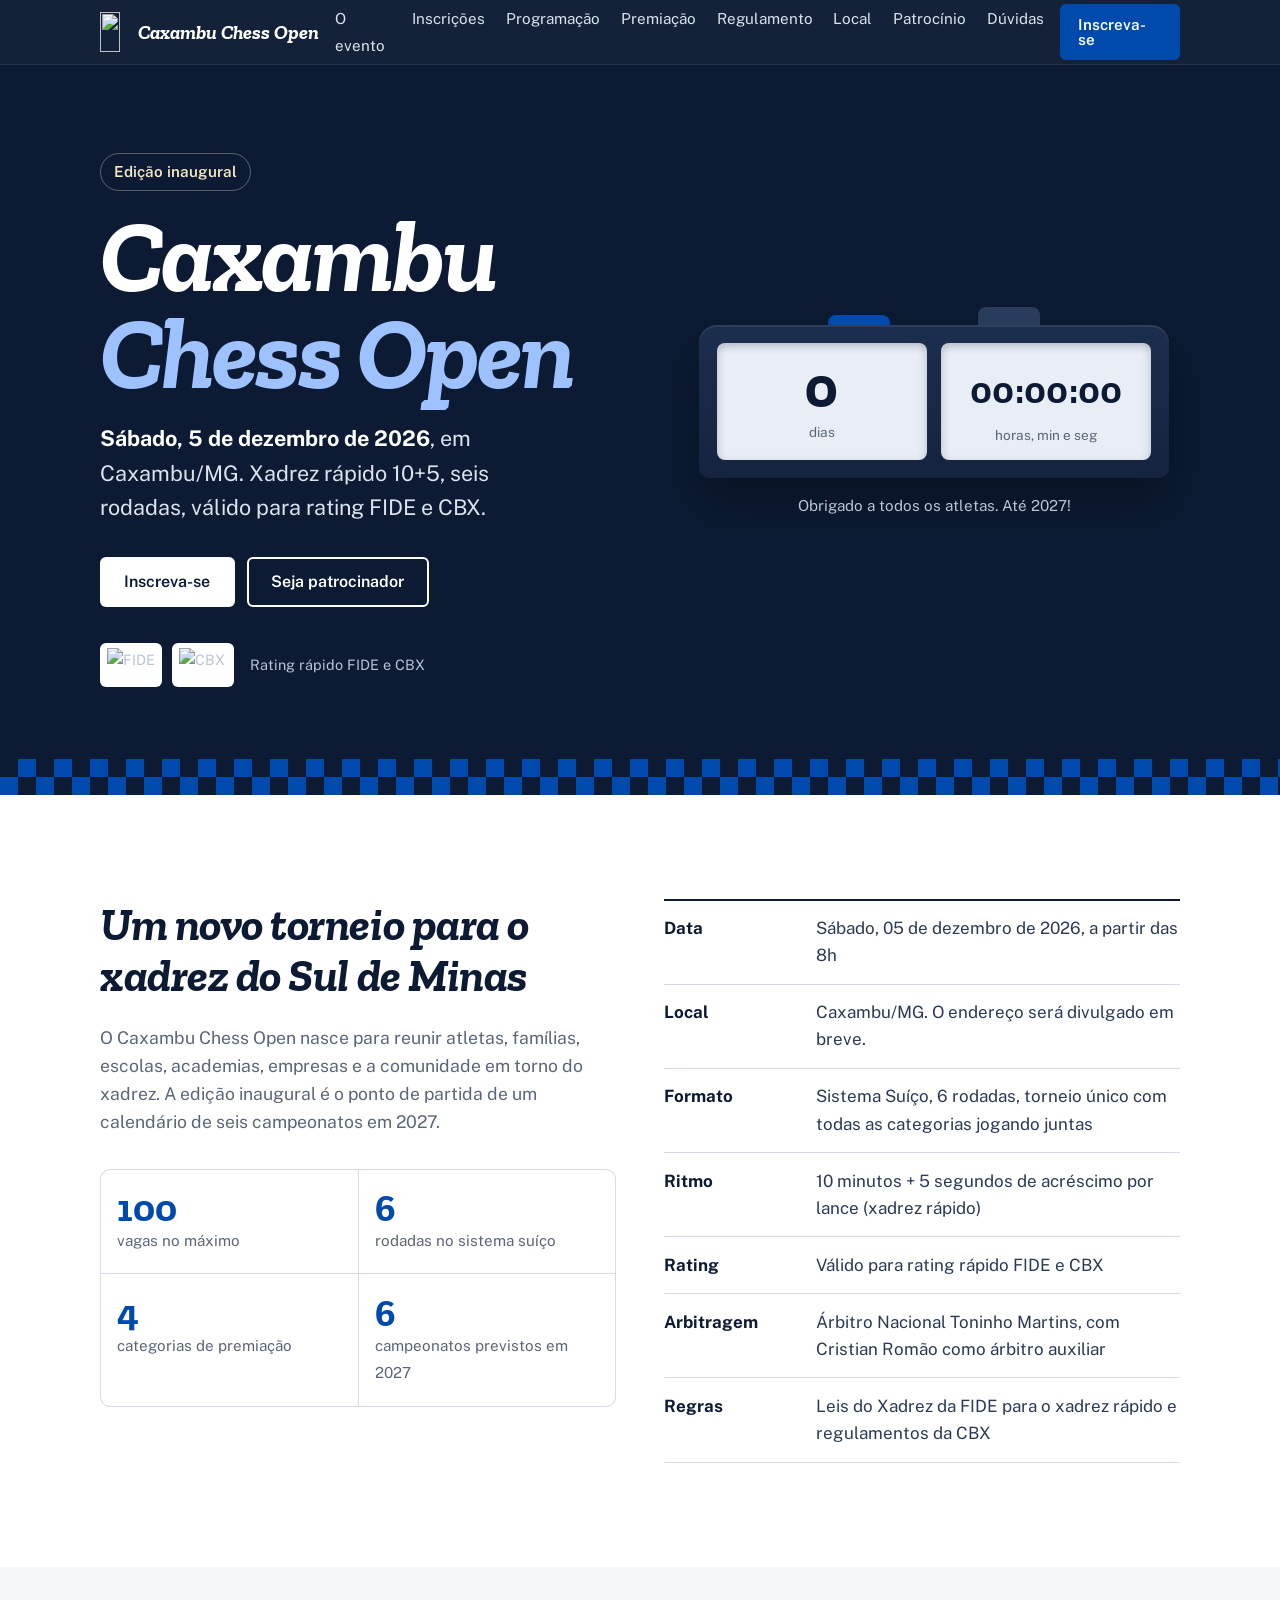
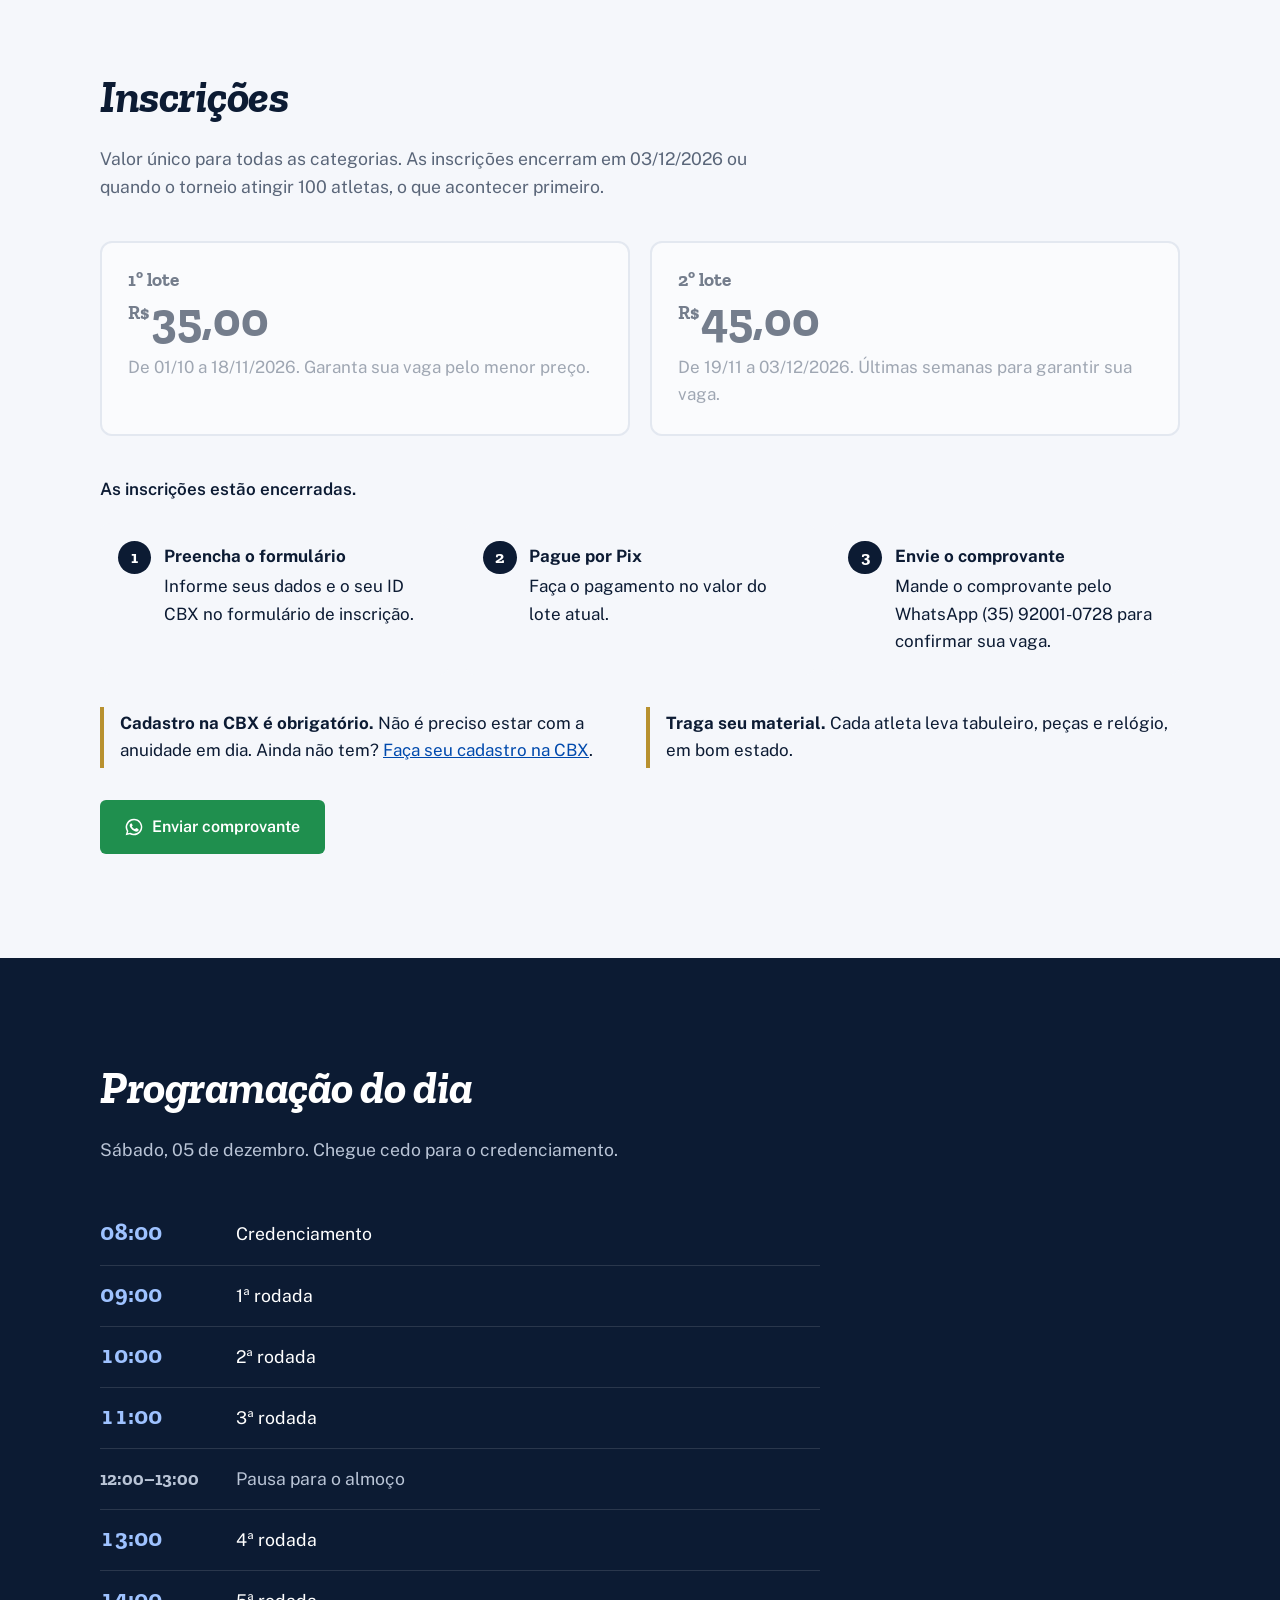
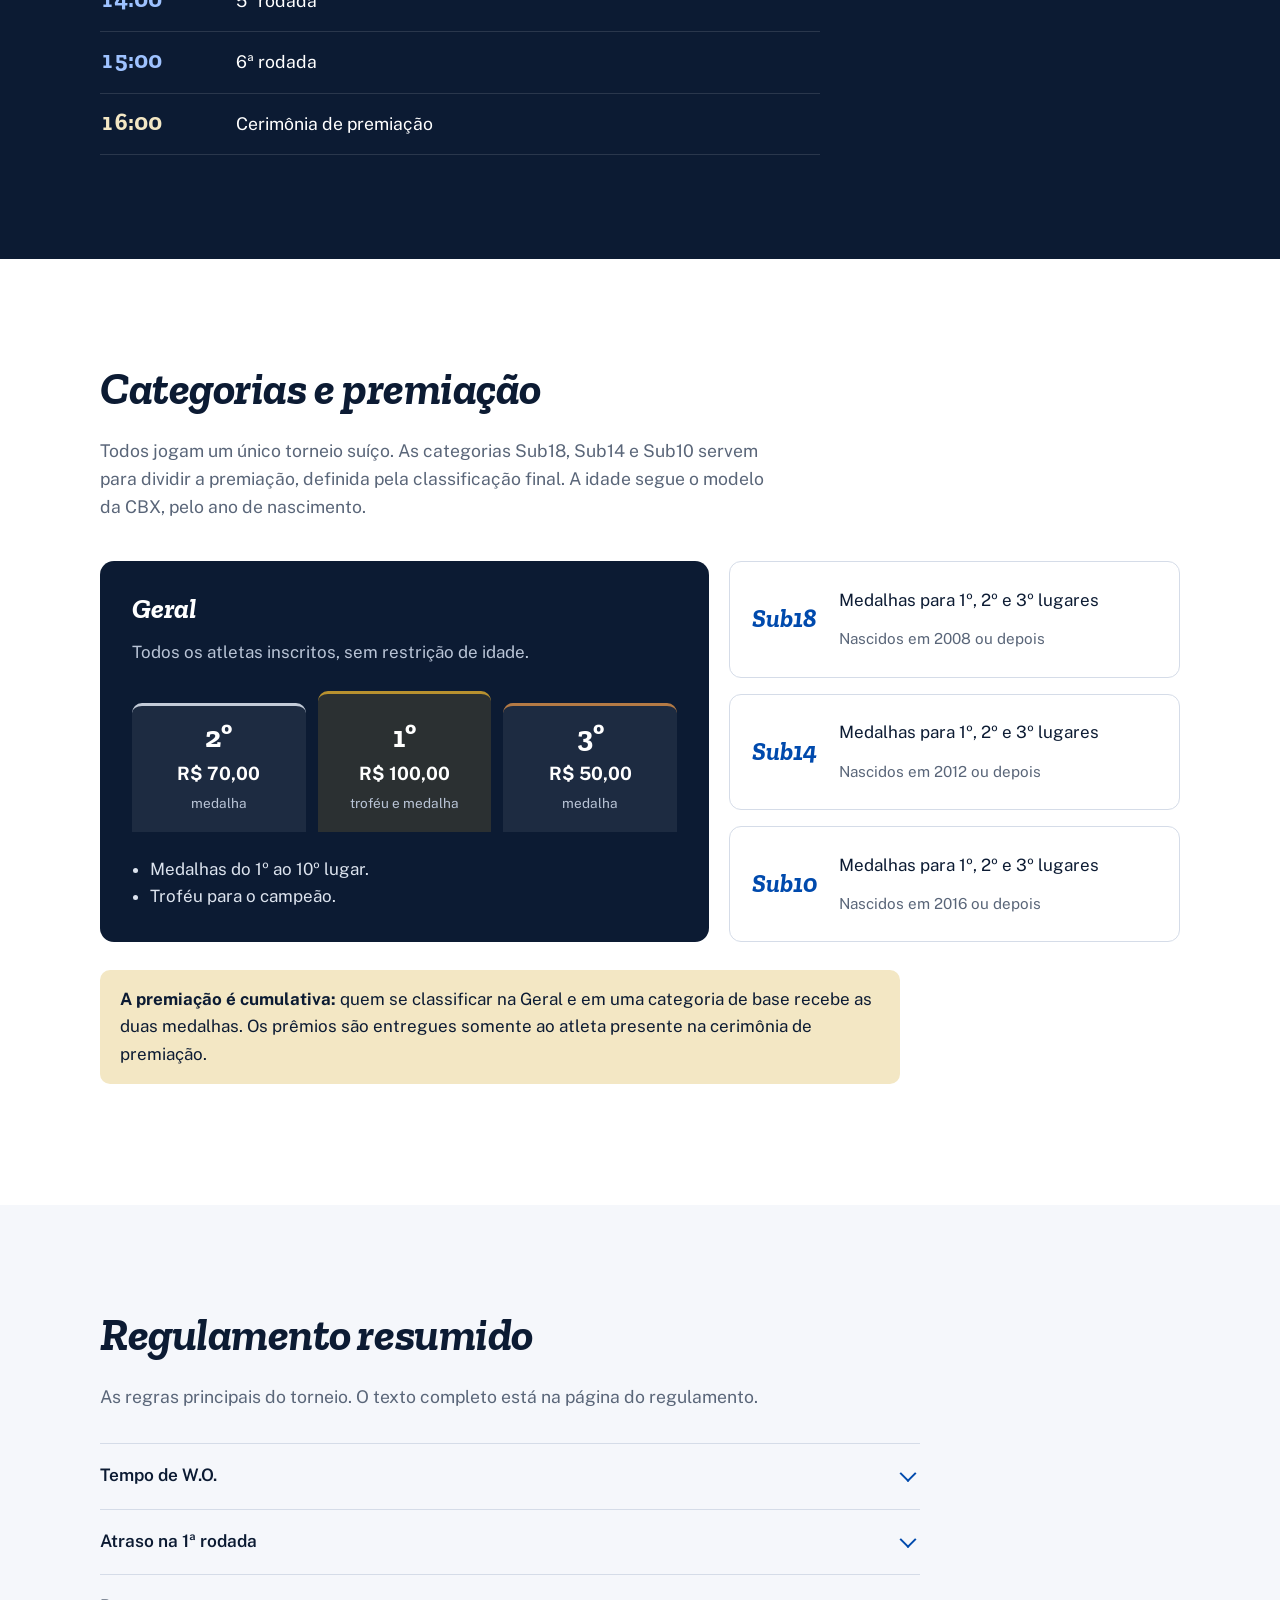
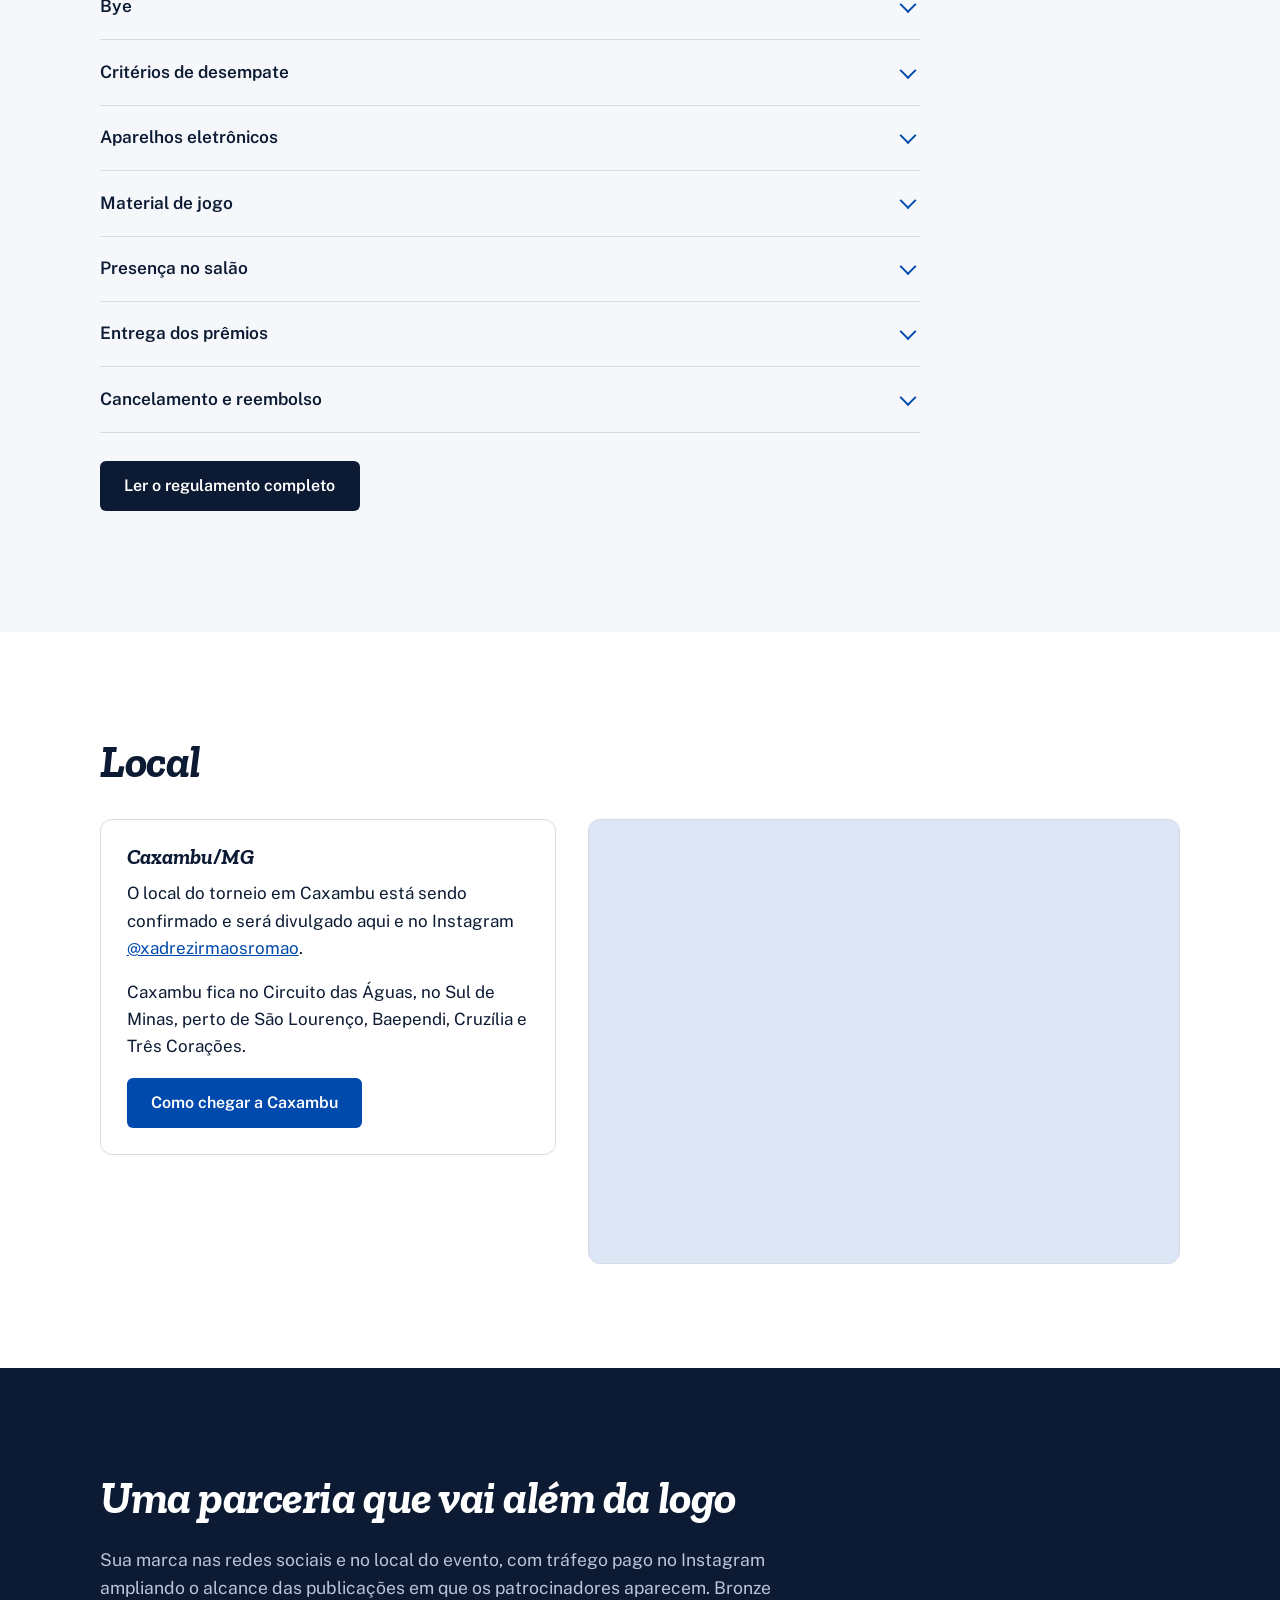
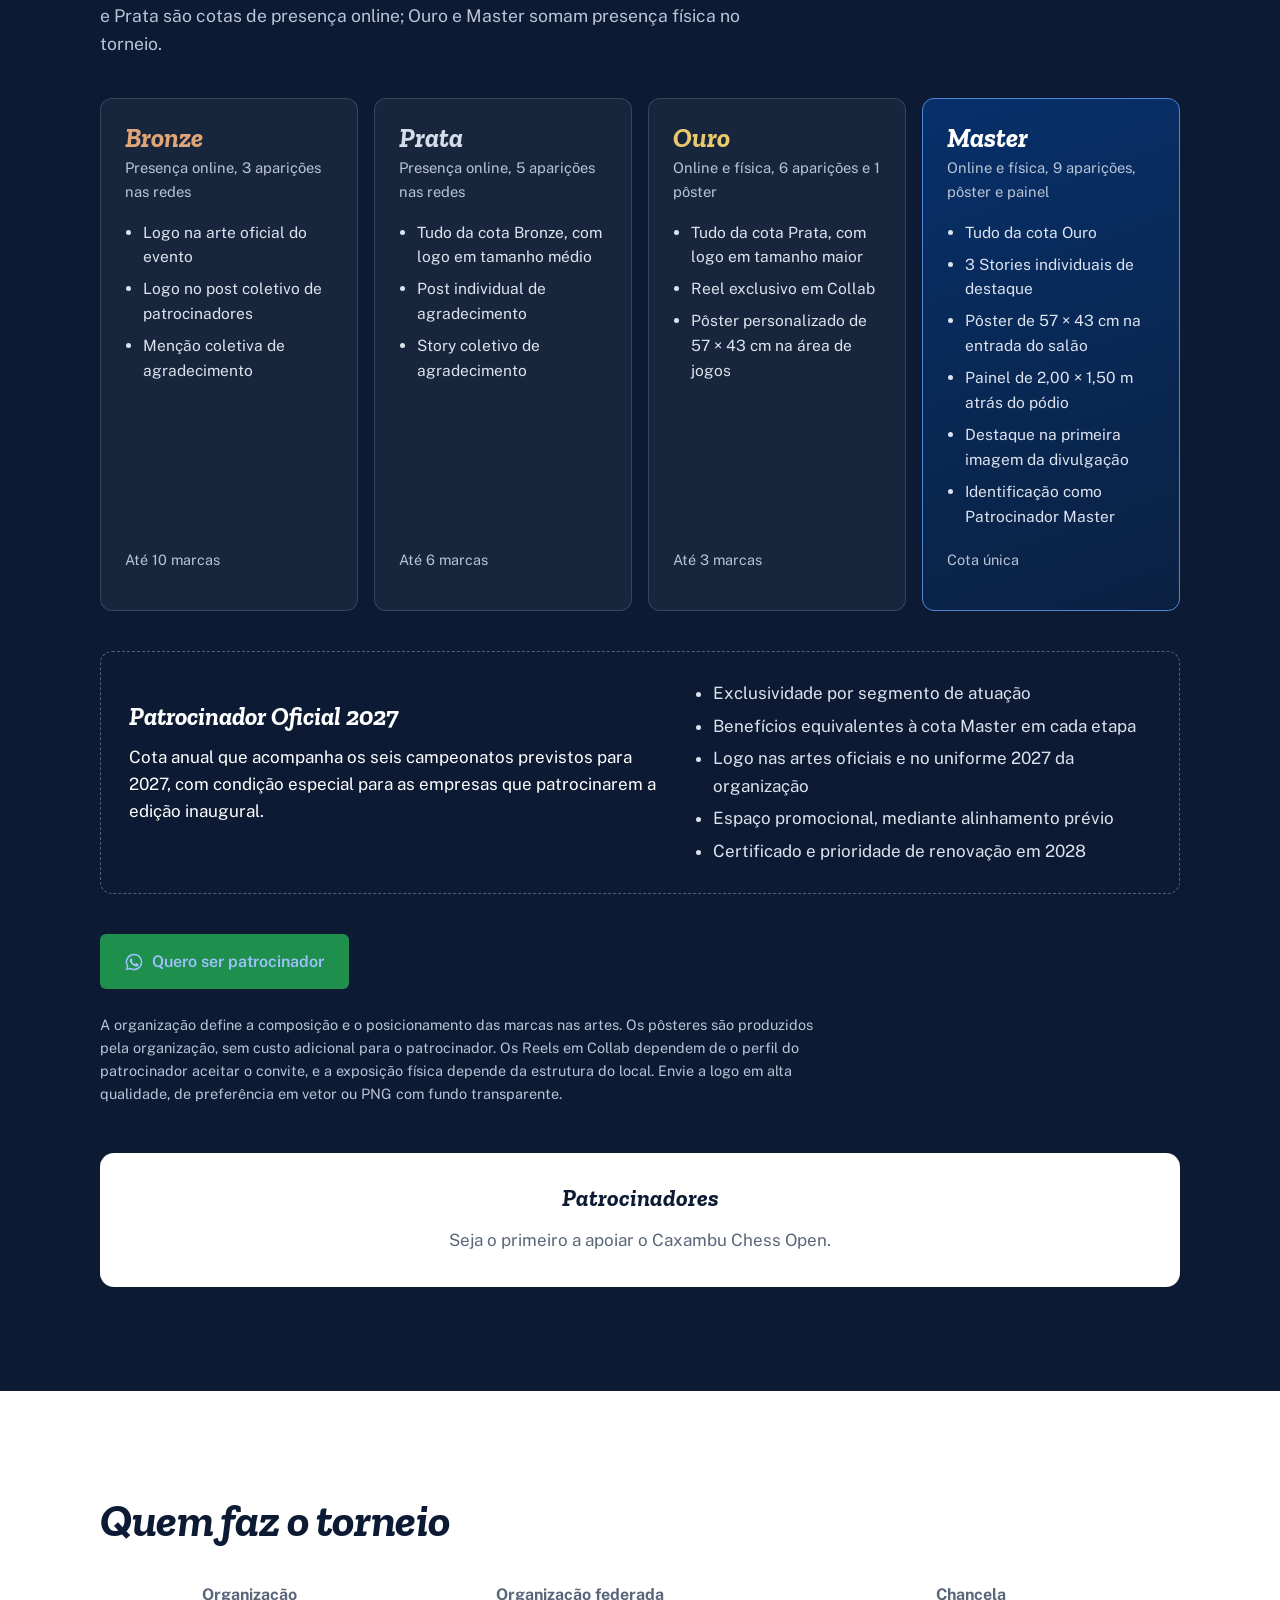
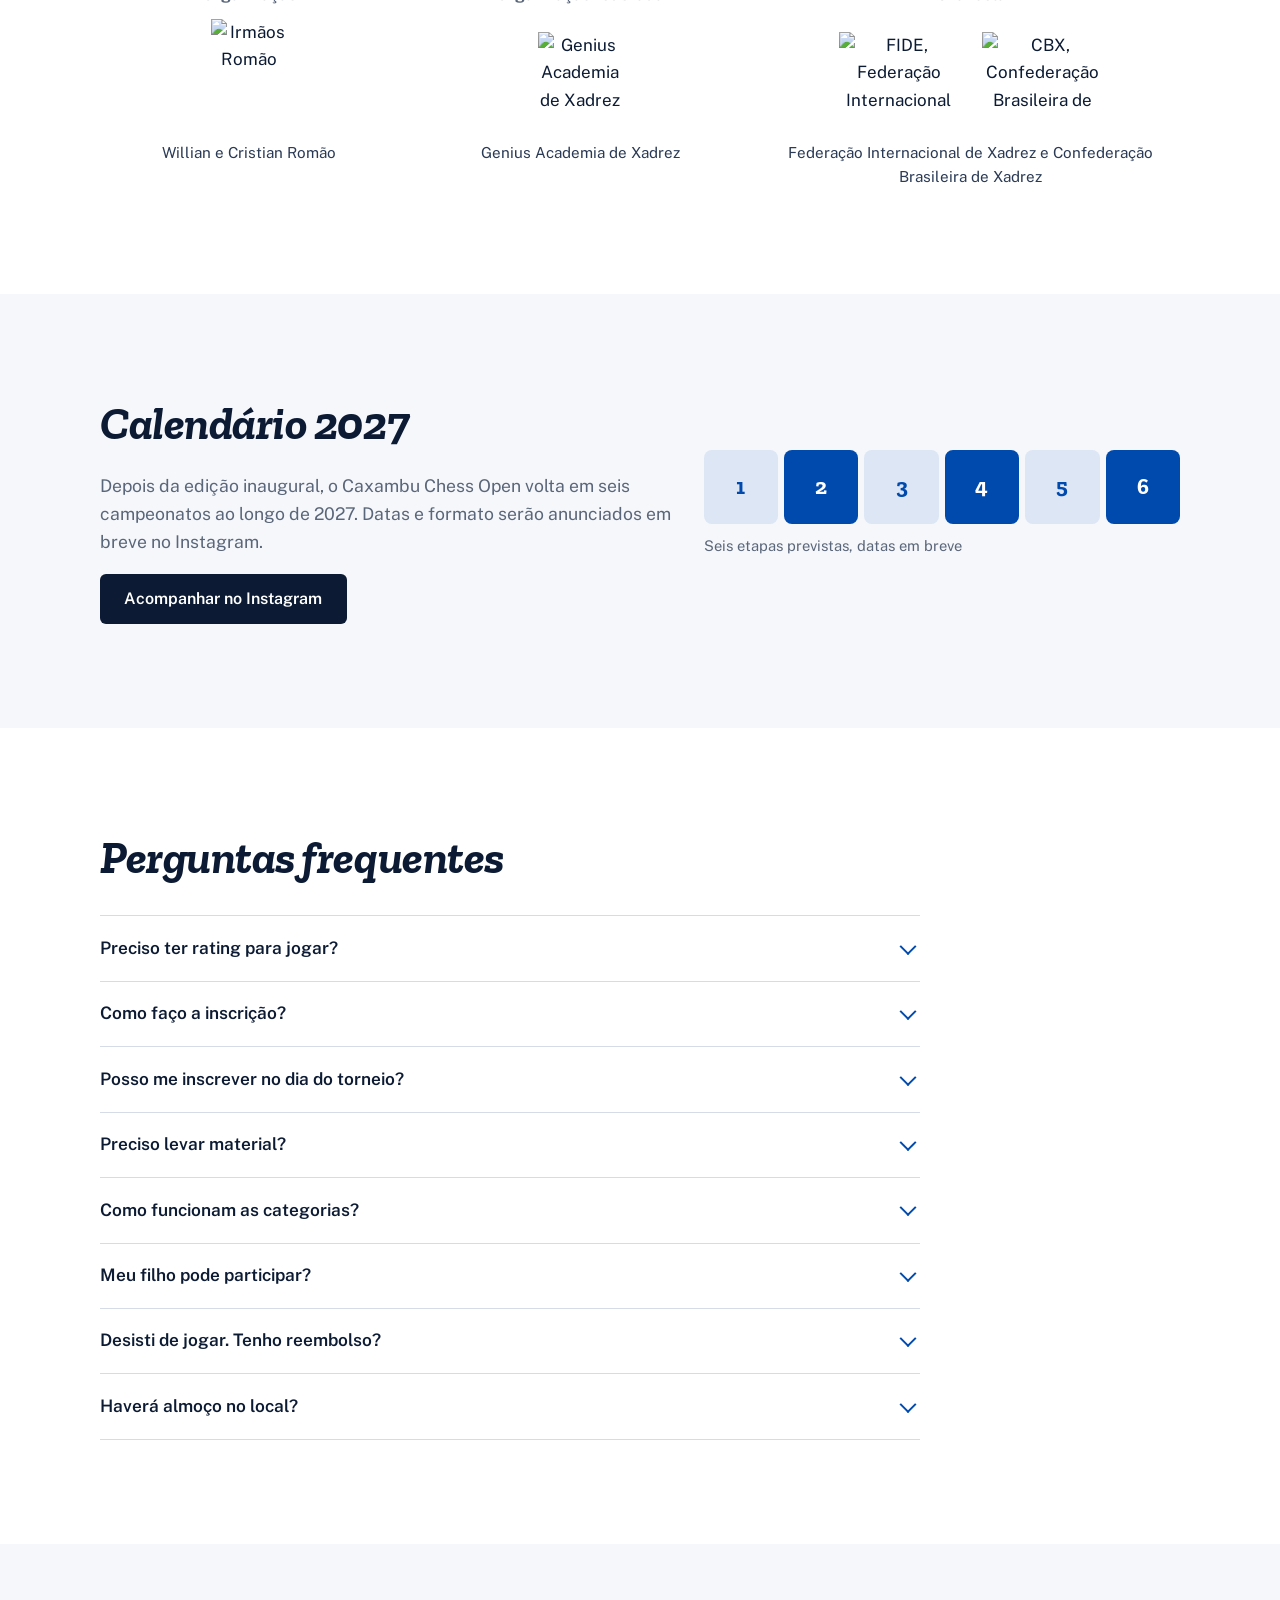
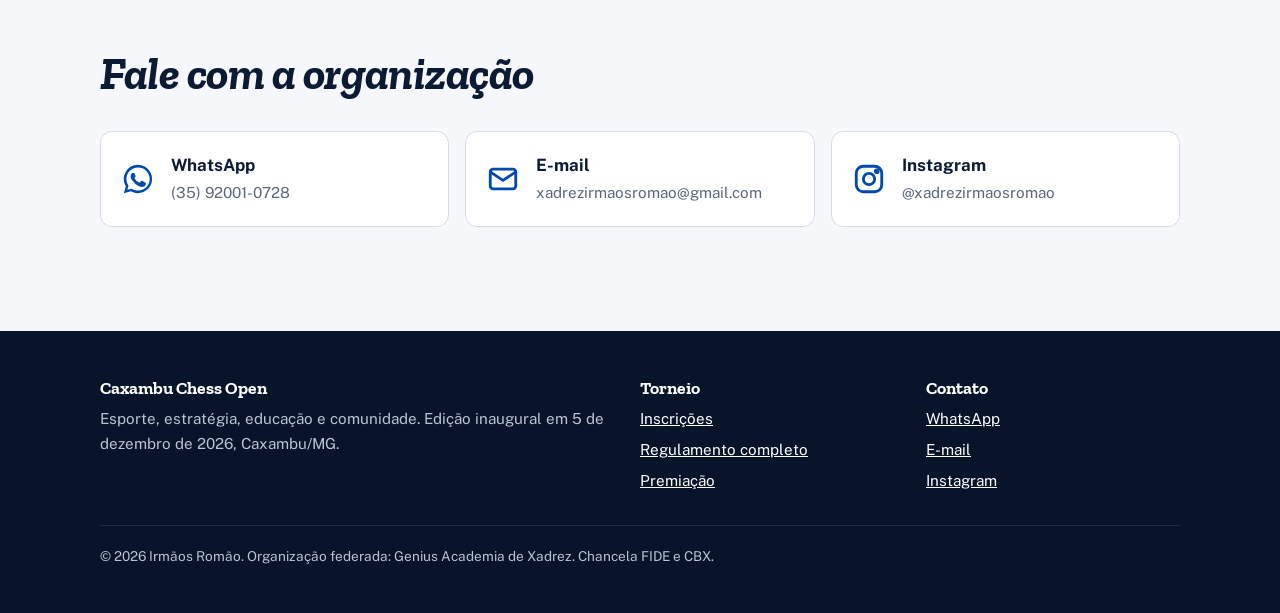
==== index.html @ ab0b58df "Add files via upload" ====
<!DOCTYPE html>
<html lang="pt-BR">
<head>
<meta charset="utf-8">
<meta name="viewport" content="width=device-width, initial-scale=1, viewport-fit=cover">
<title>Caxambu Chess Open 2026 | Torneio de xadrez rápido FIDE e CBX em Caxambu/MG</title>
<meta name="description" content="Edição inaugural do Caxambu Chess Open: sábado, 5 de dezembro de 2026, em Caxambu/MG. Torneio de xadrez rápido 10+5 válido para rating FIDE e CBX, com premiação Geral, Sub18, Sub14 e Sub10. Até 100 vagas.">
<meta name="keywords" content="xadrez, torneio de xadrez, Caxambu, Sul de Minas, rating FIDE, CBX, xadrez rápido, Caxambu Chess Open">
<meta name="theme-color" content="#0C1B33">
<!-- Depois de publicar, troque SEU-DOMINIO pelo endereço real do site (ex.: caxambuchessopen.vercel.app) -->
<link rel="canonical" href="https://SEU-DOMINIO/">
<meta property="og:type" content="website">
<meta property="og:locale" content="pt_BR">
<meta property="og:title" content="Caxambu Chess Open: edição inaugural, 5/12/2026">
<meta property="og:description" content="Torneio de xadrez rápido válido para rating FIDE e CBX em Caxambu/MG. Inscrições a partir de R$ 35,00.">
<meta property="og:image" content="https://SEU-DOMINIO/assets/og.png">
<meta property="og:image:width" content="1200">
<meta property="og:image:height" content="630">
<meta name="twitter:card" content="summary_large_image">
<link rel="icon" type="image/png" href="/assets/favicon.png">
<link rel="apple-touch-icon" href="/assets/apple-touch-icon.png">
<link rel="preconnect" href="https://fonts.googleapis.com">
<link rel="preconnect" href="https://fonts.gstatic.com" crossorigin>
<link href="https://fonts.googleapis.com/css2?family=Public+Sans:wght@400;600;700&family=Zilla+Slab:ital,wght@0,700;1,700&display=swap" rel="stylesheet">
<link rel="stylesheet" href="/styles.css">
<script type="application/ld+json">
{
  "@context":"https://schema.org",
  "@type":"SportsEvent",
  "name":"Caxambu Chess Open — Edição Inaugural",
  "startDate":"2026-12-05T08:00:00-03:00",
  "endDate":"2026-12-05T17:00:00-03:00",
  "eventStatus":"https://schema.org/EventScheduled",
  "eventAttendanceMode":"https://schema.org/OfflineEventAttendanceMode",
  "sport":"Xadrez",
  "location":{"@type":"Place","name":"Caxambu/MG","address":{"@type":"PostalAddress","addressLocality":"Caxambu","addressRegion":"MG","addressCountry":"BR"}},
  "organizer":{"@type":"Organization","name":"Irmãos Romão","url":"https://www.instagram.com/xadrezirmaosromao/"},
  "offers":{"@type":"Offer","price":"35.00","priceCurrency":"BRL","url":"https://forms.gle/YtEv5EiKAwKmfXi1A","validFrom":"2026-10-01"}
}
</script>
<style>
/* ---------- Hero ---------- */
.hero{position:relative;background:var(--tinta);color:#fff;overflow:hidden;padding:clamp(3rem,8vw,5.5rem) 0 0}
.hero .wrap{display:grid;gap:3rem;align-items:center}
@media (min-width:900px){.hero .wrap{grid-template-columns:1.1fr 1fr}}
.hero-edicao{display:inline-block;color:var(--ouro-claro);font-weight:600;margin-bottom:1rem;border:1px solid rgba(243,231,196,.35);padding:.35rem .8rem;border-radius:999px;font-size:.95rem}
.hero h1{font-size:clamp(3.1rem,11vw,6.4rem);font-style:italic;letter-spacing:-.02em;line-height:.95;margin-bottom:1.25rem}
.hero h1 .l2{display:block;color:#9EC2FF}
.hero-data{font-size:clamp(1.1rem,2.6vw,1.35rem);color:#DCE3EE;margin-bottom:2rem;max-width:34ch}
.hero-data strong{color:#fff}
.hero-acoes{display:flex;flex-wrap:wrap;gap:.75rem}
.hero-selos{display:flex;align-items:center;gap:1rem;margin-top:2.25rem;color:#B9C4D6;font-size:.9rem}
.hero-selos .selos{display:flex;gap:.6rem}
.hero-selos .selos span{background:#fff;border-radius:6px;padding:.3rem .45rem;display:block}
.hero-selos img{height:34px;width:auto}

/* Relógio de xadrez (contagem regressiva) */
.relogio{max-width:470px;width:100%;justify-self:center}
.relogio-botoes{display:flex;justify-content:space-around;padding:0 18%}
.relogio-botoes i{display:block;width:62px;height:18px;border-radius:8px 8px 0 0;background:#2A3C5C}
.relogio-botoes i:first-child{height:10px;margin-top:8px;background:var(--azul)}
.relogio-caixa{background:linear-gradient(#1C2E4E,#14233F);border-radius:18px 18px 10px 10px;padding:18px;box-shadow:inset 0 2px 0 rgba(255,255,255,.08),0 24px 50px rgba(0,0,0,.35);display:grid;grid-template-columns:1fr 1fr;gap:14px}
.visor{background:#E9EEF6;color:var(--tinta);border-radius:8px;padding:1rem .6rem .8rem;text-align:center;box-shadow:inset 0 3px 8px rgba(12,27,51,.25)}
.visor-num{font:700 clamp(2.4rem,9vw,3.6rem)/1 var(--display);font-variant-numeric:tabular-nums;letter-spacing:.01em}
.visor-num.menor{font-size:clamp(1.55rem,6vw,2.3rem);padding:.35em 0 .3em}
.visor-rotulo{font-size:.85rem;color:var(--cinza);margin-top:.35rem}
.relogio-legenda{text-align:center;color:#B9C4D6;font-size:.95rem;margin-top:1rem}
.tabuleiro-faixa{height:36px;margin-top:clamp(3rem,7vw,4.5rem);background:
  repeating-conic-gradient(var(--azul) 0 25%, transparent 0 50%) 0 0/36px 36px}

/* ---------- O evento ---------- */
.evento-grid{display:grid;gap:3rem}
@media (min-width:900px){.evento-grid{grid-template-columns:1fr 1fr}}
.numeros{display:grid;grid-template-columns:1fr 1fr;gap:1px;background:var(--linha);border:1px solid var(--linha);border-radius:10px;overflow:hidden;margin-top:2rem}
.numeros div{background:#fff;padding:1.2rem 1rem}
.numeros b{display:block;font:700 2.4rem/1 var(--display);color:var(--azul)}
.numeros span{color:var(--cinza);font-size:.95rem}
.ficha{margin:0;display:grid;gap:0;border-top:2px solid var(--tinta)}
.ficha div{display:grid;grid-template-columns:8.5rem 1fr;gap:1rem;padding:.9rem 0;border-bottom:1px solid var(--linha)}
.ficha dt{font-weight:700}
.ficha dd{margin:0;color:#2A3A55}
@media (max-width:520px){.ficha div{grid-template-columns:1fr;gap:.15rem}}

/* ---------- Inscrições ---------- */
.lotes{display:grid;gap:1.25rem;margin:2.5rem 0}
@media (min-width:760px){.lotes{grid-template-columns:1fr 1fr}}
.lote{border:2px solid var(--linha);border-radius:12px;padding:1.6rem;background:#fff;position:relative}
.lote.vigente{border-color:var(--azul);box-shadow:0 0 0 4px var(--azul-claro)}
.lote.passado{opacity:.55}
.lote-tag{position:absolute;top:-.85rem;left:1.25rem;background:var(--azul);color:#fff;font-size:.85rem;font-weight:700;padding:.2rem .7rem;border-radius:999px;display:none}
.lote.vigente .lote-tag{display:inline-block}
.lote h3{font-size:1.2rem;font-style:normal;margin-bottom:.25rem}
.lote-preco{font:700 3rem/1 var(--display);margin:.4rem 0 .6rem}
.lote-preco small{font-size:1.2rem;vertical-align:.9em;margin-right:.15rem}
.lote p{margin:0;color:var(--cinza)}
.status-inscricao{font-weight:600;margin-bottom:1.25rem}
.passos{list-style:none;padding:0;margin:0 0 2rem;display:grid;gap:1rem;counter-reset:p}
@media (min-width:760px){.passos{grid-template-columns:repeat(3,1fr)}}
.passos li{counter-increment:p;padding:1.25rem 1.25rem 1.25rem 4rem;position:relative;background:var(--papel);border-radius:10px}
.passos li::before{content:counter(p);position:absolute;left:1.1rem;top:1.1rem;width:2.1rem;height:2.1rem;border-radius:50%;background:var(--tinta);color:#fff;display:grid;place-items:center;font:700 1.1rem/1 var(--display)}
.passos b{display:block;margin-bottom:.2rem}
.avisos{display:grid;gap:.75rem;margin:0 0 2rem;padding:0;list-style:none}
@media (min-width:760px){.avisos{grid-template-columns:1fr 1fr}}
.avisos li{border-left:4px solid var(--ouro);padding:.2rem 0 .2rem 1rem}
.inscricao-acoes{display:flex;flex-wrap:wrap;gap:.75rem}
.btn-escuro{background:var(--tinta);color:#fff}
.btn-escuro:hover{background:#1C2E4E}
.btn-wpp{background:#1F8F4E;color:#fff}
.btn-wpp:hover{background:#18743F}

/* ---------- Programação ---------- */
.agenda{list-style:none;padding:0;margin:2.5rem 0 0;max-width:720px}
.agenda li{display:grid;grid-template-columns:7.5rem 1fr;gap:1rem;align-items:baseline;padding:1rem 0;border-bottom:1px solid rgba(255,255,255,.12)}
.agenda time{font:700 1.5rem/1 var(--display);font-variant-numeric:tabular-nums;color:#9EC2FF}
.agenda .pausa{color:#B9C4D6}
.agenda .pausa time{color:#B9C4D6;font-size:1.15rem}
.agenda .final time{color:var(--ouro-claro)}
.agenda span{font-size:1.1rem}

/* ---------- Premiação ---------- */
.premios{display:grid;gap:1.25rem;margin-top:2.5rem}
@media (min-width:900px){.premios{grid-template-columns:1.35fr 1fr}}
.premio-geral{background:var(--tinta);color:#fff;border-radius:14px;padding:2rem;position:relative;overflow:hidden}
.premio-geral h3{font-size:1.8rem;font-style:italic}
.premio-geral .quem{color:#B9C4D6;margin-bottom:1.5rem}
.podio{display:grid;grid-template-columns:repeat(3,1fr);gap:.75rem;align-items:end;margin-bottom:1.5rem}
.degrau{background:rgba(255,255,255,.07);border-radius:10px 10px 0 0;padding:1rem .5rem;text-align:center;border-top:3px solid var(--ouro)}
.degrau.p1{order:2;padding-top:1.8rem;background:rgba(184,145,47,.18)}
.degrau.p2{order:1;border-top-color:#C3CBD8}
.degrau.p3{order:3;border-top-color:#B47A45}
.degrau b{display:block;font:700 1.9rem/1 var(--display)}
.degrau .valor{display:block;font-weight:700;font-size:1.15rem;margin-top:.4rem;white-space:nowrap}
@media (max-width:420px){.premio-geral{padding:1.5rem 1.1rem}.podio{gap:.4rem}.degrau .valor{font-size:.95rem}}
.degrau small{color:#B9C4D6;font-size:.85rem}
.premio-geral ul{margin:0;padding-left:1.1rem;color:#DCE3EE}
.bases{display:grid;gap:1rem}
.base{background:#fff;border:1px solid var(--linha);border-radius:12px;padding:1.25rem 1.4rem;display:grid;grid-template-columns:auto 1fr;gap:.2rem 1.2rem;align-items:center}
.base h3{font-size:1.6rem;font-style:italic;margin:0;grid-row:span 2;color:var(--azul);min-width:4.2rem}
.base p{margin:0}
.base .nasc{color:var(--cinza);font-size:.95rem}
.nota{margin-top:1.75rem;padding:1rem 1.25rem;background:var(--ouro-claro);border-radius:10px;max-width:80ch}

/* ---------- Acordeões ---------- */
.acordeao{max-width:820px;margin-top:2rem;border-top:1px solid var(--linha)}
.acordeao details{border-bottom:1px solid var(--linha)}
.acordeao summary{cursor:pointer;list-style:none;padding:1.15rem 2.5rem 1.15rem 0;font-weight:600;font-size:1.08rem;position:relative}
.acordeao summary::-webkit-details-marker{display:none}
.acordeao summary::after{content:"";position:absolute;right:.4rem;top:50%;width:12px;height:12px;border-right:2px solid var(--azul);border-bottom:2px solid var(--azul);transform:translateY(-70%) rotate(45deg);transition:transform .2s}
.acordeao details[open] summary::after{transform:translateY(-30%) rotate(-135deg)}
.acordeao .resp{padding:0 0 1.25rem;color:#2A3A55;max-width:70ch}
.acordeao .resp ol{margin:0;padding-left:1.25rem}
.link-reg{margin-top:1.75rem}

/* ---------- Local ---------- */
.local-grid{display:grid;gap:2rem;margin-top:2rem}
@media (min-width:900px){.local-grid{grid-template-columns:1fr 1.3fr;align-items:start}}
.local-card{background:#fff;border:1px solid var(--linha);border-radius:12px;padding:1.6rem}
.local-card h3{font-style:italic}
.mapa{border-radius:12px;overflow:hidden;border:1px solid var(--linha);aspect-ratio:4/3;background:var(--azul-claro)}
.mapa iframe{width:100%;height:100%;border:0;display:block}

/* ---------- Patrocínio ---------- */
.cotas{display:grid;gap:1rem;margin:2.5rem 0}
@media (min-width:700px){.cotas{grid-template-columns:1fr 1fr}}
@media (min-width:1080px){.cotas{grid-template-columns:repeat(4,1fr)}}
.cota{background:rgba(255,255,255,.05);border:1px solid rgba(255,255,255,.14);border-radius:12px;padding:1.5rem;display:flex;flex-direction:column}
.cota h3{font-size:1.7rem;font-style:italic;margin-bottom:.2rem}
.cota .tipo{color:#B9C4D6;font-size:.92rem;margin-bottom:1rem}
.cota ul{margin:0;padding-left:1.1rem;display:grid;gap:.45rem;font-size:.97rem;color:#DCE3EE}
.cota .vagas{margin-top:auto;padding-top:1.25rem;font-size:.9rem;color:#B9C4D6}
.cota-bronze h3{color:#E0A677}.cota-prata h3{color:#D5DDEA}.cota-ouro h3{color:#E9C96B}
.cota-master{background:linear-gradient(160deg,rgba(0,74,173,.45),rgba(0,74,173,.12));border-color:#4F86D6}
.cota-master h3{color:#fff}
.anual{border:1px dashed rgba(255,255,255,.3);border-radius:12px;padding:1.75rem;display:grid;gap:1.25rem;margin-bottom:2.5rem}
@media (min-width:900px){.anual{grid-template-columns:1.2fr 1fr;align-items:center}}
.anual h3{font-size:1.6rem;font-style:italic}
.anual ul{margin:0;padding-left:1.1rem;color:#DCE3EE;display:grid;gap:.35rem}
.letras-miudas{font-size:.9rem;color:#B9C4D6;max-width:80ch;margin-top:1.5rem}
.painel{margin-top:3rem;background:#fff;color:var(--tinta);border-radius:14px;padding:2rem;text-align:center}
.painel h3{font-style:italic;font-size:1.5rem}
.painel-nivel{display:flex;flex-wrap:wrap;justify-content:center;gap:1rem;min-height:1px}
.painel-vazio{color:var(--cinza);margin:0}

/* ---------- Realização ---------- */
.parceiros{display:grid;gap:2rem;margin-top:2.5rem}
@media (min-width:760px){.parceiros{grid-template-columns:1fr 1fr 1.4fr}}
.parceiro{text-align:center}
.parceiro h3{font-size:1rem;font-family:var(--texto);font-weight:700;color:var(--cinza);margin-bottom:1rem}
.parceiro .logos{display:flex;justify-content:center;align-items:center;gap:1.5rem;min-height:110px}
.parceiro img{max-height:110px;width:auto}
.parceiro img.menor{max-height:84px}
.parceiro p{font-size:.95rem;margin:.75rem 0 0;color:#2A3A55}

/* ---------- Calendário ---------- */
.calendario{display:grid;gap:2rem;align-items:center}
@media (min-width:900px){.calendario{grid-template-columns:1.2fr 1fr}}
.etapas{display:grid;grid-template-columns:repeat(6,1fr);gap:6px}
.etapas span{aspect-ratio:1;border-radius:8px;display:grid;place-items:center;font:700 1.4rem/1 var(--display);background:var(--azul-claro);color:var(--azul)}
.etapas span:nth-child(even){background:var(--azul);color:#fff}
.etapas-leg{font-size:.92rem;color:var(--cinza);margin-top:.6rem}

/* ---------- Contato ---------- */
.contatos{display:grid;gap:1rem;margin-top:2rem}
@media (min-width:760px){.contatos{grid-template-columns:repeat(3,1fr)}}
.contato{display:flex;gap:1rem;align-items:center;background:#fff;border:1px solid var(--linha);border-radius:12px;padding:1.25rem;text-decoration:none;color:var(--tinta)}
.contato:hover{border-color:var(--azul)}
.contato svg{width:34px;height:34px;flex:none;color:var(--azul)}
.contato b{display:block}
.contato span{color:var(--cinza);font-size:.95rem;word-break:break-word}
</style>
</head>
<body>

<header class="topo">
  <div class="wrap">
    <a class="marca" href="#inicio" aria-label="Caxambu Chess Open, início">
      <img src="/assets/logo-irmaos-romao.png" alt="" width="28" height="40">
      <span>Caxambu Chess Open</span>
    </a>
    <button class="menu-btn" aria-expanded="false" aria-controls="menu" aria-label="Abrir menu">
      <svg viewBox="0 0 24 24" fill="none" stroke="currentColor" stroke-width="2"><path d="M4 7h16M4 12h16M4 17h16"/></svg>
    </button>
    <ul class="menu" id="menu">
      <li><a href="#evento">O evento</a></li>
      <li><a href="#inscricoes">Inscrições</a></li>
      <li><a href="#programacao">Programação</a></li>
      <li><a href="#premiacao">Premiação</a></li>
      <li><a href="#regulamento">Regulamento</a></li>
      <li><a href="#local">Local</a></li>
      <li><a href="#patrocinio">Patrocínio</a></li>
      <li><a href="#faq">Dúvidas</a></li>
    </ul>
    <!-- LINK DE INSCRIÇÃO: troque aqui e nos outros botões com class="link-inscricao" -->
    <a class="btn btn-primario link-inscricao" href="https://forms.gle/YtEv5EiKAwKmfXi1A" target="_blank" rel="noopener">Inscreva-se</a>
  </div>
</header>

<main>

<!-- HERO -->
<section class="hero" id="inicio">
  <div class="wrap">
    <div>
      <span class="hero-edicao">Edição inaugural</span>
      <h1>Caxambu <span class="l2">Chess Open</span></h1>
      <p class="hero-data"><strong>Sábado, 5 de dezembro de 2026</strong>, em Caxambu/MG. Xadrez rápido 10+5, seis rodadas, válido para rating FIDE e CBX.</p>
      <div class="hero-acoes">
        <a class="btn btn-claro link-inscricao" href="https://forms.gle/YtEv5EiKAwKmfXi1A" target="_blank" rel="noopener">Inscreva-se</a>
        <a class="btn btn-contorno" href="#patrocinio">Seja patrocinador</a>
      </div>
      <div class="hero-selos">
        <div class="selos">
          <span><img src="/assets/logo-fide.png" alt="FIDE" width="48" height="34"></span>
          <span><img src="/assets/logo-cbx.png" alt="CBX" width="48" height="34"></span>
        </div>
        Rating rápido FIDE e CBX
      </div>
    </div>

    <div class="relogio" role="timer" aria-live="off" aria-label="Contagem regressiva para o torneio">
      <div class="relogio-botoes" aria-hidden="true"><i></i><i></i></div>
      <div class="relogio-caixa">
        <div class="visor">
          <div class="visor-num" id="cd-dias">--</div>
          <div class="visor-rotulo" id="cd-dias-rot">dias</div>
        </div>
        <div class="visor">
          <div class="visor-num menor" id="cd-hms">--:--:--</div>
          <div class="visor-rotulo">horas, min e seg</div>
        </div>
      </div>
      <p class="relogio-legenda" id="cd-legenda">Até o credenciamento, às 8h de 5 de dezembro</p>
    </div>
  </div>
  <div class="tabuleiro-faixa" aria-hidden="true"></div>
</section>

<!-- O EVENTO -->
<section class="secao secao-branca" id="evento">
  <div class="wrap evento-grid">
    <div>
      <h2>Um novo torneio para o xadrez do Sul de Minas</h2>
      <p class="intro">O Caxambu Chess Open nasce para reunir atletas, famílias, escolas, academias, empresas e a comunidade em torno do xadrez. A edição inaugural é o ponto de partida de um calendário de seis campeonatos em 2027.</p>
      <div class="numeros">
        <div><b>100</b><span>vagas no máximo</span></div>
        <div><b>6</b><span>rodadas no sistema suíço</span></div>
        <div><b>4</b><span>categorias de premiação</span></div>
        <div><b>6</b><span>campeonatos previstos em 2027</span></div>
      </div>
    </div>
    <dl class="ficha">
      <div><dt>Data</dt><dd>Sábado, 05 de dezembro de 2026, a partir das 8h</dd></div>
      <div><dt>Local</dt><dd>Caxambu/MG. O endereço será divulgado em breve.</dd></div>
      <div><dt>Formato</dt><dd>Sistema Suíço, 6 rodadas, torneio único com todas as categorias jogando juntas</dd></div>
      <div><dt>Ritmo</dt><dd>10 minutos + 5 segundos de acréscimo por lance (xadrez rápido)</dd></div>
      <div><dt>Rating</dt><dd>Válido para rating rápido FIDE e CBX</dd></div>
      <div><dt>Arbitragem</dt><dd>Árbitro Nacional Toninho Martins, com Cristian Romão como árbitro auxiliar</dd></div>
      <div><dt>Regras</dt><dd>Leis do Xadrez da FIDE para o xadrez rápido e regulamentos da CBX</dd></div>
    </dl>
  </div>
</section>

<!-- INSCRIÇÕES -->
<section class="secao" id="inscricoes">
  <div class="wrap">
    <h2>Inscrições</h2>
    <p class="intro">Valor único para todas as categorias. As inscrições encerram em 03/12/2026 ou quando o torneio atingir 100 atletas, o que acontecer primeiro.</p>

    <div class="lotes">
      <article class="lote" data-inicio="2026-10-01" data-fim="2026-11-18">
        <span class="lote-tag">Lote atual</span>
        <h3>1º lote</h3>
        <div class="lote-preco"><small>R$</small>35,00</div>
        <p>De 01/10 a 18/11/2026. Garanta sua vaga pelo menor preço.</p>
      </article>
      <article class="lote" data-inicio="2026-11-19" data-fim="2026-12-03">
        <span class="lote-tag">Lote atual</span>
        <h3>2º lote</h3>
        <div class="lote-preco"><small>R$</small>45,00</div>
        <p>De 19/11 a 03/12/2026. Últimas semanas para garantir sua vaga.</p>
      </article>
    </div>

    <p class="status-inscricao" id="status-inscricao"></p>

    <ol class="passos">
      <li><b>Preencha o formulário</b>Informe seus dados e o seu ID CBX no formulário de inscrição.</li>
      <li><b>Pague por Pix</b>Faça o pagamento no valor do lote atual.</li>
      <li><b>Envie o comprovante</b>Mande o comprovante pelo WhatsApp (35) 92001-0728 para confirmar sua vaga.</li>
    </ol>

    <ul class="avisos">
      <li><b>Cadastro na CBX é obrigatório.</b> Não é preciso estar com a anuidade em dia. Ainda não tem? <a href="https://cbx.org.br/cadastro" target="_blank" rel="noopener">Faça seu cadastro na CBX</a>.</li>
      <li><b>Traga seu material.</b> Cada atleta leva tabuleiro, peças e relógio, em bom estado.</li>
    </ul>

    <div class="inscricao-acoes">
      <a class="btn btn-primario link-inscricao" href="https://forms.gle/YtEv5EiKAwKmfXi1A" target="_blank" rel="noopener">Abrir formulário de inscrição</a>
      <a class="btn btn-wpp" href="https://wa.me/5535920010728?text=Ol%C3%A1!%20Fiz%20minha%20inscri%C3%A7%C3%A3o%20no%20Caxambu%20Chess%20Open%20e%20vou%20enviar%20o%20comprovante%20do%20Pix." target="_blank" rel="noopener">
        <svg viewBox="0 0 24 24" fill="currentColor" aria-hidden="true"><path d="M12 2a10 10 0 0 0-8.6 15.1L2 22l5-1.3A10 10 0 1 0 12 2Zm0 18.2a8.2 8.2 0 0 1-4.2-1.2l-.3-.2-3 .8.8-2.9-.2-.3A8.2 8.2 0 1 1 12 20.2Zm4.5-6.1c-.2-.1-1.5-.7-1.7-.8s-.4-.1-.6.1-.7.8-.8 1-.3.2-.5.1a6.7 6.7 0 0 1-3.3-2.9c-.2-.4.2-.4.7-1.3.1-.2 0-.3 0-.4l-.8-1.8c-.2-.5-.4-.4-.6-.4h-.5a1 1 0 0 0-.7.3 3 3 0 0 0-.9 2.2 5.2 5.2 0 0 0 1.1 2.7 11.8 11.8 0 0 0 4.5 4c1.7.7 2.3.8 3.2.6a2.7 2.7 0 0 0 1.8-1.2 2.2 2.2 0 0 0 .1-1.3c0-.1-.2-.2-.4-.3Z"/></svg>
        Enviar comprovante
      </a>
    </div>
  </div>
</section>

<!-- PROGRAMAÇÃO -->
<section class="secao secao-escura" id="programacao">
  <div class="wrap">
    <h2>Programação do dia</h2>
    <p class="intro">Sábado, 05 de dezembro. Chegue cedo para o credenciamento.</p>
    <ol class="agenda">
      <li><time>08:00</time><span>Credenciamento</span></li>
      <li><time>09:00</time><span>1ª rodada</span></li>
      <li><time>10:00</time><span>2ª rodada</span></li>
      <li><time>11:00</time><span>3ª rodada</span></li>
      <li class="pausa"><time>12:00–13:00</time><span>Pausa para o almoço</span></li>
      <li><time>13:00</time><span>4ª rodada</span></li>
      <li><time>14:00</time><span>5ª rodada</span></li>
      <li><time>15:00</time><span>6ª rodada</span></li>
      <li class="final"><time>16:00</time><span>Cerimônia de premiação</span></li>
    </ol>
  </div>
</section>

<!-- PREMIAÇÃO -->
<section class="secao secao-branca" id="premiacao">
  <div class="wrap">
    <h2>Categorias e premiação</h2>
    <p class="intro">Todos jogam um único torneio suíço. As categorias Sub18, Sub14 e Sub10 servem para dividir a premiação, definida pela classificação final. A idade segue o modelo da CBX, pelo ano de nascimento.</p>

    <div class="premios">
      <article class="premio-geral">
        <h3>Geral</h3>
        <p class="quem">Todos os atletas inscritos, sem restrição de idade.</p>
        <div class="podio">
          <div class="degrau p1"><b>1º</b><span class="valor">R$ 100,00</span><small>troféu e medalha</small></div>
          <div class="degrau p2"><b>2º</b><span class="valor">R$ 70,00</span><small>medalha</small></div>
          <div class="degrau p3"><b>3º</b><span class="valor">R$ 50,00</span><small>medalha</small></div>
        </div>
        <ul><li>Medalhas do 1º ao 10º lugar.</li><li>Troféu para o campeão.</li></ul>
      </article>
      <div class="bases">
        <article class="base"><h3>Sub18</h3><p>Medalhas para 1º, 2º e 3º lugares</p><p class="nasc">Nascidos em 2008 ou depois</p></article>
        <article class="base"><h3>Sub14</h3><p>Medalhas para 1º, 2º e 3º lugares</p><p class="nasc">Nascidos em 2012 ou depois</p></article>
        <article class="base"><h3>Sub10</h3><p>Medalhas para 1º, 2º e 3º lugares</p><p class="nasc">Nascidos em 2016 ou depois</p></article>
      </div>
    </div>
    <p class="nota"><b>A premiação é cumulativa:</b> quem se classificar na Geral e em uma categoria de base recebe as duas medalhas. Os prêmios são entregues somente ao atleta presente na cerimônia de premiação.</p>
  </div>
</section>

<!-- REGULAMENTO -->
<section class="secao" id="regulamento">
  <div class="wrap">
    <h2>Regulamento resumido</h2>
    <p class="intro">As regras principais do torneio. O texto completo está na página do regulamento.</p>
    <div class="acordeao">
      <details><summary>Tempo de W.O.</summary><div class="resp">10 minutos, contados a partir do anúncio do início da rodada pela arbitragem. Depois desse prazo, o atleta ausente perde a partida por W.O.</div></details>
      <details><summary>Atraso na 1ª rodada</summary><div class="resp">Quem não comparecer à 1ª rodada, ou chegar atrasado, pode participar a partir da 2ª rodada.</div></details>
      <details><summary>Bye</summary><div class="resp">O bye vale 1 ponto, tenha sido solicitado ou não, e esteja o atleta presente ou ausente.</div></details>
      <details><summary>Critérios de desempate</summary><div class="resp"><ol><li>Confronto direto</li><li>Buchholz com corte do pior resultado</li><li>Buchholz sem corte</li><li>Maior número de vitórias</li><li>Maior número de partidas com as peças pretas</li><li>Sorteio, se o empate persistir</li></ol></div></details>
      <details><summary>Aparelhos eletrônicos</summary><div class="resp">É proibido usar ou portar celular ou qualquer aparelho eletrônico no salão de jogos. Quem descumprir perde a partida.</div></details>
      <details><summary>Material de jogo</summary><div class="resp">Cada atleta leva o próprio tabuleiro, peças e relógio, em bom estado. A organização não garante equipamento para todas as mesas.</div></details>
      <details><summary>Presença no salão</summary><div class="resp">Depois do início da rodada, só permanecem no salão os atletas que ainda estão jogando.</div></details>
      <details><summary>Entrega dos prêmios</summary><div class="resp">Os prêmios são entregues apenas ao atleta presente na cerimônia de premiação.</div></details>
      <details><summary>Cancelamento e reembolso</summary><div class="resp">O atleta que avisar a organização com pelo menos 2 dias de antecedência, até 03/12/2026, tem direito ao reembolso da inscrição.</div></details>
    </div>
    <p class="link-reg"><a class="btn btn-escuro" href="/regulamento">Ler o regulamento completo</a></p>
  </div>
</section>

<!-- LOCAL -->
<section class="secao secao-branca" id="local">
  <div class="wrap">
    <h2>Local</h2>
    <div class="local-grid">
      <div class="local-card">
        <!-- QUANDO O LOCAL FOR CONFIRMADO: troque o título e o texto abaixo pelo nome e endereço
             e ajuste o link "Como chegar" e o endereço do mapa (q=...) -->
        <h3>Caxambu/MG</h3>
        <p>O local do torneio em Caxambu está sendo confirmado e será divulgado aqui e no Instagram <a href="https://www.instagram.com/xadrezirmaosromao/" target="_blank" rel="noopener">@xadrezirmaosromao</a>.</p>
        <p>Caxambu fica no Circuito das Águas, no Sul de Minas, perto de São Lourenço, Baependi, Cruzília e Três Corações.</p>
        <a class="btn btn-primario" href="https://www.google.com/maps/search/?api=1&query=Caxambu%2C%20MG" target="_blank" rel="noopener">Como chegar a Caxambu</a>
      </div>
      <div class="mapa">
        <iframe title="Mapa de Caxambu/MG" loading="lazy" referrerpolicy="no-referrer-when-downgrade" src="https://maps.google.com/maps?q=Caxambu%2C%20MG&z=14&output=embed"></iframe>
      </div>
    </div>
  </div>
</section>

<!-- PATROCÍNIO -->
<section class="secao secao-escura" id="patrocinio">
  <div class="wrap">
    <h2>Uma parceria que vai além da logo</h2>
    <p class="intro">Sua marca nas redes sociais e no local do evento, com tráfego pago no Instagram ampliando o alcance das publicações em que os patrocinadores aparecem. Bronze e Prata são cotas de presença online; Ouro e Master somam presença física no torneio.</p>

    <div class="cotas">
      <article class="cota cota-bronze">
        <h3>Bronze</h3><p class="tipo">Presença online, 3 aparições nas redes</p>
        <ul><li>Logo na arte oficial do evento</li><li>Logo no post coletivo de patrocinadores</li><li>Menção coletiva de agradecimento</li></ul>
        <p class="vagas">Até 10 marcas</p>
      </article>
      <article class="cota cota-prata">
        <h3>Prata</h3><p class="tipo">Presença online, 5 aparições nas redes</p>
        <ul><li>Tudo da cota Bronze, com logo em tamanho médio</li><li>Post individual de agradecimento</li><li>Story coletivo de agradecimento</li></ul>
        <p class="vagas">Até 6 marcas</p>
      </article>
      <article class="cota cota-ouro">
        <h3>Ouro</h3><p class="tipo">Online e física, 6 aparições e 1 pôster</p>
        <ul><li>Tudo da cota Prata, com logo em tamanho maior</li><li>Reel exclusivo em Collab</li><li>Pôster personalizado de 57 × 43 cm na área de jogos</li></ul>
        <p class="vagas">Até 3 marcas</p>
      </article>
      <article class="cota cota-master">
        <h3>Master</h3><p class="tipo">Online e física, 9 aparições, pôster e painel</p>
        <ul><li>Tudo da cota Ouro</li><li>3 Stories individuais de destaque</li><li>Pôster de 57 × 43 cm na entrada do salão</li><li>Painel de 2,00 × 1,50 m atrás do pódio</li><li>Destaque na primeira imagem da divulgação</li><li>Identificação como Patrocinador Master</li></ul>
        <p class="vagas">Cota única</p>
      </article>
    </div>

    <div class="anual">
      <div>
        <h3>Patrocinador Oficial 2027</h3>
        <p>Cota anual que acompanha os seis campeonatos previstos para 2027, com condição especial para as empresas que patrocinarem a edição inaugural.</p>
      </div>
      <ul>
        <li>Exclusividade por segmento de atuação</li>
        <li>Benefícios equivalentes à cota Master em cada etapa</li>
        <li>Logo nas artes oficiais e no uniforme 2027 da organização</li>
        <li>Espaço promocional, mediante alinhamento prévio</li>
        <li>Certificado e prioridade de renovação em 2028</li>
      </ul>
    </div>

    <a class="btn btn-wpp" href="https://wa.me/5535920010728?text=Ol%C3%A1!%20Tenho%20interesse%20em%20patrocinar%20o%20Caxambu%20Chess%20Open.%20Pode%20me%20enviar%20a%20apresenta%C3%A7%C3%A3o%20das%20cotas%3F" target="_blank" rel="noopener">
      <svg viewBox="0 0 24 24" fill="currentColor" aria-hidden="true"><path d="M12 2a10 10 0 0 0-8.6 15.1L2 22l5-1.3A10 10 0 1 0 12 2Zm0 18.2a8.2 8.2 0 0 1-4.2-1.2l-.3-.2-3 .8.8-2.9-.2-.3A8.2 8.2 0 1 1 12 20.2Zm4.5-6.1c-.2-.1-1.5-.7-1.7-.8s-.4-.1-.6.1-.7.8-.8 1-.3.2-.5.1a6.7 6.7 0 0 1-3.3-2.9c-.2-.4.2-.4.7-1.3.1-.2 0-.3 0-.4l-.8-1.8c-.2-.5-.4-.4-.6-.4h-.5a1 1 0 0 0-.7.3 3 3 0 0 0-.9 2.2 5.2 5.2 0 0 0 1.1 2.7 11.8 11.8 0 0 0 4.5 4c1.7.7 2.3.8 3.2.6a2.7 2.7 0 0 0 1.8-1.2 2.2 2.2 0 0 0 .1-1.3c0-.1-.2-.2-.4-.3Z"/></svg>
      Quero ser patrocinador
    </a>

    <p class="letras-miudas">A organização define a composição e o posicionamento das marcas nas artes. Os pôsteres são produzidos pela organização, sem custo adicional para o patrocinador. Os Reels em Collab dependem de o perfil do patrocinador aceitar o convite, e a exposição física depende da estrutura do local. Envie a logo em alta qualidade, de preferência em vetor ou PNG com fundo transparente.</p>

    <!-- PAINEL DE PATROCINADORES: para adicionar uma marca, coloque
         <img src="/assets/patrocinadores/nome.png" alt="Nome da empresa" height="80">
         dentro do nível certo e apague o parágrafo "painel-vazio". -->
    <div class="painel">
      <h3>Patrocinadores</h3>
      <div class="painel-nivel" data-nivel="master"></div>
      <div class="painel-nivel" data-nivel="ouro"></div>
      <div class="painel-nivel" data-nivel="prata"></div>
      <div class="painel-nivel" data-nivel="bronze"></div>
      <p class="painel-vazio">Seja o primeiro a apoiar o Caxambu Chess Open.</p>
    </div>
  </div>
</section>

<!-- REALIZAÇÃO -->
<section class="secao secao-branca" id="realizacao">
  <div class="wrap">
    <h2>Quem faz o torneio</h2>
    <div class="parceiros">
      <div class="parceiro">
        <h3>Organização</h3>
        <div class="logos"><img src="/assets/logo-irmaos-romao.png" alt="Irmãos Romão" width="76" height="110"></div>
        <p>Willian e Cristian Romão</p>
      </div>
      <div class="parceiro">
        <h3>Organização federada</h3>
        <div class="logos"><img class="menor" src="/assets/logo-genius.png" alt="Genius Academia de Xadrez" width="84" height="84"></div>
        <p>Genius Academia de Xadrez</p>
      </div>
      <div class="parceiro">
        <h3>Chancela</h3>
        <div class="logos">
          <img class="menor" src="/assets/logo-fide.png" alt="FIDE, Federação Internacional de Xadrez" width="119" height="84">
          <img class="menor" src="/assets/logo-cbx.png" alt="CBX, Confederação Brasileira de Xadrez" width="120" height="84">
        </div>
        <p>Federação Internacional de Xadrez e Confederação Brasileira de Xadrez</p>
      </div>
    </div>
  </div>
</section>

<!-- CALENDÁRIO 2027 -->
<section class="secao" id="calendario">
  <div class="wrap calendario">
    <div>
      <h2>Calendário 2027</h2>
      <p class="intro">Depois da edição inaugural, o Caxambu Chess Open volta em seis campeonatos ao longo de 2027. Datas e formato serão anunciados em breve no Instagram.</p>
      <a class="btn btn-escuro" href="https://www.instagram.com/xadrezirmaosromao/" target="_blank" rel="noopener">Acompanhar no Instagram</a>
    </div>
    <div>
      <div class="etapas" aria-hidden="true"><span>1</span><span>2</span><span>3</span><span>4</span><span>5</span><span>6</span></div>
      <p class="etapas-leg">Seis etapas previstas, datas em breve</p>
    </div>
  </div>
</section>

<!-- FAQ -->
<section class="secao secao-branca" id="faq">
  <div class="wrap">
    <h2>Perguntas frequentes</h2>
    <div class="acordeao">
      <details><summary>Preciso ter rating para jogar?</summary><div class="resp">Não. Basta ter cadastro na CBX, sem precisar estar com a anuidade em dia. Se ainda não tem, <a href="https://cbx.org.br/cadastro" target="_blank" rel="noopener">faça o cadastro na CBX</a> antes de se inscrever.</div></details>
      <details><summary>Como faço a inscrição?</summary><div class="resp">Preencha o <a class="link-inscricao" href="https://forms.gle/YtEv5EiKAwKmfXi1A" target="_blank" rel="noopener">formulário de inscrição</a>, pague por Pix o valor do lote atual e envie o comprovante pelo WhatsApp (35) 92001-0728. A vaga é confirmada pelo WhatsApp.</div></details>
      <details><summary>Posso me inscrever no dia do torneio?</summary><div class="resp">Não. As inscrições encerram em 03/12/2026 ou quando o torneio atingir 100 atletas.</div></details>
      <details><summary>Preciso levar material?</summary><div class="resp">Sim. Cada atleta leva tabuleiro, peças e relógio, em bom estado.</div></details>
      <details><summary>Como funcionam as categorias?</summary><div class="resp">Todos jogam o mesmo torneio. Ao final, a classificação define os premiados da Geral e das categorias Sub18, Sub14 e Sub10, pelo ano de nascimento. <a href="#premiacao">Veja a premiação</a>.</div></details>
      <details><summary>Meu filho pode participar?</summary><div class="resp">Sim. O torneio é aberto a todas as idades, com premiação específica para Sub10, Sub14 e Sub18.</div></details>
      <details><summary>Desisti de jogar. Tenho reembolso?</summary><div class="resp">Sim, se avisar a organização pelo WhatsApp com pelo menos 2 dias de antecedência, até 03/12/2026.</div></details>
      <details><summary>Haverá almoço no local?</summary><div class="resp">Há uma pausa das 12:00 às 13:00 para o almoço. Informações sobre alimentação serão divulgadas no Instagram.</div></details>
    </div>
  </div>
</section>

<!-- CONTATO -->
<section class="secao" id="contato">
  <div class="wrap">
    <h2>Fale com a organização</h2>
    <div class="contatos">
      <a class="contato" href="https://wa.me/5535920010728" target="_blank" rel="noopener">
        <svg viewBox="0 0 24 24" fill="currentColor" aria-hidden="true"><path d="M12 2a10 10 0 0 0-8.6 15.1L2 22l5-1.3A10 10 0 1 0 12 2Zm0 18.2a8.2 8.2 0 0 1-4.2-1.2l-.3-.2-3 .8.8-2.9-.2-.3A8.2 8.2 0 1 1 12 20.2Zm4.5-6.1c-.2-.1-1.5-.7-1.7-.8s-.4-.1-.6.1-.7.8-.8 1-.3.2-.5.1a6.7 6.7 0 0 1-3.3-2.9c-.2-.4.2-.4.7-1.3.1-.2 0-.3 0-.4l-.8-1.8c-.2-.5-.4-.4-.6-.4h-.5a1 1 0 0 0-.7.3 3 3 0 0 0-.9 2.2 5.2 5.2 0 0 0 1.1 2.7 11.8 11.8 0 0 0 4.5 4c1.7.7 2.3.8 3.2.6a2.7 2.7 0 0 0 1.8-1.2 2.2 2.2 0 0 0 .1-1.3c0-.1-.2-.2-.4-.3Z"/></svg>
        <div><b>WhatsApp</b><span>(35) 92001-0728</span></div>
      </a>
      <a class="contato" href="mailto:xadrezirmaosromao@gmail.com">
        <svg viewBox="0 0 24 24" fill="none" stroke="currentColor" stroke-width="2" aria-hidden="true"><rect x="3" y="5" width="18" height="14" rx="2"/><path d="m3 7 9 6 9-6"/></svg>
        <div><b>E-mail</b><span>xadrezirmaosromao@gmail.com</span></div>
      </a>
      <a class="contato" href="https://www.instagram.com/xadrezirmaosromao/" target="_blank" rel="noopener">
        <svg viewBox="0 0 24 24" fill="none" stroke="currentColor" stroke-width="2" aria-hidden="true"><rect x="3" y="3" width="18" height="18" rx="5"/><circle cx="12" cy="12" r="4"/><circle cx="17.5" cy="6.5" r="1" fill="currentColor"/></svg>
        <div><b>Instagram</b><span>@xadrezirmaosromao</span></div>
      </a>
    </div>
  </div>
</section>

</main>

<footer class="rodape">
  <div class="wrap">
    <div>
      <h3>Caxambu Chess Open</h3>
      <p>Esporte, estratégia, educação e comunidade. Edição inaugural em 5 de dezembro de 2026, Caxambu/MG.</p>
    </div>
    <div>
      <h3>Torneio</h3>
      <ul><li><a href="#inscricoes">Inscrições</a></li><li><a href="/regulamento">Regulamento completo</a></li><li><a href="#premiacao">Premiação</a></li></ul>
    </div>
    <div>
      <h3>Contato</h3>
      <ul><li><a href="https://wa.me/5535920010728" target="_blank" rel="noopener">WhatsApp</a></li><li><a href="mailto:xadrezirmaosromao@gmail.com">E-mail</a></li><li><a href="https://www.instagram.com/xadrezirmaosromao/" target="_blank" rel="noopener">Instagram</a></li></ul>
    </div>
    <p class="legal">© 2026 Irmãos Romão. Organização federada: Genius Academia de Xadrez. Chancela FIDE e CBX.</p>
  </div>
</footer>

<script>
(function(){
  // Menu no celular
  var btn=document.querySelector('.menu-btn'), menu=document.getElementById('menu');
  btn.addEventListener('click',function(){
    var aberto=menu.classList.toggle('aberto');
    btn.setAttribute('aria-expanded',aberto);
    btn.setAttribute('aria-label',aberto?'Fechar menu':'Abrir menu');
  });
  menu.addEventListener('click',function(e){ if(e.target.tagName==='A'){menu.classList.remove('aberto');btn.setAttribute('aria-expanded','false');} });

  // Datas no horário de Brasília (UTC-3)
  function dataBR(iso,fimDoDia){ return new Date(iso+(fimDoDia?'T23:59:59':'T00:00:00')+'-03:00'); }
  var INICIO_TORNEIO=new Date('2026-12-05T08:00:00-03:00');
  var FIM_TORNEIO=new Date('2026-12-05T18:00:00-03:00');

  // Contagem regressiva
  var elD=document.getElementById('cd-dias'), elDr=document.getElementById('cd-dias-rot'),
      elH=document.getElementById('cd-hms'), elL=document.getElementById('cd-legenda');
  function dois(n){return (n<10?'0':'')+n;}
  function tique(){
    var agora=new Date(), ms=INICIO_TORNEIO-agora;
    if(ms<=0){
      elD.textContent='0'; elH.textContent='00:00:00';
      elL.textContent= agora<FIM_TORNEIO ? 'É hoje! Bom torneio a todos.' : 'Obrigado a todos os atletas. Até 2027!';
      return false;
    }
    var s=Math.floor(ms/1000), d=Math.floor(s/86400); s%=86400;
    var h=Math.floor(s/3600); s%=3600; var m=Math.floor(s/60); s%=60;
    elD.textContent=d; elDr.textContent= d===1?'dia':'dias';
    elH.textContent=dois(h)+':'+dois(m)+':'+dois(s);
    return true;
  }
  if(tique()){ var t=setInterval(function(){ if(!tique()) clearInterval(t); },1000); }

  // Lote atual
  var agora=new Date(), status=document.getElementById('status-inscricao'), algumVigente=false;
  document.querySelectorAll('.lote').forEach(function(l){
    var ini=dataBR(l.dataset.inicio), fim=dataBR(l.dataset.fim,true);
    if(agora>=ini && agora<=fim){ l.classList.add('vigente'); algumVigente=true; }
    else if(agora>fim){ l.classList.add('passado'); }
  });
  if(agora<dataBR('2026-10-01')) status.textContent='As inscrições abrem em 01/10/2026, no 1º lote.';
  else if(algumVigente) status.textContent='Inscrições abertas. Vagas limitadas a 100 atletas.';
  else {
    status.textContent='As inscrições estão encerradas.';
    document.querySelectorAll('.inscricao-acoes .link-inscricao').forEach(function(a){a.style.display='none';});
  }
})();
</script>
</body>
</html>
---- styles.css ----
/* Caxambu Chess Open — estilos compartilhados */
:root{
  --tinta:#0C1B33;      /* azul-noite, texto e fundos escuros */
  --azul:#004AAD;       /* azul do peão Irmãos Romão */
  --azul-claro:#DCE6F5; /* casa clara do tabuleiro */
  --papel:#F5F7FB;      /* fundo da página */
  --branco:#FFFFFF;
  --ouro:#B8912F;       /* premiação */
  --ouro-claro:#F3E7C4;
  --cinza:#5A6679;
  --linha:#D5DCE8;
  --display:"Zilla Slab", Rockwell, "Roboto Slab", Georgia, serif;
  --texto:"Public Sans", "Segoe UI", Roboto, Helvetica, Arial, sans-serif;
  --largura:1120px;
}
*,*::before,*::after{box-sizing:border-box}
html{scroll-behavior:smooth;scroll-padding-top:76px}
@media (prefers-reduced-motion:reduce){html{scroll-behavior:auto}*{animation:none!important;transition:none!important}}
body{margin:0;font-family:var(--texto);font-size:1.0625rem;line-height:1.6;color:var(--tinta);background:var(--papel);-webkit-font-smoothing:antialiased}
img{max-width:100%;height:auto;display:block}
a{color:var(--azul)}
a:focus-visible,button:focus-visible,summary:focus-visible{outline:3px solid var(--ouro);outline-offset:3px;border-radius:4px}
h1,h2,h3{font-family:var(--display);font-weight:700;line-height:1.1;margin:0 0 .5em}
h2{font-size:clamp(2rem,5vw,2.9rem);font-style:italic;letter-spacing:-.01em}
h3{font-size:1.35rem}
p{margin:0 0 1em}
.wrap{max-width:var(--largura);margin:0 auto;padding:0 1.25rem}
.sr{position:absolute;width:1px;height:1px;overflow:hidden;clip:rect(0 0 0 0);white-space:nowrap}
.intro{max-width:62ch;color:var(--cinza);font-size:1.1rem}

/* Botões */
.btn{display:inline-flex;align-items:center;justify-content:center;gap:.5rem;font:600 1rem/1 var(--texto);text-decoration:none;padding:.95rem 1.4rem;border-radius:6px;border:2px solid transparent;cursor:pointer;min-height:48px}
.btn-primario{background:var(--azul);color:#fff}
.btn-primario:hover{background:#003A88}
.btn-claro{background:#fff;color:var(--tinta)}
.btn-claro:hover{background:var(--azul-claro)}
.btn-contorno{border-color:currentColor;color:inherit;background:transparent}
.btn-contorno:hover{background:rgba(255,255,255,.08)}
.btn svg{width:20px;height:20px;flex:none}

/* Cabeçalho fixo */
.topo{position:sticky;top:0;z-index:50;background:rgba(12,27,51,.97);color:#fff;border-bottom:1px solid rgba(255,255,255,.08)}
.topo .wrap{display:flex;align-items:center;gap:1rem;height:64px}
.marca{display:flex;align-items:center;gap:.6rem;color:#fff;text-decoration:none;font:700 italic 1.25rem/1 var(--display);white-space:nowrap}
.marca img{height:40px;width:auto}
.menu{display:flex;gap:1.3rem;margin-left:auto;list-style:none;padding:0;margin-top:0;margin-bottom:0}
.menu a{color:#DCE3EE;text-decoration:none;font-size:.95rem}
.menu a:hover{color:#fff}
.topo .btn{padding:.7rem 1rem;min-height:42px;font-size:.95rem}
.menu-btn{display:none;background:none;border:0;color:#fff;padding:.5rem;margin-left:auto;cursor:pointer}
.menu-btn svg{width:28px;height:28px}
@media (max-width:960px){
  .menu-btn{display:block}
  .menu{display:none;position:absolute;top:64px;left:0;right:0;flex-direction:column;gap:0;background:var(--tinta);padding:.5rem 1.25rem 1rem;margin:0;border-bottom:1px solid rgba(255,255,255,.1)}
  .menu.aberto{display:flex}
  .menu a{display:block;padding:.8rem 0;border-bottom:1px solid rgba(255,255,255,.08);font-size:1.05rem}
  .topo .btn{margin-left:.25rem}
}
@media (max-width:420px){.marca span{display:none}}

/* Seções */
.secao{padding:clamp(4rem,9vw,6.5rem) 0}
.secao-branca{background:var(--branco)}
.secao-escura{background:var(--tinta);color:#fff}
.secao-escura .intro{color:#B9C4D6}
.secao-escura a{color:#9EC2FF}

/* Rodapé */
.rodape{background:#08142A;color:#B9C4D6;padding:3rem 0 2rem;font-size:.95rem}
.rodape a{color:#fff}
.rodape .wrap{display:grid;gap:2rem}
@media (min-width:760px){.rodape .wrap{grid-template-columns:2fr 1fr 1fr}}
.rodape h3{color:#fff;font-size:1.1rem}
.rodape ul{list-style:none;padding:0;margin:0;display:grid;gap:.4rem}
.rodape .legal{grid-column:1/-1;border-top:1px solid rgba(255,255,255,.1);padding-top:1.25rem;font-size:.85rem}
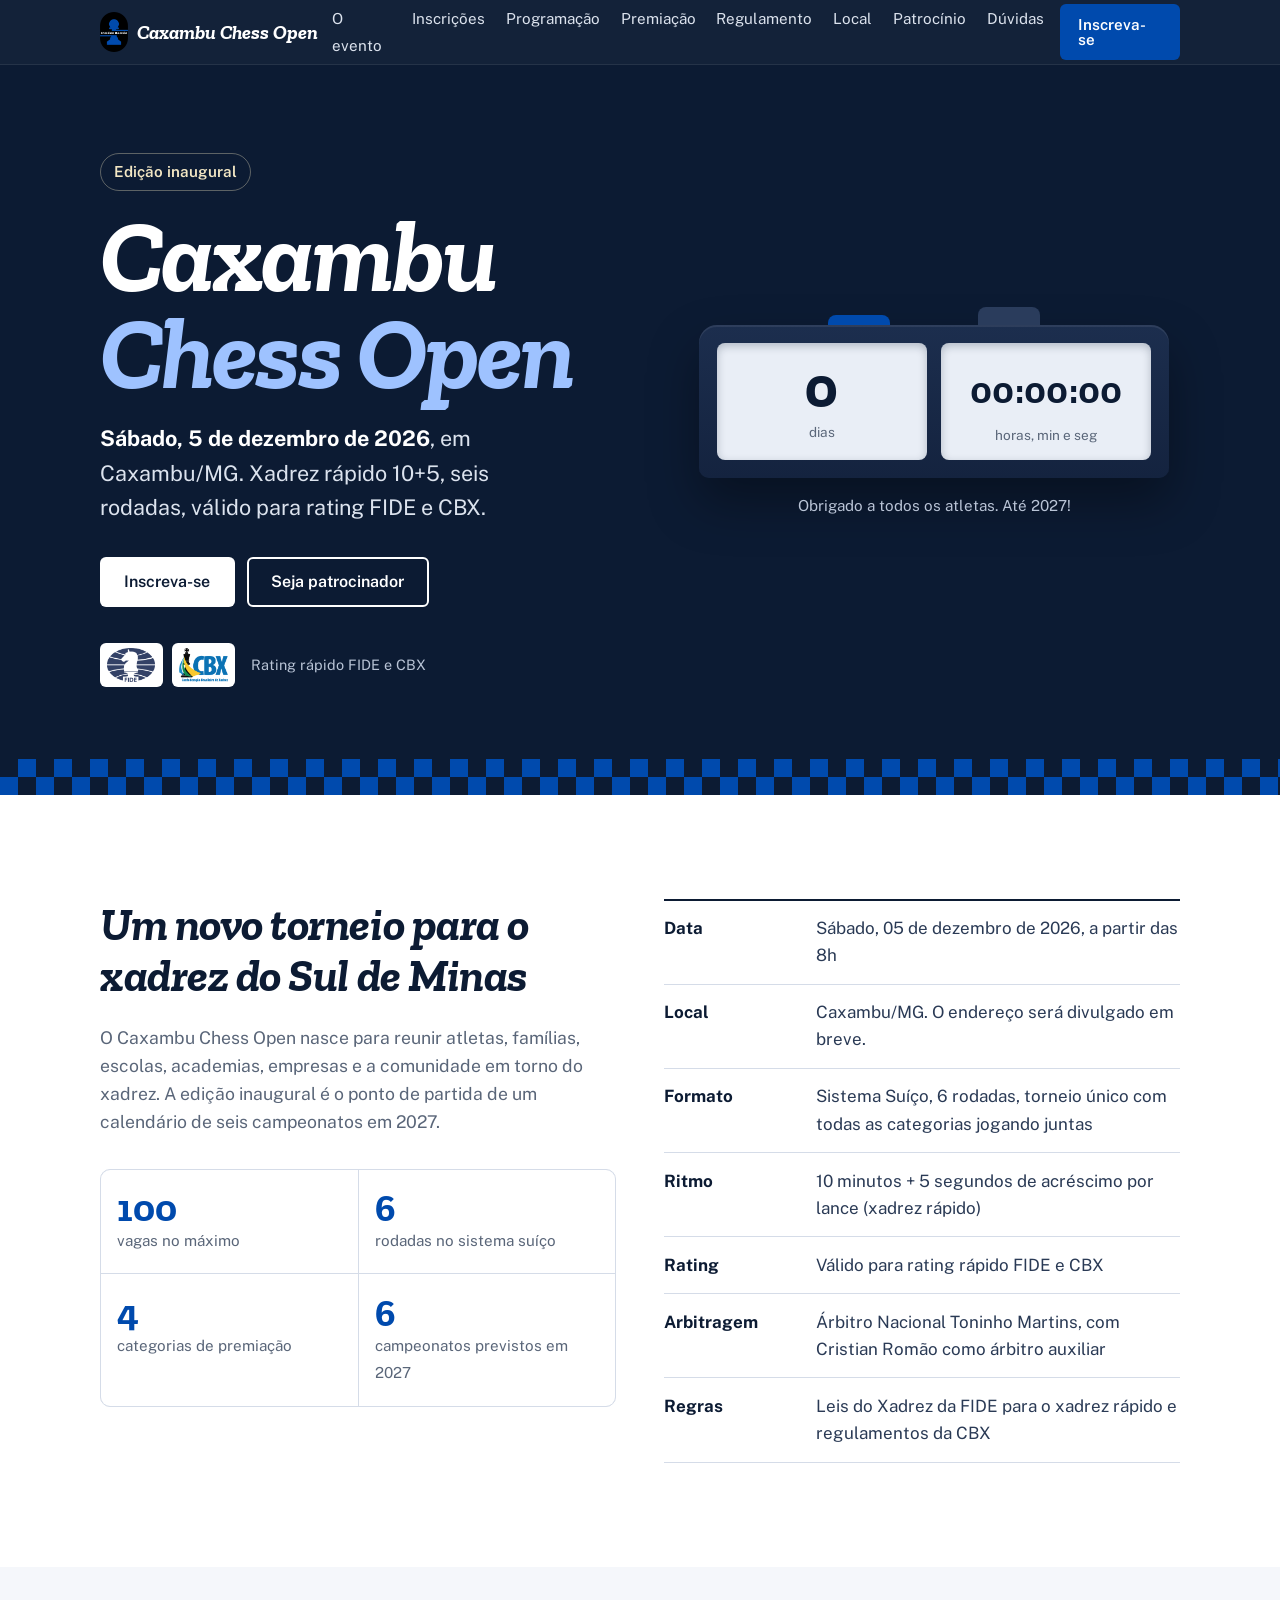
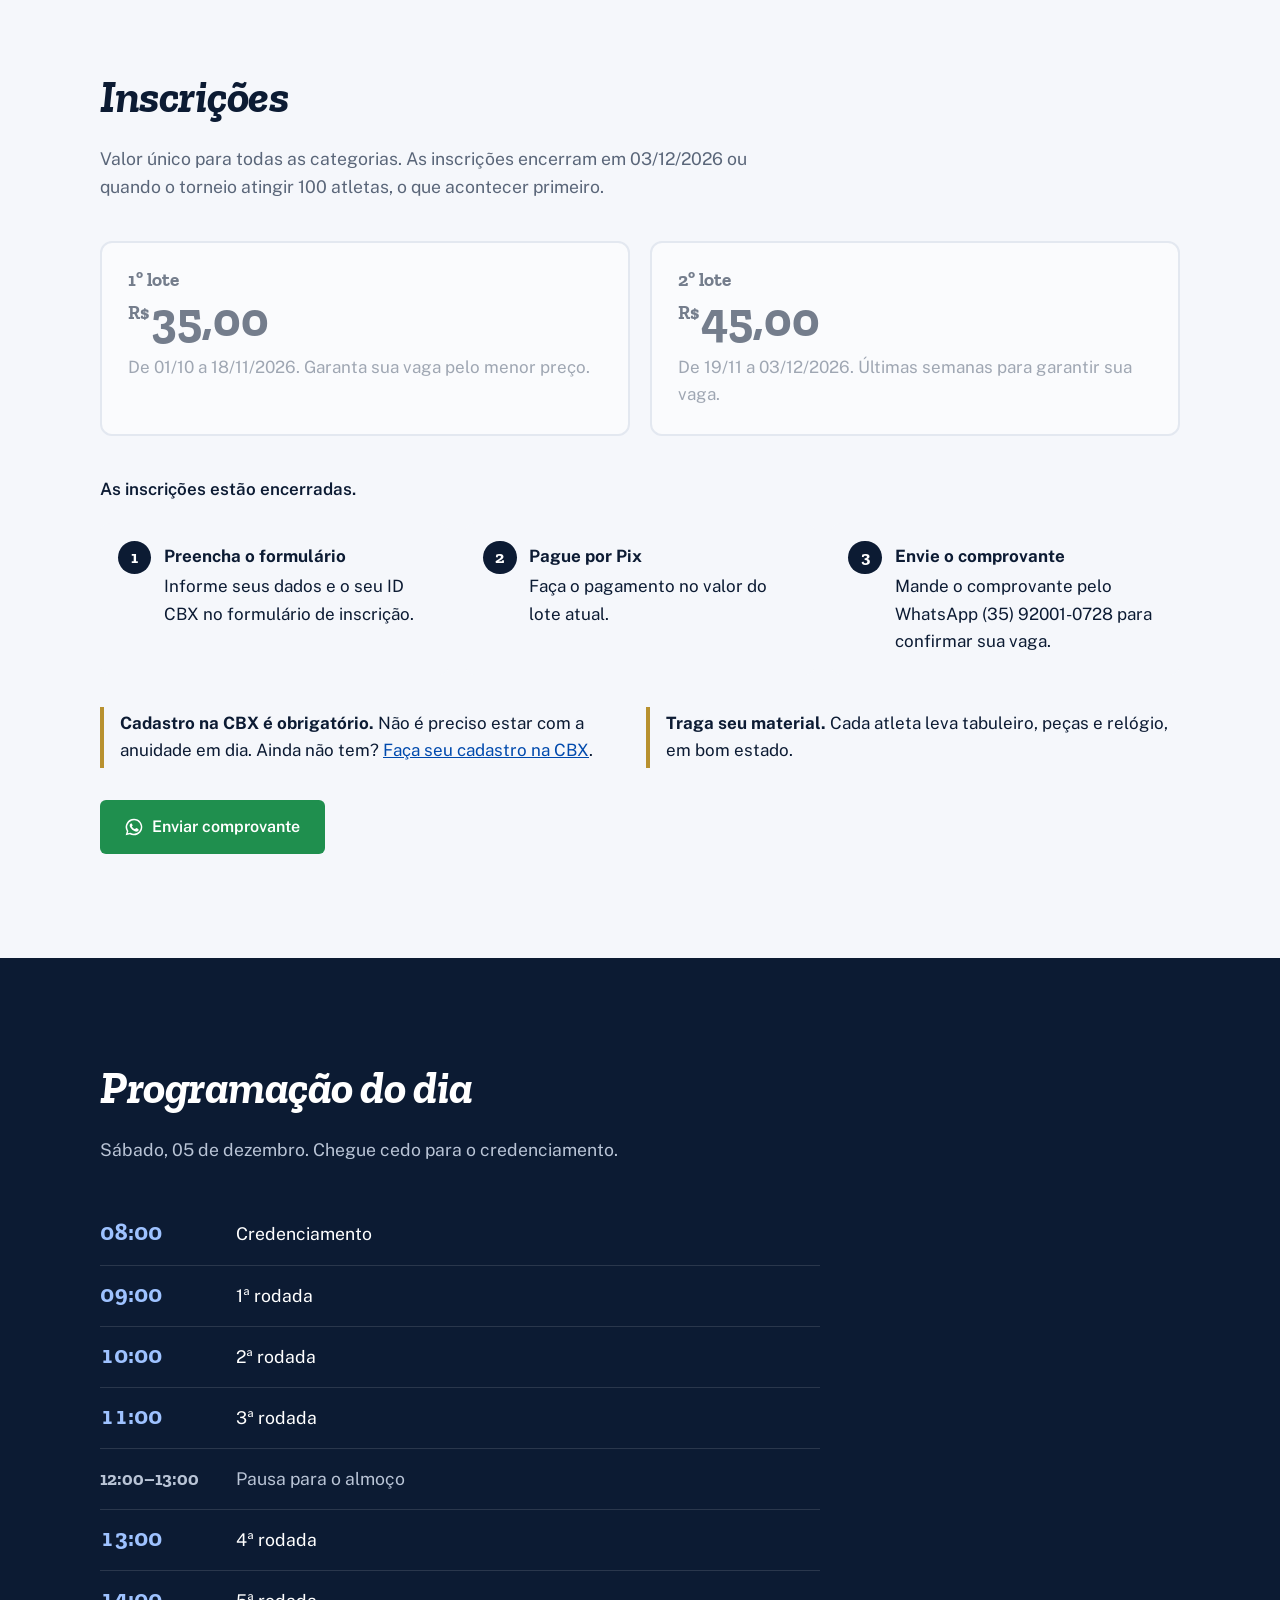
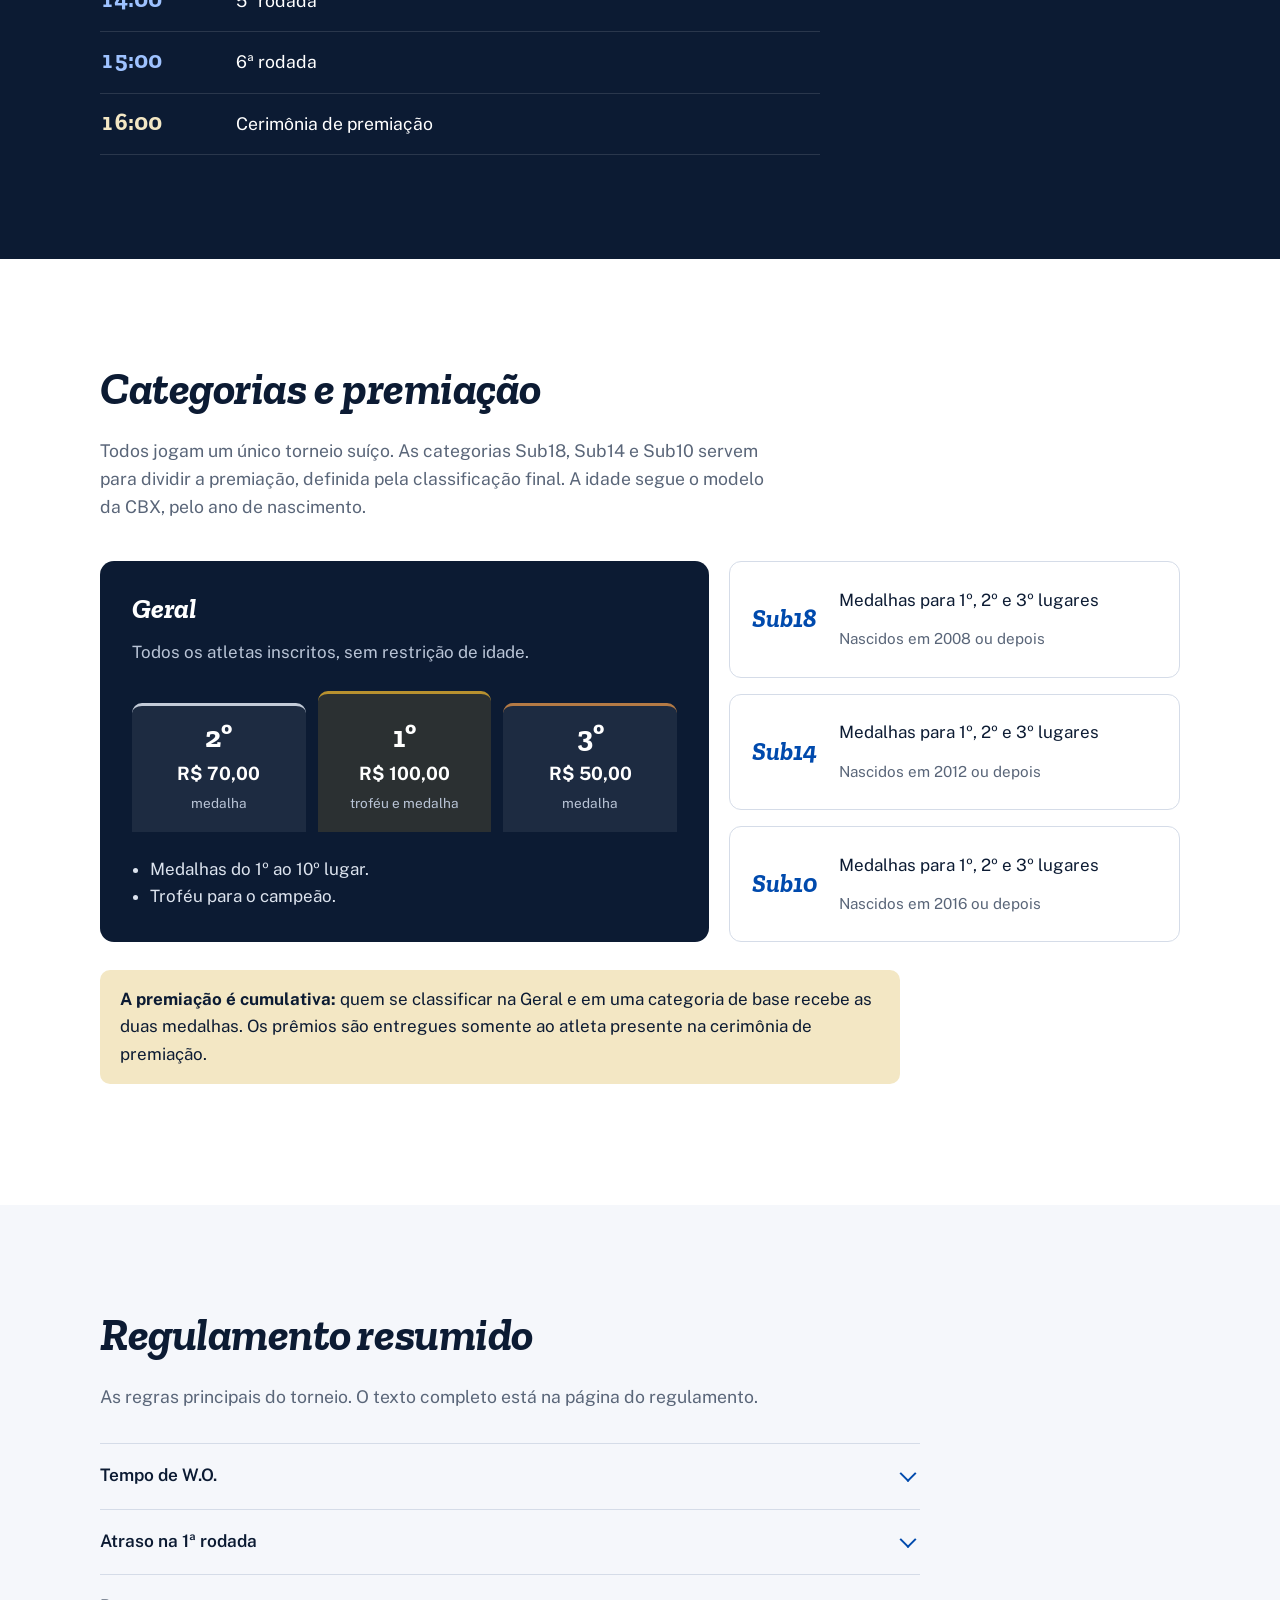
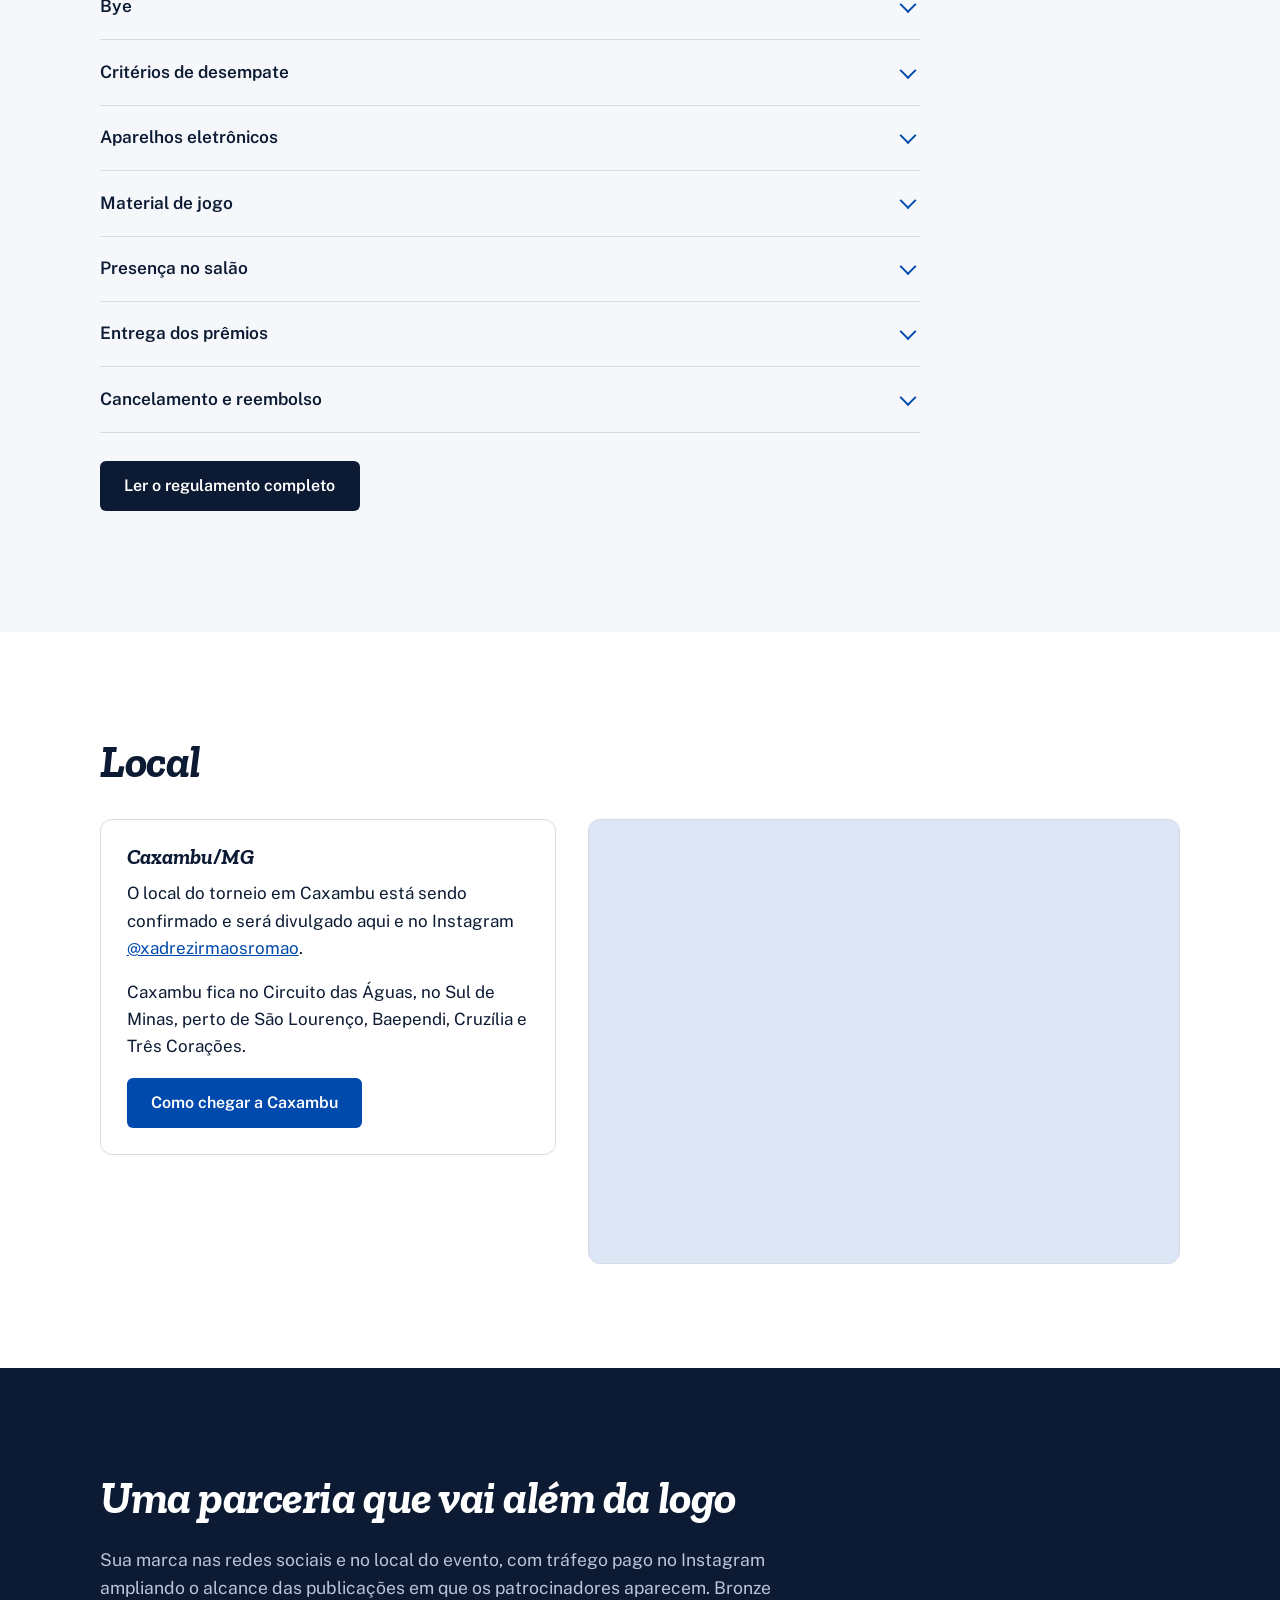
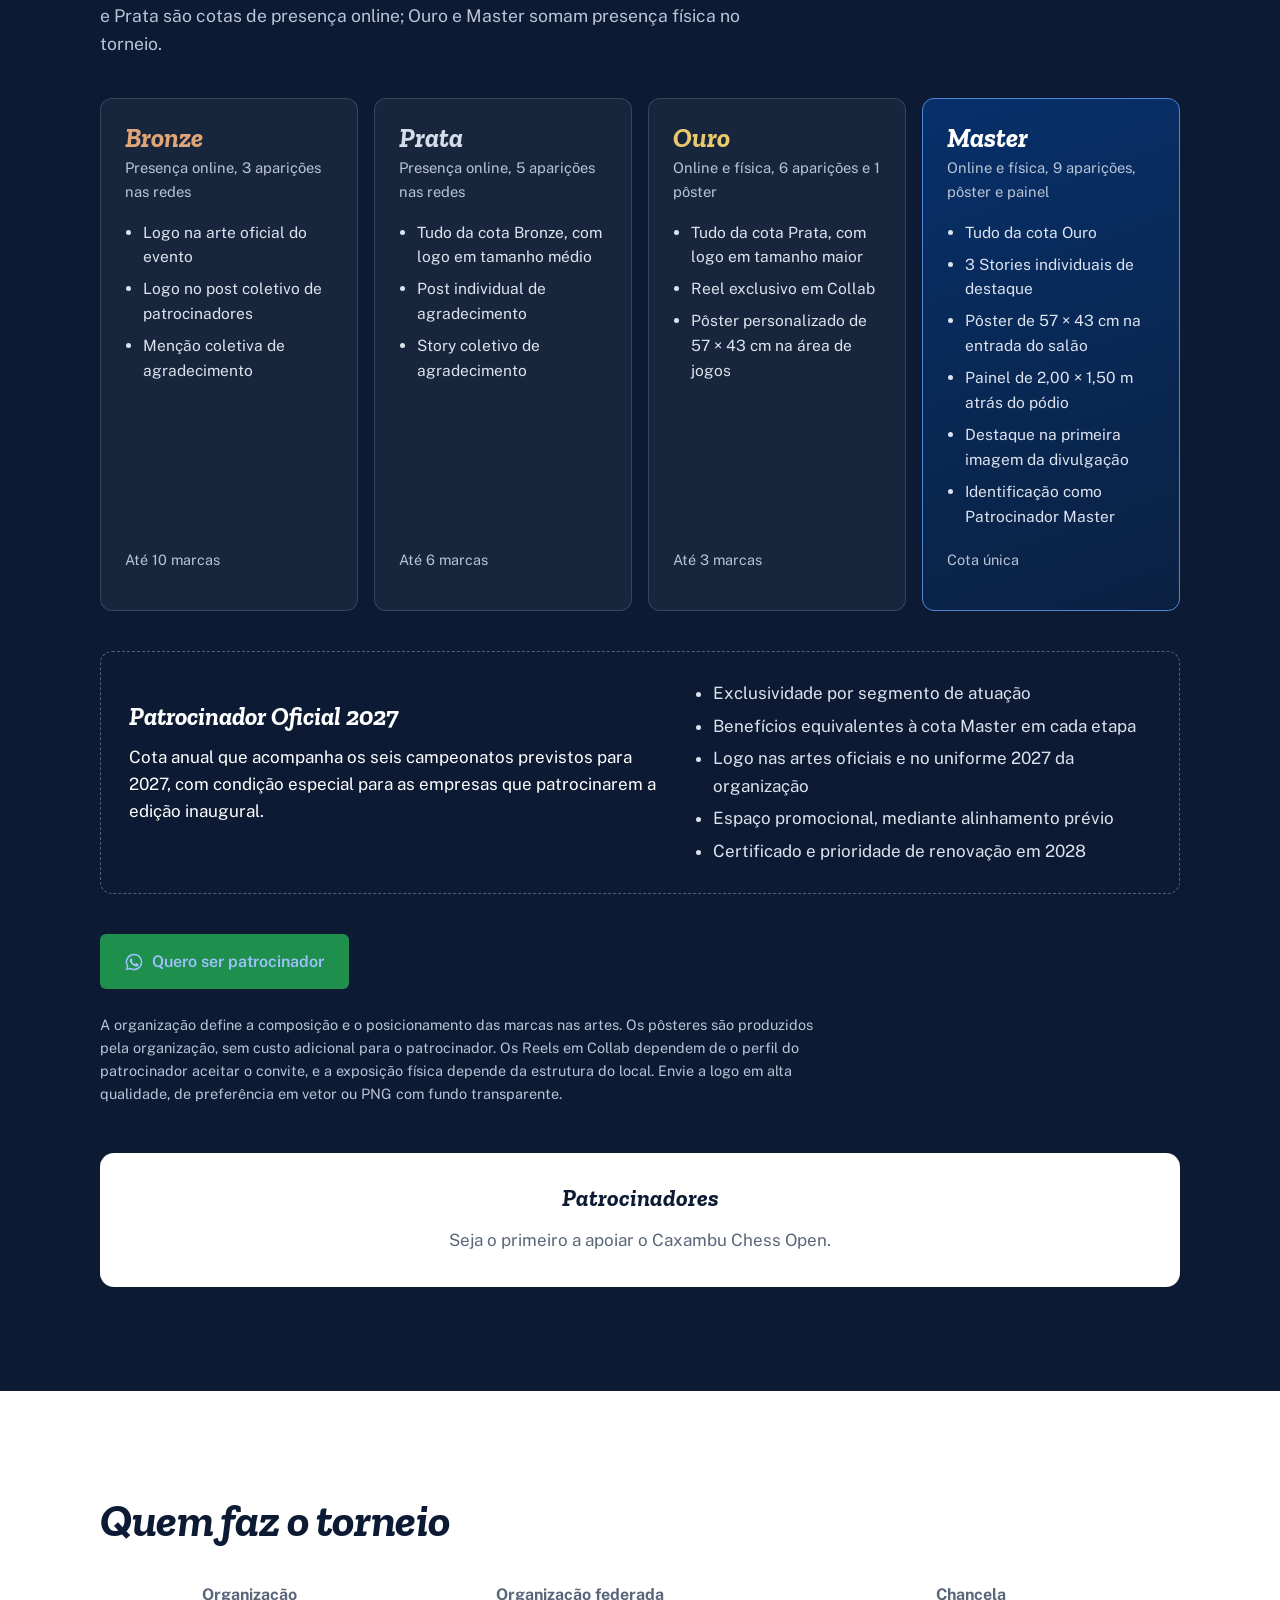
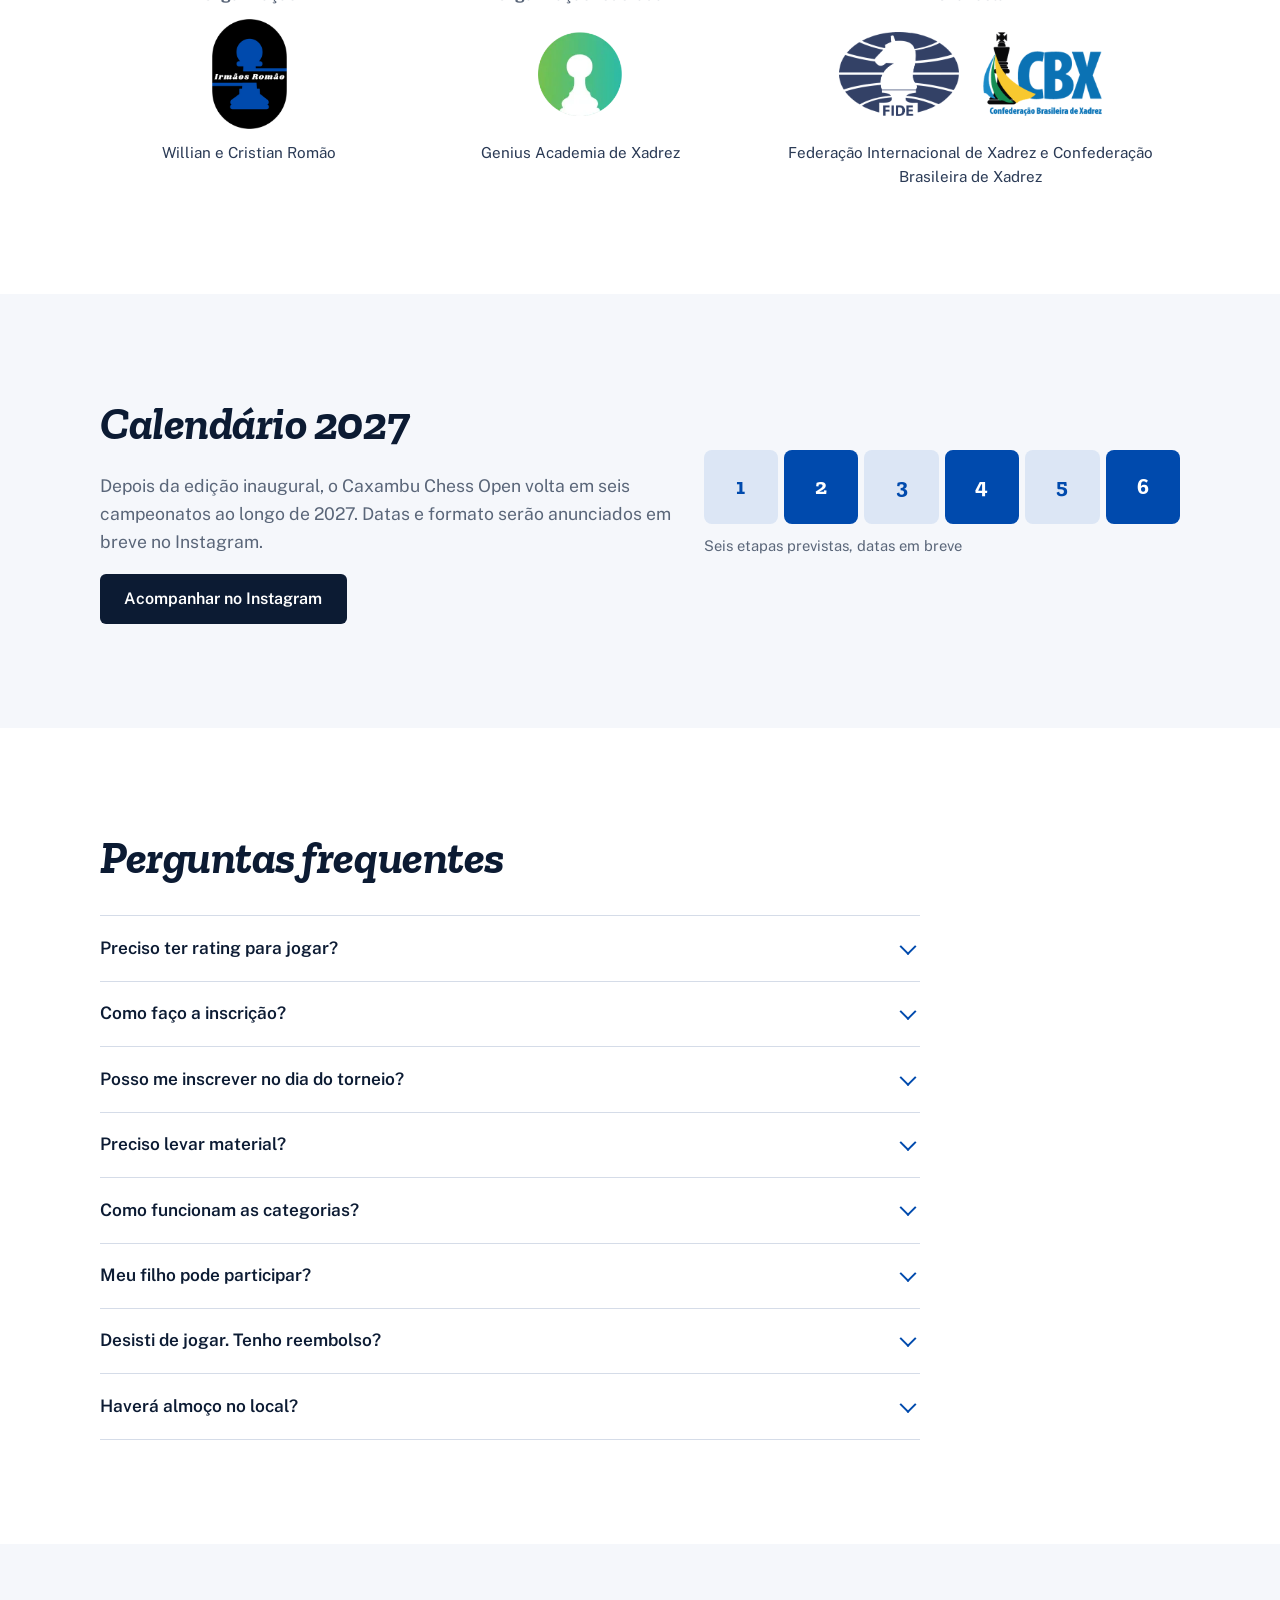
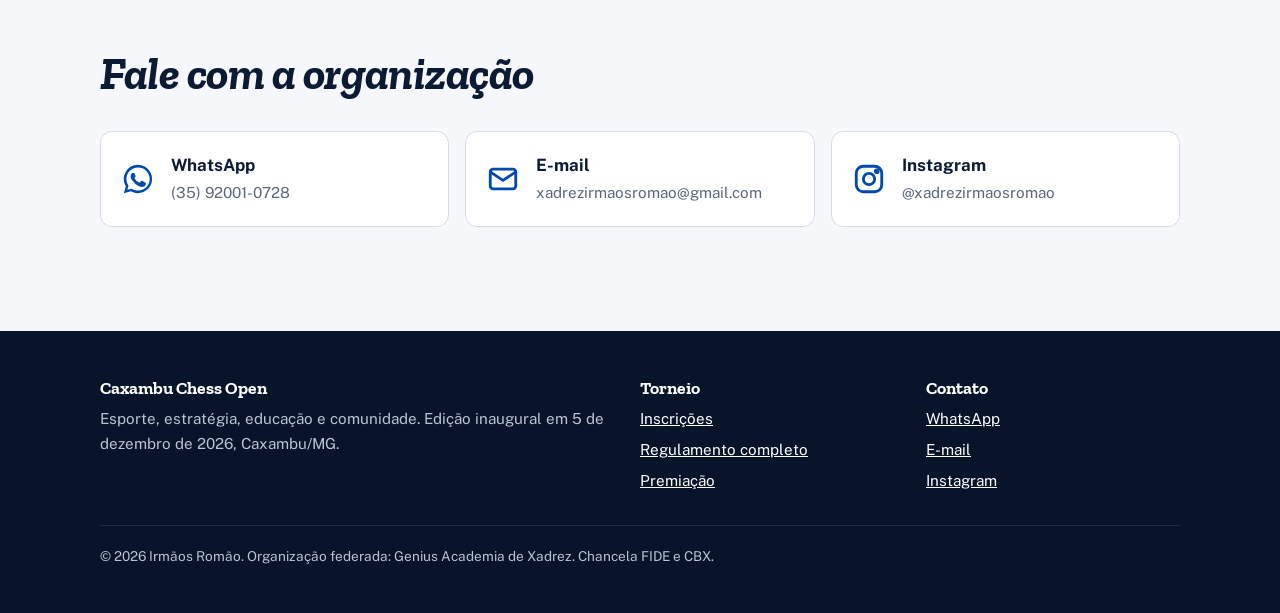
==== commit 25f9643e: "Add files via upload" ====
--- a/index.html
+++ b/index.html
@@ -7,18 +7,17 @@
 <meta name="description" content="Edição inaugural do Caxambu Chess Open: sábado, 5 de dezembro de 2026, em Caxambu/MG. Torneio de xadrez rápido 10+5 válido para rating FIDE e CBX, com premiação Geral, Sub18, Sub14 e Sub10. Até 100 vagas.">
 <meta name="keywords" content="xadrez, torneio de xadrez, Caxambu, Sul de Minas, rating FIDE, CBX, xadrez rápido, Caxambu Chess Open">
 <meta name="theme-color" content="#0C1B33">
-<!-- Depois de publicar, troque SEU-DOMINIO pelo endereço real do site (ex.: caxambuchessopen.vercel.app) -->
-<link rel="canonical" href="https://SEU-DOMINIO/">
+<link rel="canonical" href="https://caxambu-chess-open.vercel.app/">
 <meta property="og:type" content="website">
 <meta property="og:locale" content="pt_BR">
 <meta property="og:title" content="Caxambu Chess Open: edição inaugural, 5/12/2026">
 <meta property="og:description" content="Torneio de xadrez rápido válido para rating FIDE e CBX em Caxambu/MG. Inscrições a partir de R$ 35,00.">
-<meta property="og:image" content="https://SEU-DOMINIO/assets/og.png">
+<meta property="og:image" content="https://caxambu-chess-open.vercel.app/og.png">
 <meta property="og:image:width" content="1200">
 <meta property="og:image:height" content="630">
 <meta name="twitter:card" content="summary_large_image">
-<link rel="icon" type="image/png" href="/assets/favicon.png">
-<link rel="apple-touch-icon" href="/assets/apple-touch-icon.png">
+<link rel="icon" type="image/png" href="/favicon.png">
+<link rel="apple-touch-icon" href="/apple-touch-icon.png">
 <link rel="preconnect" href="https://fonts.googleapis.com">
 <link rel="preconnect" href="https://fonts.gstatic.com" crossorigin>
 <link href="https://fonts.googleapis.com/css2?family=Public+Sans:wght@400;600;700&family=Zilla+Slab:ital,wght@0,700;1,700&display=swap" rel="stylesheet">
@@ -214,7 +213,7 @@
 <header class="topo">
   <div class="wrap">
     <a class="marca" href="#inicio" aria-label="Caxambu Chess Open, início">
-      <img src="/assets/logo-irmaos-romao.png" alt="" width="28" height="40">
+      <img src="/logo-irmaos-romao.png" alt="" width="28" height="40">
       <span>Caxambu Chess Open</span>
     </a>
     <button class="menu-btn" aria-expanded="false" aria-controls="menu" aria-label="Abrir menu">
@@ -250,8 +249,8 @@
       </div>
       <div class="hero-selos">
         <div class="selos">
-          <span><img src="/assets/logo-fide.png" alt="FIDE" width="48" height="34"></span>
-          <span><img src="/assets/logo-cbx.png" alt="CBX" width="48" height="34"></span>
+          <span><img src="/logo-fide.png" alt="FIDE" width="48" height="34"></span>
+          <span><img src="/logo-cbx.png" alt="CBX" width="48" height="34"></span>
         </div>
         Rating rápido FIDE e CBX
       </div>
@@ -481,7 +480,7 @@
     <p class="letras-miudas">A organização define a composição e o posicionamento das marcas nas artes. Os pôsteres são produzidos pela organização, sem custo adicional para o patrocinador. Os Reels em Collab dependem de o perfil do patrocinador aceitar o convite, e a exposição física depende da estrutura do local. Envie a logo em alta qualidade, de preferência em vetor ou PNG com fundo transparente.</p>
 
     <!-- PAINEL DE PATROCINADORES: para adicionar uma marca, coloque
-         <img src="/assets/patrocinadores/nome.png" alt="Nome da empresa" height="80">
+         <img src="/nome.png" alt="Nome da empresa" height="80">
          dentro do nível certo e apague o parágrafo "painel-vazio". -->
     <div class="painel">
       <h3>Patrocinadores</h3>
@@ -501,19 +500,19 @@
     <div class="parceiros">
       <div class="parceiro">
         <h3>Organização</h3>
-        <div class="logos"><img src="/assets/logo-irmaos-romao.png" alt="Irmãos Romão" width="76" height="110"></div>
+        <div class="logos"><img src="/logo-irmaos-romao.png" alt="Irmãos Romão" width="76" height="110"></div>
         <p>Willian e Cristian Romão</p>
       </div>
       <div class="parceiro">
         <h3>Organização federada</h3>
-        <div class="logos"><img class="menor" src="/assets/logo-genius.png" alt="Genius Academia de Xadrez" width="84" height="84"></div>
+        <div class="logos"><img class="menor" src="/logo-genius.png" alt="Genius Academia de Xadrez" width="84" height="84"></div>
         <p>Genius Academia de Xadrez</p>
       </div>
       <div class="parceiro">
         <h3>Chancela</h3>
         <div class="logos">
-          <img class="menor" src="/assets/logo-fide.png" alt="FIDE, Federação Internacional de Xadrez" width="119" height="84">
-          <img class="menor" src="/assets/logo-cbx.png" alt="CBX, Confederação Brasileira de Xadrez" width="120" height="84">
+          <img class="menor" src="/logo-fide.png" alt="FIDE, Federação Internacional de Xadrez" width="119" height="84">
+          <img class="menor" src="/logo-cbx.png" alt="CBX, Confederação Brasileira de Xadrez" width="120" height="84">
         </div>
         <p>Federação Internacional de Xadrez e Confederação Brasileira de Xadrez</p>
       </div>
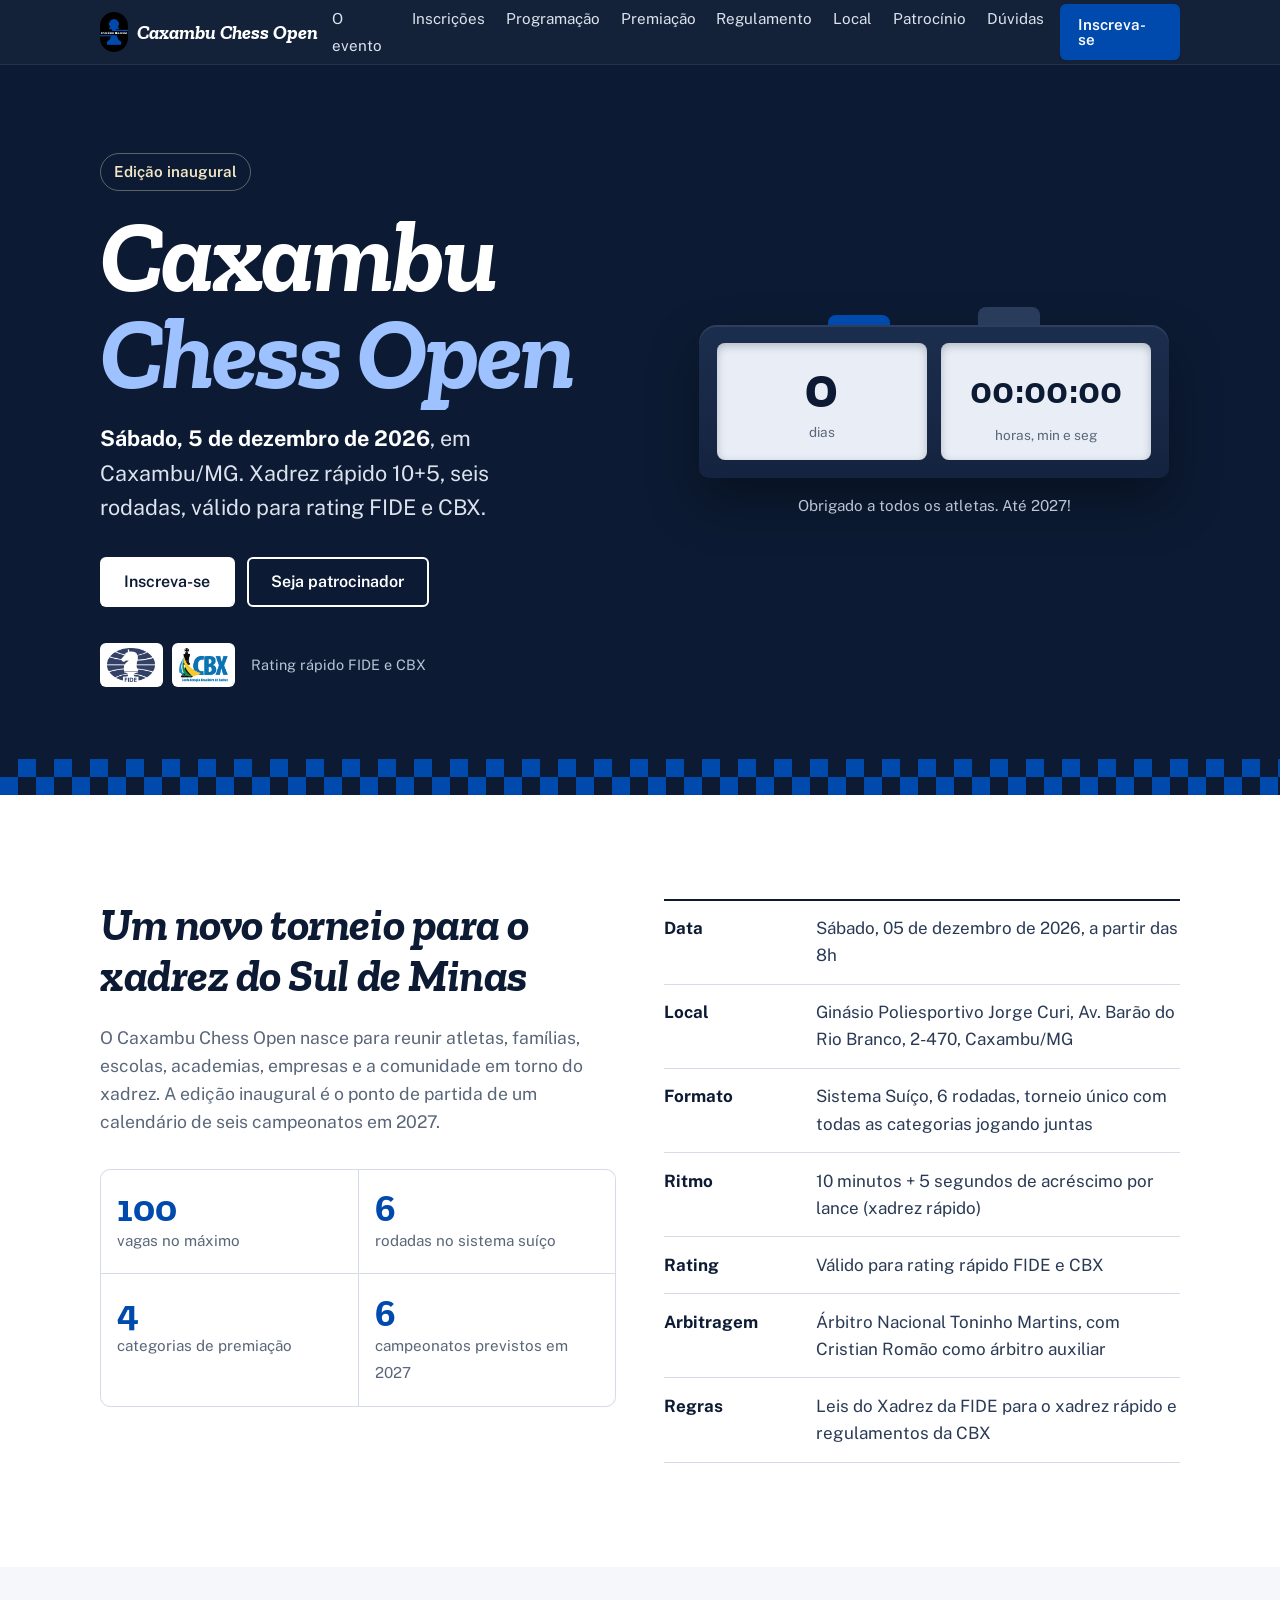
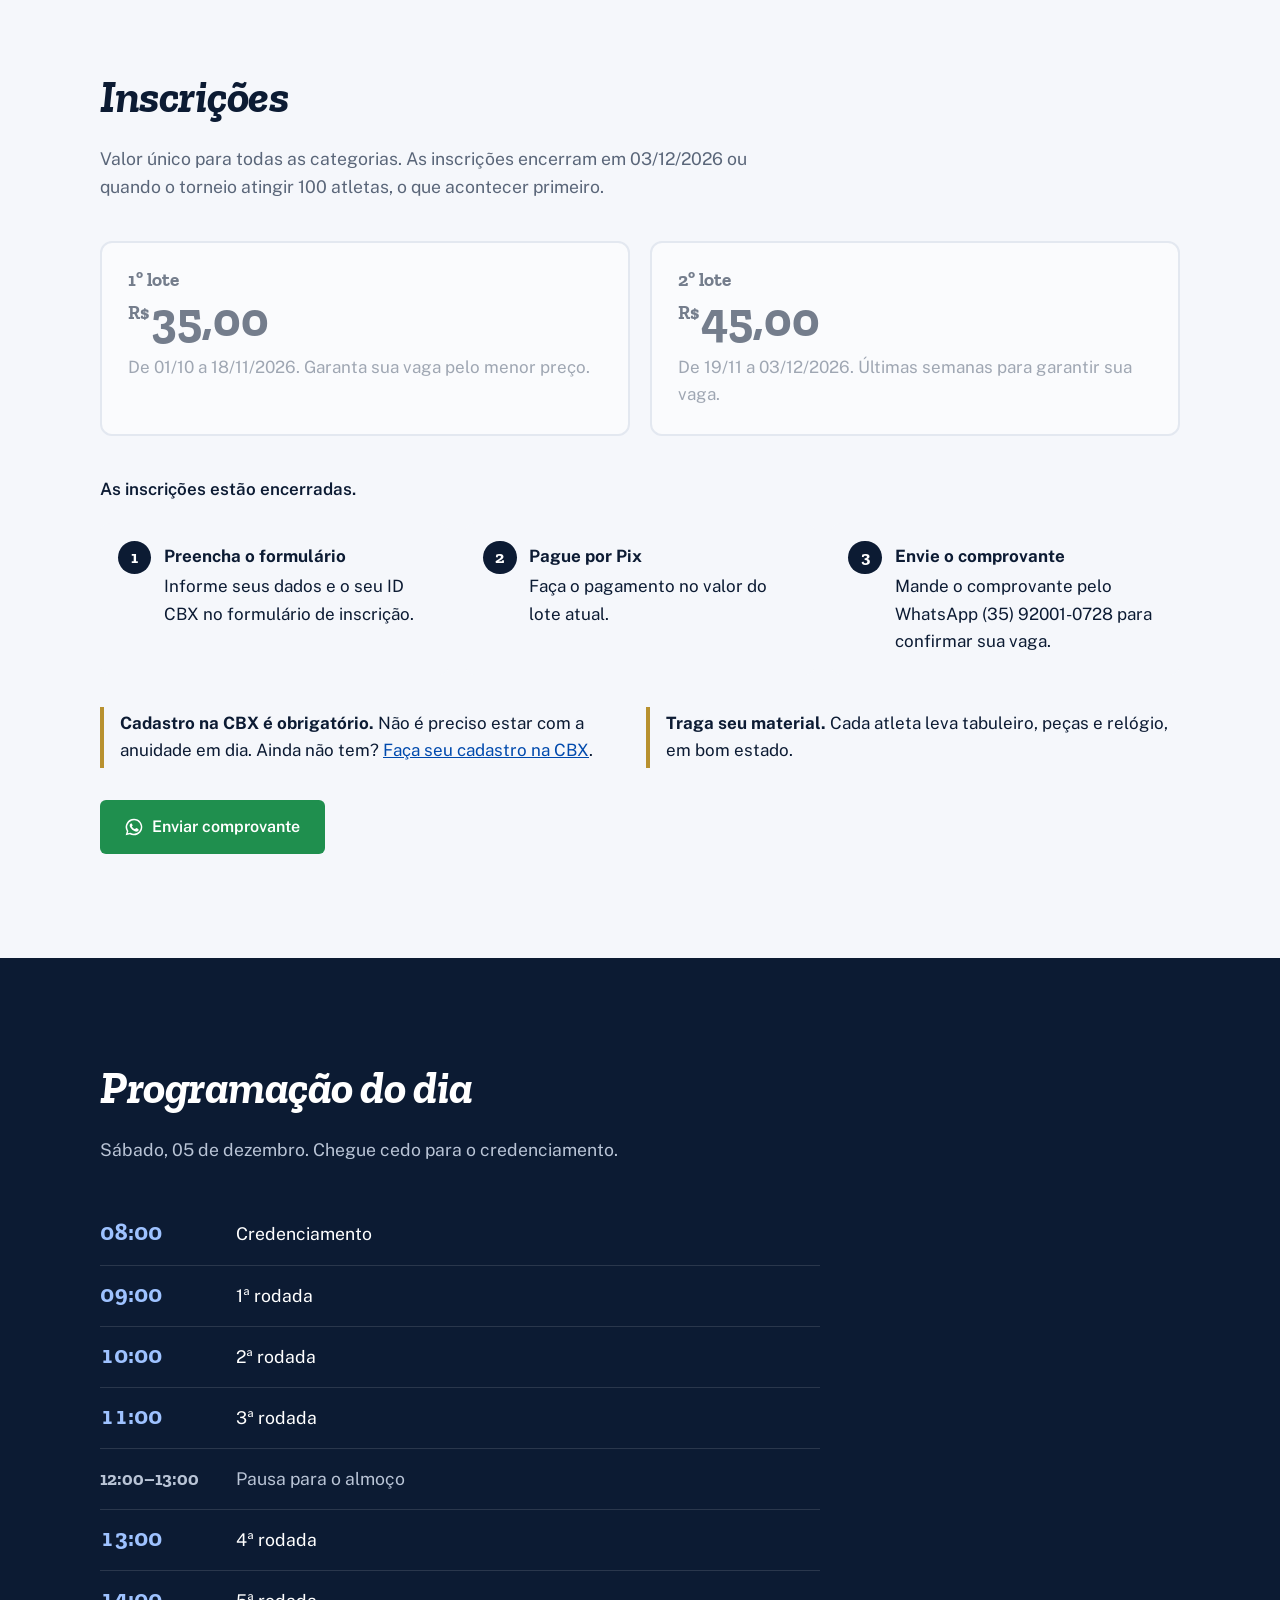
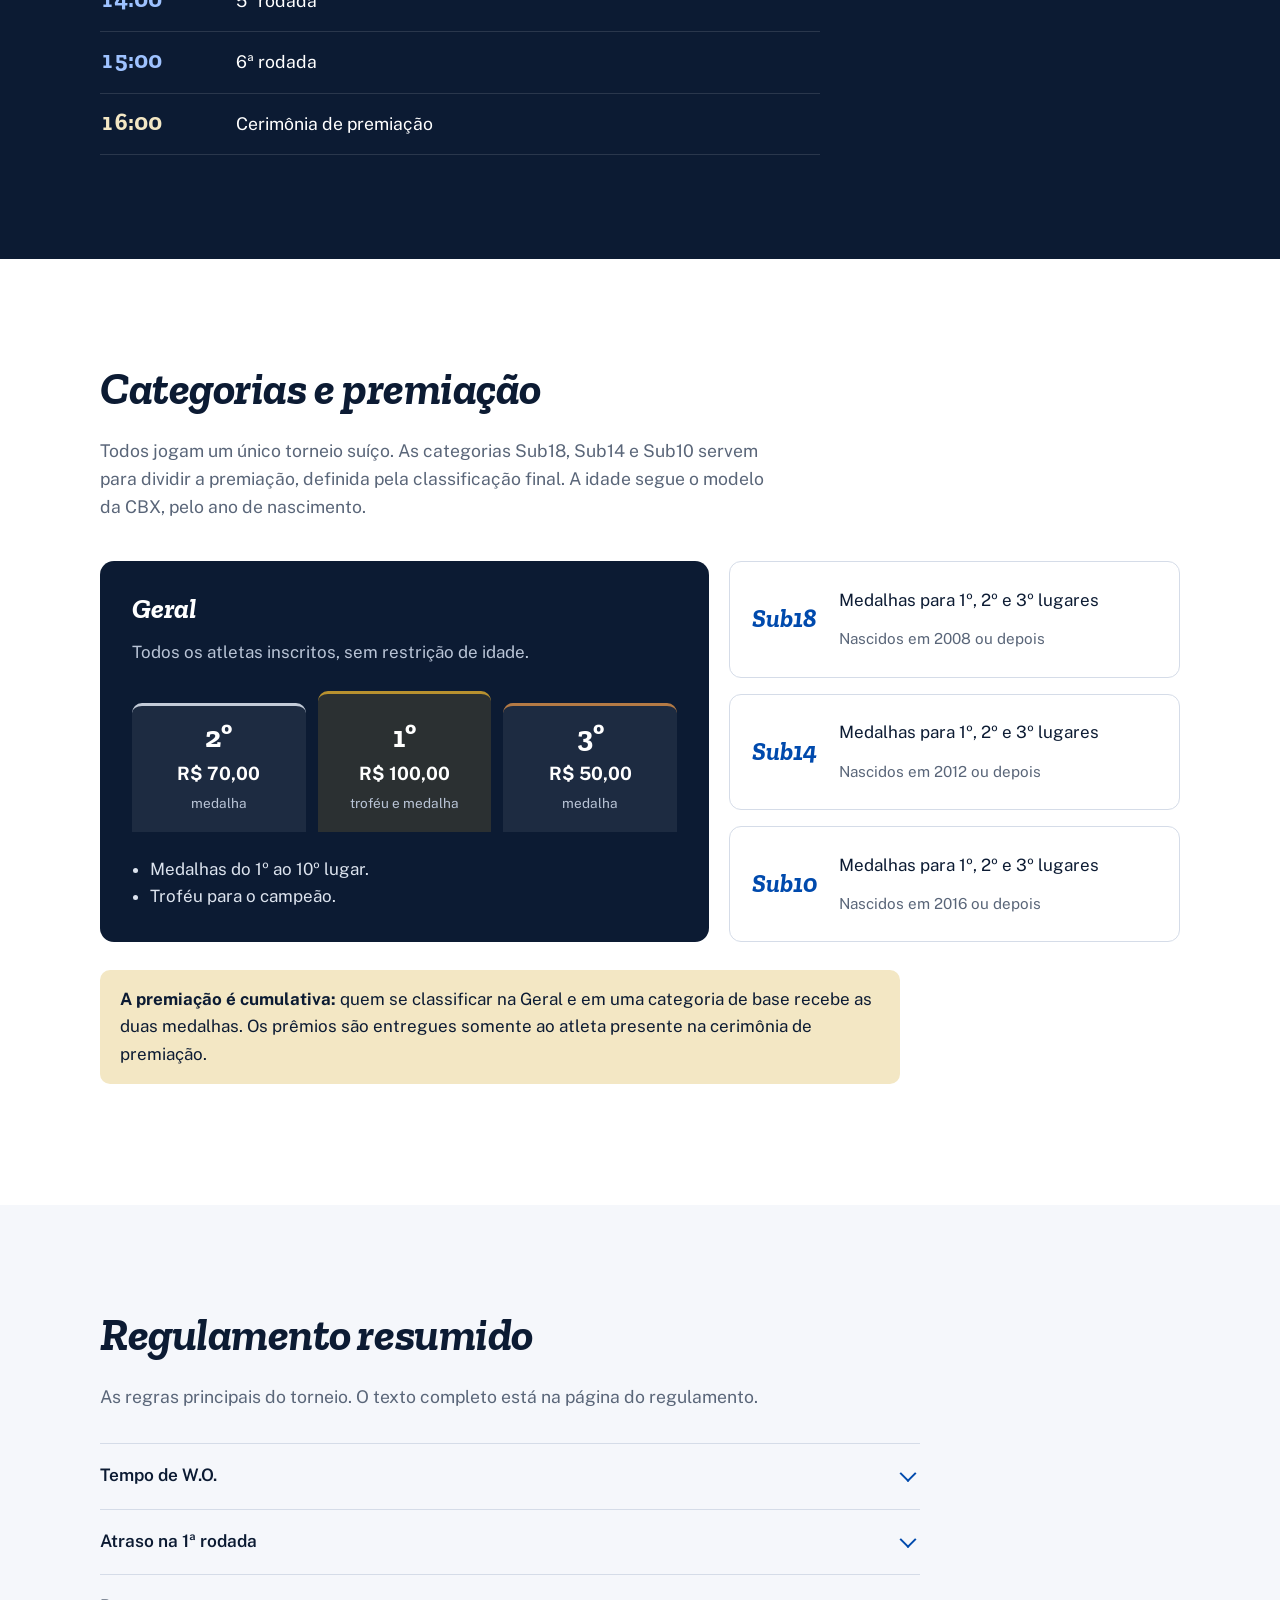
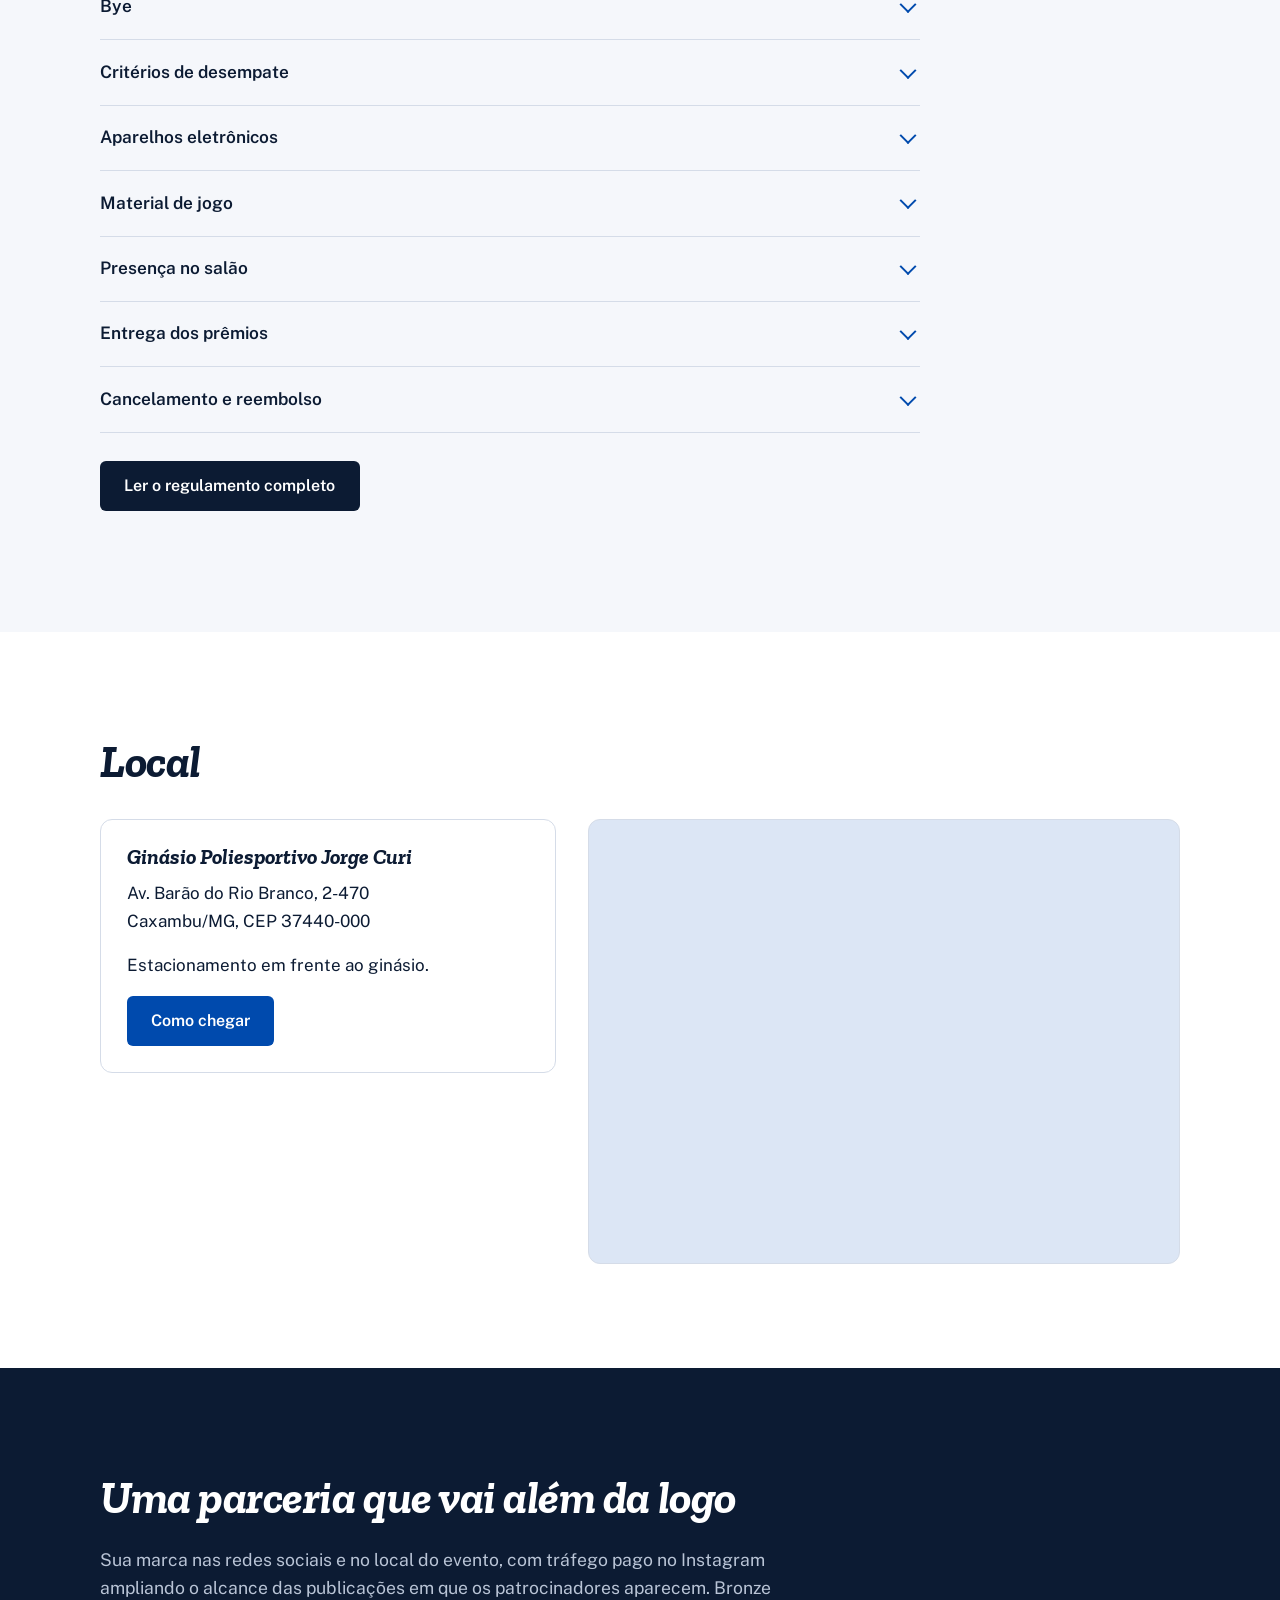
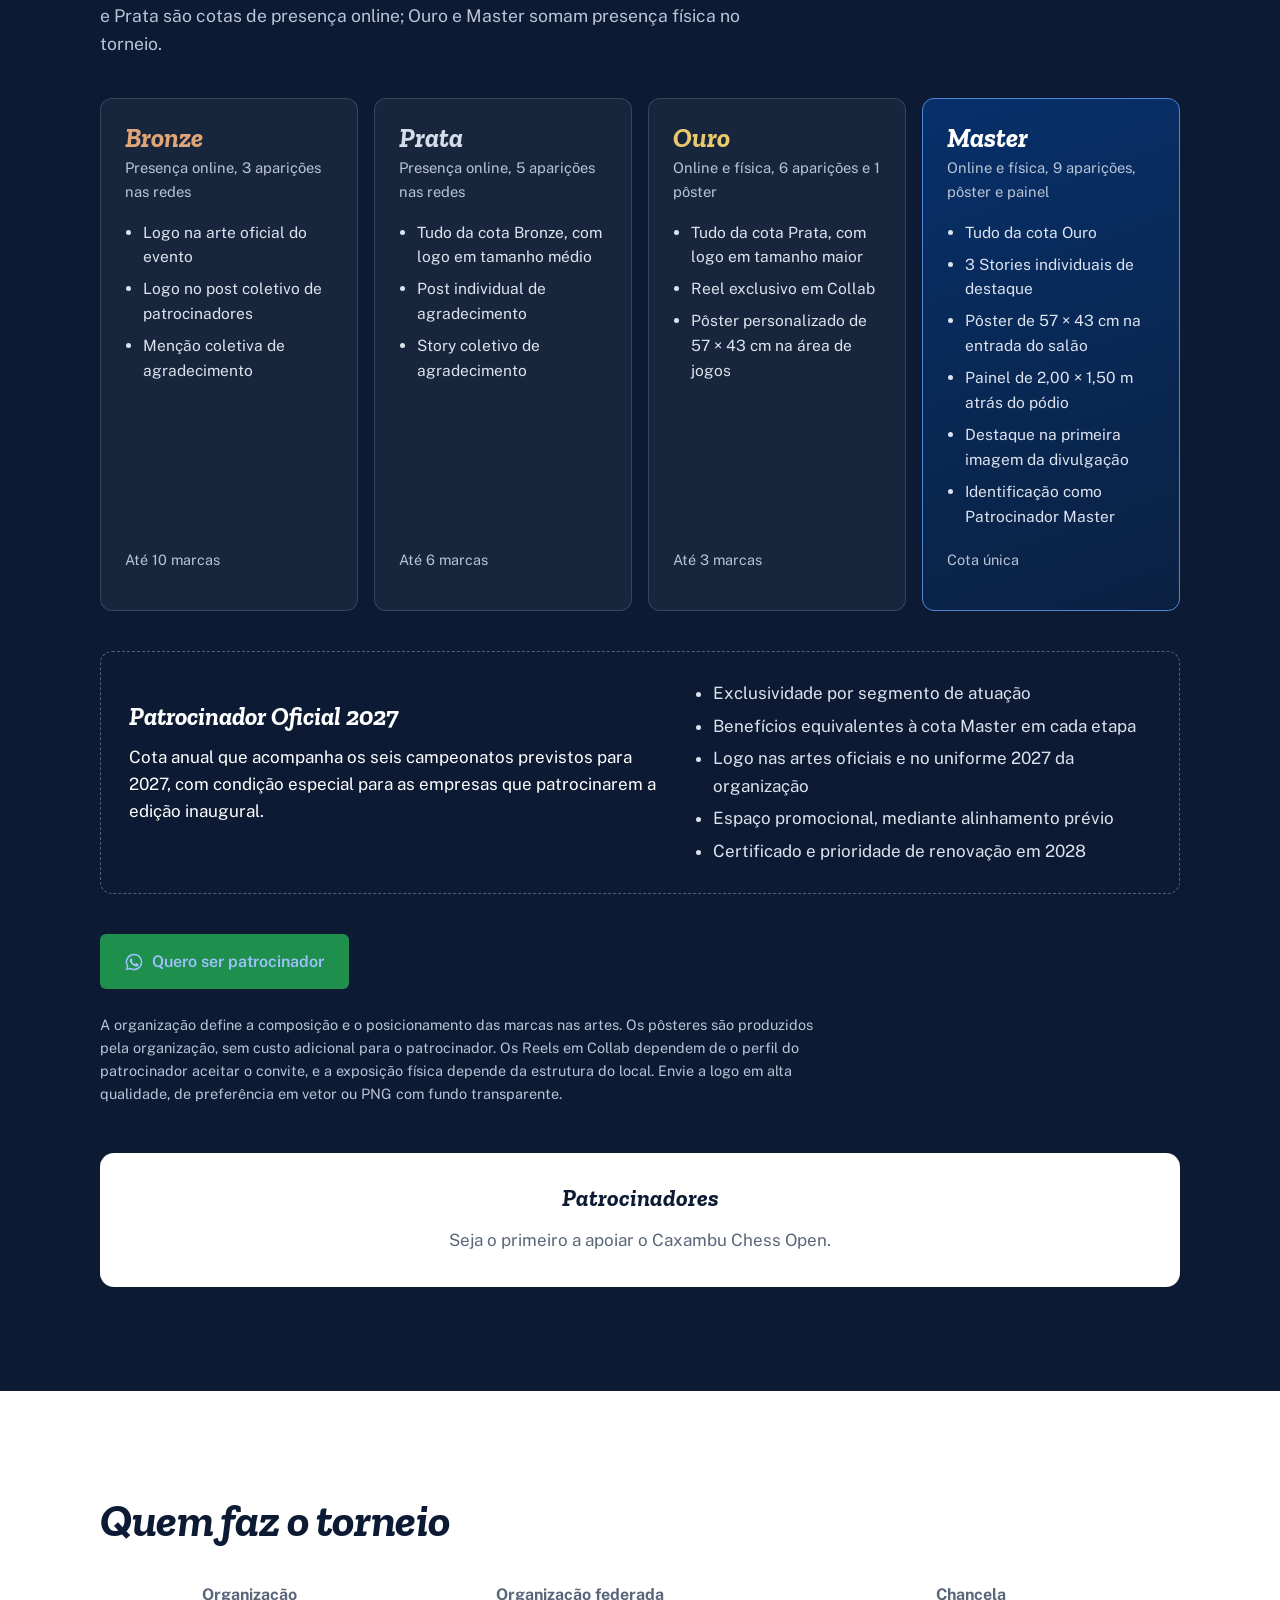
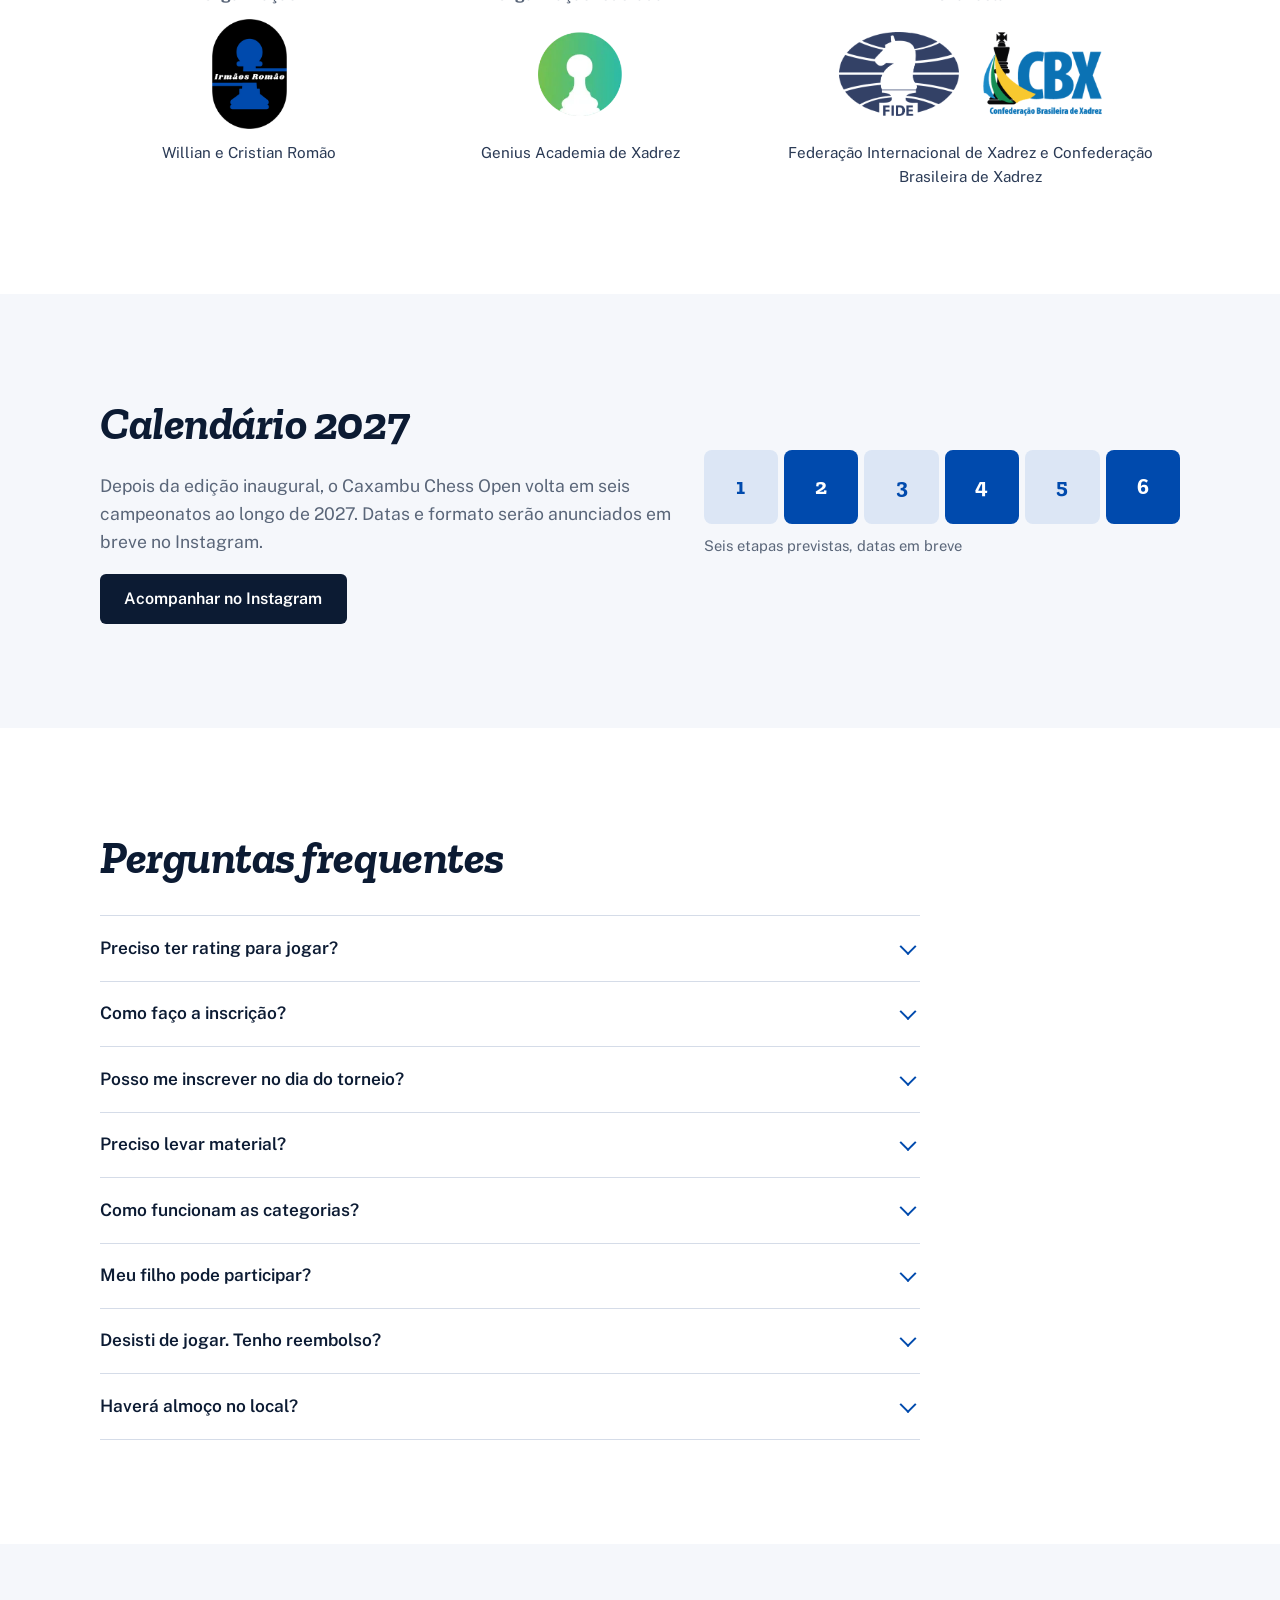
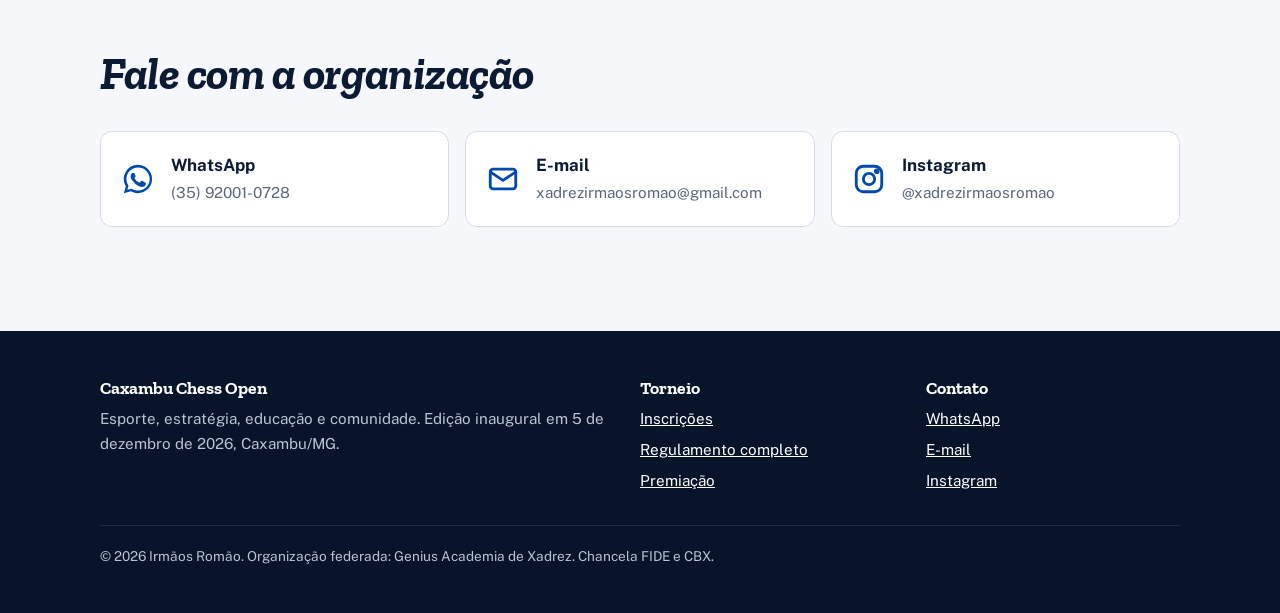
==== commit 75c4bc14: "Add files via upload" ====
--- a/index.html
+++ b/index.html
@@ -32,7 +32,7 @@
   "eventStatus":"https://schema.org/EventScheduled",
   "eventAttendanceMode":"https://schema.org/OfflineEventAttendanceMode",
   "sport":"Xadrez",
-  "location":{"@type":"Place","name":"Caxambu/MG","address":{"@type":"PostalAddress","addressLocality":"Caxambu","addressRegion":"MG","addressCountry":"BR"}},
+  "location":{"@type":"Place","name":"Ginásio Poliesportivo Jorge Curi","address":{"@type":"PostalAddress","streetAddress":"Av. Barão do Rio Branco, 2-470","postalCode":"37440-000","addressLocality":"Caxambu","addressRegion":"MG","addressCountry":"BR"}},
   "organizer":{"@type":"Organization","name":"Irmãos Romão","url":"https://www.instagram.com/xadrezirmaosromao/"},
   "offers":{"@type":"Offer","price":"35.00","priceCurrency":"BRL","url":"https://forms.gle/YtEv5EiKAwKmfXi1A","validFrom":"2026-10-01"}
 }
@@ -289,7 +289,7 @@
     </div>
     <dl class="ficha">
       <div><dt>Data</dt><dd>Sábado, 05 de dezembro de 2026, a partir das 8h</dd></div>
-      <div><dt>Local</dt><dd>Caxambu/MG. O endereço será divulgado em breve.</dd></div>
+      <div><dt>Local</dt><dd>Ginásio Poliesportivo Jorge Curi, Av. Barão do Rio Branco, 2-470, Caxambu/MG</dd></div>
       <div><dt>Formato</dt><dd>Sistema Suíço, 6 rodadas, torneio único com todas as categorias jogando juntas</dd></div>
       <div><dt>Ritmo</dt><dd>10 minutos + 5 segundos de acréscimo por lance (xadrez rápido)</dd></div>
       <div><dt>Rating</dt><dd>Válido para rating rápido FIDE e CBX</dd></div>
@@ -415,15 +415,13 @@
     <h2>Local</h2>
     <div class="local-grid">
       <div class="local-card">
-        <!-- QUANDO O LOCAL FOR CONFIRMADO: troque o título e o texto abaixo pelo nome e endereço
-             e ajuste o link "Como chegar" e o endereço do mapa (q=...) -->
-        <h3>Caxambu/MG</h3>
-        <p>O local do torneio em Caxambu está sendo confirmado e será divulgado aqui e no Instagram <a href="https://www.instagram.com/xadrezirmaosromao/" target="_blank" rel="noopener">@xadrezirmaosromao</a>.</p>
-        <p>Caxambu fica no Circuito das Águas, no Sul de Minas, perto de São Lourenço, Baependi, Cruzília e Três Corações.</p>
-        <a class="btn btn-primario" href="https://www.google.com/maps/search/?api=1&query=Caxambu%2C%20MG" target="_blank" rel="noopener">Como chegar a Caxambu</a>
+        <h3>Ginásio Poliesportivo Jorge Curi</h3>
+        <p>Av. Barão do Rio Branco, 2-470<br>Caxambu/MG, CEP 37440-000</p>
+        <p>Estacionamento em frente ao ginásio.</p>
+        <a class="btn btn-primario" href="https://www.google.com/maps/dir/?api=1&destination=Av.%20Bar%C3%A3o%20do%20Rio%20Branco%2C%202-470%2C%20Caxambu%20-%20MG%2C%2037440-000" target="_blank" rel="noopener">Como chegar</a>
       </div>
       <div class="mapa">
-        <iframe title="Mapa de Caxambu/MG" loading="lazy" referrerpolicy="no-referrer-when-downgrade" src="https://maps.google.com/maps?q=Caxambu%2C%20MG&z=14&output=embed"></iframe>
+        <iframe title="Mapa do Ginásio Poliesportivo Jorge Curi, Caxambu/MG" loading="lazy" referrerpolicy="no-referrer-when-downgrade" src="https://maps.google.com/maps?q=Av.%20Bar%C3%A3o%20do%20Rio%20Branco%2C%202-470%2C%20Caxambu%20-%20MG%2C%2037440-000&z=16&output=embed"></iframe>
       </div>
     </div>
   </div>
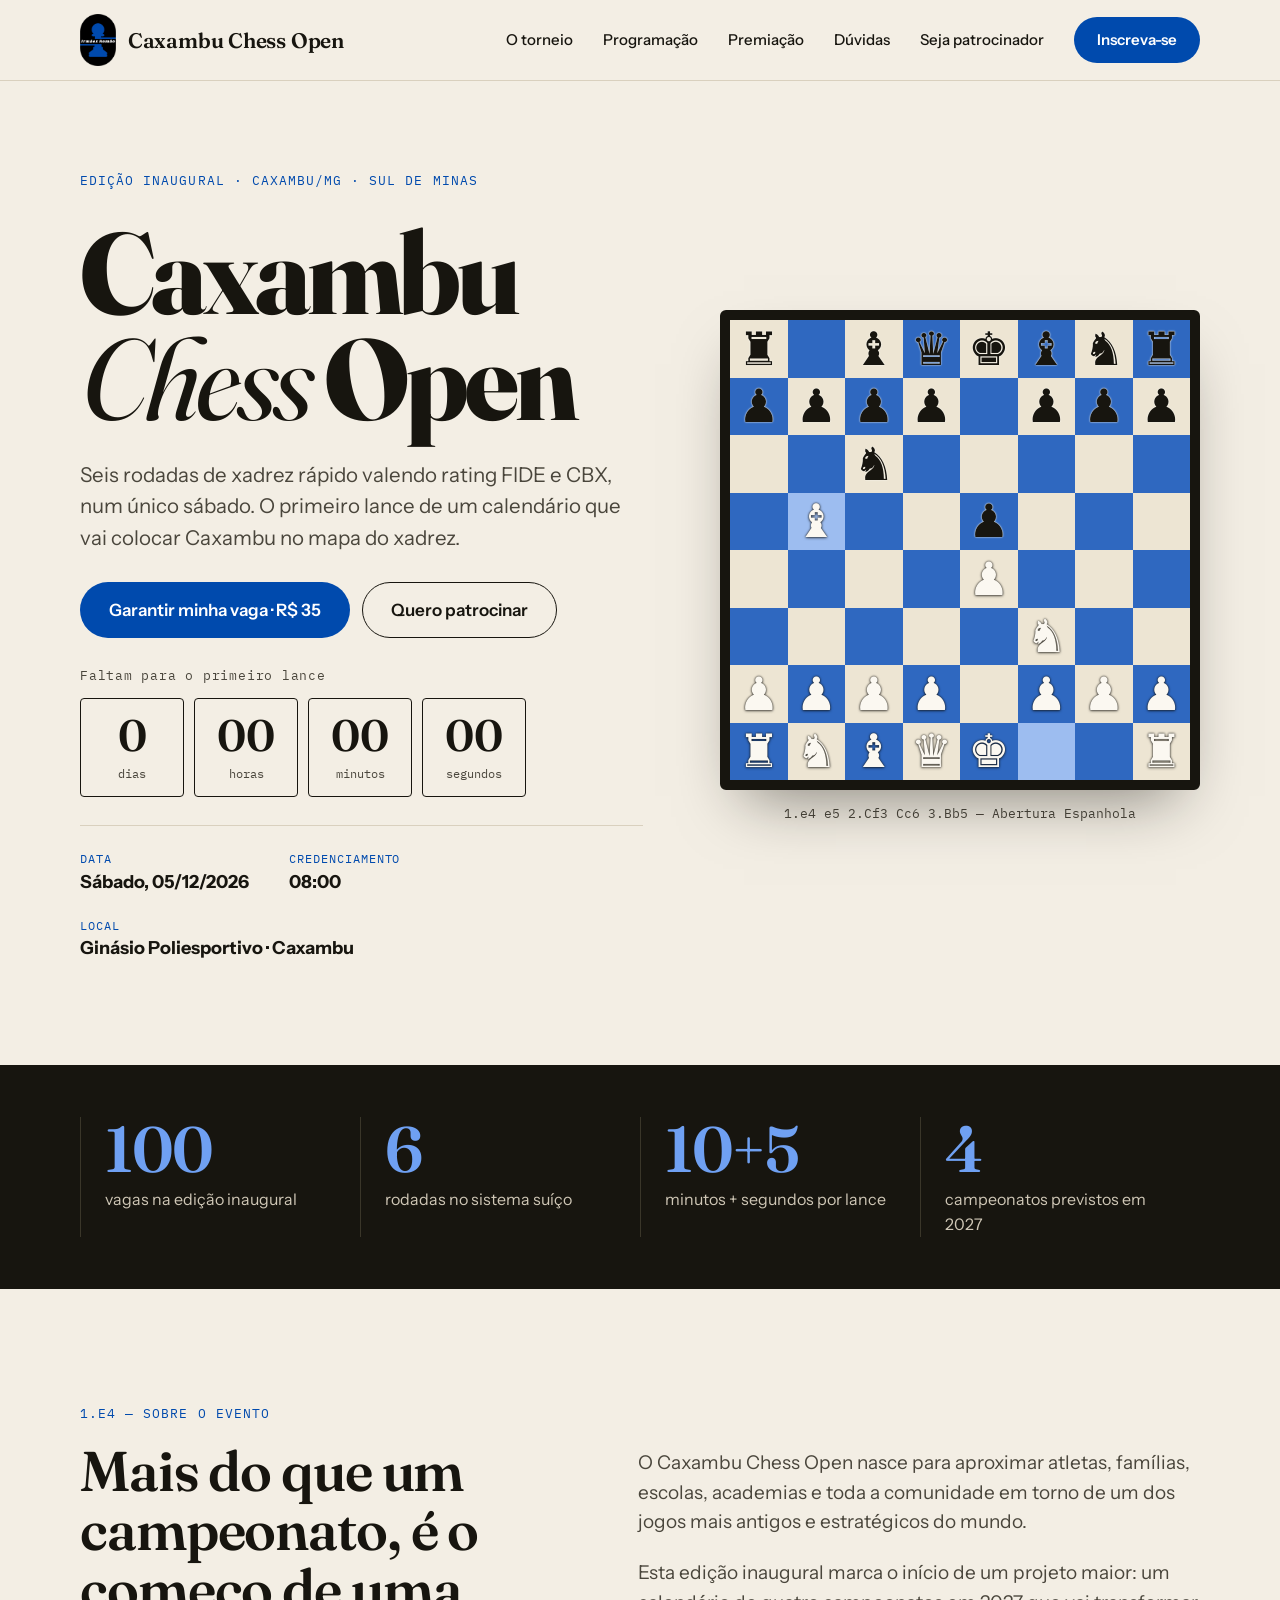
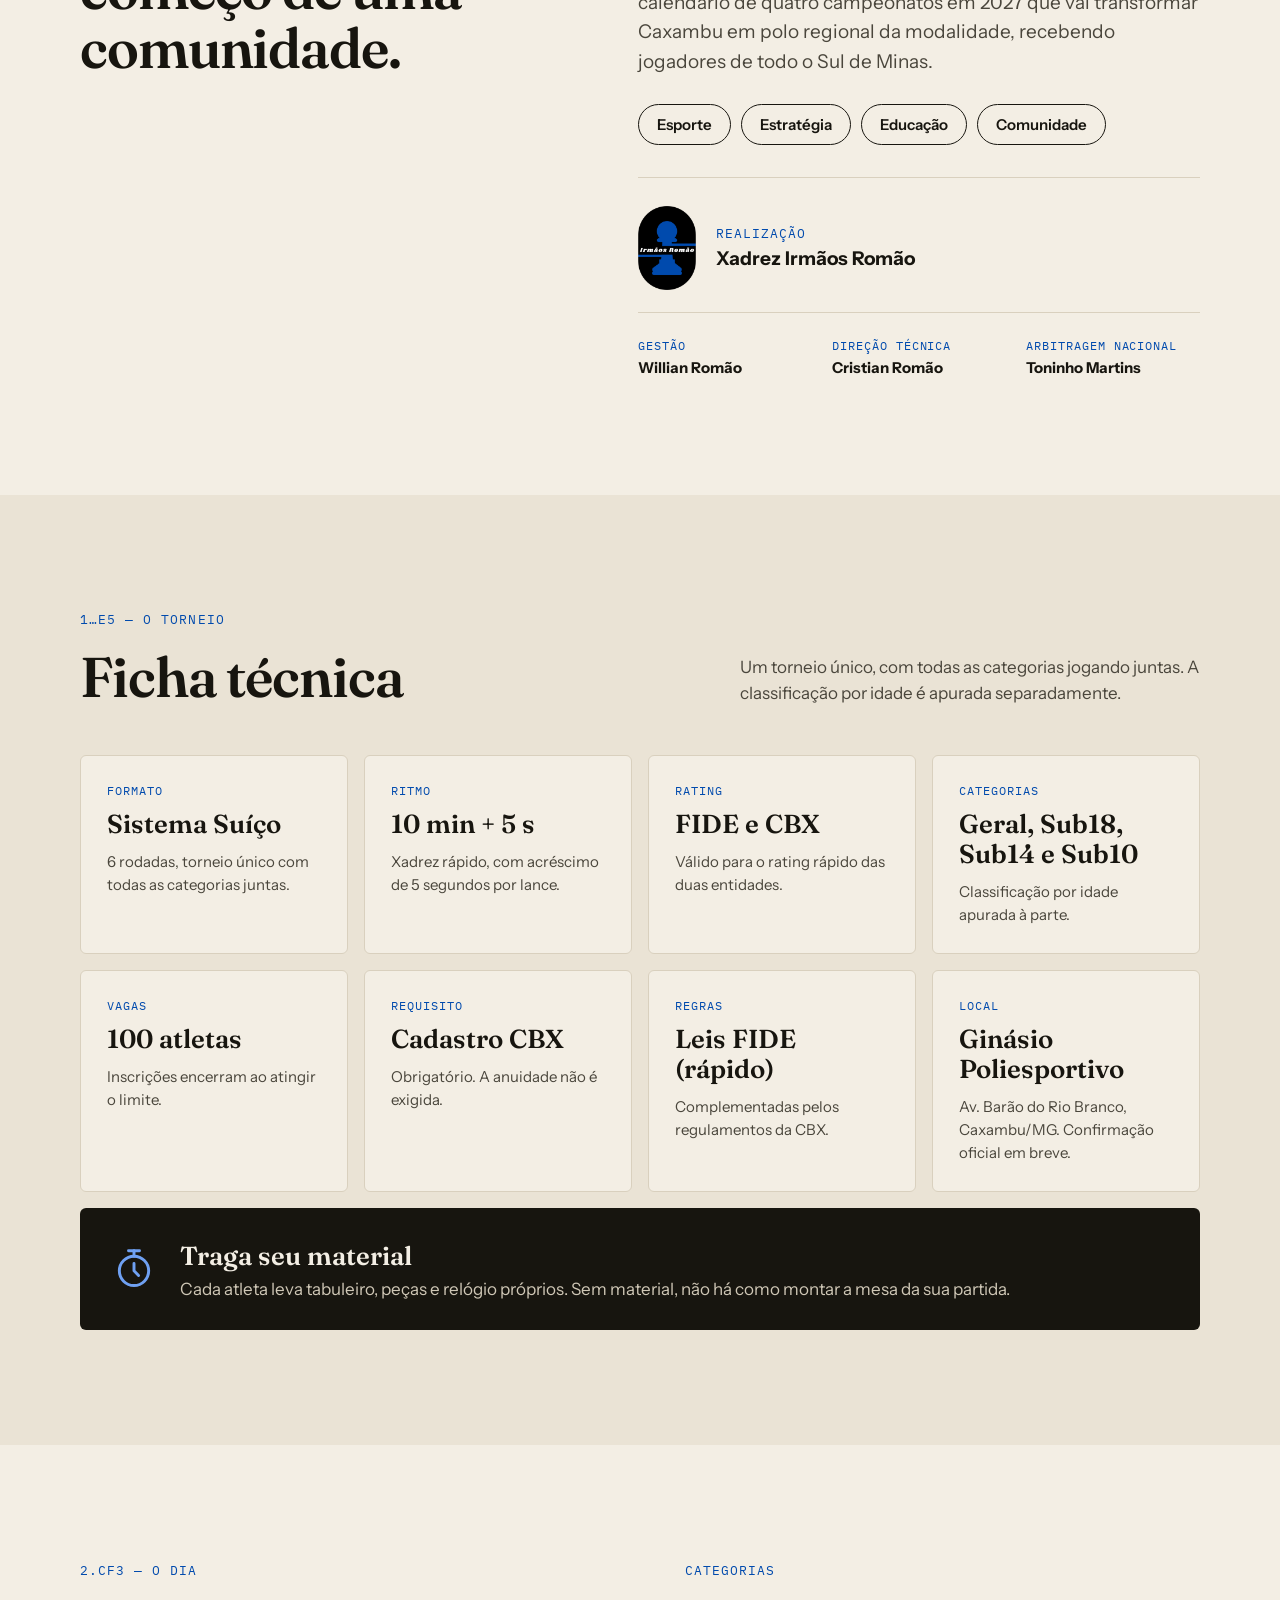
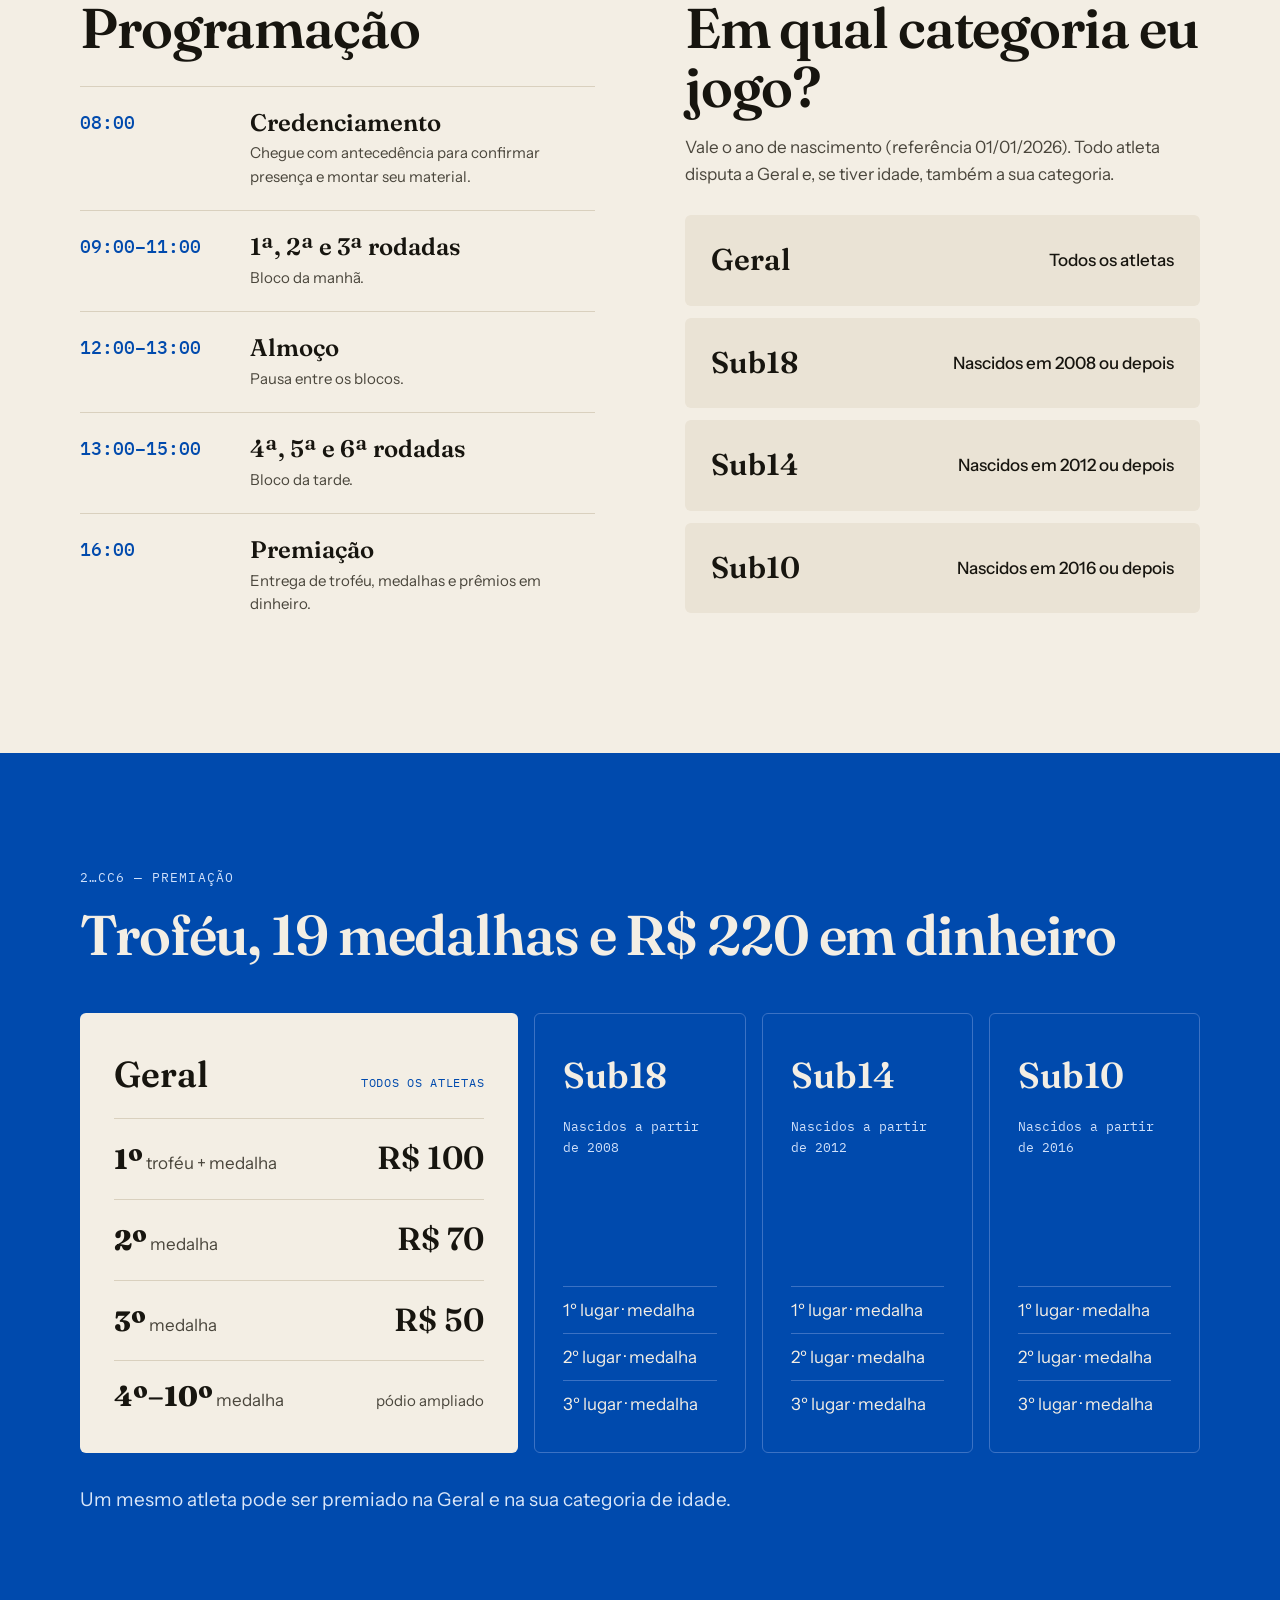
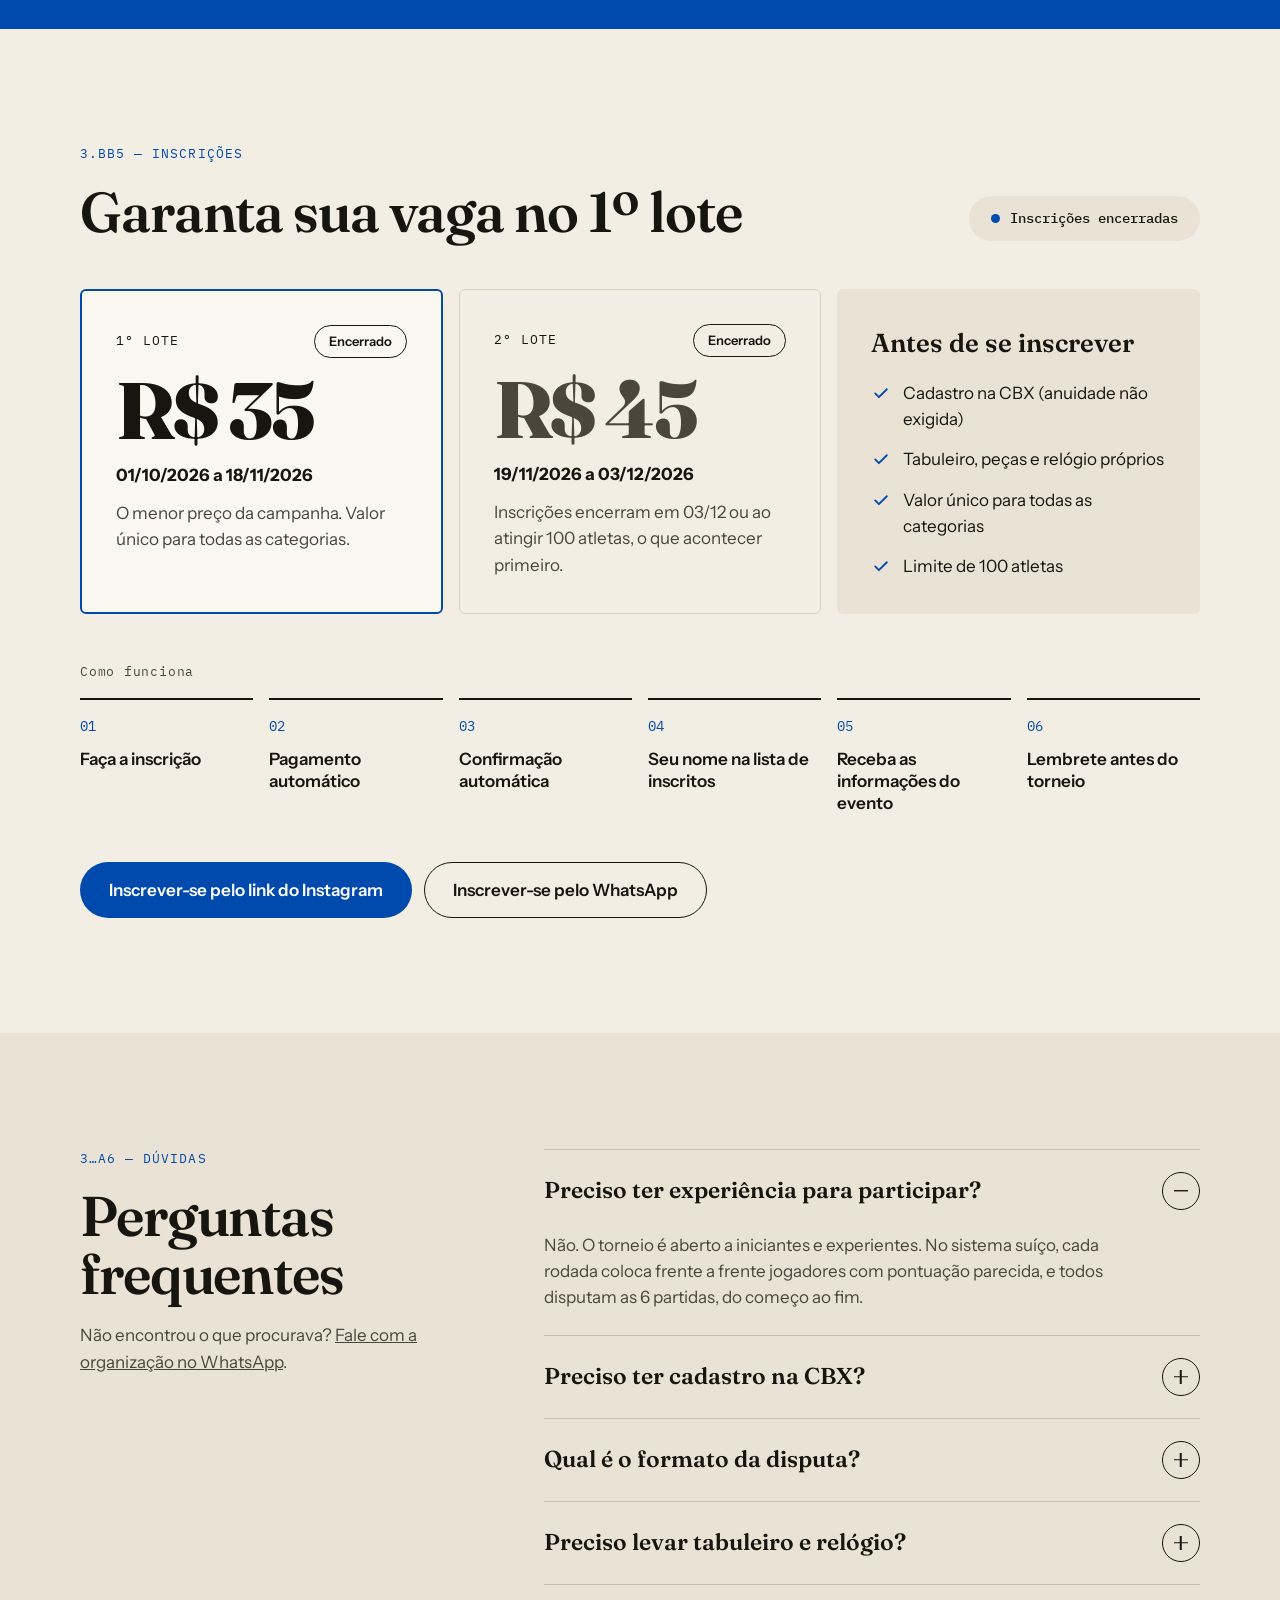
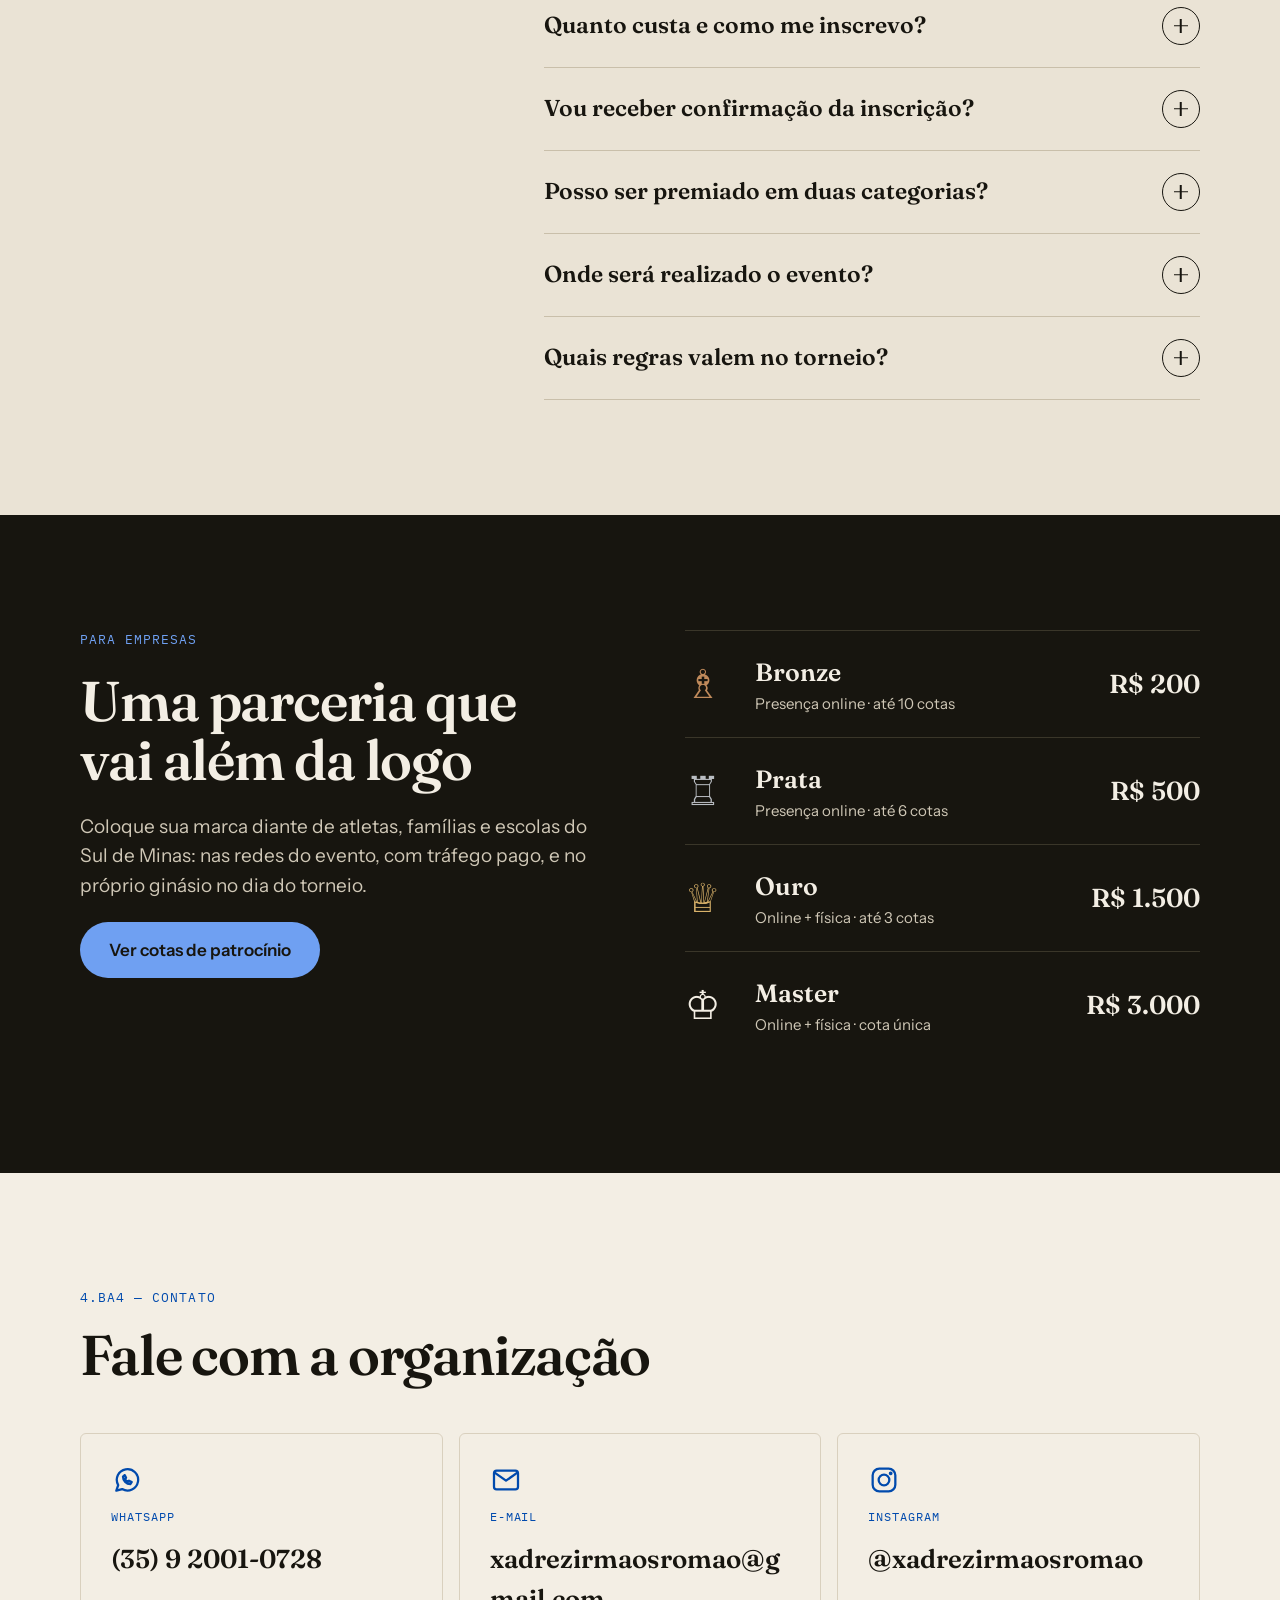
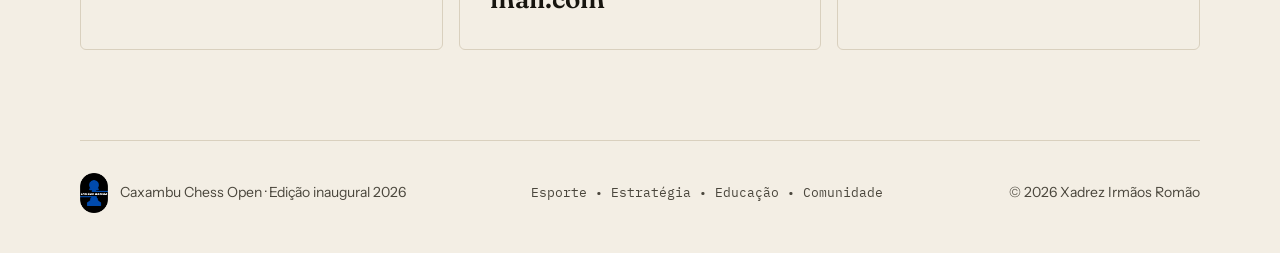
==== commit 4d33c4cc: "Rename index.html.html to index.html" ====
--- a/index.html
+++ b/index.html
@@ -1,644 +1,814 @@
-<!DOCTYPE html>
+<!doctype html>
 <html lang="pt-BR">
 <head>
 <meta charset="utf-8">
 <meta name="viewport" content="width=device-width, initial-scale=1, viewport-fit=cover">
-<title>Caxambu Chess Open 2026 | Torneio de xadrez rápido FIDE e CBX em Caxambu/MG</title>
-<meta name="description" content="Edição inaugural do Caxambu Chess Open: sábado, 5 de dezembro de 2026, em Caxambu/MG. Torneio de xadrez rápido 10+5 válido para rating FIDE e CBX, com premiação Geral, Sub18, Sub14 e Sub10. Até 100 vagas.">
-<meta name="keywords" content="xadrez, torneio de xadrez, Caxambu, Sul de Minas, rating FIDE, CBX, xadrez rápido, Caxambu Chess Open">
-<meta name="theme-color" content="#0C1B33">
-<link rel="canonical" href="https://caxambu-chess-open.vercel.app/">
-<meta property="og:type" content="website">
-<meta property="og:locale" content="pt_BR">
-<meta property="og:title" content="Caxambu Chess Open: edição inaugural, 5/12/2026">
-<meta property="og:description" content="Torneio de xadrez rápido válido para rating FIDE e CBX em Caxambu/MG. Inscrições a partir de R$ 35,00.">
-<meta property="og:image" content="https://caxambu-chess-open.vercel.app/og.png">
-<meta property="og:image:width" content="1200">
-<meta property="og:image:height" content="630">
-<meta name="twitter:card" content="summary_large_image">
-<link rel="icon" type="image/png" href="/favicon.png">
-<link rel="apple-touch-icon" href="/apple-touch-icon.png">
+<title>Caxambu Chess Open · 05/12/2026 · Caxambu/MG</title>
+<meta name="description" content="Edição inaugural do Caxambu Chess Open: 6 rodadas de xadrez rápido valendo rating FIDE e CBX, no sábado 05/12/2026, em Caxambu/MG. Inscrições a partir de R$ 35.">
+<meta property="og:title" content="Caxambu Chess Open · Edição inaugural">
+<meta property="og:description" content="Sábado, 05/12/2026, em Caxambu/MG. Xadrez rápido 10+5, rating FIDE e CBX, 100 vagas. Inscrições a partir de R$ 35.">
+<meta name="theme-color" content="#004AAD">
 <link rel="preconnect" href="https://fonts.googleapis.com">
 <link rel="preconnect" href="https://fonts.gstatic.com" crossorigin>
-<link href="https://fonts.googleapis.com/css2?family=Public+Sans:wght@400;600;700&family=Zilla+Slab:ital,wght@0,700;1,700&display=swap" rel="stylesheet">
-<link rel="stylesheet" href="/styles.css">
-<script type="application/ld+json">
-{
-  "@context":"https://schema.org",
-  "@type":"SportsEvent",
-  "name":"Caxambu Chess Open — Edição Inaugural",
-  "startDate":"2026-12-05T08:00:00-03:00",
-  "endDate":"2026-12-05T17:00:00-03:00",
-  "eventStatus":"https://schema.org/EventScheduled",
-  "eventAttendanceMode":"https://schema.org/OfflineEventAttendanceMode",
-  "sport":"Xadrez",
-  "location":{"@type":"Place","name":"Ginásio Poliesportivo Jorge Curi","address":{"@type":"PostalAddress","streetAddress":"Av. Barão do Rio Branco, 2-470","postalCode":"37440-000","addressLocality":"Caxambu","addressRegion":"MG","addressCountry":"BR"}},
-  "organizer":{"@type":"Organization","name":"Irmãos Romão","url":"https://www.instagram.com/xadrezirmaosromao/"},
-  "offers":{"@type":"Offer","price":"35.00","priceCurrency":"BRL","url":"https://forms.gle/YtEv5EiKAwKmfXi1A","validFrom":"2026-10-01"}
+<link rel="stylesheet" href="https://fonts.googleapis.com/css2?family=Fraunces:ital,opsz,wght@0,9..144,400;0,9..144,600;0,9..144,800;1,9..144,400&family=Instrument+Sans:wght@400;500;600;700&family=IBM+Plex+Mono:wght@400;500&display=swap">
+<style>
+:root{
+  --paper:#F3EEE4; --paper2:#EAE3D5; --card:#FBF8F1; --ink:#17150F; --soft:#4A463C; --line:#D9D0BE; --line2:#C9BFAA;
+  --label:#004AAD; --btn:#004AAD; --btn-text:#FFFFFF; --hl:#DCE7F8;
+  --night:#17150F; --night-text:#F3EEE4; --night-soft:#CFC7B6; --night-line:#3A3629;
+  --blue:#004AAD; --on-blue-soft:#D9E6F8; --blue-line:#3B72C4; --on-blue-label:#CFE0FA;
+  --sky:#6FA0F2; --gold:#D9B26A;
+  --serif:'Fraunces', Georgia, 'Times New Roman', serif;
+  --sans:'Instrument Sans', 'Helvetica Neue', Helvetica, Arial, sans-serif;
+  --mono:'IBM Plex Mono', ui-monospace, 'SFMono-Regular', Menlo, monospace;
+  --sym:'Segoe UI Symbol', 'DejaVu Sans', 'Noto Sans Symbols 2', 'Apple Symbols', serif;
+  box-sizing:border-box;
+  padding-top:env(safe-area-inset-top, 0px);
+  padding-bottom:env(safe-area-inset-bottom, 0px);
+  color-scheme:light;
 }
-</script>
-<style>
-/* ---------- Hero ---------- */
-.hero{position:relative;background:var(--tinta);color:#fff;overflow:hidden;padding:clamp(3rem,8vw,5.5rem) 0 0}
-.hero .wrap{display:grid;gap:3rem;align-items:center}
-@media (min-width:900px){.hero .wrap{grid-template-columns:1.1fr 1fr}}
-.hero-edicao{display:inline-block;color:var(--ouro-claro);font-weight:600;margin-bottom:1rem;border:1px solid rgba(243,231,196,.35);padding:.35rem .8rem;border-radius:999px;font-size:.95rem}
-.hero h1{font-size:clamp(3.1rem,11vw,6.4rem);font-style:italic;letter-spacing:-.02em;line-height:.95;margin-bottom:1.25rem}
-.hero h1 .l2{display:block;color:#9EC2FF}
-.hero-data{font-size:clamp(1.1rem,2.6vw,1.35rem);color:#DCE3EE;margin-bottom:2rem;max-width:34ch}
-.hero-data strong{color:#fff}
-.hero-acoes{display:flex;flex-wrap:wrap;gap:.75rem}
-.hero-selos{display:flex;align-items:center;gap:1rem;margin-top:2.25rem;color:#B9C4D6;font-size:.9rem}
-.hero-selos .selos{display:flex;gap:.6rem}
-.hero-selos .selos span{background:#fff;border-radius:6px;padding:.3rem .45rem;display:block}
-.hero-selos img{height:34px;width:auto}
-
-/* Relógio de xadrez (contagem regressiva) */
-.relogio{max-width:470px;width:100%;justify-self:center}
-.relogio-botoes{display:flex;justify-content:space-around;padding:0 18%}
-.relogio-botoes i{display:block;width:62px;height:18px;border-radius:8px 8px 0 0;background:#2A3C5C}
-.relogio-botoes i:first-child{height:10px;margin-top:8px;background:var(--azul)}
-.relogio-caixa{background:linear-gradient(#1C2E4E,#14233F);border-radius:18px 18px 10px 10px;padding:18px;box-shadow:inset 0 2px 0 rgba(255,255,255,.08),0 24px 50px rgba(0,0,0,.35);display:grid;grid-template-columns:1fr 1fr;gap:14px}
-.visor{background:#E9EEF6;color:var(--tinta);border-radius:8px;padding:1rem .6rem .8rem;text-align:center;box-shadow:inset 0 3px 8px rgba(12,27,51,.25)}
-.visor-num{font:700 clamp(2.4rem,9vw,3.6rem)/1 var(--display);font-variant-numeric:tabular-nums;letter-spacing:.01em}
-.visor-num.menor{font-size:clamp(1.55rem,6vw,2.3rem);padding:.35em 0 .3em}
-.visor-rotulo{font-size:.85rem;color:var(--cinza);margin-top:.35rem}
-.relogio-legenda{text-align:center;color:#B9C4D6;font-size:.95rem;margin-top:1rem}
-.tabuleiro-faixa{height:36px;margin-top:clamp(3rem,7vw,4.5rem);background:
-  repeating-conic-gradient(var(--azul) 0 25%, transparent 0 50%) 0 0/36px 36px}
-
-/* ---------- O evento ---------- */
-.evento-grid{display:grid;gap:3rem}
-@media (min-width:900px){.evento-grid{grid-template-columns:1fr 1fr}}
-.numeros{display:grid;grid-template-columns:1fr 1fr;gap:1px;background:var(--linha);border:1px solid var(--linha);border-radius:10px;overflow:hidden;margin-top:2rem}
-.numeros div{background:#fff;padding:1.2rem 1rem}
-.numeros b{display:block;font:700 2.4rem/1 var(--display);color:var(--azul)}
-.numeros span{color:var(--cinza);font-size:.95rem}
-.ficha{margin:0;display:grid;gap:0;border-top:2px solid var(--tinta)}
-.ficha div{display:grid;grid-template-columns:8.5rem 1fr;gap:1rem;padding:.9rem 0;border-bottom:1px solid var(--linha)}
-.ficha dt{font-weight:700}
-.ficha dd{margin:0;color:#2A3A55}
-@media (max-width:520px){.ficha div{grid-template-columns:1fr;gap:.15rem}}
-
-/* ---------- Inscrições ---------- */
-.lotes{display:grid;gap:1.25rem;margin:2.5rem 0}
-@media (min-width:760px){.lotes{grid-template-columns:1fr 1fr}}
-.lote{border:2px solid var(--linha);border-radius:12px;padding:1.6rem;background:#fff;position:relative}
-.lote.vigente{border-color:var(--azul);box-shadow:0 0 0 4px var(--azul-claro)}
-.lote.passado{opacity:.55}
-.lote-tag{position:absolute;top:-.85rem;left:1.25rem;background:var(--azul);color:#fff;font-size:.85rem;font-weight:700;padding:.2rem .7rem;border-radius:999px;display:none}
-.lote.vigente .lote-tag{display:inline-block}
-.lote h3{font-size:1.2rem;font-style:normal;margin-bottom:.25rem}
-.lote-preco{font:700 3rem/1 var(--display);margin:.4rem 0 .6rem}
-.lote-preco small{font-size:1.2rem;vertical-align:.9em;margin-right:.15rem}
-.lote p{margin:0;color:var(--cinza)}
-.status-inscricao{font-weight:600;margin-bottom:1.25rem}
-.passos{list-style:none;padding:0;margin:0 0 2rem;display:grid;gap:1rem;counter-reset:p}
-@media (min-width:760px){.passos{grid-template-columns:repeat(3,1fr)}}
-.passos li{counter-increment:p;padding:1.25rem 1.25rem 1.25rem 4rem;position:relative;background:var(--papel);border-radius:10px}
-.passos li::before{content:counter(p);position:absolute;left:1.1rem;top:1.1rem;width:2.1rem;height:2.1rem;border-radius:50%;background:var(--tinta);color:#fff;display:grid;place-items:center;font:700 1.1rem/1 var(--display)}
-.passos b{display:block;margin-bottom:.2rem}
-.avisos{display:grid;gap:.75rem;margin:0 0 2rem;padding:0;list-style:none}
-@media (min-width:760px){.avisos{grid-template-columns:1fr 1fr}}
-.avisos li{border-left:4px solid var(--ouro);padding:.2rem 0 .2rem 1rem}
-.inscricao-acoes{display:flex;flex-wrap:wrap;gap:.75rem}
-.btn-escuro{background:var(--tinta);color:#fff}
-.btn-escuro:hover{background:#1C2E4E}
-.btn-wpp{background:#1F8F4E;color:#fff}
-.btn-wpp:hover{background:#18743F}
-
-/* ---------- Programação ---------- */
-.agenda{list-style:none;padding:0;margin:2.5rem 0 0;max-width:720px}
-.agenda li{display:grid;grid-template-columns:7.5rem 1fr;gap:1rem;align-items:baseline;padding:1rem 0;border-bottom:1px solid rgba(255,255,255,.12)}
-.agenda time{font:700 1.5rem/1 var(--display);font-variant-numeric:tabular-nums;color:#9EC2FF}
-.agenda .pausa{color:#B9C4D6}
-.agenda .pausa time{color:#B9C4D6;font-size:1.15rem}
-.agenda .final time{color:var(--ouro-claro)}
-.agenda span{font-size:1.1rem}
-
-/* ---------- Premiação ---------- */
-.premios{display:grid;gap:1.25rem;margin-top:2.5rem}
-@media (min-width:900px){.premios{grid-template-columns:1.35fr 1fr}}
-.premio-geral{background:var(--tinta);color:#fff;border-radius:14px;padding:2rem;position:relative;overflow:hidden}
-.premio-geral h3{font-size:1.8rem;font-style:italic}
-.premio-geral .quem{color:#B9C4D6;margin-bottom:1.5rem}
-.podio{display:grid;grid-template-columns:repeat(3,1fr);gap:.75rem;align-items:end;margin-bottom:1.5rem}
-.degrau{background:rgba(255,255,255,.07);border-radius:10px 10px 0 0;padding:1rem .5rem;text-align:center;border-top:3px solid var(--ouro)}
-.degrau.p1{order:2;padding-top:1.8rem;background:rgba(184,145,47,.18)}
-.degrau.p2{order:1;border-top-color:#C3CBD8}
-.degrau.p3{order:3;border-top-color:#B47A45}
-.degrau b{display:block;font:700 1.9rem/1 var(--display)}
-.degrau .valor{display:block;font-weight:700;font-size:1.15rem;margin-top:.4rem;white-space:nowrap}
-@media (max-width:420px){.premio-geral{padding:1.5rem 1.1rem}.podio{gap:.4rem}.degrau .valor{font-size:.95rem}}
-.degrau small{color:#B9C4D6;font-size:.85rem}
-.premio-geral ul{margin:0;padding-left:1.1rem;color:#DCE3EE}
-.bases{display:grid;gap:1rem}
-.base{background:#fff;border:1px solid var(--linha);border-radius:12px;padding:1.25rem 1.4rem;display:grid;grid-template-columns:auto 1fr;gap:.2rem 1.2rem;align-items:center}
-.base h3{font-size:1.6rem;font-style:italic;margin:0;grid-row:span 2;color:var(--azul);min-width:4.2rem}
-.base p{margin:0}
-.base .nasc{color:var(--cinza);font-size:.95rem}
-.nota{margin-top:1.75rem;padding:1rem 1.25rem;background:var(--ouro-claro);border-radius:10px;max-width:80ch}
-
-/* ---------- Acordeões ---------- */
-.acordeao{max-width:820px;margin-top:2rem;border-top:1px solid var(--linha)}
-.acordeao details{border-bottom:1px solid var(--linha)}
-.acordeao summary{cursor:pointer;list-style:none;padding:1.15rem 2.5rem 1.15rem 0;font-weight:600;font-size:1.08rem;position:relative}
-.acordeao summary::-webkit-details-marker{display:none}
-.acordeao summary::after{content:"";position:absolute;right:.4rem;top:50%;width:12px;height:12px;border-right:2px solid var(--azul);border-bottom:2px solid var(--azul);transform:translateY(-70%) rotate(45deg);transition:transform .2s}
-.acordeao details[open] summary::after{transform:translateY(-30%) rotate(-135deg)}
-.acordeao .resp{padding:0 0 1.25rem;color:#2A3A55;max-width:70ch}
-.acordeao .resp ol{margin:0;padding-left:1.25rem}
-.link-reg{margin-top:1.75rem}
-
-/* ---------- Local ---------- */
-.local-grid{display:grid;gap:2rem;margin-top:2rem}
-@media (min-width:900px){.local-grid{grid-template-columns:1fr 1.3fr;align-items:start}}
-.local-card{background:#fff;border:1px solid var(--linha);border-radius:12px;padding:1.6rem}
-.local-card h3{font-style:italic}
-.mapa{border-radius:12px;overflow:hidden;border:1px solid var(--linha);aspect-ratio:4/3;background:var(--azul-claro)}
-.mapa iframe{width:100%;height:100%;border:0;display:block}
-
-/* ---------- Patrocínio ---------- */
-.cotas{display:grid;gap:1rem;margin:2.5rem 0}
-@media (min-width:700px){.cotas{grid-template-columns:1fr 1fr}}
-@media (min-width:1080px){.cotas{grid-template-columns:repeat(4,1fr)}}
-.cota{background:rgba(255,255,255,.05);border:1px solid rgba(255,255,255,.14);border-radius:12px;padding:1.5rem;display:flex;flex-direction:column}
-.cota h3{font-size:1.7rem;font-style:italic;margin-bottom:.2rem}
-.cota .tipo{color:#B9C4D6;font-size:.92rem;margin-bottom:1rem}
-.cota ul{margin:0;padding-left:1.1rem;display:grid;gap:.45rem;font-size:.97rem;color:#DCE3EE}
-.cota .vagas{margin-top:auto;padding-top:1.25rem;font-size:.9rem;color:#B9C4D6}
-.cota-bronze h3{color:#E0A677}.cota-prata h3{color:#D5DDEA}.cota-ouro h3{color:#E9C96B}
-.cota-master{background:linear-gradient(160deg,rgba(0,74,173,.45),rgba(0,74,173,.12));border-color:#4F86D6}
-.cota-master h3{color:#fff}
-.anual{border:1px dashed rgba(255,255,255,.3);border-radius:12px;padding:1.75rem;display:grid;gap:1.25rem;margin-bottom:2.5rem}
-@media (min-width:900px){.anual{grid-template-columns:1.2fr 1fr;align-items:center}}
-.anual h3{font-size:1.6rem;font-style:italic}
-.anual ul{margin:0;padding-left:1.1rem;color:#DCE3EE;display:grid;gap:.35rem}
-.letras-miudas{font-size:.9rem;color:#B9C4D6;max-width:80ch;margin-top:1.5rem}
-.painel{margin-top:3rem;background:#fff;color:var(--tinta);border-radius:14px;padding:2rem;text-align:center}
-.painel h3{font-style:italic;font-size:1.5rem}
-.painel-nivel{display:flex;flex-wrap:wrap;justify-content:center;gap:1rem;min-height:1px}
-.painel-vazio{color:var(--cinza);margin:0}
-
-/* ---------- Realização ---------- */
-.parceiros{display:grid;gap:2rem;margin-top:2.5rem}
-@media (min-width:760px){.parceiros{grid-template-columns:1fr 1fr 1.4fr}}
-.parceiro{text-align:center}
-.parceiro h3{font-size:1rem;font-family:var(--texto);font-weight:700;color:var(--cinza);margin-bottom:1rem}
-.parceiro .logos{display:flex;justify-content:center;align-items:center;gap:1.5rem;min-height:110px}
-.parceiro img{max-height:110px;width:auto}
-.parceiro img.menor{max-height:84px}
-.parceiro p{font-size:.95rem;margin:.75rem 0 0;color:#2A3A55}
-
-/* ---------- Calendário ---------- */
-.calendario{display:grid;gap:2rem;align-items:center}
-@media (min-width:900px){.calendario{grid-template-columns:1.2fr 1fr}}
-.etapas{display:grid;grid-template-columns:repeat(6,1fr);gap:6px}
-.etapas span{aspect-ratio:1;border-radius:8px;display:grid;place-items:center;font:700 1.4rem/1 var(--display);background:var(--azul-claro);color:var(--azul)}
-.etapas span:nth-child(even){background:var(--azul);color:#fff}
-.etapas-leg{font-size:.92rem;color:var(--cinza);margin-top:.6rem}
-
-/* ---------- Contato ---------- */
-.contatos{display:grid;gap:1rem;margin-top:2rem}
-@media (min-width:760px){.contatos{grid-template-columns:repeat(3,1fr)}}
-.contato{display:flex;gap:1rem;align-items:center;background:#fff;border:1px solid var(--linha);border-radius:12px;padding:1.25rem;text-decoration:none;color:var(--tinta)}
-.contato:hover{border-color:var(--azul)}
-.contato svg{width:34px;height:34px;flex:none;color:var(--azul)}
-.contato b{display:block}
-.contato span{color:var(--cinza);font-size:.95rem;word-break:break-word}
+@media (prefers-color-scheme: dark){
+  :root:not([data-theme="light"]){
+    --paper:#131210; --paper2:#1C1B17; --card:#22201B; --ink:#F1ECE2; --soft:#B9B2A3; --line:#34312A; --line2:#45413A;
+    --label:#8DB3F5; --btn:#2F68C0; --btn-text:#FFFFFF; --hl:#1D2E4A;
+    --night:#0A0A08; --night-line:#2A2822; color-scheme:dark;
+  }
+}
+:root[data-theme="dark"]{
+  --paper:#131210; --paper2:#1C1B17; --card:#22201B; --ink:#F1ECE2; --soft:#B9B2A3; --line:#34312A; --line2:#45413A;
+  --label:#8DB3F5; --btn:#2F68C0; --btn-text:#FFFFFF; --hl:#1D2E4A;
+  --night:#0A0A08; --night-line:#2A2822; color-scheme:dark;
+}
+*,*::before,*::after{box-sizing:inherit}
+html{scroll-padding-top:calc(env(safe-area-inset-top, 0px) + 84px);scroll-behavior:smooth}
+@media (prefers-reduced-motion: reduce){html{scroll-behavior:auto}}
+body{margin:0;background:var(--paper);color:var(--ink);font-family:var(--sans);font-size:17px;line-height:1.55;-webkit-font-smoothing:antialiased;overflow-x:hidden}
+img{max-width:100%;display:block}
+a{color:inherit}
+:focus-visible{outline:3px solid var(--sky);outline-offset:3px;border-radius:4px}
+.wrap{width:100%;max-width:1200px;margin:0 auto;padding-inline:clamp(20px,5vw,40px)}
+.sec{padding-block:clamp(72px,9vw,128px)}
+.lbl{font-family:var(--mono);font-size:13px;letter-spacing:.08em;text-transform:uppercase;color:var(--label)}
+h1,h2,h3{font-family:var(--serif);margin:0;font-weight:600;letter-spacing:-.02em;line-height:1.05}
+h2{font-size:clamp(36px,4.6vw,56px)}
+h3{font-size:clamp(26px,3vw,36px)}
+p{margin:0}
+.soft{color:var(--soft)}
+.head{display:flex;flex-direction:column;gap:18px}
+.head-row{display:flex;justify-content:space-between;align-items:flex-end;gap:32px 48px;flex-wrap:wrap;margin-bottom:clamp(32px,4vw,48px)}
+.head-row > p{max-width:460px}
+
+.btn{display:inline-flex;align-items:center;justify-content:center;min-height:52px;padding:14px 28px;border-radius:999px;font-weight:600;font-size:17px;text-decoration:none;border:1.5px solid transparent;transition:transform .15s ease}
+.btn:active{transform:scale(.98)}
+.btn-primary{background:var(--btn);color:var(--btn-text)}
+.btn-primary:hover{filter:brightness(1.12)}
+.btn-ghost{border-color:currentColor;color:var(--ink)}
+.btn-ghost:hover{background:var(--paper2)}
+.btn-sky{background:var(--sky);color:#17150F}
+.btn-sky:hover{filter:brightness(1.08)}
+.btn-ghost-light{border-color:var(--night-text);color:var(--night-text)}
+.btn-row{display:flex;gap:12px;flex-wrap:wrap}
+
+/* nav */
+.nav{position:sticky;top:env(safe-area-inset-top, 0px);z-index:20;background:var(--paper);border-bottom:1px solid var(--line)}
+.nav-in{display:flex;align-items:center;justify-content:space-between;gap:24px;height:80px}
+.brand{display:flex;align-items:center;gap:12px;text-decoration:none}
+.brand img{height:52px;width:auto}
+.brand span{font-family:var(--serif);font-size:21px;font-weight:600;letter-spacing:-.01em}
+.nav-links{display:flex;align-items:center;gap:30px;font-size:15px;font-weight:500}
+.nav-links a{text-decoration:none}
+.nav-links a:not(.btn):hover{text-decoration:underline;text-underline-offset:4px}
+.nav-links .btn{min-height:46px;padding:10px 22px;font-size:15px}
+.menu-btn{display:none;min-height:46px;padding:0 18px;border-radius:999px;border:1.5px solid var(--ink);background:none;color:var(--ink);font:600 15px var(--sans);cursor:pointer}
+@media (max-width: 960px){
+  .menu-btn{display:inline-flex;align-items:center}
+  .nav-links{display:none;position:absolute;left:0;right:0;top:100%;flex-direction:column;align-items:stretch;gap:0;background:var(--paper);border-bottom:1px solid var(--line);padding:8px clamp(20px,5vw,40px) 20px}
+  .nav.open .nav-links{display:flex}
+  .nav-links a:not(.btn){padding:14px 0;border-bottom:1px solid var(--line);font-size:17px}
+  .nav-links .btn{margin-top:16px;min-height:52px;font-size:17px}
+  .brand span{font-size:18px}
+  .brand img{height:44px}
+}
+
+/* hero */
+.hero{display:grid;grid-template-columns:minmax(0,1fr) minmax(0,480px);gap:clamp(40px,6vw,88px);align-items:center;padding-block:clamp(48px,7vw,96px) clamp(64px,8vw,112px)}
+.hero-copy{display:flex;flex-direction:column;gap:28px}
+.hero h1{font-size:clamp(60px,9vw,124px);line-height:.92;font-weight:800;letter-spacing:-.035em}
+.hero h1 em{font-weight:400}
+.hero-lead{font-size:clamp(18px,1.6vw,21px);color:var(--soft);max-width:580px}
+.cd-wrap{display:flex;flex-direction:column;gap:12px}
+.cd-lbl{font-family:var(--mono);font-size:13px;letter-spacing:.06em;color:var(--soft)}
+.cd{display:grid;grid-template-columns:repeat(4,minmax(0,104px));gap:10px}
+.cd div{border:1px solid var(--ink);border-radius:4px;text-align:center;padding:14px 0 12px}
+.cd b{display:block;font-family:var(--serif);font-size:clamp(32px,4vw,44px);line-height:1;font-weight:600;font-variant-numeric:tabular-nums}
+.cd span{display:block;font-family:var(--mono);font-size:12px;margin-top:8px;color:var(--soft)}
+.facts{display:flex;flex-wrap:wrap;gap:20px 40px;padding-top:24px;border-top:1px solid var(--line)}
+.facts .lbl{font-size:12px}
+.facts b{font-size:18px}
+.board-wrap{display:flex;flex-direction:column;gap:14px}
+.board{display:grid;grid-template-columns:repeat(8,minmax(0,1fr));aspect-ratio:1;border:clamp(6px,1vw,10px) solid #17150F;border-radius:6px;box-shadow:0 30px 60px -24px rgba(23,21,15,.5);font-family:var(--sym);container-type:inline-size}
+.sq{display:flex;align-items:center;justify-content:center;aspect-ratio:1}
+.sq.l{background:#EDE5D3}.sq.d{background:#2F68C0}.sq.hl{background:#9DBDF0}
+.pc{font-size:10cqw;line-height:1}
+.pc.w{color:#FBF8F1;text-shadow:0 0 2px #17150F,0 1px 3px rgba(0,0,0,.55)}
+.pc.b{color:#17150F;text-shadow:0 0 2px rgba(251,248,241,.9),0 0 1px rgba(251,248,241,.9)}
+.board-cap{font-family:var(--mono);font-size:13px;color:var(--soft);text-align:center}
+@media (max-width: 900px){
+  .hero{grid-template-columns:1fr}
+  .board-wrap{max-width:420px;width:100%;justify-self:center}
+}
+
+/* stats */
+.stats{background:var(--night);color:var(--night-text)}
+.stats .wrap{display:grid;grid-template-columns:repeat(4,minmax(0,1fr));padding-block:52px;gap:28px 0}
+.stat{padding-inline:24px;border-left:1px solid var(--night-line)}
+.stat-n{font-family:var(--serif);font-size:clamp(48px,5vw,68px);line-height:1;font-weight:600;color:var(--sky);letter-spacing:-.02em}
+.stat-t{font-size:16px;color:var(--night-soft);margin-top:6px}
+@media (max-width: 760px){.stats .wrap{grid-template-columns:repeat(2,minmax(0,1fr))}.stat{padding-inline:16px}}
+
+/* sobre */
+.sobre{display:grid;grid-template-columns:minmax(0,5fr) minmax(0,6fr);gap:clamp(32px,7vw,96px)}
+.sobre-body{display:flex;flex-direction:column;gap:22px;font-size:19px;color:var(--soft);padding-top:44px}
+.pills{display:flex;flex-wrap:wrap;gap:10px;padding:6px 0 10px}
+.pills span{border:1px solid var(--ink);border-radius:999px;padding:8px 18px;font-size:15px;font-weight:600;color:var(--ink)}
+.realiza{display:flex;align-items:center;gap:20px;padding-top:28px;border-top:1px solid var(--line)}
+.realiza img{height:84px;width:auto}
+.realiza b{color:var(--ink);font-size:19px}
+.credits{display:grid;grid-template-columns:repeat(3,minmax(0,1fr));gap:20px;padding-top:24px;border-top:1px solid var(--line);font-size:15px}
+.credits .lbl{font-size:12px}
+.credits b{color:var(--ink)}
+@media (max-width: 900px){.sobre{grid-template-columns:1fr}.sobre-body{padding-top:0}}
+@media (max-width: 560px){.credits{grid-template-columns:1fr}}
+
+/* ficha */
+.band{background:var(--paper2)}
+.ficha{display:grid;grid-template-columns:repeat(4,minmax(0,1fr));gap:16px}
+.fcard{background:var(--paper);border:1px solid var(--line);border-radius:6px;padding:26px;display:flex;flex-direction:column;gap:10px}
+.fcard .lbl{font-size:12px}
+.fv{font-family:var(--serif);font-size:26px;line-height:1.15;font-weight:600}
+.fd{font-size:15px;color:var(--soft)}
+.material{display:flex;align-items:center;gap:24px;background:var(--night);color:var(--night-text);border-radius:6px;padding:28px 32px;margin-top:16px}
+.material svg{flex-shrink:0}
+.material b{display:block;font-family:var(--serif);font-size:26px;font-weight:600}
+.material span{color:var(--night-soft)}
+@media (max-width: 1000px){.ficha{grid-template-columns:repeat(2,minmax(0,1fr))}}
+@media (max-width: 560px){.ficha{grid-template-columns:1fr}.material{flex-direction:column;align-items:flex-start;gap:14px}}
+
+/* programação */
+.two{display:grid;grid-template-columns:repeat(2,minmax(0,1fr));gap:clamp(56px,7vw,96px)}
+.agenda,.cats{list-style:none;margin:28px 0 0;padding:0}
+.ag{display:grid;grid-template-columns:150px minmax(0,1fr);gap:20px;padding:22px 0;border-top:1px solid var(--line)}
+.ag-t{font-family:var(--mono);font-size:18px;font-weight:500;color:var(--label)}
+.ag-n{font-family:var(--serif);font-size:24px;font-weight:600;line-height:1.2}
+.ag-d{font-size:15px;color:var(--soft);margin-top:4px}
+.cats{display:flex;flex-direction:column;gap:12px}
+.cat{display:flex;align-items:center;justify-content:space-between;gap:20px;padding:22px 26px;background:var(--paper2);border-radius:6px}
+.cat-n{font-family:var(--serif);font-size:30px;font-weight:600}
+.cat-d{font-weight:500;text-align:right}
+@media (max-width: 900px){.two{grid-template-columns:1fr}}
+@media (max-width: 480px){.ag{grid-template-columns:1fr;gap:6px}}
+
+/* premiação */
+.prem{background:var(--blue);color:#F3EEE4}
+.prem .lbl{color:var(--on-blue-label)}
+.prem-grid{display:grid;grid-template-columns:repeat(5,minmax(0,1fr));gap:16px}
+.geral{grid-column:span 2;background:#F3EEE4;color:#17150F;border-radius:6px;padding:34px;display:flex;flex-direction:column;gap:16px}
+.geral-h{display:flex;justify-content:space-between;align-items:baseline;gap:12px;flex-wrap:wrap}
+.geral-h b{font-family:var(--serif);font-size:36px;font-weight:600}
+.geral-h span{font-family:var(--mono);font-size:12px;letter-spacing:.06em;text-transform:uppercase;color:#004AAD}
+.pos{display:flex;align-items:baseline;justify-content:space-between;gap:12px;padding-top:14px;border-top:1px solid #D9D0BE}
+.pos b{font-family:var(--serif);font-size:28px;font-weight:800}
+.pos em{font-style:normal;color:#4A463C}
+.pos strong{font-family:var(--serif);font-size:32px;font-weight:600}
+.pos small{font-size:15px;color:#4A463C}
+.pcat{border:1px solid var(--blue-line);border-radius:6px;padding:34px 28px;display:flex;flex-direction:column;gap:14px}
+.pcat-n{font-family:var(--serif);font-size:36px;font-weight:600}
+.pcat-d{font-family:var(--mono);font-size:13px;color:var(--on-blue-label)}
+.pcat ul{list-style:none;margin:auto 0 0;padding:0;display:flex;flex-direction:column;gap:10px}
+.pcat li{padding-top:10px;border-top:1px solid var(--blue-line)}
+.prem-note{margin-top:32px;font-size:19px;color:var(--on-blue-soft)}
+@media (max-width: 1100px){.prem-grid{grid-template-columns:repeat(3,minmax(0,1fr))}.geral{grid-column:1 / -1}}
+@media (max-width: 640px){.prem-grid{grid-template-columns:1fr}}
+
+/* inscrições */
+.status{display:inline-flex;align-items:center;gap:10px;background:var(--paper2);border-radius:999px;padding:12px 22px;font-family:var(--mono);font-size:14px;font-weight:500}
+.status i{width:9px;height:9px;border-radius:50%;background:var(--btn)}
+.lotes{display:grid;grid-template-columns:repeat(3,minmax(0,1fr));gap:16px}
+.lote{border:1px solid var(--line);border-radius:6px;padding:34px;display:flex;flex-direction:column;gap:12px}
+.lote.best{border:2px solid var(--btn);background:var(--card)}
+.lote-h{display:flex;justify-content:space-between;align-items:center;gap:12px}
+.lote-h .lbl{color:var(--ink)}
+.badge{border-radius:999px;padding:5px 14px;font-size:13px;font-weight:600;border:1px solid var(--ink)}
+.badge.on{background:var(--btn);color:#fff;border-color:var(--btn)}
+.price{font-family:var(--serif);font-size:clamp(64px,7vw,80px);line-height:1;font-weight:800;letter-spacing:-.03em}
+.lote:not(.best) .price{color:var(--soft)}
+.reqs{background:var(--paper2);border-radius:6px;padding:34px;display:flex;flex-direction:column;gap:16px}
+.reqs b{font-family:var(--serif);font-size:26px;font-weight:600}
+.reqs ul{list-style:none;margin:0;padding:0;display:flex;flex-direction:column;gap:14px}
+.reqs li{display:flex;gap:12px}
+.reqs svg{flex-shrink:0;margin-top:3px;color:var(--label)}
+.flow{list-style:none;margin:16px 0 0;padding:0;display:grid;grid-template-columns:repeat(6,minmax(0,1fr));gap:16px}
+.flow li{display:flex;flex-direction:column;gap:10px;padding-top:16px;border-top:2px solid var(--ink)}
+.fl-n{font-family:var(--mono);font-size:14px;color:var(--label)}
+.fl-t{font-weight:600;line-height:1.3}
+@media (max-width: 1000px){.lotes{grid-template-columns:repeat(2,minmax(0,1fr))}.reqs{grid-column:1 / -1}.flow{grid-template-columns:repeat(3,minmax(0,1fr))}}
+@media (max-width: 640px){.lotes{grid-template-columns:1fr}.flow{grid-template-columns:repeat(2,minmax(0,1fr))}}
+
+/* faq */
+.faq{display:grid;grid-template-columns:minmax(0,4fr) minmax(0,7fr);gap:clamp(40px,7vw,96px)}
+.faq-list{border-bottom:1px solid var(--line2)}
+.qa{border-top:1px solid var(--line2)}
+.qa summary{list-style:none;display:flex;justify-content:space-between;align-items:center;gap:20px;padding:22px 0;cursor:pointer;font-family:var(--serif);font-size:clamp(19px,2vw,23px);font-weight:600}
+.qa summary::-webkit-details-marker{display:none}
+.qa-i{flex-shrink:0;width:36px;height:36px;border:1px solid var(--ink);border-radius:50%;position:relative}
+.qa-i::before,.qa-i::after{content:"";position:absolute;left:50%;top:50%;width:14px;height:1.5px;background:var(--ink);transform:translate(-50%,-50%)}
+.qa-i::after{transform:translate(-50%,-50%) rotate(90deg);transition:transform .2s ease}
+.qa[open] .qa-i::after{transform:translate(-50%,-50%) rotate(0deg)}
+.qa p{padding:0 56px 24px 0;color:var(--soft)}
+@media (max-width: 900px){.faq{grid-template-columns:1fr}.qa p{padding-right:0}}
+
+/* teaser */
+.dark{background:var(--night);color:var(--night-text)}
+.dark .lbl{color:var(--sky)}
+.dark .soft{color:var(--night-soft)}
+.teaser{display:grid;grid-template-columns:repeat(2,minmax(0,1fr));gap:clamp(40px,7vw,96px)}
+.teaser-copy{display:flex;flex-direction:column;gap:22px}
+.tz-list{list-style:none;margin:0;padding:0}
+.tz{display:grid;grid-template-columns:52px minmax(0,1fr) auto;align-items:center;gap:18px;padding:22px 0;border-top:1px solid var(--night-line)}
+.tz-g{font-family:var(--sym);font-size:40px;line-height:1}
+.g-bronze{color:#C08A5B}.g-prata{color:#B9BDC2}.g-ouro{color:var(--gold)}.g-master{color:#F3EEE4}
+.tz-n{font-family:var(--serif);font-size:25px;font-weight:600}
+.tz-d{font-size:15px;color:var(--night-soft)}
+.tz-p{font-family:var(--serif);font-size:26px;font-weight:600;white-space:nowrap}
+@media (max-width: 900px){.teaser{grid-template-columns:1fr}}
+
+/* contato */
+.contacts{display:grid;grid-template-columns:repeat(3,minmax(0,1fr));gap:16px}
+.ct{text-decoration:none;border:1px solid var(--line);border-radius:6px;padding:30px;display:flex;flex-direction:column;gap:12px;transition:border-color .15s ease}
+.ct:hover{border-color:var(--ink)}
+.ct svg{color:var(--label)}
+.ct .lbl{font-size:12px}
+.ct b{font-family:var(--serif);font-size:clamp(20px,2.2vw,26px);font-weight:600;overflow-wrap:anywhere}
+@media (max-width: 900px){.contacts{grid-template-columns:1fr}}
+.foot{display:flex;justify-content:space-between;align-items:center;gap:16px 32px;flex-wrap:wrap;padding-block:32px 40px;border-top:1px solid var(--line);font-size:14px;color:var(--soft);margin-top:clamp(56px,7vw,96px)}
+.foot-b{display:flex;align-items:center;gap:12px}
+.foot-b img{height:40px;width:auto}
+.foot .mono{font-family:var(--mono);font-size:13px}
+.dark .foot{border-color:var(--night-line);color:var(--night-soft)}
+
+/* ===== patrocínio ===== */
+.p-hero{display:grid;grid-template-columns:minmax(0,7fr) minmax(0,4fr);gap:clamp(40px,7vw,96px);align-items:end;padding-block:clamp(48px,7vw,104px) clamp(64px,7vw,96px)}
+.p-hero h1{font-size:clamp(52px,7.4vw,104px);line-height:.95;font-weight:800;letter-spacing:-.035em}
+.p-hero h1 em{font-weight:400}
+.p-kpis{display:flex;flex-direction:column}
+.p-kpis div{padding:20px 0;border-top:1px solid var(--ink)}
+.p-kpis div:last-child{border-bottom:1px solid var(--ink)}
+.p-kpis b{display:block;font-family:var(--serif);font-size:clamp(40px,4.4vw,52px);line-height:1;font-weight:600}
+.p-kpis span{color:var(--soft)}
+@media (max-width: 900px){.p-hero{grid-template-columns:1fr}}
+.modes{display:grid;grid-template-columns:repeat(2,minmax(0,1fr));gap:16px}
+.mode{border-radius:6px;padding:38px;display:flex;flex-direction:column;gap:16px;background:var(--paper)}
+.mode.night{background:var(--night);color:var(--night-text)}
+.mode.night p{color:var(--night-soft)}
+.mode b{font-family:var(--serif);font-size:clamp(28px,3vw,36px);font-weight:600;line-height:1.1}
+.chips{display:flex;gap:10px;flex-wrap:wrap}
+.chips span{border-radius:999px;padding:6px 16px;font-weight:600;font-size:15px;background:var(--paper2)}
+.chips .c-ouro{background:var(--gold);color:#17150F}
+.chips .c-master{background:#F3EEE4;color:#17150F}
+@media (max-width: 760px){.modes{grid-template-columns:1fr}}
+
+.tiers{display:grid;grid-template-columns:repeat(4,minmax(0,1fr));gap:16px;align-items:stretch}
+.tier{all:unset;box-sizing:border-box;cursor:pointer;display:flex;flex-direction:column;gap:16px;padding:30px 26px;border-radius:6px;border:1.5px solid var(--line);background:var(--card);color:var(--ink);font-family:var(--sans);font-size:16px;line-height:1.5}
+.tier:focus-visible{outline:3px solid var(--sky);outline-offset:3px}
+.tier:hover{border-color:var(--ink)}
+.tier[aria-pressed="true"]{background:#17150F;color:#F3EEE4;border-color:#17150F}
+.tier[aria-pressed="true"] .tier-l,.tier[aria-pressed="true"] .tier-ap span,.tier[aria-pressed="true"] .tier-inc{color:#CFC7B6}
+.tier[aria-pressed="true"] .tier-k,.tier[aria-pressed="true"] .tier-ap{border-color:#4A463C}
+.tier[aria-pressed="true"] .ti-plus,.tier[aria-pressed="true"] .g-master{color:var(--sky)}
+.tier-top{display:flex;justify-content:space-between;align-items:flex-start}
+.tier-g{font-family:var(--sym);font-size:52px;line-height:1}
+.tier .g-bronze{color:#8C5A2B}.tier .g-prata{color:#6E7378}.tier .g-ouro{color:#9A7420}.tier .g-master{color:var(--label)}
+.tier[aria-pressed="true"] .g-bronze{color:#C08A5B}.tier[aria-pressed="true"] .g-prata{color:#B9BDC2}.tier[aria-pressed="true"] .g-ouro{color:var(--gold)}
+.tier-k{font-family:var(--mono);font-size:12px;letter-spacing:.05em;text-transform:uppercase;border:1px solid var(--line);border-radius:999px;padding:5px 12px}
+.tier-n{font-family:var(--serif);font-size:32px;font-weight:600;line-height:1.1;margin-bottom:-14px}
+.tier-p{font-family:var(--serif);font-size:44px;font-weight:800;line-height:1.1;letter-spacing:-.02em;margin-bottom:-14px}
+.tier-l{font-size:15px;color:var(--soft)}
+.tier-ap{display:flex;align-items:baseline;gap:10px;padding:14px 0;border-top:1px solid var(--line);border-bottom:1px solid var(--line)}
+.tier-ap b{font-family:var(--serif);font-size:40px;font-weight:600;line-height:1}
+.tier-ap span{font-size:15px;color:var(--soft)}
+.tier-inc{font-family:var(--mono);font-size:12px;letter-spacing:.04em;text-transform:uppercase;color:var(--soft)}
+.tier-items{display:flex;flex-direction:column;gap:10px}
+.ti{display:flex;gap:10px}
+.ti-plus{color:var(--label);flex-shrink:0}
+@media (max-width: 1100px){.tiers{grid-template-columns:repeat(2,minmax(0,1fr))}}
+@media (max-width: 600px){.tiers{grid-template-columns:1fr}}
+
+.cmp-h{display:flex;justify-content:space-between;align-items:baseline;gap:16px;flex-wrap:wrap;margin:clamp(56px,7vw,88px) 0 24px}
+.cmp-h span{font-family:var(--mono);font-size:13px;color:var(--soft)}
+.scroll{overflow-x:auto;-webkit-overflow-scrolling:touch;border:1px solid var(--line);border-radius:6px}
+.cmp{width:100%;min-width:760px;border-collapse:collapse;font-size:15px}
+.cmp thead th{background:#17150F;color:#F3EEE4;padding:18px 14px;font-family:var(--serif);font-size:21px;font-weight:600}
+.cmp thead th:first-child{text-align:left;padding-left:22px;font-family:var(--mono);font-size:13px;font-weight:400;letter-spacing:.06em;text-transform:uppercase}
+.cmp tbody th{text-align:left;font-weight:400;padding:16px 22px;font-size:16px}
+.cmp td{text-align:center;padding:16px 12px}
+.cmp tbody tr{border-top:1px solid var(--line)}
+.cmp td.no{color:var(--soft);opacity:.7}
+.cmp tr.total th,.cmp tr.total td{font-weight:700}
+.cmp[data-sel="0"] thead th:nth-child(2),.cmp[data-sel="1"] thead th:nth-child(3),.cmp[data-sel="2"] thead th:nth-child(4),.cmp[data-sel="3"] thead th:nth-child(5){background:#004AAD}
+.cmp[data-sel="0"] td:nth-of-type(1),.cmp[data-sel="1"] td:nth-of-type(2),.cmp[data-sel="2"] td:nth-of-type(3),.cmp[data-sel="3"] td:nth-of-type(4){background:var(--hl)}
+
+.carousel{display:grid;grid-template-columns:repeat(5,minmax(0,1fr));gap:16px;margin-top:24px}
+.slide{display:flex;flex-direction:column;gap:10px}
+.slide-img{aspect-ratio:4/5;border-radius:6px;padding:18px;display:flex;flex-direction:column;gap:10px;font-family:var(--mono);font-size:12px;color:var(--soft);background:var(--paper);border:1px solid var(--line)}
+.slide-img.master{background:#17150F;color:#F3EEE4;justify-content:space-between;border-color:#17150F}
+.slide-img.master .logo-ph{height:34%;border:1.5px dashed var(--sky);border-radius:6px;display:flex;align-items:center;justify-content:center;color:var(--sky)}
+.slide-img.master strong{font-family:var(--serif);font-size:19px;font-weight:600;line-height:1.1}
+.slide-img.panel{background:var(--card);border:2px solid var(--btn)}
+.stair{display:grid;gap:5px}
+.stair i{display:block;border-radius:2px}
+.st-o{grid-template-columns:repeat(3,1fr)}.st-o i{height:42px;background:var(--gold)}
+.st-p{grid-template-columns:repeat(6,1fr)}.st-p i{height:24px;background:#9CA1A7}
+.st-b{grid-template-columns:repeat(10,1fr)}.st-b i{height:15px;background:#B07A48}
+.slide b{font-weight:600}
+.slide p{font-size:15px;color:var(--soft)}
+@media (max-width: 900px){.carousel{grid-template-columns:repeat(3,minmax(0,1fr))}.slide.minor{display:none}}
+@media (max-width: 560px){.carousel{grid-template-columns:1fr 1fr}}
+
+.venue{display:grid;grid-template-columns:minmax(0,4fr) minmax(0,7fr);gap:clamp(32px,5vw,64px);align-items:center;margin-top:clamp(40px,5vw,56px);padding-top:clamp(32px,4vw,48px);border-top:1px solid var(--line2)}
+.venue-copy{display:flex;flex-direction:column;gap:16px}
+.venue-copy ul{list-style:none;margin:0;padding:0;display:flex;flex-direction:column;gap:12px}
+.venue-copy li{display:flex;gap:14px;align-items:flex-start}
+.venue-copy li i{width:14px;height:14px;border-radius:2px;flex-shrink:0;margin-top:5px}
+.k-ouro{background:var(--gold)}.k-mp{background:#004AAD}.k-mpanel{background:#17150F;outline:1px solid var(--soft)}
+.plan-scroll{overflow-x:auto}
+.plan{position:relative;min-width:600px;height:420px;background:var(--paper);border:2px solid var(--ink);border-radius:6px;font-family:var(--mono);font-size:12px;color:var(--soft)}
+.plan > *{position:absolute}
+.pl-note{left:22px;top:18px}
+.pl-panel{left:50%;top:20px;transform:translateX(-50%);width:260px;height:26px;background:#17150F;color:#F3EEE4;display:flex;align-items:center;justify-content:center;font-size:11px;border-radius:2px}
+.pl-pod{left:50%;top:56px;transform:translateX(-50%);display:flex;align-items:flex-end;gap:4px}
+.pl-pod i{width:50px;background:var(--line2)}
+.pl-podl{left:50%;top:104px;transform:translateX(-50%)}
+.pl-tables{left:90px;right:90px;top:150px;height:170px;display:grid;grid-template-columns:repeat(10,1fr);grid-template-rows:repeat(4,1fr);gap:12px 14px}
+.pl-tables i{background:var(--paper2);border:1px solid var(--line2);border-radius:2px}
+.pl-area{left:90px;right:90px;top:326px;text-align:center}
+.pl-ouro{width:36px;height:48px;background:var(--gold);border-radius:2px}
+.pl-door{left:50%;bottom:-2px;transform:translateX(-50%);width:120px;height:6px;background:var(--paper)}
+.pl-doorl{left:50%;bottom:14px;transform:translateX(-50%)}
+.pl-mp{left:calc(50% + 80px);bottom:10px;width:48px;height:36px;background:#004AAD;border-radius:2px}
+@media (max-width: 900px){.venue{grid-template-columns:1fr}}
+
+.oficial{background:var(--blue);color:#F3EEE4}
+.oficial .lbl{color:var(--on-blue-label)}
+.of-grid{display:grid;grid-template-columns:minmax(0,5fr) minmax(0,6fr);gap:clamp(48px,6vw,88px)}
+.of-copy{display:flex;flex-direction:column;gap:24px}
+.of-copy h2{font-size:clamp(40px,5vw,64px)}
+.of-copy > p{font-size:19px;color:var(--on-blue-soft)}
+.of-prices{display:grid;grid-template-columns:repeat(2,minmax(0,1fr));gap:14px}
+.of-prices > div{border-radius:6px;padding:24px}
+.of-full{border:1px solid var(--blue-line)}
+.of-full .lbl,.of-full span{color:var(--on-blue-soft)}
+.of-spec{background:#F3EEE4;color:#17150F}
+.of-spec .lbl{color:#004AAD}
+.of-spec span{color:#4A463C}
+.of-prices b{display:block;font-family:var(--serif);font-size:clamp(34px,3.6vw,44px);line-height:1.15}
+.of-full b{font-weight:600}.of-spec b{font-weight:800}
+.of-prices span{font-size:15px}
+.etapas{list-style:none;margin:10px 0 0;padding:0;display:grid;grid-template-columns:repeat(4,minmax(0,1fr));gap:8px}
+.etapas li{border:1px solid var(--blue-line);border-radius:4px;padding:12px 6px;text-align:center}
+.etapas b{display:block;font-family:var(--serif);font-size:24px;font-weight:600}
+.etapas span{font-size:12px;color:var(--on-blue-soft)}
+.of-list{list-style:none;margin:0;padding:0}
+.of-list li{display:flex;gap:18px;padding:16px 0;border-top:1px solid var(--blue-line);font-size:18px}
+.of-n{font-family:var(--mono);font-size:13px;color:var(--on-blue-label);padding-top:4px;width:22px;flex-shrink:0}
+@media (max-width: 900px){.of-grid{grid-template-columns:1fr}}
+@media (max-width: 560px){.of-prices{grid-template-columns:1fr}.etapas{grid-template-columns:repeat(2,minmax(0,1fr))}}
+
+.regras{list-style:none;margin:32px 0 0;padding:0;display:grid;grid-template-columns:repeat(3,minmax(0,1fr));gap:28px 48px}
+.regras li{padding-top:16px;border-top:1px solid var(--line);color:var(--soft);font-size:16px}
+@media (max-width: 900px){.regras{grid-template-columns:repeat(2,minmax(0,1fr))}}
+@media (max-width: 560px){.regras{grid-template-columns:1fr}}
+
+.final{display:flex;justify-content:space-between;align-items:flex-end;gap:32px 64px;flex-wrap:wrap}
+.final h2{font-size:clamp(40px,5vw,64px)}
+
+.view[hidden]{display:none}
 </style>
 </head>
 <body>
 
-<header class="topo">
-  <div class="wrap">
-    <a class="marca" href="#inicio" aria-label="Caxambu Chess Open, início">
-      <img src="/logo-irmaos-romao.png" alt="" width="28" height="40">
+<header class="nav" id="nav">
+  <div class="wrap nav-in">
+    <a class="brand" href="#inicio" aria-label="Caxambu Chess Open, início">
+      <img src="[data-uri]" alt="" width="36" height="52">
       <span>Caxambu Chess Open</span>
     </a>
-    <button class="menu-btn" aria-expanded="false" aria-controls="menu" aria-label="Abrir menu">
-      <svg viewBox="0 0 24 24" fill="none" stroke="currentColor" stroke-width="2"><path d="M4 7h16M4 12h16M4 17h16"/></svg>
-    </button>
-    <ul class="menu" id="menu">
-      <li><a href="#evento">O evento</a></li>
-      <li><a href="#inscricoes">Inscrições</a></li>
-      <li><a href="#programacao">Programação</a></li>
-      <li><a href="#premiacao">Premiação</a></li>
-      <li><a href="#regulamento">Regulamento</a></li>
-      <li><a href="#local">Local</a></li>
-      <li><a href="#patrocinio">Patrocínio</a></li>
-      <li><a href="#faq">Dúvidas</a></li>
-    </ul>
-    <!-- LINK DE INSCRIÇÃO: troque aqui e nos outros botões com class="link-inscricao" -->
-    <a class="btn btn-primario link-inscricao" href="https://forms.gle/YtEv5EiKAwKmfXi1A" target="_blank" rel="noopener">Inscreva-se</a>
+    <button class="menu-btn" type="button" aria-expanded="false" aria-controls="nav-links" id="menu-btn">Menu</button>
+    <nav class="nav-links" id="nav-links" aria-label="Principal">
+      <a href="#evento">O torneio</a>
+      <a href="#programacao">Programação</a>
+      <a href="#premiacao">Premiação</a>
+      <a href="#faq">Dúvidas</a>
+      <a href="#patrocinio">Seja patrocinador</a>
+      <a class="btn btn-primary" href="#inscricoes">Inscreva-se</a>
+    </nav>
   </div>
 </header>
 
-<main>
-
-<!-- HERO -->
-<section class="hero" id="inicio">
-  <div class="wrap">
+<!-- ============ VIEW: ATLETAS ============ -->
+<main class="view" id="view-home">
+
+  <section class="wrap hero" id="inicio">
+    <div class="hero-copy">
+      <div class="lbl">Edição inaugural · Caxambu/MG · Sul de Minas</div>
+      <h1>Caxambu<br><em>Chess</em> Open</h1>
+      <p class="hero-lead">Seis rodadas de xadrez rápido valendo rating FIDE e CBX, num único sábado. O primeiro lance de um calendário que vai colocar Caxambu no mapa do xadrez.</p>
+      <div class="btn-row">
+        <a class="btn btn-primary" href="#inscricoes">Garantir minha vaga · R$ 35</a>
+        <a class="btn btn-ghost" href="#patrocinio">Quero patrocinar</a>
+      </div>
+      <div class="cd-wrap">
+        <div class="cd-lbl">Faltam para o primeiro lance</div>
+        <div class="cd" role="timer" aria-live="off">
+          <div><b id="cd-d">–</b><span>dias</span></div>
+          <div><b id="cd-h">–</b><span>horas</span></div>
+          <div><b id="cd-m">–</b><span>minutos</span></div>
+          <div><b id="cd-s">–</b><span>segundos</span></div>
+        </div>
+      </div>
+      <div class="facts">
+        <div><div class="lbl">Data</div><b>Sábado, 05/12/2026</b></div>
+        <div><div class="lbl">Credenciamento</div><b>08:00</b></div>
+        <div><div class="lbl">Local</div><b>Ginásio Poliesportivo · Caxambu</b></div>
+      </div>
+    </div>
+    <div class="board-wrap">
+      <div class="board" role="img" aria-label="Tabuleiro de xadrez com a posição da Abertura Espanhola"><div class="sq l"><span class="pc b">♜&#xFE0E;</span></div><div class="sq d"></div><div class="sq l"><span class="pc b">♝&#xFE0E;</span></div><div class="sq d"><span class="pc b">♛&#xFE0E;</span></div><div class="sq l"><span class="pc b">♚&#xFE0E;</span></div><div class="sq d"><span class="pc b">♝&#xFE0E;</span></div><div class="sq l"><span class="pc b">♞&#xFE0E;</span></div><div class="sq d"><span class="pc b">♜&#xFE0E;</span></div><div class="sq d"><span class="pc b">♟&#xFE0E;</span></div><div class="sq l"><span class="pc b">♟&#xFE0E;</span></div><div class="sq d"><span class="pc b">♟&#xFE0E;</span></div><div class="sq l"><span class="pc b">♟&#xFE0E;</span></div><div class="sq d"></div><div class="sq l"><span class="pc b">♟&#xFE0E;</span></div><div class="sq d"><span class="pc b">♟&#xFE0E;</span></div><div class="sq l"><span class="pc b">♟&#xFE0E;</span></div><div class="sq l"></div><div class="sq d"></div><div class="sq l"><span class="pc b">♞&#xFE0E;</span></div><div class="sq d"></div><div class="sq l"></div><div class="sq d"></div><div class="sq l"></div><div class="sq d"></div><div class="sq d"></div><div class="sq hl"><span class="pc w">♝&#xFE0E;</span></div><div class="sq d"></div><div class="sq l"></div><div class="sq d"><span class="pc b">♟&#xFE0E;</span></div><div class="sq l"></div><div class="sq d"></div><div class="sq l"></div><div class="sq l"></div><div class="sq d"></div><div class="sq l"></div><div class="sq d"></div><div class="sq l"><span class="pc w">♟&#xFE0E;</span></div><div class="sq d"></div><div class="sq l"></div><div class="sq d"></div><div class="sq d"></div><div class="sq l"></div><div class="sq d"></div><div class="sq l"></div><div class="sq d"></div><div class="sq l"><span class="pc w">♞&#xFE0E;</span></div><div class="sq d"></div><div class="sq l"></div><div class="sq l"><span class="pc w">♟&#xFE0E;</span></div><div class="sq d"><span class="pc w">♟&#xFE0E;</span></div><div class="sq l"><span class="pc w">♟&#xFE0E;</span></div><div class="sq d"><span class="pc w">♟&#xFE0E;</span></div><div class="sq l"></div><div class="sq d"><span class="pc w">♟&#xFE0E;</span></div><div class="sq l"><span class="pc w">♟&#xFE0E;</span></div><div class="sq d"><span class="pc w">♟&#xFE0E;</span></div><div class="sq d"><span class="pc w">♜&#xFE0E;</span></div><div class="sq l"><span class="pc w">♞&#xFE0E;</span></div><div class="sq d"><span class="pc w">♝&#xFE0E;</span></div><div class="sq l"><span class="pc w">♛&#xFE0E;</span></div><div class="sq d"><span class="pc w">♚&#xFE0E;</span></div><div class="sq hl"></div><div class="sq d"></div><div class="sq l"><span class="pc w">♜&#xFE0E;</span></div></div>
+      <div class="board-cap">1.e4 e5 2.Cf3 Cc6 3.Bb5 — Abertura Espanhola</div>
+    </div>
+  </section>
+
+  <section class="stats" aria-label="Números do evento"><div class="wrap"><div class="stat"><div class="stat-n">100</div><div class="stat-t">vagas na edição inaugural</div></div><div class="stat"><div class="stat-n">6</div><div class="stat-t">rodadas no sistema suíço</div></div><div class="stat"><div class="stat-n">10+5</div><div class="stat-t">minutos + segundos por lance</div></div><div class="stat"><div class="stat-n">4</div><div class="stat-t">campeonatos previstos em 2027</div></div></div></section>
+
+  <section class="wrap sec sobre" id="sobre">
+    <div class="head">
+      <div class="lbl">1.e4 — Sobre o evento</div>
+      <h2>Mais do que um campeonato, é o começo de uma comunidade.</h2>
+    </div>
+    <div class="sobre-body">
+      <p>O Caxambu Chess Open nasce para aproximar atletas, famílias, escolas, academias e toda a comunidade em torno de um dos jogos mais antigos e estratégicos do mundo.</p>
+      <p>Esta edição inaugural marca o início de um projeto maior: um calendário de quatro campeonatos em 2027 que vai transformar Caxambu em polo regional da modalidade, recebendo jogadores de todo o Sul de Minas.</p>
+      <div class="pills"><span>Esporte</span><span>Estratégia</span><span>Educação</span><span>Comunidade</span></div>
+      <div class="realiza">
+        <img src="[data-uri]" alt="Logo Xadrez Irmãos Romão" width="58" height="84">
+        <div><div class="lbl">Realização</div><b>Xadrez Irmãos Romão</b></div>
+      </div>
+      <div class="credits">
+        <div><div class="lbl">Gestão</div><b>Willian Romão</b></div>
+        <div><div class="lbl">Direção técnica</div><b>Cristian Romão</b></div>
+        <div><div class="lbl">Arbitragem nacional</div><b>Toninho Martins</b></div>
+      </div>
+    </div>
+  </section>
+
+  <section class="band sec" id="evento">
+    <div class="wrap">
+      <div class="head-row">
+        <div class="head"><div class="lbl">1…e5 — O torneio</div><h2>Ficha técnica</h2></div>
+        <p class="soft">Um torneio único, com todas as categorias jogando juntas. A classificação por idade é apurada separadamente.</p>
+      </div>
+      <div class="ficha"><div class="fcard"><div class="lbl">Formato</div><div class="fv">Sistema Suíço</div><div class="fd">6 rodadas, torneio único com todas as categorias juntas.</div></div><div class="fcard"><div class="lbl">Ritmo</div><div class="fv">10 min + 5 s</div><div class="fd">Xadrez rápido, com acréscimo de 5 segundos por lance.</div></div><div class="fcard"><div class="lbl">Rating</div><div class="fv">FIDE e CBX</div><div class="fd">Válido para o rating rápido das duas entidades.</div></div><div class="fcard"><div class="lbl">Categorias</div><div class="fv">Geral, Sub18, Sub14 e Sub10</div><div class="fd">Classificação por idade apurada à parte.</div></div><div class="fcard"><div class="lbl">Vagas</div><div class="fv">100 atletas</div><div class="fd">Inscrições encerram ao atingir o limite.</div></div><div class="fcard"><div class="lbl">Requisito</div><div class="fv">Cadastro CBX</div><div class="fd">Obrigatório. A anuidade não é exigida.</div></div><div class="fcard"><div class="lbl">Regras</div><div class="fv">Leis FIDE (rápido)</div><div class="fd">Complementadas pelos regulamentos da CBX.</div></div><div class="fcard"><div class="lbl">Local</div><div class="fv">Ginásio Poliesportivo</div><div class="fd">Av. Barão do Rio Branco, Caxambu/MG. Confirmação oficial em breve.</div></div></div>
+      <div class="material">
+        <svg width="44" height="44" viewBox="0 0 24 24" fill="none" stroke="#6FA0F2" stroke-width="1.6" stroke-linecap="round" stroke-linejoin="round" aria-hidden="true"><circle cx="12" cy="13" r="8"/><path d="M12 9v4l2.5 2.5"/><path d="M9 2h6"/><path d="M12 2v3"/></svg>
+        <div><b>Traga seu material</b><span>Cada atleta leva tabuleiro, peças e relógio próprios. Sem material, não há como montar a mesa da sua partida.</span></div>
+      </div>
+    </div>
+  </section>
+
+  <section class="wrap sec two" id="programacao">
     <div>
-      <span class="hero-edicao">Edição inaugural</span>
-      <h1>Caxambu <span class="l2">Chess Open</span></h1>
-      <p class="hero-data"><strong>Sábado, 5 de dezembro de 2026</strong>, em Caxambu/MG. Xadrez rápido 10+5, seis rodadas, válido para rating FIDE e CBX.</p>
-      <div class="hero-acoes">
-        <a class="btn btn-claro link-inscricao" href="https://forms.gle/YtEv5EiKAwKmfXi1A" target="_blank" rel="noopener">Inscreva-se</a>
-        <a class="btn btn-contorno" href="#patrocinio">Seja patrocinador</a>
-      </div>
-      <div class="hero-selos">
-        <div class="selos">
-          <span><img src="/logo-fide.png" alt="FIDE" width="48" height="34"></span>
-          <span><img src="/logo-cbx.png" alt="CBX" width="48" height="34"></span>
-        </div>
-        Rating rápido FIDE e CBX
-      </div>
-    </div>
-
-    <div class="relogio" role="timer" aria-live="off" aria-label="Contagem regressiva para o torneio">
-      <div class="relogio-botoes" aria-hidden="true"><i></i><i></i></div>
-      <div class="relogio-caixa">
-        <div class="visor">
-          <div class="visor-num" id="cd-dias">--</div>
-          <div class="visor-rotulo" id="cd-dias-rot">dias</div>
-        </div>
-        <div class="visor">
-          <div class="visor-num menor" id="cd-hms">--:--:--</div>
-          <div class="visor-rotulo">horas, min e seg</div>
-        </div>
-      </div>
-      <p class="relogio-legenda" id="cd-legenda">Até o credenciamento, às 8h de 5 de dezembro</p>
-    </div>
-  </div>
-  <div class="tabuleiro-faixa" aria-hidden="true"></div>
-</section>
-
-<!-- O EVENTO -->
-<section class="secao secao-branca" id="evento">
-  <div class="wrap evento-grid">
+      <div class="head"><div class="lbl">2.Cf3 — O dia</div><h2>Programação</h2></div>
+      <ol class="agenda"><li class="ag"><div class="ag-t">08:00</div><div><div class="ag-n">Credenciamento</div><div class="ag-d">Chegue com antecedência para confirmar presença e montar seu material.</div></div></li><li class="ag"><div class="ag-t">09:00–11:00</div><div><div class="ag-n">1ª, 2ª e 3ª rodadas</div><div class="ag-d">Bloco da manhã.</div></div></li><li class="ag"><div class="ag-t">12:00–13:00</div><div><div class="ag-n">Almoço</div><div class="ag-d">Pausa entre os blocos.</div></div></li><li class="ag"><div class="ag-t">13:00–15:00</div><div><div class="ag-n">4ª, 5ª e 6ª rodadas</div><div class="ag-d">Bloco da tarde.</div></div></li><li class="ag"><div class="ag-t">16:00</div><div><div class="ag-n">Premiação</div><div class="ag-d">Entrega de troféu, medalhas e prêmios em dinheiro.</div></div></li></ol>
+    </div>
     <div>
-      <h2>Um novo torneio para o xadrez do Sul de Minas</h2>
-      <p class="intro">O Caxambu Chess Open nasce para reunir atletas, famílias, escolas, academias, empresas e a comunidade em torno do xadrez. A edição inaugural é o ponto de partida de um calendário de seis campeonatos em 2027.</p>
-      <div class="numeros">
-        <div><b>100</b><span>vagas no máximo</span></div>
-        <div><b>6</b><span>rodadas no sistema suíço</span></div>
-        <div><b>4</b><span>categorias de premiação</span></div>
-        <div><b>6</b><span>campeonatos previstos em 2027</span></div>
-      </div>
-    </div>
-    <dl class="ficha">
-      <div><dt>Data</dt><dd>Sábado, 05 de dezembro de 2026, a partir das 8h</dd></div>
-      <div><dt>Local</dt><dd>Ginásio Poliesportivo Jorge Curi, Av. Barão do Rio Branco, 2-470, Caxambu/MG</dd></div>
-      <div><dt>Formato</dt><dd>Sistema Suíço, 6 rodadas, torneio único com todas as categorias jogando juntas</dd></div>
-      <div><dt>Ritmo</dt><dd>10 minutos + 5 segundos de acréscimo por lance (xadrez rápido)</dd></div>
-      <div><dt>Rating</dt><dd>Válido para rating rápido FIDE e CBX</dd></div>
-      <div><dt>Arbitragem</dt><dd>Árbitro Nacional Toninho Martins, com Cristian Romão como árbitro auxiliar</dd></div>
-      <div><dt>Regras</dt><dd>Leis do Xadrez da FIDE para o xadrez rápido e regulamentos da CBX</dd></div>
-    </dl>
-  </div>
-</section>
-
-<!-- INSCRIÇÕES -->
-<section class="secao" id="inscricoes">
-  <div class="wrap">
-    <h2>Inscrições</h2>
-    <p class="intro">Valor único para todas as categorias. As inscrições encerram em 03/12/2026 ou quando o torneio atingir 100 atletas, o que acontecer primeiro.</p>
-
+      <div class="head">
+        <div class="lbl">Categorias</div>
+        <h2>Em qual categoria eu jogo?</h2>
+        <p class="soft">Vale o ano de nascimento (referência 01/01/2026). Todo atleta disputa a Geral e, se tiver idade, também a sua categoria.</p>
+      </div>
+      <ul class="cats"><li class="cat"><span class="cat-n">Geral</span><span class="cat-d">Todos os atletas</span></li><li class="cat"><span class="cat-n">Sub18</span><span class="cat-d">Nascidos em 2008 ou depois</span></li><li class="cat"><span class="cat-n">Sub14</span><span class="cat-d">Nascidos em 2012 ou depois</span></li><li class="cat"><span class="cat-n">Sub10</span><span class="cat-d">Nascidos em 2016 ou depois</span></li></ul>
+    </div>
+  </section>
+
+  <section class="prem sec" id="premiacao">
+    <div class="wrap">
+      <div class="head" style="margin-bottom:48px"><div class="lbl">2…Cc6 — Premiação</div><h2>Troféu, 19 medalhas e R$ 220 em dinheiro</h2></div>
+      <div class="prem-grid">
+        <div class="geral">
+          <div class="geral-h"><b>Geral</b><span>Todos os atletas</span></div>
+          <div class="pos"><div><b>1º</b> <em>troféu + medalha</em></div><strong>R$ 100</strong></div>
+          <div class="pos"><div><b>2º</b> <em>medalha</em></div><strong>R$ 70</strong></div>
+          <div class="pos"><div><b>3º</b> <em>medalha</em></div><strong>R$ 50</strong></div>
+          <div class="pos"><div><b>4º–10º</b> <em>medalha</em></div><small>pódio ampliado</small></div>
+        </div>
+        <div class="pcat"><div class="pcat-n">Sub18</div><div class="pcat-d">Nascidos a partir de 2008</div><ul><li>1º lugar · medalha</li><li>2º lugar · medalha</li><li>3º lugar · medalha</li></ul></div><div class="pcat"><div class="pcat-n">Sub14</div><div class="pcat-d">Nascidos a partir de 2012</div><ul><li>1º lugar · medalha</li><li>2º lugar · medalha</li><li>3º lugar · medalha</li></ul></div><div class="pcat"><div class="pcat-n">Sub10</div><div class="pcat-d">Nascidos a partir de 2016</div><ul><li>1º lugar · medalha</li><li>2º lugar · medalha</li><li>3º lugar · medalha</li></ul></div>
+      </div>
+      <p class="prem-note">Um mesmo atleta pode ser premiado na Geral e na sua categoria de idade.</p>
+    </div>
+  </section>
+
+  <section class="wrap sec" id="inscricoes">
+    <div class="head-row">
+      <div class="head"><div class="lbl">3.Bb5 — Inscrições</div><h2>Garanta sua vaga no 1º lote</h2></div>
+      <div class="status"><i></i><span id="lote-status">Inscrições a partir de 01/10</span></div>
+    </div>
     <div class="lotes">
-      <article class="lote" data-inicio="2026-10-01" data-fim="2026-11-18">
-        <span class="lote-tag">Lote atual</span>
-        <h3>1º lote</h3>
-        <div class="lote-preco"><small>R$</small>35,00</div>
-        <p>De 01/10 a 18/11/2026. Garanta sua vaga pelo menor preço.</p>
-      </article>
-      <article class="lote" data-inicio="2026-11-19" data-fim="2026-12-03">
-        <span class="lote-tag">Lote atual</span>
-        <h3>2º lote</h3>
-        <div class="lote-preco"><small>R$</small>45,00</div>
-        <p>De 19/11 a 03/12/2026. Últimas semanas para garantir sua vaga.</p>
-      </article>
-    </div>
-
-    <p class="status-inscricao" id="status-inscricao"></p>
-
-    <ol class="passos">
-      <li><b>Preencha o formulário</b>Informe seus dados e o seu ID CBX no formulário de inscrição.</li>
-      <li><b>Pague por Pix</b>Faça o pagamento no valor do lote atual.</li>
-      <li><b>Envie o comprovante</b>Mande o comprovante pelo WhatsApp (35) 92001-0728 para confirmar sua vaga.</li>
-    </ol>
-
-    <ul class="avisos">
-      <li><b>Cadastro na CBX é obrigatório.</b> Não é preciso estar com a anuidade em dia. Ainda não tem? <a href="https://cbx.org.br/cadastro" target="_blank" rel="noopener">Faça seu cadastro na CBX</a>.</li>
-      <li><b>Traga seu material.</b> Cada atleta leva tabuleiro, peças e relógio, em bom estado.</li>
-    </ul>
-
-    <div class="inscricao-acoes">
-      <a class="btn btn-primario link-inscricao" href="https://forms.gle/YtEv5EiKAwKmfXi1A" target="_blank" rel="noopener">Abrir formulário de inscrição</a>
-      <a class="btn btn-wpp" href="https://wa.me/5535920010728?text=Ol%C3%A1!%20Fiz%20minha%20inscri%C3%A7%C3%A3o%20no%20Caxambu%20Chess%20Open%20e%20vou%20enviar%20o%20comprovante%20do%20Pix." target="_blank" rel="noopener">
-        <svg viewBox="0 0 24 24" fill="currentColor" aria-hidden="true"><path d="M12 2a10 10 0 0 0-8.6 15.1L2 22l5-1.3A10 10 0 1 0 12 2Zm0 18.2a8.2 8.2 0 0 1-4.2-1.2l-.3-.2-3 .8.8-2.9-.2-.3A8.2 8.2 0 1 1 12 20.2Zm4.5-6.1c-.2-.1-1.5-.7-1.7-.8s-.4-.1-.6.1-.7.8-.8 1-.3.2-.5.1a6.7 6.7 0 0 1-3.3-2.9c-.2-.4.2-.4.7-1.3.1-.2 0-.3 0-.4l-.8-1.8c-.2-.5-.4-.4-.6-.4h-.5a1 1 0 0 0-.7.3 3 3 0 0 0-.9 2.2 5.2 5.2 0 0 0 1.1 2.7 11.8 11.8 0 0 0 4.5 4c1.7.7 2.3.8 3.2.6a2.7 2.7 0 0 0 1.8-1.2 2.2 2.2 0 0 0 .1-1.3c0-.1-.2-.2-.4-.3Z"/></svg>
-        Enviar comprovante
+      <div class="lote best">
+        <div class="lote-h"><div class="lbl">1º lote</div><span class="badge on" id="b1">Abre 01/10</span></div>
+        <div class="price">R$ 35</div>
+        <b>01/10/2026 a 18/11/2026</b>
+        <p class="soft">O menor preço da campanha. Valor único para todas as categorias.</p>
+      </div>
+      <div class="lote">
+        <div class="lote-h"><div class="lbl">2º lote</div><span class="badge" id="b2">A partir de 19/11</span></div>
+        <div class="price">R$ 45</div>
+        <b>19/11/2026 a 03/12/2026</b>
+        <p class="soft">Inscrições encerram em 03/12 ou ao atingir 100 atletas, o que acontecer primeiro.</p>
+      </div>
+      <div class="reqs"><b>Antes de se inscrever</b><ul><li><svg width="20" height="20" viewBox="0 0 24 24" fill="none" stroke="currentColor" stroke-width="2.2" stroke-linecap="round" stroke-linejoin="round" aria-hidden="true"><path d="M5 12.5l4.5 4.5L19 7.5"/></svg><span>Cadastro na CBX (anuidade não exigida)</span></li><li><svg width="20" height="20" viewBox="0 0 24 24" fill="none" stroke="currentColor" stroke-width="2.2" stroke-linecap="round" stroke-linejoin="round" aria-hidden="true"><path d="M5 12.5l4.5 4.5L19 7.5"/></svg><span>Tabuleiro, peças e relógio próprios</span></li><li><svg width="20" height="20" viewBox="0 0 24 24" fill="none" stroke="currentColor" stroke-width="2.2" stroke-linecap="round" stroke-linejoin="round" aria-hidden="true"><path d="M5 12.5l4.5 4.5L19 7.5"/></svg><span>Valor único para todas as categorias</span></li><li><svg width="20" height="20" viewBox="0 0 24 24" fill="none" stroke="currentColor" stroke-width="2.2" stroke-linecap="round" stroke-linejoin="round" aria-hidden="true"><path d="M5 12.5l4.5 4.5L19 7.5"/></svg><span>Limite de 100 atletas</span></li></ul></div>
+    </div>
+    <div style="margin-top:48px">
+      <div class="cd-lbl">Como funciona</div>
+      <ol class="flow"><li><span class="fl-n">01</span><span class="fl-t">Faça a inscrição</span></li><li><span class="fl-n">02</span><span class="fl-t">Pagamento automático</span></li><li><span class="fl-n">03</span><span class="fl-t">Confirmação automática</span></li><li><span class="fl-n">04</span><span class="fl-t">Seu nome na lista de inscritos</span></li><li><span class="fl-n">05</span><span class="fl-t">Receba as informações do evento</span></li><li><span class="fl-n">06</span><span class="fl-t">Lembrete antes do torneio</span></li></ol>
+    </div>
+    <div class="btn-row" style="margin-top:48px">
+      <a class="btn btn-primary" href="https://www.instagram.com/xadrezirmaosromao/" target="_blank" rel="noopener">Inscrever-se pelo link do Instagram</a>
+      <a class="btn btn-ghost" href="https://wa.me/5535920010728?text=Ol%C3%A1!%20Quero%20me%20inscrever%20no%20Caxambu%20Chess%20Open." target="_blank" rel="noopener">Inscrever-se pelo WhatsApp</a>
+    </div>
+  </section>
+
+  <section class="band sec" id="faq">
+    <div class="wrap faq">
+      <div class="head">
+        <div class="lbl">3…a6 — Dúvidas</div>
+        <h2>Perguntas frequentes</h2>
+        <p class="soft">Não encontrou o que procurava? <a href="https://wa.me/5535920010728" target="_blank" rel="noopener">Fale com a organização no WhatsApp</a>.</p>
+      </div>
+      <div class="faq-list"><details class="qa" open><summary><span>Preciso ter experiência para participar?</span><span class="qa-i" aria-hidden="true"></span></summary><p>Não. O torneio é aberto a iniciantes e experientes. No sistema suíço, cada rodada coloca frente a frente jogadores com pontuação parecida, e todos disputam as 6 partidas, do começo ao fim.</p></details><details class="qa"><summary><span>Preciso ter cadastro na CBX?</span><span class="qa-i" aria-hidden="true"></span></summary><p>Sim. O cadastro na CBX é obrigatório para participar, já que o torneio vale rating. A anuidade não é exigida.</p></details><details class="qa"><summary><span>Qual é o formato da disputa?</span><span class="qa-i" aria-hidden="true"></span></summary><p>Sistema Suíço em 6 rodadas, ritmo rápido de 10 minutos por jogador com 5 segundos de acréscimo por lance. Todas as categorias jogam juntas num torneio único, válido para rating FIDE e CBX.</p></details><details class="qa"><summary><span>Preciso levar tabuleiro e relógio?</span><span class="qa-i" aria-hidden="true"></span></summary><p>Sim. Cada atleta leva o próprio tabuleiro, peças e relógio.</p></details><details class="qa"><summary><span>Quanto custa e como me inscrevo?</span><span class="qa-i" aria-hidden="true"></span></summary><p>R$ 35 no 1º lote (01/10 a 18/11) e R$ 45 no 2º lote (19/11 a 03/12), valor único para todas as categorias. A inscrição é feita pelo link na bio do Instagram @xadrezirmaosromao ou pelo WhatsApp (35) 9 2001-0728.</p></details><details class="qa"><summary><span>Vou receber confirmação da inscrição?</span><span class="qa-i" aria-hidden="true"></span></summary><p>Sim. O pagamento e a confirmação são automáticos. Seu nome entra na lista de inscritos, você recebe as informações do evento e um lembrete antes do dia.</p></details><details class="qa"><summary><span>Posso ser premiado em duas categorias?</span><span class="qa-i" aria-hidden="true"></span></summary><p>Sim. Um mesmo atleta pode ser premiado na Geral e também na sua categoria de idade (Sub10, Sub14 ou Sub18).</p></details><details class="qa"><summary><span>Onde será realizado o evento?</span><span class="qa-i" aria-hidden="true"></span></summary><p>No Ginásio Poliesportivo de Caxambu, na Av. Barão do Rio Branco, Caxambu/MG. A confirmação oficial do local será divulgada no Instagram.</p></details><details class="qa"><summary><span>Quais regras valem no torneio?</span><span class="qa-i" aria-hidden="true"></span></summary><p>As Leis do Xadrez da FIDE para o ritmo rápido e os regulamentos da CBX. Os critérios de desempate serão publicados no regulamento oficial.</p></details></div>
+    </div>
+  </section>
+
+  <section class="dark sec">
+    <div class="wrap teaser">
+      <div class="teaser-copy">
+        <div class="lbl">Para empresas</div>
+        <h2>Uma parceria que vai além da logo</h2>
+        <p class="soft" style="font-size:19px">Coloque sua marca diante de atletas, famílias e escolas do Sul de Minas: nas redes do evento, com tráfego pago, e no próprio ginásio no dia do torneio.</p>
+        <div><a class="btn btn-sky" href="#patrocinio">Ver cotas de patrocínio</a></div>
+      </div>
+      <ul class="tz-list"><li class="tz"><span class="tz-g g-bronze">♗&#xFE0E;</span><div><div class="tz-n">Bronze</div><div class="tz-d">Presença online · até 10 cotas</div></div><div class="tz-p">R$ 200</div></li><li class="tz"><span class="tz-g g-prata">♖&#xFE0E;</span><div><div class="tz-n">Prata</div><div class="tz-d">Presença online · até 6 cotas</div></div><div class="tz-p">R$ 500</div></li><li class="tz"><span class="tz-g g-ouro">♕&#xFE0E;</span><div><div class="tz-n">Ouro</div><div class="tz-d">Online + física · até 3 cotas</div></div><div class="tz-p">R$ 1.500</div></li><li class="tz"><span class="tz-g g-master">♔&#xFE0E;</span><div><div class="tz-n">Master</div><div class="tz-d">Online + física · cota única</div></div><div class="tz-p">R$ 3.000</div></li></ul>
+    </div>
+  </section>
+
+  <section class="wrap sec" id="contato" style="padding-bottom:0">
+    <div class="head" style="margin-bottom:48px"><div class="lbl">4.Ba4 — Contato</div><h2>Fale com a organização</h2></div>
+    <div class="contacts">
+      <a class="ct" href="https://wa.me/5535920010728" target="_blank" rel="noopener">
+        <svg width="32" height="32" viewBox="0 0 24 24" fill="none" stroke="currentColor" stroke-width="1.7" stroke-linecap="round" stroke-linejoin="round" aria-hidden="true"><path d="M4 20l1.4-4.2A8 8 0 1 1 8.4 18.8z"/><path d="M9 9.5c0 3 2.5 5.5 5.5 5.5l1-1.5-2-1-1 .8c-.9-.4-1.6-1.1-2-2l.8-1-1-2z"/></svg>
+        <div class="lbl">WhatsApp</div><b>(35) 9 2001-0728</b>
       </a>
-    </div>
-  </div>
-</section>
-
-<!-- PROGRAMAÇÃO -->
-<section class="secao secao-escura" id="programacao">
-  <div class="wrap">
-    <h2>Programação do dia</h2>
-    <p class="intro">Sábado, 05 de dezembro. Chegue cedo para o credenciamento.</p>
-    <ol class="agenda">
-      <li><time>08:00</time><span>Credenciamento</span></li>
-      <li><time>09:00</time><span>1ª rodada</span></li>
-      <li><time>10:00</time><span>2ª rodada</span></li>
-      <li><time>11:00</time><span>3ª rodada</span></li>
-      <li class="pausa"><time>12:00–13:00</time><span>Pausa para o almoço</span></li>
-      <li><time>13:00</time><span>4ª rodada</span></li>
-      <li><time>14:00</time><span>5ª rodada</span></li>
-      <li><time>15:00</time><span>6ª rodada</span></li>
-      <li class="final"><time>16:00</time><span>Cerimônia de premiação</span></li>
-    </ol>
-  </div>
-</section>
-
-<!-- PREMIAÇÃO -->
-<section class="secao secao-branca" id="premiacao">
-  <div class="wrap">
-    <h2>Categorias e premiação</h2>
-    <p class="intro">Todos jogam um único torneio suíço. As categorias Sub18, Sub14 e Sub10 servem para dividir a premiação, definida pela classificação final. A idade segue o modelo da CBX, pelo ano de nascimento.</p>
-
-    <div class="premios">
-      <article class="premio-geral">
-        <h3>Geral</h3>
-        <p class="quem">Todos os atletas inscritos, sem restrição de idade.</p>
-        <div class="podio">
-          <div class="degrau p1"><b>1º</b><span class="valor">R$ 100,00</span><small>troféu e medalha</small></div>
-          <div class="degrau p2"><b>2º</b><span class="valor">R$ 70,00</span><small>medalha</small></div>
-          <div class="degrau p3"><b>3º</b><span class="valor">R$ 50,00</span><small>medalha</small></div>
-        </div>
-        <ul><li>Medalhas do 1º ao 10º lugar.</li><li>Troféu para o campeão.</li></ul>
-      </article>
-      <div class="bases">
-        <article class="base"><h3>Sub18</h3><p>Medalhas para 1º, 2º e 3º lugares</p><p class="nasc">Nascidos em 2008 ou depois</p></article>
-        <article class="base"><h3>Sub14</h3><p>Medalhas para 1º, 2º e 3º lugares</p><p class="nasc">Nascidos em 2012 ou depois</p></article>
-        <article class="base"><h3>Sub10</h3><p>Medalhas para 1º, 2º e 3º lugares</p><p class="nasc">Nascidos em 2016 ou depois</p></article>
-      </div>
-    </div>
-    <p class="nota"><b>A premiação é cumulativa:</b> quem se classificar na Geral e em uma categoria de base recebe as duas medalhas. Os prêmios são entregues somente ao atleta presente na cerimônia de premiação.</p>
-  </div>
-</section>
-
-<!-- REGULAMENTO -->
-<section class="secao" id="regulamento">
-  <div class="wrap">
-    <h2>Regulamento resumido</h2>
-    <p class="intro">As regras principais do torneio. O texto completo está na página do regulamento.</p>
-    <div class="acordeao">
-      <details><summary>Tempo de W.O.</summary><div class="resp">10 minutos, contados a partir do anúncio do início da rodada pela arbitragem. Depois desse prazo, o atleta ausente perde a partida por W.O.</div></details>
-      <details><summary>Atraso na 1ª rodada</summary><div class="resp">Quem não comparecer à 1ª rodada, ou chegar atrasado, pode participar a partir da 2ª rodada.</div></details>
-      <details><summary>Bye</summary><div class="resp">O bye vale 1 ponto, tenha sido solicitado ou não, e esteja o atleta presente ou ausente.</div></details>
-      <details><summary>Critérios de desempate</summary><div class="resp"><ol><li>Confronto direto</li><li>Buchholz com corte do pior resultado</li><li>Buchholz sem corte</li><li>Maior número de vitórias</li><li>Maior número de partidas com as peças pretas</li><li>Sorteio, se o empate persistir</li></ol></div></details>
-      <details><summary>Aparelhos eletrônicos</summary><div class="resp">É proibido usar ou portar celular ou qualquer aparelho eletrônico no salão de jogos. Quem descumprir perde a partida.</div></details>
-      <details><summary>Material de jogo</summary><div class="resp">Cada atleta leva o próprio tabuleiro, peças e relógio, em bom estado. A organização não garante equipamento para todas as mesas.</div></details>
-      <details><summary>Presença no salão</summary><div class="resp">Depois do início da rodada, só permanecem no salão os atletas que ainda estão jogando.</div></details>
-      <details><summary>Entrega dos prêmios</summary><div class="resp">Os prêmios são entregues apenas ao atleta presente na cerimônia de premiação.</div></details>
-      <details><summary>Cancelamento e reembolso</summary><div class="resp">O atleta que avisar a organização com pelo menos 2 dias de antecedência, até 03/12/2026, tem direito ao reembolso da inscrição.</div></details>
-    </div>
-    <p class="link-reg"><a class="btn btn-escuro" href="/regulamento">Ler o regulamento completo</a></p>
-  </div>
-</section>
-
-<!-- LOCAL -->
-<section class="secao secao-branca" id="local">
-  <div class="wrap">
-    <h2>Local</h2>
-    <div class="local-grid">
-      <div class="local-card">
-        <h3>Ginásio Poliesportivo Jorge Curi</h3>
-        <p>Av. Barão do Rio Branco, 2-470<br>Caxambu/MG, CEP 37440-000</p>
-        <p>Estacionamento em frente ao ginásio.</p>
-        <a class="btn btn-primario" href="https://www.google.com/maps/dir/?api=1&destination=Av.%20Bar%C3%A3o%20do%20Rio%20Branco%2C%202-470%2C%20Caxambu%20-%20MG%2C%2037440-000" target="_blank" rel="noopener">Como chegar</a>
-      </div>
-      <div class="mapa">
-        <iframe title="Mapa do Ginásio Poliesportivo Jorge Curi, Caxambu/MG" loading="lazy" referrerpolicy="no-referrer-when-downgrade" src="https://maps.google.com/maps?q=Av.%20Bar%C3%A3o%20do%20Rio%20Branco%2C%202-470%2C%20Caxambu%20-%20MG%2C%2037440-000&z=16&output=embed"></iframe>
-      </div>
-    </div>
-  </div>
-</section>
-
-<!-- PATROCÍNIO -->
-<section class="secao secao-escura" id="patrocinio">
-  <div class="wrap">
-    <h2>Uma parceria que vai além da logo</h2>
-    <p class="intro">Sua marca nas redes sociais e no local do evento, com tráfego pago no Instagram ampliando o alcance das publicações em que os patrocinadores aparecem. Bronze e Prata são cotas de presença online; Ouro e Master somam presença física no torneio.</p>
-
-    <div class="cotas">
-      <article class="cota cota-bronze">
-        <h3>Bronze</h3><p class="tipo">Presença online, 3 aparições nas redes</p>
-        <ul><li>Logo na arte oficial do evento</li><li>Logo no post coletivo de patrocinadores</li><li>Menção coletiva de agradecimento</li></ul>
-        <p class="vagas">Até 10 marcas</p>
-      </article>
-      <article class="cota cota-prata">
-        <h3>Prata</h3><p class="tipo">Presença online, 5 aparições nas redes</p>
-        <ul><li>Tudo da cota Bronze, com logo em tamanho médio</li><li>Post individual de agradecimento</li><li>Story coletivo de agradecimento</li></ul>
-        <p class="vagas">Até 6 marcas</p>
-      </article>
-      <article class="cota cota-ouro">
-        <h3>Ouro</h3><p class="tipo">Online e física, 6 aparições e 1 pôster</p>
-        <ul><li>Tudo da cota Prata, com logo em tamanho maior</li><li>Reel exclusivo em Collab</li><li>Pôster personalizado de 57 × 43 cm na área de jogos</li></ul>
-        <p class="vagas">Até 3 marcas</p>
-      </article>
-      <article class="cota cota-master">
-        <h3>Master</h3><p class="tipo">Online e física, 9 aparições, pôster e painel</p>
-        <ul><li>Tudo da cota Ouro</li><li>3 Stories individuais de destaque</li><li>Pôster de 57 × 43 cm na entrada do salão</li><li>Painel de 2,00 × 1,50 m atrás do pódio</li><li>Destaque na primeira imagem da divulgação</li><li>Identificação como Patrocinador Master</li></ul>
-        <p class="vagas">Cota única</p>
-      </article>
-    </div>
-
-    <div class="anual">
-      <div>
-        <h3>Patrocinador Oficial 2027</h3>
-        <p>Cota anual que acompanha os seis campeonatos previstos para 2027, com condição especial para as empresas que patrocinarem a edição inaugural.</p>
-      </div>
-      <ul>
-        <li>Exclusividade por segmento de atuação</li>
-        <li>Benefícios equivalentes à cota Master em cada etapa</li>
-        <li>Logo nas artes oficiais e no uniforme 2027 da organização</li>
-        <li>Espaço promocional, mediante alinhamento prévio</li>
-        <li>Certificado e prioridade de renovação em 2028</li>
-      </ul>
-    </div>
-
-    <a class="btn btn-wpp" href="https://wa.me/5535920010728?text=Ol%C3%A1!%20Tenho%20interesse%20em%20patrocinar%20o%20Caxambu%20Chess%20Open.%20Pode%20me%20enviar%20a%20apresenta%C3%A7%C3%A3o%20das%20cotas%3F" target="_blank" rel="noopener">
-      <svg viewBox="0 0 24 24" fill="currentColor" aria-hidden="true"><path d="M12 2a10 10 0 0 0-8.6 15.1L2 22l5-1.3A10 10 0 1 0 12 2Zm0 18.2a8.2 8.2 0 0 1-4.2-1.2l-.3-.2-3 .8.8-2.9-.2-.3A8.2 8.2 0 1 1 12 20.2Zm4.5-6.1c-.2-.1-1.5-.7-1.7-.8s-.4-.1-.6.1-.7.8-.8 1-.3.2-.5.1a6.7 6.7 0 0 1-3.3-2.9c-.2-.4.2-.4.7-1.3.1-.2 0-.3 0-.4l-.8-1.8c-.2-.5-.4-.4-.6-.4h-.5a1 1 0 0 0-.7.3 3 3 0 0 0-.9 2.2 5.2 5.2 0 0 0 1.1 2.7 11.8 11.8 0 0 0 4.5 4c1.7.7 2.3.8 3.2.6a2.7 2.7 0 0 0 1.8-1.2 2.2 2.2 0 0 0 .1-1.3c0-.1-.2-.2-.4-.3Z"/></svg>
-      Quero ser patrocinador
-    </a>
-
-    <p class="letras-miudas">A organização define a composição e o posicionamento das marcas nas artes. Os pôsteres são produzidos pela organização, sem custo adicional para o patrocinador. Os Reels em Collab dependem de o perfil do patrocinador aceitar o convite, e a exposição física depende da estrutura do local. Envie a logo em alta qualidade, de preferência em vetor ou PNG com fundo transparente.</p>
-
-    <!-- PAINEL DE PATROCINADORES: para adicionar uma marca, coloque
-         <img src="/nome.png" alt="Nome da empresa" height="80">
-         dentro do nível certo e apague o parágrafo "painel-vazio". -->
-    <div class="painel">
-      <h3>Patrocinadores</h3>
-      <div class="painel-nivel" data-nivel="master"></div>
-      <div class="painel-nivel" data-nivel="ouro"></div>
-      <div class="painel-nivel" data-nivel="prata"></div>
-      <div class="painel-nivel" data-nivel="bronze"></div>
-      <p class="painel-vazio">Seja o primeiro a apoiar o Caxambu Chess Open.</p>
-    </div>
-  </div>
-</section>
-
-<!-- REALIZAÇÃO -->
-<section class="secao secao-branca" id="realizacao">
-  <div class="wrap">
-    <h2>Quem faz o torneio</h2>
-    <div class="parceiros">
-      <div class="parceiro">
-        <h3>Organização</h3>
-        <div class="logos"><img src="/logo-irmaos-romao.png" alt="Irmãos Romão" width="76" height="110"></div>
-        <p>Willian e Cristian Romão</p>
-      </div>
-      <div class="parceiro">
-        <h3>Organização federada</h3>
-        <div class="logos"><img class="menor" src="/logo-genius.png" alt="Genius Academia de Xadrez" width="84" height="84"></div>
-        <p>Genius Academia de Xadrez</p>
-      </div>
-      <div class="parceiro">
-        <h3>Chancela</h3>
-        <div class="logos">
-          <img class="menor" src="/logo-fide.png" alt="FIDE, Federação Internacional de Xadrez" width="119" height="84">
-          <img class="menor" src="/logo-cbx.png" alt="CBX, Confederação Brasileira de Xadrez" width="120" height="84">
-        </div>
-        <p>Federação Internacional de Xadrez e Confederação Brasileira de Xadrez</p>
-      </div>
-    </div>
-  </div>
-</section>
-
-<!-- CALENDÁRIO 2027 -->
-<section class="secao" id="calendario">
-  <div class="wrap calendario">
-    <div>
-      <h2>Calendário 2027</h2>
-      <p class="intro">Depois da edição inaugural, o Caxambu Chess Open volta em seis campeonatos ao longo de 2027. Datas e formato serão anunciados em breve no Instagram.</p>
-      <a class="btn btn-escuro" href="https://www.instagram.com/xadrezirmaosromao/" target="_blank" rel="noopener">Acompanhar no Instagram</a>
-    </div>
-    <div>
-      <div class="etapas" aria-hidden="true"><span>1</span><span>2</span><span>3</span><span>4</span><span>5</span><span>6</span></div>
-      <p class="etapas-leg">Seis etapas previstas, datas em breve</p>
-    </div>
-  </div>
-</section>
-
-<!-- FAQ -->
-<section class="secao secao-branca" id="faq">
-  <div class="wrap">
-    <h2>Perguntas frequentes</h2>
-    <div class="acordeao">
-      <details><summary>Preciso ter rating para jogar?</summary><div class="resp">Não. Basta ter cadastro na CBX, sem precisar estar com a anuidade em dia. Se ainda não tem, <a href="https://cbx.org.br/cadastro" target="_blank" rel="noopener">faça o cadastro na CBX</a> antes de se inscrever.</div></details>
-      <details><summary>Como faço a inscrição?</summary><div class="resp">Preencha o <a class="link-inscricao" href="https://forms.gle/YtEv5EiKAwKmfXi1A" target="_blank" rel="noopener">formulário de inscrição</a>, pague por Pix o valor do lote atual e envie o comprovante pelo WhatsApp (35) 92001-0728. A vaga é confirmada pelo WhatsApp.</div></details>
-      <details><summary>Posso me inscrever no dia do torneio?</summary><div class="resp">Não. As inscrições encerram em 03/12/2026 ou quando o torneio atingir 100 atletas.</div></details>
-      <details><summary>Preciso levar material?</summary><div class="resp">Sim. Cada atleta leva tabuleiro, peças e relógio, em bom estado.</div></details>
-      <details><summary>Como funcionam as categorias?</summary><div class="resp">Todos jogam o mesmo torneio. Ao final, a classificação define os premiados da Geral e das categorias Sub18, Sub14 e Sub10, pelo ano de nascimento. <a href="#premiacao">Veja a premiação</a>.</div></details>
-      <details><summary>Meu filho pode participar?</summary><div class="resp">Sim. O torneio é aberto a todas as idades, com premiação específica para Sub10, Sub14 e Sub18.</div></details>
-      <details><summary>Desisti de jogar. Tenho reembolso?</summary><div class="resp">Sim, se avisar a organização pelo WhatsApp com pelo menos 2 dias de antecedência, até 03/12/2026.</div></details>
-      <details><summary>Haverá almoço no local?</summary><div class="resp">Há uma pausa das 12:00 às 13:00 para o almoço. Informações sobre alimentação serão divulgadas no Instagram.</div></details>
-    </div>
-  </div>
-</section>
-
-<!-- CONTATO -->
-<section class="secao" id="contato">
-  <div class="wrap">
-    <h2>Fale com a organização</h2>
-    <div class="contatos">
-      <a class="contato" href="https://wa.me/5535920010728" target="_blank" rel="noopener">
-        <svg viewBox="0 0 24 24" fill="currentColor" aria-hidden="true"><path d="M12 2a10 10 0 0 0-8.6 15.1L2 22l5-1.3A10 10 0 1 0 12 2Zm0 18.2a8.2 8.2 0 0 1-4.2-1.2l-.3-.2-3 .8.8-2.9-.2-.3A8.2 8.2 0 1 1 12 20.2Zm4.5-6.1c-.2-.1-1.5-.7-1.7-.8s-.4-.1-.6.1-.7.8-.8 1-.3.2-.5.1a6.7 6.7 0 0 1-3.3-2.9c-.2-.4.2-.4.7-1.3.1-.2 0-.3 0-.4l-.8-1.8c-.2-.5-.4-.4-.6-.4h-.5a1 1 0 0 0-.7.3 3 3 0 0 0-.9 2.2 5.2 5.2 0 0 0 1.1 2.7 11.8 11.8 0 0 0 4.5 4c1.7.7 2.3.8 3.2.6a2.7 2.7 0 0 0 1.8-1.2 2.2 2.2 0 0 0 .1-1.3c0-.1-.2-.2-.4-.3Z"/></svg>
-        <div><b>WhatsApp</b><span>(35) 92001-0728</span></div>
+      <a class="ct" href="mailto:xadrezirmaosromao@gmail.com">
+        <svg width="32" height="32" viewBox="0 0 24 24" fill="none" stroke="currentColor" stroke-width="1.7" stroke-linecap="round" stroke-linejoin="round" aria-hidden="true"><rect x="3" y="5" width="18" height="14" rx="2"/><path d="M3.5 6.5l8.5 6 8.5-6"/></svg>
+        <div class="lbl">E-mail</div><b>xadrezirmaosromao@gmail.com</b>
       </a>
-      <a class="contato" href="mailto:xadrezirmaosromao@gmail.com">
-        <svg viewBox="0 0 24 24" fill="none" stroke="currentColor" stroke-width="2" aria-hidden="true"><rect x="3" y="5" width="18" height="14" rx="2"/><path d="m3 7 9 6 9-6"/></svg>
-        <div><b>E-mail</b><span>xadrezirmaosromao@gmail.com</span></div>
+      <a class="ct" href="https://www.instagram.com/xadrezirmaosromao/" target="_blank" rel="noopener">
+        <svg width="32" height="32" viewBox="0 0 24 24" fill="none" stroke="currentColor" stroke-width="1.7" stroke-linecap="round" stroke-linejoin="round" aria-hidden="true"><rect x="3.5" y="3.5" width="17" height="17" rx="5"/><circle cx="12" cy="12" r="4"/><circle cx="17" cy="7" r=".6" fill="currentColor"/></svg>
+        <div class="lbl">Instagram</div><b>@xadrezirmaosromao</b>
       </a>
-      <a class="contato" href="https://www.instagram.com/xadrezirmaosromao/" target="_blank" rel="noopener">
-        <svg viewBox="0 0 24 24" fill="none" stroke="currentColor" stroke-width="2" aria-hidden="true"><rect x="3" y="3" width="18" height="18" rx="5"/><circle cx="12" cy="12" r="4"/><circle cx="17.5" cy="6.5" r="1" fill="currentColor"/></svg>
-        <div><b>Instagram</b><span>@xadrezirmaosromao</span></div>
-      </a>
-    </div>
-  </div>
-</section>
-
+    </div>
+    <footer class="foot">
+      <div class="foot-b"><img src="[data-uri]" alt="" width="28" height="40"><span>Caxambu Chess Open · Edição inaugural 2026</span></div>
+      <div class="mono">Esporte • Estratégia • Educação • Comunidade</div>
+      <div>© 2026 Xadrez Irmãos Romão</div>
+    </footer>
+  </section>
 </main>
 
-<footer class="rodape">
-  <div class="wrap">
-    <div>
-      <h3>Caxambu Chess Open</h3>
-      <p>Esporte, estratégia, educação e comunidade. Edição inaugural em 5 de dezembro de 2026, Caxambu/MG.</p>
-    </div>
-    <div>
-      <h3>Torneio</h3>
-      <ul><li><a href="#inscricoes">Inscrições</a></li><li><a href="/regulamento">Regulamento completo</a></li><li><a href="#premiacao">Premiação</a></li></ul>
-    </div>
-    <div>
-      <h3>Contato</h3>
-      <ul><li><a href="https://wa.me/5535920010728" target="_blank" rel="noopener">WhatsApp</a></li><li><a href="mailto:xadrezirmaosromao@gmail.com">E-mail</a></li><li><a href="https://www.instagram.com/xadrezirmaosromao/" target="_blank" rel="noopener">Instagram</a></li></ul>
-    </div>
-    <p class="legal">© 2026 Irmãos Romão. Organização federada: Genius Academia de Xadrez. Chancela FIDE e CBX.</p>
-  </div>
-</footer>
+<!-- ============ VIEW: PATROCÍNIO ============ -->
+<main class="view" id="view-patro" hidden>
+
+  <section class="wrap p-hero" id="patrocinio">
+    <div class="hero-copy">
+      <div class="lbl">4…Cf6 — Seja patrocinador</div>
+      <h1>Uma parceria que vai <em>além</em> da logo.</h1>
+      <p class="hero-lead">O Caxambu Chess Open reúne atletas, famílias, escolas e academias do Sul de Minas. Sua marca aparece nas redes do evento, com divulgação reforçada por tráfego pago, e, nas cotas maiores, dentro do ginásio no dia do torneio.</p>
+      <div class="btn-row">
+        <a class="btn btn-primary" href="#cotas">Ver as cotas</a>
+        <a class="btn btn-ghost" href="#oficial">Cota anual 2027</a>
+      </div>
+    </div>
+    <div class="p-kpis">
+      <div><b>4 níveis</b><span>de R$ 200 a R$ 3.000</span></div>
+      <div><b>20 cotas</b><span>disponíveis nesta edição</span></div>
+      <div><b>até 9</b><span>aparições da sua marca nas redes</span></div>
+    </div>
+  </section>
+
+  <section class="band sec">
+    <div class="wrap">
+      <div class="head" style="margin-bottom:44px"><div class="lbl">5.O-O — Como funciona</div><h2>Duas formas de estar presente</h2></div>
+      <div class="modes">
+        <div class="mode">
+          <div class="chips"><span>Bronze</span><span>Prata</span></div>
+          <b>Presença online</b>
+          <p class="soft">Sua logo nas artes oficiais e nos posts de patrocinadores no Instagram @xadrezirmaosromao, impulsionados com tráfego pago. Ideal para marcar presença no evento com um investimento menor.</p>
+        </div>
+        <div class="mode night">
+          <div class="chips"><span class="c-ouro">Ouro</span><span class="c-master">Master</span></div>
+          <b>Presença online + física</b>
+          <p>Tudo das cotas online, mais Reel em Collab e pôsteres ou painel dentro do ginásio. A marca é vista pelos atletas o dia inteiro e aparece nas fotos da premiação.</p>
+        </div>
+      </div>
+    </div>
+  </section>
+
+  <section class="wrap sec" id="cotas">
+    <div class="head-row">
+      <div class="head"><div class="lbl">5…Be7 — Cotas</div><h2>Escolha seu nível</h2></div>
+      <p class="soft">Os benefícios são cumulativos: cada nível inclui tudo do anterior. Toque numa cota para destacá-la no comparativo.</p>
+    </div>
+    <div class="tiers" id="tiers"><button type="button" class="tier" data-i="0" aria-pressed="false"><span class="tier-top"><span class="tier-g g-bronze">♗&#xFE0E;</span><span class="tier-k">Online</span></span><span class="tier-n">Bronze</span><span class="tier-p">R$ 200</span><span class="tier-l">Até 10 cotas</span><span class="tier-ap"><b>3</b><span>aparições (coletivas)</span></span><span class="tier-inc">Inclui</span><span class="tier-items"><span class="ti"><span class="ti-plus" aria-hidden="true">+</span><span>Logo na arte oficial de divulgação (menor)</span></span><span class="ti"><span class="ti-plus" aria-hidden="true">+</span><span>Logo no post coletivo de patrocinadores</span></span><span class="ti"><span class="ti-plus" aria-hidden="true">+</span><span>Menção coletiva de agradecimento</span></span></span></button><button type="button" class="tier" data-i="1" aria-pressed="false"><span class="tier-top"><span class="tier-g g-prata">♖&#xFE0E;</span><span class="tier-k">Online</span></span><span class="tier-n">Prata</span><span class="tier-p">R$ 500</span><span class="tier-l">Até 6 cotas</span><span class="tier-ap"><b>5</b><span>aparições (4 coletivas + 1 individual)</span></span><span class="tier-inc">Tudo do Bronze, com logo média, e</span><span class="tier-items"><span class="ti"><span class="ti-plus" aria-hidden="true">+</span><span>Post individual de agradecimento</span></span><span class="ti"><span class="ti-plus" aria-hidden="true">+</span><span>Story coletivo de agradecimento</span></span></span></button><button type="button" class="tier" data-i="2" aria-pressed="false"><span class="tier-top"><span class="tier-g g-ouro">♕&#xFE0E;</span><span class="tier-k">Online + física</span></span><span class="tier-n">Ouro</span><span class="tier-p">R$ 1.500</span><span class="tier-l">Até 3 cotas</span><span class="tier-ap"><b>6</b><span>aparições + exposição física</span></span><span class="tier-inc">Tudo do Prata, com logo maior, e</span><span class="tier-items"><span class="ti"><span class="ti-plus" aria-hidden="true">+</span><span>Reel exclusivo em Collab</span></span><span class="ti"><span class="ti-plus" aria-hidden="true">+</span><span>Pôster 57×43 cm na área de jogos</span></span></span></button><button type="button" class="tier" data-i="3" aria-pressed="true"><span class="tier-top"><span class="tier-g g-master">♔&#xFE0E;</span><span class="tier-k">Online + física</span></span><span class="tier-n">Master</span><span class="tier-p">R$ 3.000</span><span class="tier-l">Cota única e exclusiva</span><span class="tier-ap"><b>9</b><span>aparições + exposição ampliada</span></span><span class="tier-inc">Tudo do Ouro, com destaque na 1ª imagem, e</span><span class="tier-items"><span class="ti"><span class="ti-plus" aria-hidden="true">+</span><span>3 Stories individuais de destaque</span></span><span class="ti"><span class="ti-plus" aria-hidden="true">+</span><span>Pôster 57×43 cm na entrada do salão</span></span><span class="ti"><span class="ti-plus" aria-hidden="true">+</span><span>Painel 2,00×1,50 m atrás do pódio</span></span><span class="ti"><span class="ti-plus" aria-hidden="true">+</span><span>Título de Patrocinador Master da etapa</span></span></span></button></div>
+    <div class="cmp-h"><h3>Comparativo de benefícios</h3><span>Destacando: <b id="sel-name">Master</b></span></div>
+    <div class="scroll">
+      <table class="cmp" id="cmp" data-sel="3">
+        <thead><tr><th scope="col">Benefício</th><th scope="col">Bronze</th><th scope="col">Prata</th><th scope="col">Ouro</th><th scope="col">Master</th></tr></thead>
+        <tbody><tr><th scope="row">Tipo de presença</th><td>Online</td><td>Online</td><td>Online + física</td><td>Online + física</td></tr><tr><th scope="row">Logo na arte oficial</th><td>Menor</td><td>Média</td><td>Maior</td><td>Destaque na 1ª imagem</td></tr><tr><th scope="row">Post coletivo</th><td><span aria-label="Sim">✓</span></td><td><span aria-label="Sim">✓</span></td><td><span aria-label="Sim">✓</span></td><td><span aria-label="Sim">✓</span></td></tr><tr><th scope="row">Menção coletiva</th><td><span aria-label="Sim">✓</span></td><td><span aria-label="Sim">✓</span></td><td><span aria-label="Sim">✓</span></td><td><span aria-label="Sim">✓</span></td></tr><tr><th scope="row">Post individual</th><td class="no"><span aria-label="Não">—</span></td><td><span aria-label="Sim">✓</span></td><td><span aria-label="Sim">✓</span></td><td><span aria-label="Sim">✓</span></td></tr><tr><th scope="row">Story coletivo</th><td class="no"><span aria-label="Não">—</span></td><td><span aria-label="Sim">✓</span></td><td><span aria-label="Sim">✓</span></td><td><span aria-label="Sim">✓</span></td></tr><tr><th scope="row">Reel exclusivo em Collab</th><td class="no"><span aria-label="Não">—</span></td><td class="no"><span aria-label="Não">—</span></td><td><span aria-label="Sim">✓</span></td><td><span aria-label="Sim">✓</span></td></tr><tr><th scope="row">3 Stories individuais</th><td class="no"><span aria-label="Não">—</span></td><td class="no"><span aria-label="Não">—</span></td><td class="no"><span aria-label="Não">—</span></td><td><span aria-label="Sim">✓</span></td></tr><tr><th scope="row">Exposição física</th><td class="no"><span aria-label="Não">—</span></td><td class="no"><span aria-label="Não">—</span></td><td>Pôster na área de jogos</td><td>Pôster na entrada + painel do pódio</td></tr><tr><th scope="row">Patrocinador Master (exclusivo)</th><td class="no"><span aria-label="Não">—</span></td><td class="no"><span aria-label="Não">—</span></td><td class="no"><span aria-label="Não">—</span></td><td><span aria-label="Sim">✓</span></td></tr><tr class="total"><th scope="row">Total de aparições nas redes</th><td>3</td><td>5</td><td>6</td><td>9</td></tr></tbody>
+      </table>
+    </div>
+  </section>
+
+  <section class="band sec" id="exposicao">
+    <div class="wrap">
+      <div class="head" style="margin-bottom:48px"><div class="lbl">6.Te1 — Onde sua marca aparece</div><h2>Nas redes e no ginásio</h2></div>
+      <div class="head-row" style="margin-bottom:0;align-items:baseline">
+        <h3>O carrossel oficial no Instagram</h3>
+        <p class="soft" style="max-width:560px">A publicação oficial do evento é um carrossel de 5 imagens, impulsionado com tráfego pago. Duas delas são dos patrocinadores.</p>
+      </div>
+      <div class="carousel">
+        <div class="slide">
+          <div class="slide-img master"><span>1 / 5</span><div class="logo-ph">LOGO MASTER</div><strong>Caxambu Chess Open</strong></div>
+          <b>Destaque do Master</b><p>A primeira imagem, a mais vista, é reservada ao patrocinador Master.</p>
+        </div>
+        <div class="slide minor"><div class="slide-img">2 / 5</div><b>Conteúdo do evento</b></div>
+        <div class="slide minor"><div class="slide-img">3 / 5</div><b>Conteúdo do evento</b></div>
+        <div class="slide">
+          <div class="slide-img panel"><span>4 / 5</span>
+            <div class="stair st-o"><i></i><i></i><i></i></div>
+            <div class="stair st-p"><i></i><i></i><i></i><i></i><i></i><i></i></div>
+            <div class="stair st-b"><i></i><i></i><i></i><i></i><i></i><i></i><i></i><i></i><i></i><i></i></div>
+          </div>
+          <b>Painel dos patrocinadores</b><p>Escada visual: Ouro no topo, maior; Prata no meio; Bronze embaixo.</p>
+        </div>
+        <div class="slide minor"><div class="slide-img">5 / 5</div><b>Conteúdo do evento</b></div>
+      </div>
+
+      <div class="venue">
+        <div class="venue-copy">
+          <h3>No ginásio, no dia do torneio</h3>
+          <p class="soft">As cotas Ouro e Master ganham peças impressas, produzidas pela organização sem custo extra para o patrocinador.</p>
+          <ul>
+            <li><i class="k-ouro"></i><span><b>Ouro:</b> pôster 57×43 cm na área de jogos</span></li>
+            <li><i class="k-mp"></i><span><b>Master:</b> pôster 57×43 cm na entrada do salão</span></li>
+            <li><i class="k-mpanel"></i><span><b>Master:</b> painel 2,00×1,50 m atrás do pódio, presente em todas as fotos da premiação</span></li>
+          </ul>
+        </div>
+        <div class="plan-scroll">
+          <div class="plan" role="img" aria-label="Esquema ilustrativo do ginásio com a posição dos pôsteres e do painel">
+            <span class="pl-note">Esquema ilustrativo</span>
+            <div class="pl-panel">painel 2,00×1,50 m</div>
+            <div class="pl-pod"><i style="height:28px"></i><i style="height:40px"></i><i style="height:20px"></i></div>
+            <span class="pl-podl">pódio</span>
+            <div class="pl-tables"><i></i><i></i><i></i><i></i><i></i><i></i><i></i><i></i><i></i><i></i><i></i><i></i><i></i><i></i><i></i><i></i><i></i><i></i><i></i><i></i><i></i><i></i><i></i><i></i><i></i><i></i><i></i><i></i><i></i><i></i><i></i><i></i><i></i><i></i><i></i><i></i><i></i><i></i><i></i><i></i></div>
+            <span class="pl-area">área de jogos</span>
+            <i class="pl-ouro" style="left:22px;top:170px"></i>
+            <i class="pl-ouro" style="left:22px;top:250px"></i>
+            <i class="pl-ouro" style="right:22px;top:210px"></i>
+            <i class="pl-door"></i>
+            <span class="pl-doorl">entrada</span>
+            <i class="pl-mp"></i>
+          </div>
+        </div>
+      </div>
+    </div>
+  </section>
+
+  <section class="oficial sec" id="oficial">
+    <div class="wrap of-grid">
+      <div class="of-copy">
+        <div class="lbl">6…b5 — Cota anual</div>
+        <h2>Patrocinador Oficial 2027</h2>
+        <p>Uma parceria para a temporada inteira: sua marca em todos os 4 campeonatos do calendário 2027, com benefícios equivalentes ao Master em cada etapa.</p>
+        <div class="of-prices">
+          <div class="of-full"><div class="lbl">Valor cheio</div><b>R$ 7.500</b><span>Para empresas, conforme disponibilidade</span></div>
+          <div class="of-spec"><div class="lbl">Condição especial</div><b>R$ 6.000</b><span>Para quem patrocina a edição inaugural</span></div>
+        </div>
+        <div><div class="lbl">Calendário 2027</div><ul class="etapas"><li><b>1</b><span>data a definir</span></li><li><b>2</b><span>data a definir</span></li><li><b>3</b><span>data a definir</span></li><li><b>4</b><span>data a definir</span></li></ul></div>
+      </div>
+      <ol class="of-list"><li><span class="of-n">01</span><span>Presença nos 4 campeonatos de 2027</span></li><li><span class="of-n">02</span><span>Logo nas artes oficiais e materiais coletivos</span></li><li><span class="of-n">03</span><span>Benefícios equivalentes ao Master em cada etapa</span></li><li><span class="of-n">04</span><span>Destaque nas premiações</span></li><li><span class="of-n">05</span><span>Stories exclusivos</span></li><li><span class="of-n">06</span><span>Espaço promocional, mediante alinhamento</span></li><li><span class="of-n">07</span><span>Logo no uniforme 2027</span></li><li><span class="of-n">08</span><span>Certificado de Patrocinador Oficial 2027</span></li><li><span class="of-n">09</span><span>Prioridade de renovação em 2028</span></li><li><span class="of-n">10</span><span>Exclusividade por segmento durante 2027</span></li></ol>
+    </div>
+  </section>
+
+  <section class="wrap sec">
+    <h3>Regras gerais das contrapartidas</h3>
+    <ul class="regras"><li>Envie sua logo em boa qualidade, de preferência em vetor ou PNG com fundo transparente.</li><li>A organização define composição visual, tamanho e posicionamento das marcas.</li><li>Pôsteres e painel são produzidos pela organização, sem custo extra ao patrocinador.</li><li>O Reel em Collab depende da aceitação do convite pelo perfil do patrocinador.</li><li>A exposição física depende da estrutura do local.</li><li>Os detalhes finais são formalizados em contrato específico.</li></ul>
+  </section>
+
+  <section class="dark sec" style="padding-bottom:0">
+    <div class="wrap">
+      <div class="final">
+        <div class="head">
+          <h2>Sua vez de jogar.</h2>
+          <p class="soft" style="font-size:19px;max-width:560px">Fale com Willian Romão, responsável comercial, e reserve sua cota antes que os limites se esgotem.</p>
+        </div>
+        <div class="btn-row">
+          <a class="btn btn-sky" href="https://wa.me/5535920010728?text=Ol%C3%A1!%20Tenho%20interesse%20em%20patrocinar%20o%20Caxambu%20Chess%20Open." target="_blank" rel="noopener">WhatsApp (35) 9 2001-0728</a>
+          <a class="btn btn-ghost-light" href="mailto:xadrezirmaosromao@gmail.com?subject=Patroc%C3%ADnio%20Caxambu%20Chess%20Open">Enviar e-mail</a>
+        </div>
+      </div>
+      <footer class="foot">
+        <div class="foot-b"><img src="[data-uri]" alt="" width="28" height="40"><span>Caxambu Chess Open · Edição inaugural 2026</span></div>
+        <div class="mono">Esporte • Estratégia • Educação • Comunidade</div>
+        <a href="#inicio">Voltar para a página dos atletas</a>
+      </footer>
+    </div>
+  </section>
+</main>
 
 <script>
 (function(){
-  // Menu no celular
-  var btn=document.querySelector('.menu-btn'), menu=document.getElementById('menu');
-  btn.addEventListener('click',function(){
-    var aberto=menu.classList.toggle('aberto');
-    btn.setAttribute('aria-expanded',aberto);
-    btn.setAttribute('aria-label',aberto?'Fechar menu':'Abrir menu');
+  // ----- views (atletas / patrocínio) -----
+  var SPONSOR = ['patrocinio','cotas','exposicao','oficial'];
+  var home = document.getElementById('view-home'), patro = document.getElementById('view-patro');
+  function route(scroll){
+    var id = (location.hash || '').slice(1);
+    var sp = SPONSOR.indexOf(id) !== -1;
+    var changed = patro.hidden === sp;
+    patro.hidden = !sp; home.hidden = sp;
+    var el = id ? document.getElementById(id) : null;
+    if (el && scroll) { el.scrollIntoView({behavior: changed ? 'auto' : 'smooth'}); }
+    else if (changed) { window.scrollTo(0, 0); }
+    closeMenu();
+  }
+  // ----- mobile menu -----
+  var nav = document.getElementById('nav'), mb = document.getElementById('menu-btn');
+  function closeMenu(){ nav.classList.remove('open'); mb.setAttribute('aria-expanded','false'); mb.textContent='Menu'; }
+  mb.addEventListener('click', function(){
+    var o = !nav.classList.contains('open');
+    nav.classList.toggle('open', o); mb.setAttribute('aria-expanded', String(o)); mb.textContent = o ? 'Fechar' : 'Menu';
   });
-  menu.addEventListener('click',function(e){ if(e.target.tagName==='A'){menu.classList.remove('aberto');btn.setAttribute('aria-expanded','false');} });
-
-  // Datas no horário de Brasília (UTC-3)
-  function dataBR(iso,fimDoDia){ return new Date(iso+(fimDoDia?'T23:59:59':'T00:00:00')+'-03:00'); }
-  var INICIO_TORNEIO=new Date('2026-12-05T08:00:00-03:00');
-  var FIM_TORNEIO=new Date('2026-12-05T18:00:00-03:00');
-
-  // Contagem regressiva
-  var elD=document.getElementById('cd-dias'), elDr=document.getElementById('cd-dias-rot'),
-      elH=document.getElementById('cd-hms'), elL=document.getElementById('cd-legenda');
-  function dois(n){return (n<10?'0':'')+n;}
-  function tique(){
-    var agora=new Date(), ms=INICIO_TORNEIO-agora;
-    if(ms<=0){
-      elD.textContent='0'; elH.textContent='00:00:00';
-      elL.textContent= agora<FIM_TORNEIO ? 'É hoje! Bom torneio a todos.' : 'Obrigado a todos os atletas. Até 2027!';
-      return false;
-    }
-    var s=Math.floor(ms/1000), d=Math.floor(s/86400); s%=86400;
-    var h=Math.floor(s/3600); s%=3600; var m=Math.floor(s/60); s%=60;
-    elD.textContent=d; elDr.textContent= d===1?'dia':'dias';
-    elH.textContent=dois(h)+':'+dois(m)+':'+dois(s);
-    return true;
+  document.addEventListener('click', function(e){
+    var a = e.target.closest && e.target.closest('a[href^="#"]');
+    if (!a) return;
+    var id = a.getAttribute('href').slice(1);
+    e.preventDefault();
+    if (location.hash.slice(1) === id) { route(true); }
+    else { history.pushState(null, '', '#' + id); route(true); }
+  });
+  window.addEventListener('popstate', function(){ route(true); });
+  route(!!location.hash);
+
+  // ----- countdown -----
+  var target = Date.parse('2026-12-05T08:00:00-03:00');
+  var L1S = Date.parse('2026-10-01T00:00:00-03:00'), L1E = Date.parse('2026-11-19T00:00:00-03:00'), L2E = Date.parse('2026-12-04T00:00:00-03:00');
+  function pad(n){ return String(n).padStart(2,'0'); }
+  function days(ms){ var n = Math.ceil(ms/86400000); return n + (n === 1 ? ' dia' : ' dias'); }
+  var $ = function(id){ return document.getElementById(id); };
+  function tick(){
+    var now = Date.now(), diff = Math.max(0, target - now);
+    var d = Math.floor(diff/86400000); diff -= d*86400000;
+    var h = Math.floor(diff/3600000); diff -= h*3600000;
+    var m = Math.floor(diff/60000); diff -= m*60000;
+    var s = Math.floor(diff/1000);
+    $('cd-d').textContent = d; $('cd-h').textContent = pad(h); $('cd-m').textContent = pad(m); $('cd-s').textContent = pad(s);
+    var st, b1, b2, on1, on2;
+    if (now < L1S) { st = 'Inscrições abrem em 01/10 · faltam ' + days(L1S-now); b1 = 'Abre 01/10'; b2 = 'A partir de 19/11'; on1 = true; on2 = false; }
+    else if (now < L1E) { st = '1º lote termina em ' + days(L1E-now); b1 = 'Lote atual'; b2 = 'A partir de 19/11'; on1 = true; on2 = false; }
+    else if (now < L2E) { st = 'Último lote · encerra em ' + days(L2E-now); b1 = 'Encerrado'; b2 = 'Lote atual'; on1 = false; on2 = true; }
+    else { st = 'Inscrições encerradas'; b1 = 'Encerrado'; b2 = 'Encerrado'; on1 = false; on2 = false; }
+    $('lote-status').textContent = st; $('b1').textContent = b1; $('b2').textContent = b2;
+    $('b1').classList.toggle('on', on1); $('b2').classList.toggle('on', on2);
   }
-  if(tique()){ var t=setInterval(function(){ if(!tique()) clearInterval(t); },1000); }
-
-  // Lote atual
-  var agora=new Date(), status=document.getElementById('status-inscricao'), algumVigente=false;
-  document.querySelectorAll('.lote').forEach(function(l){
-    var ini=dataBR(l.dataset.inicio), fim=dataBR(l.dataset.fim,true);
-    if(agora>=ini && agora<=fim){ l.classList.add('vigente'); algumVigente=true; }
-    else if(agora>fim){ l.classList.add('passado'); }
+  tick(); setInterval(tick, 1000);
+
+  // ----- tier selection -----
+  var names = ['Bronze','Prata','Ouro','Master'];
+  var tiers = document.querySelectorAll('.tier'), cmp = $('cmp');
+  tiers.forEach(function(t){
+    t.addEventListener('click', function(){
+      var i = t.getAttribute('data-i');
+      tiers.forEach(function(x){ x.setAttribute('aria-pressed', String(x === t)); });
+      cmp.setAttribute('data-sel', i); $('sel-name').textContent = names[i];
+    });
   });
-  if(agora<dataBR('2026-10-01')) status.textContent='As inscrições abrem em 01/10/2026, no 1º lote.';
-  else if(algumVigente) status.textContent='Inscrições abertas. Vagas limitadas a 100 atletas.';
-  else {
-    status.textContent='As inscrições estão encerradas.';
-    document.querySelectorAll('.inscricao-acoes .link-inscricao').forEach(function(a){a.style.display='none';});
-  }
 })();
 </script>
 </body>
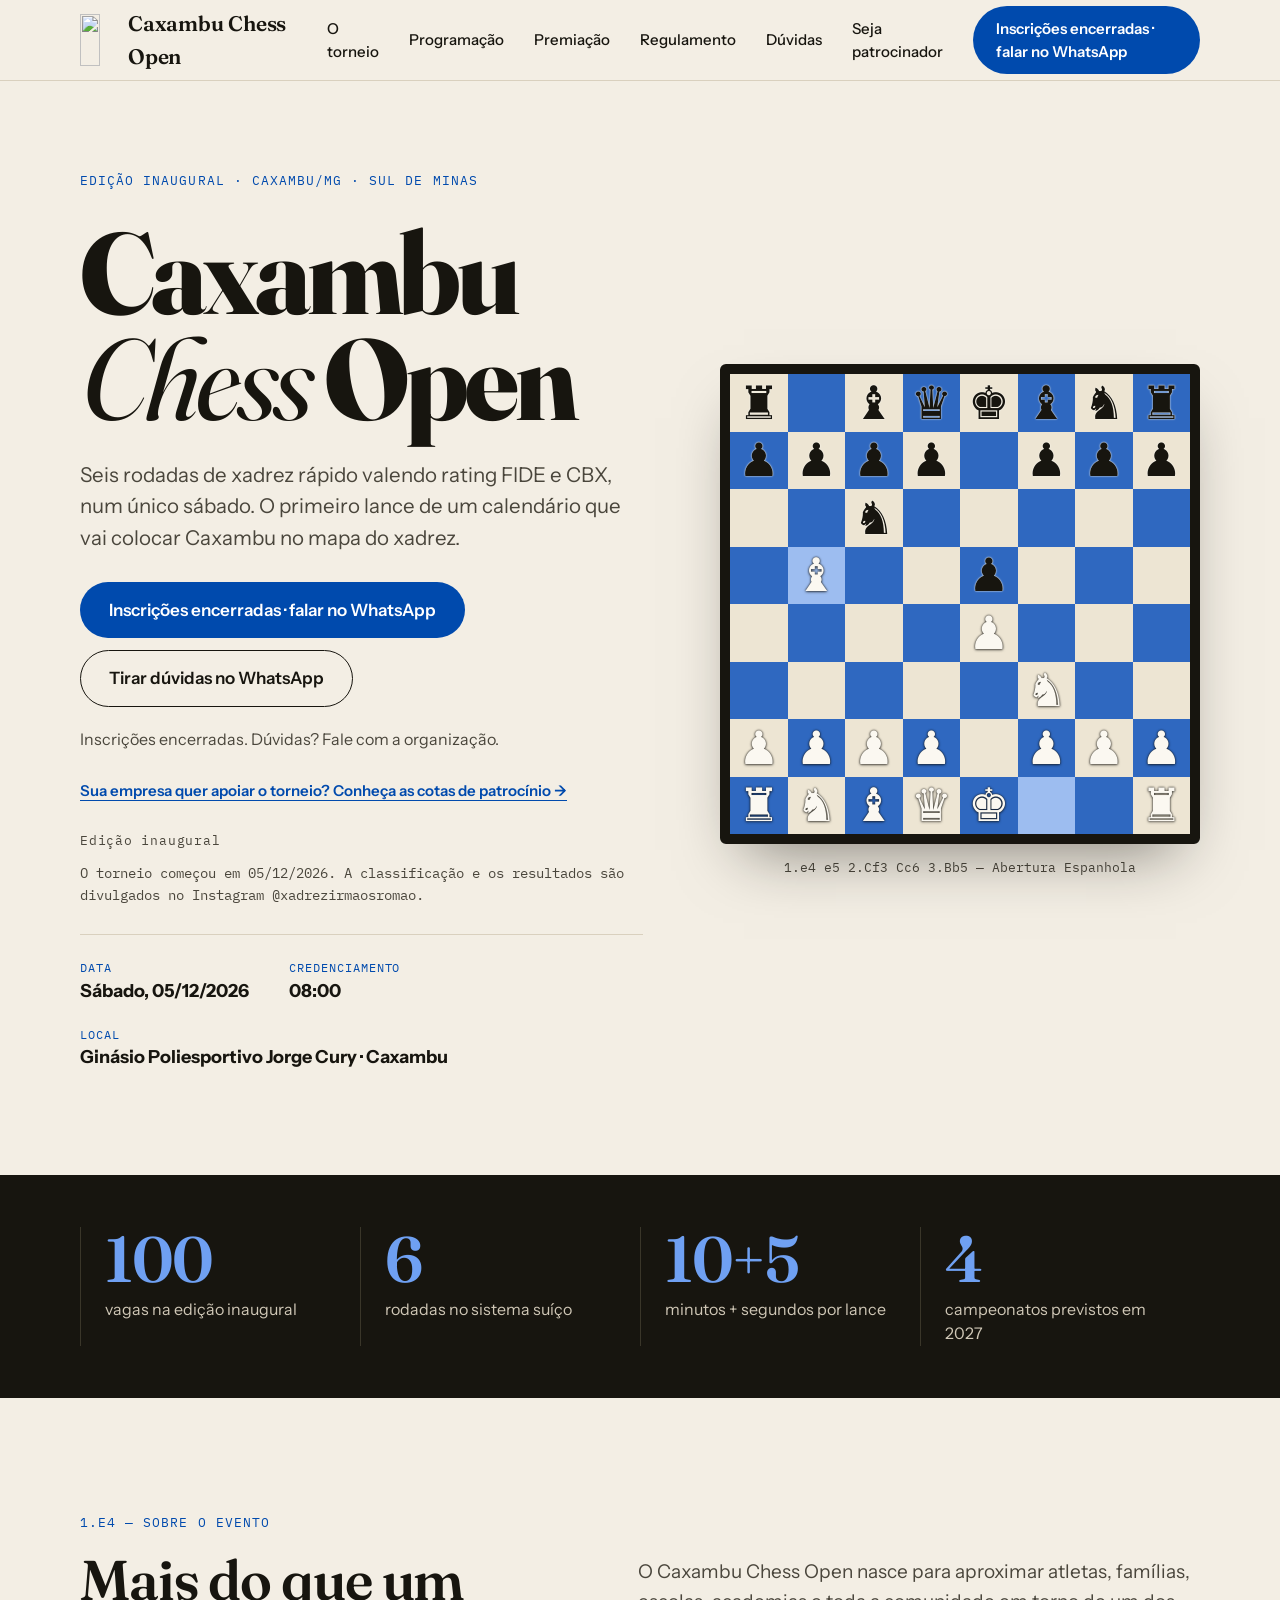
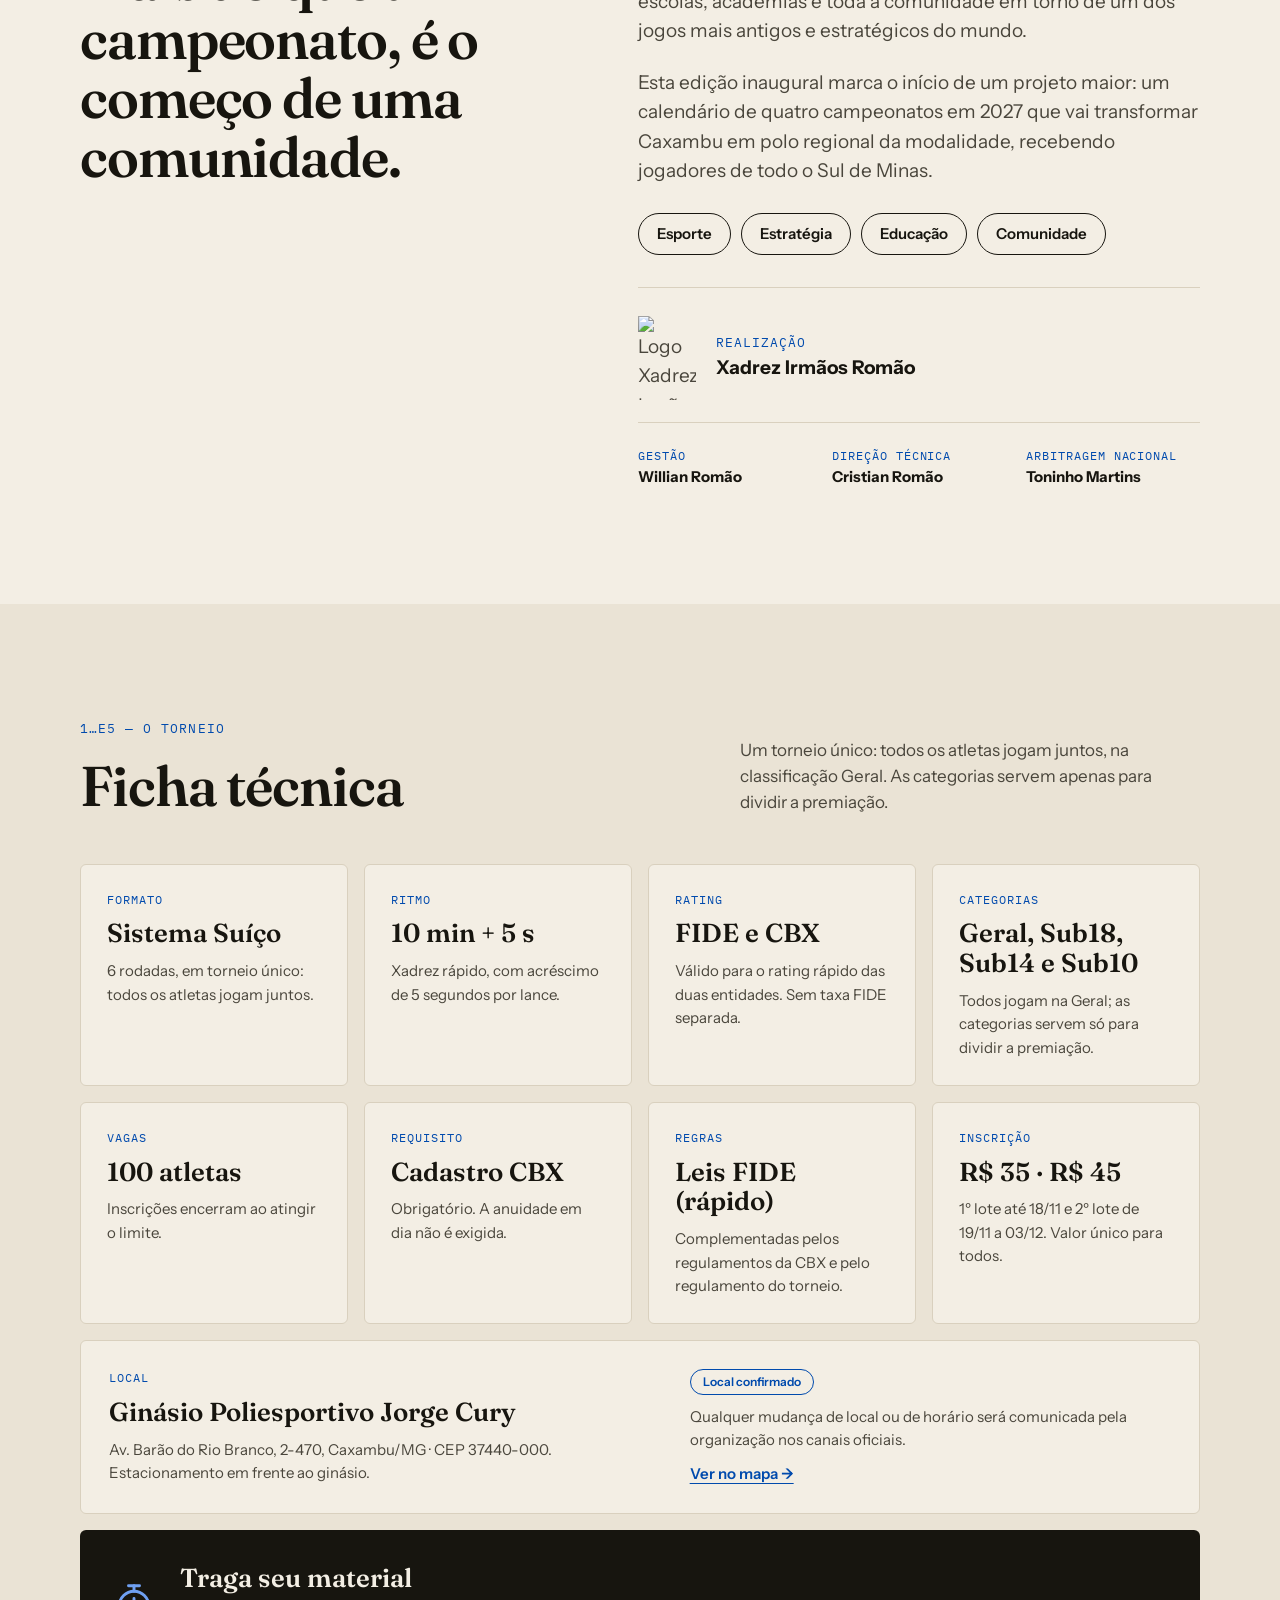
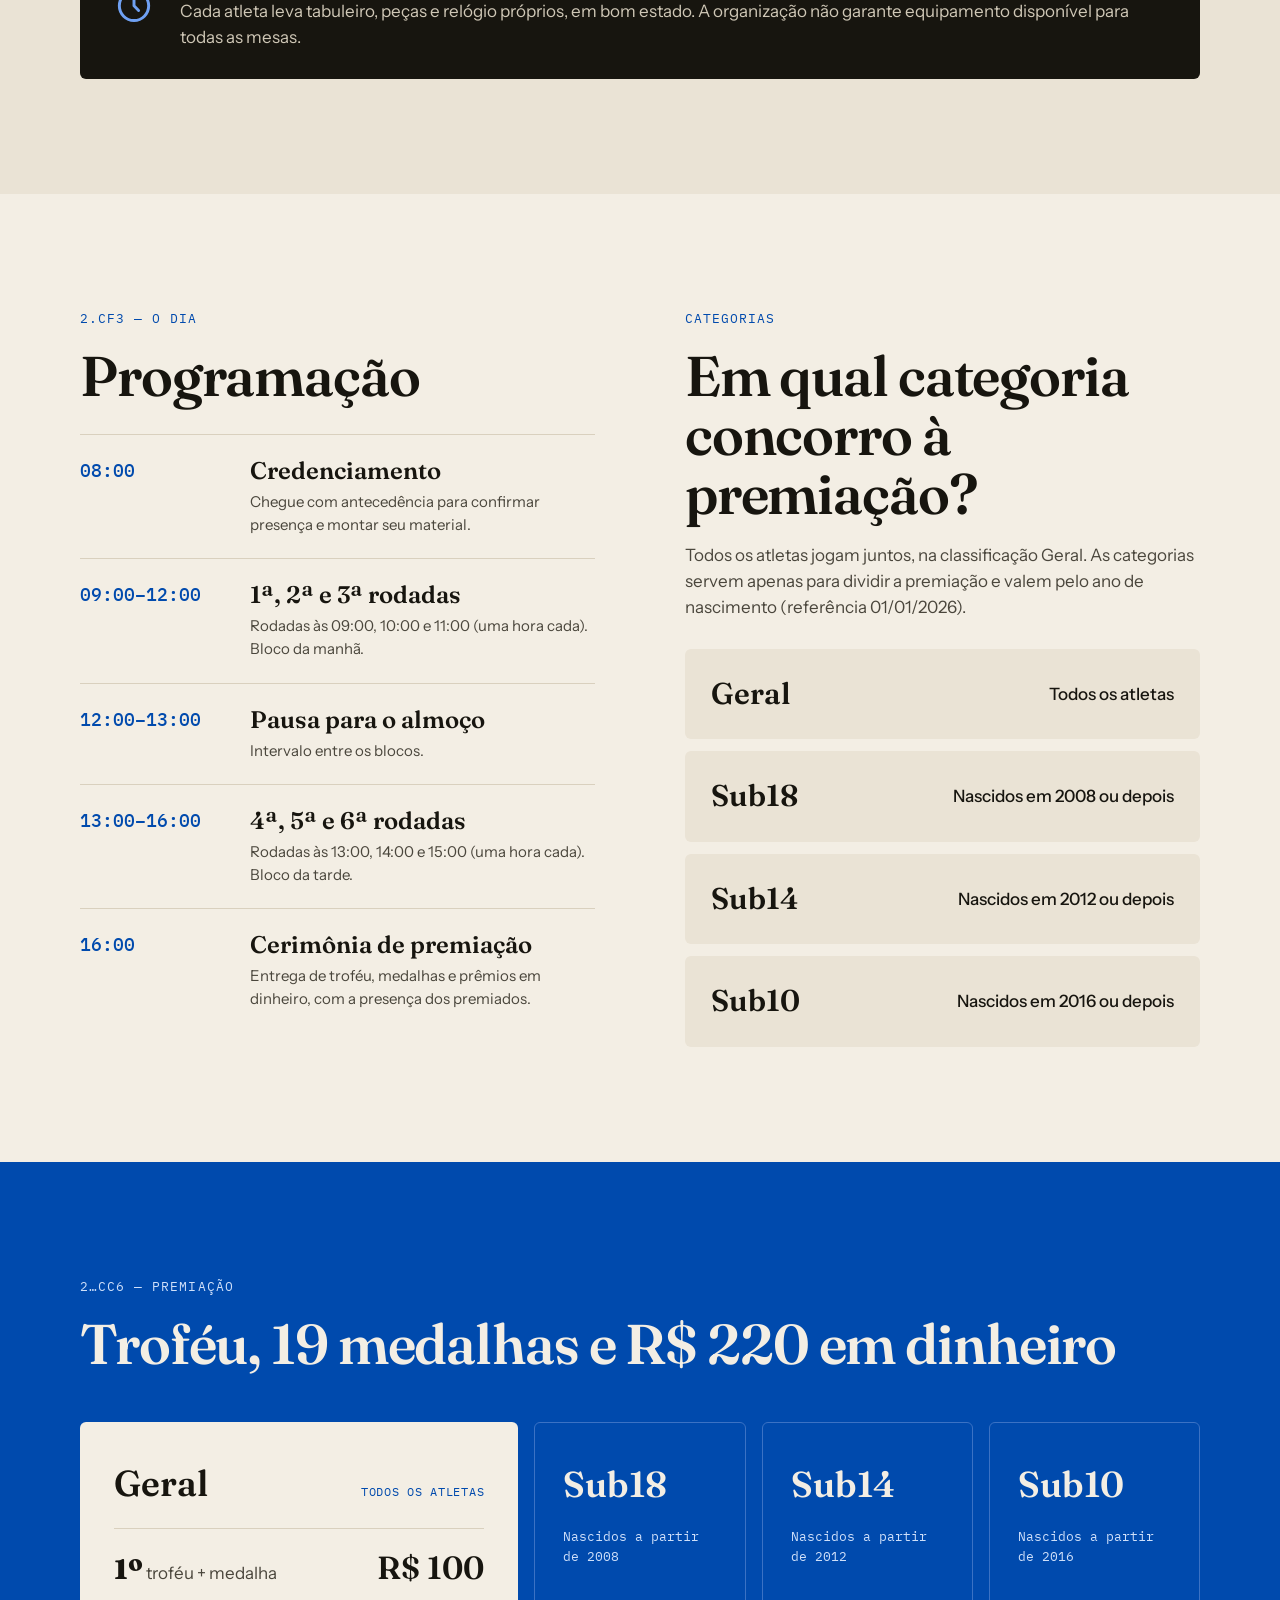
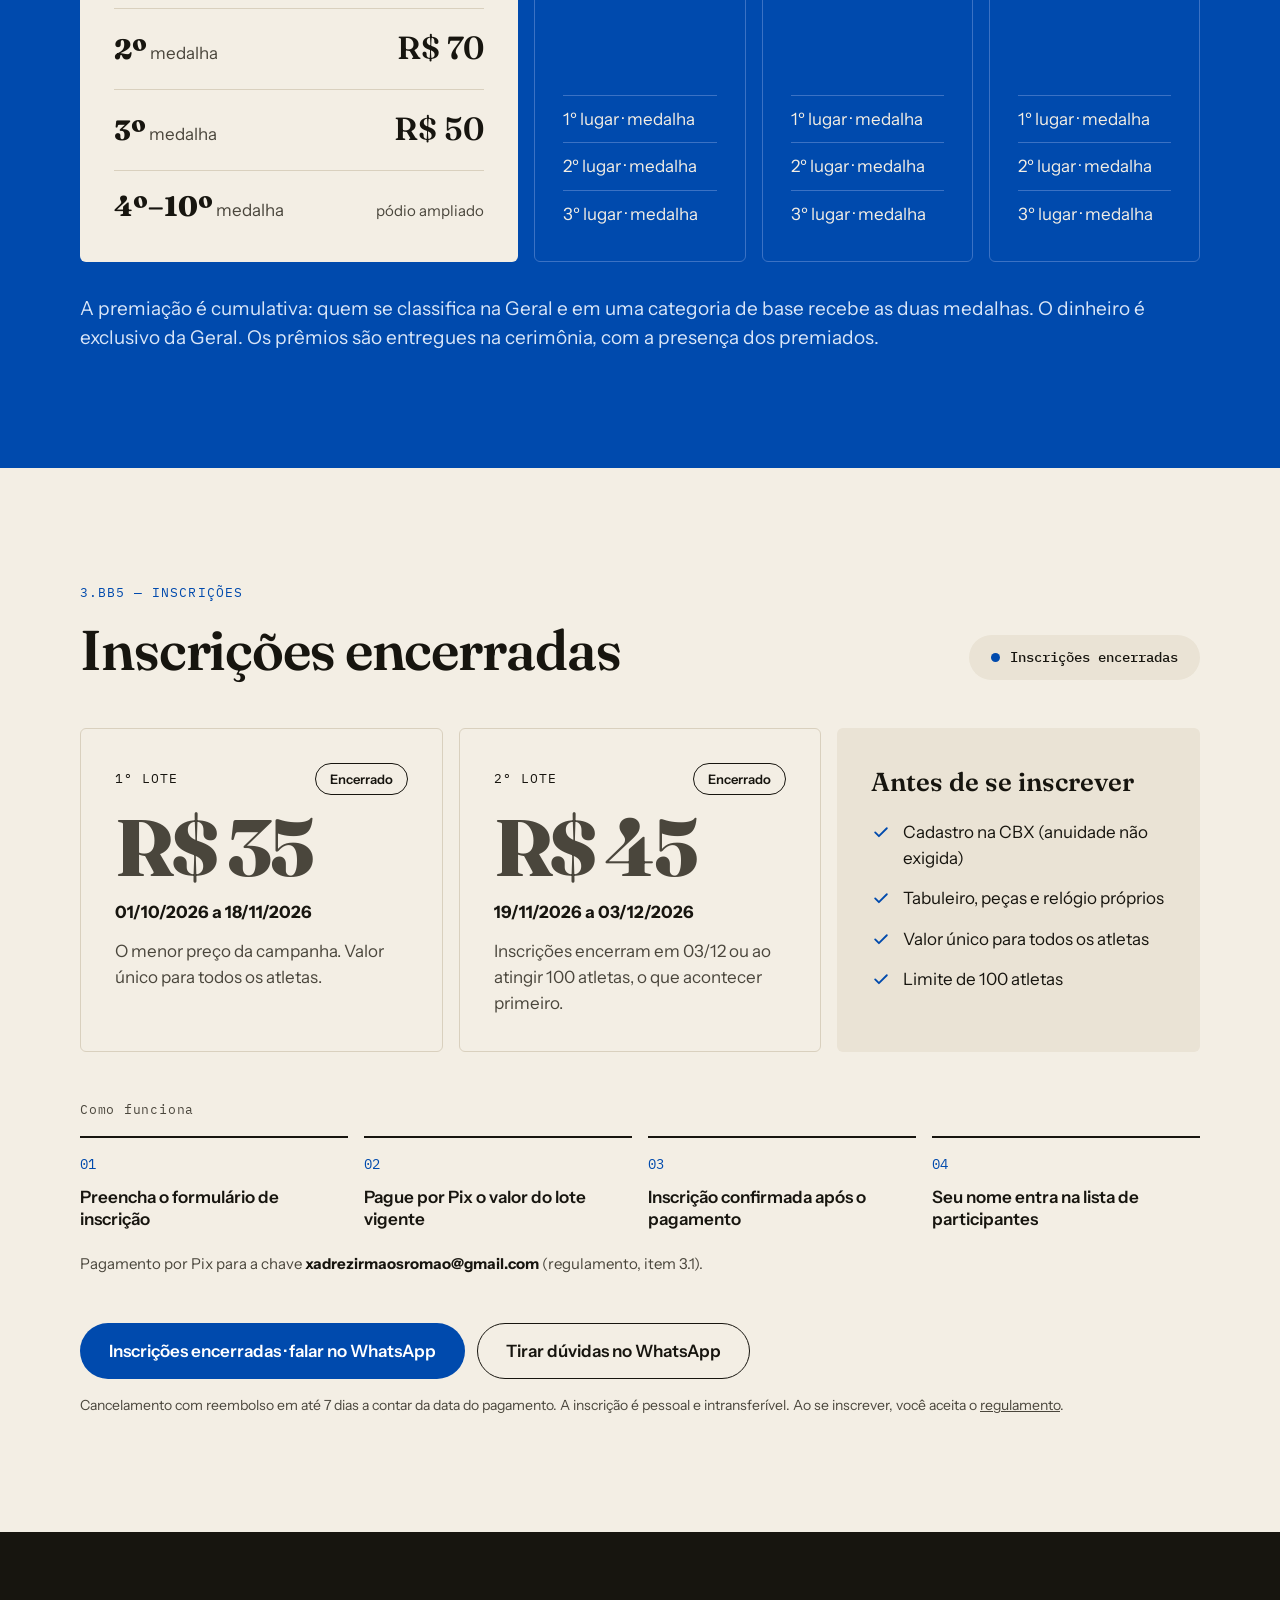
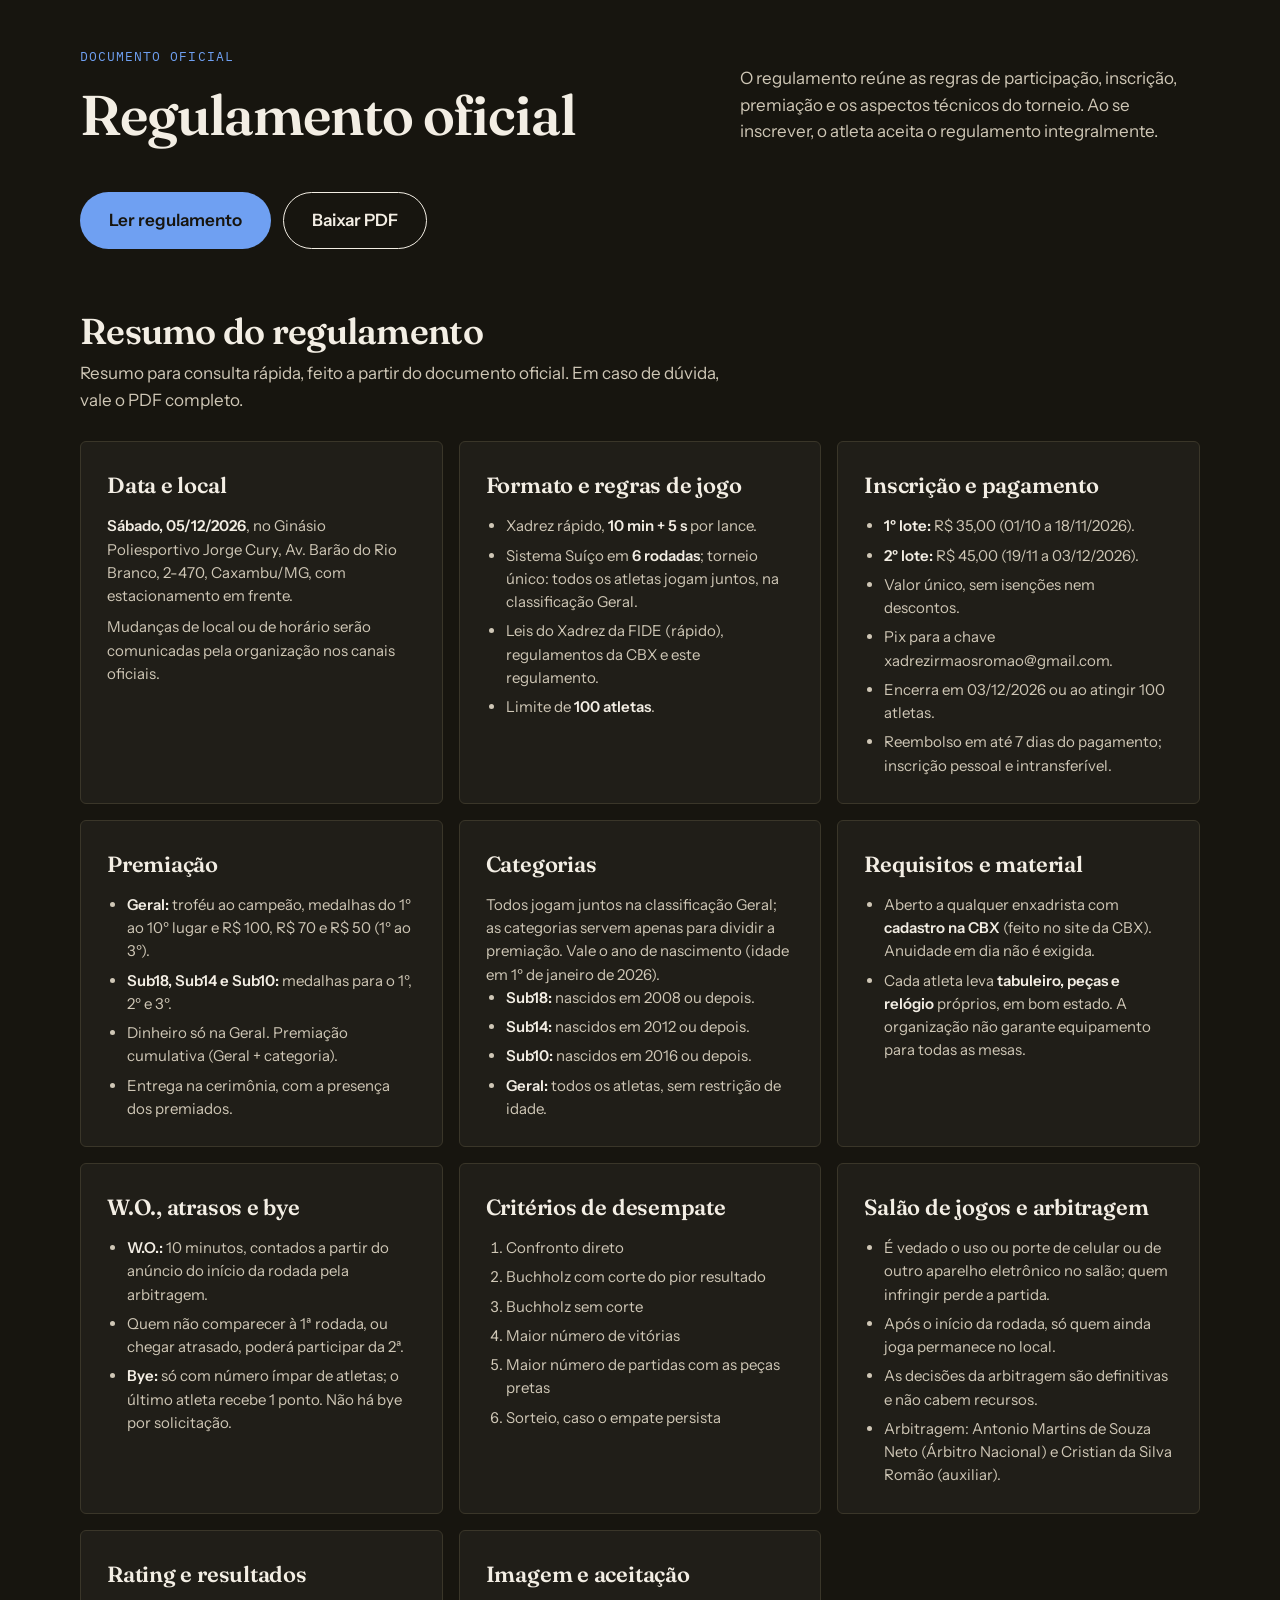
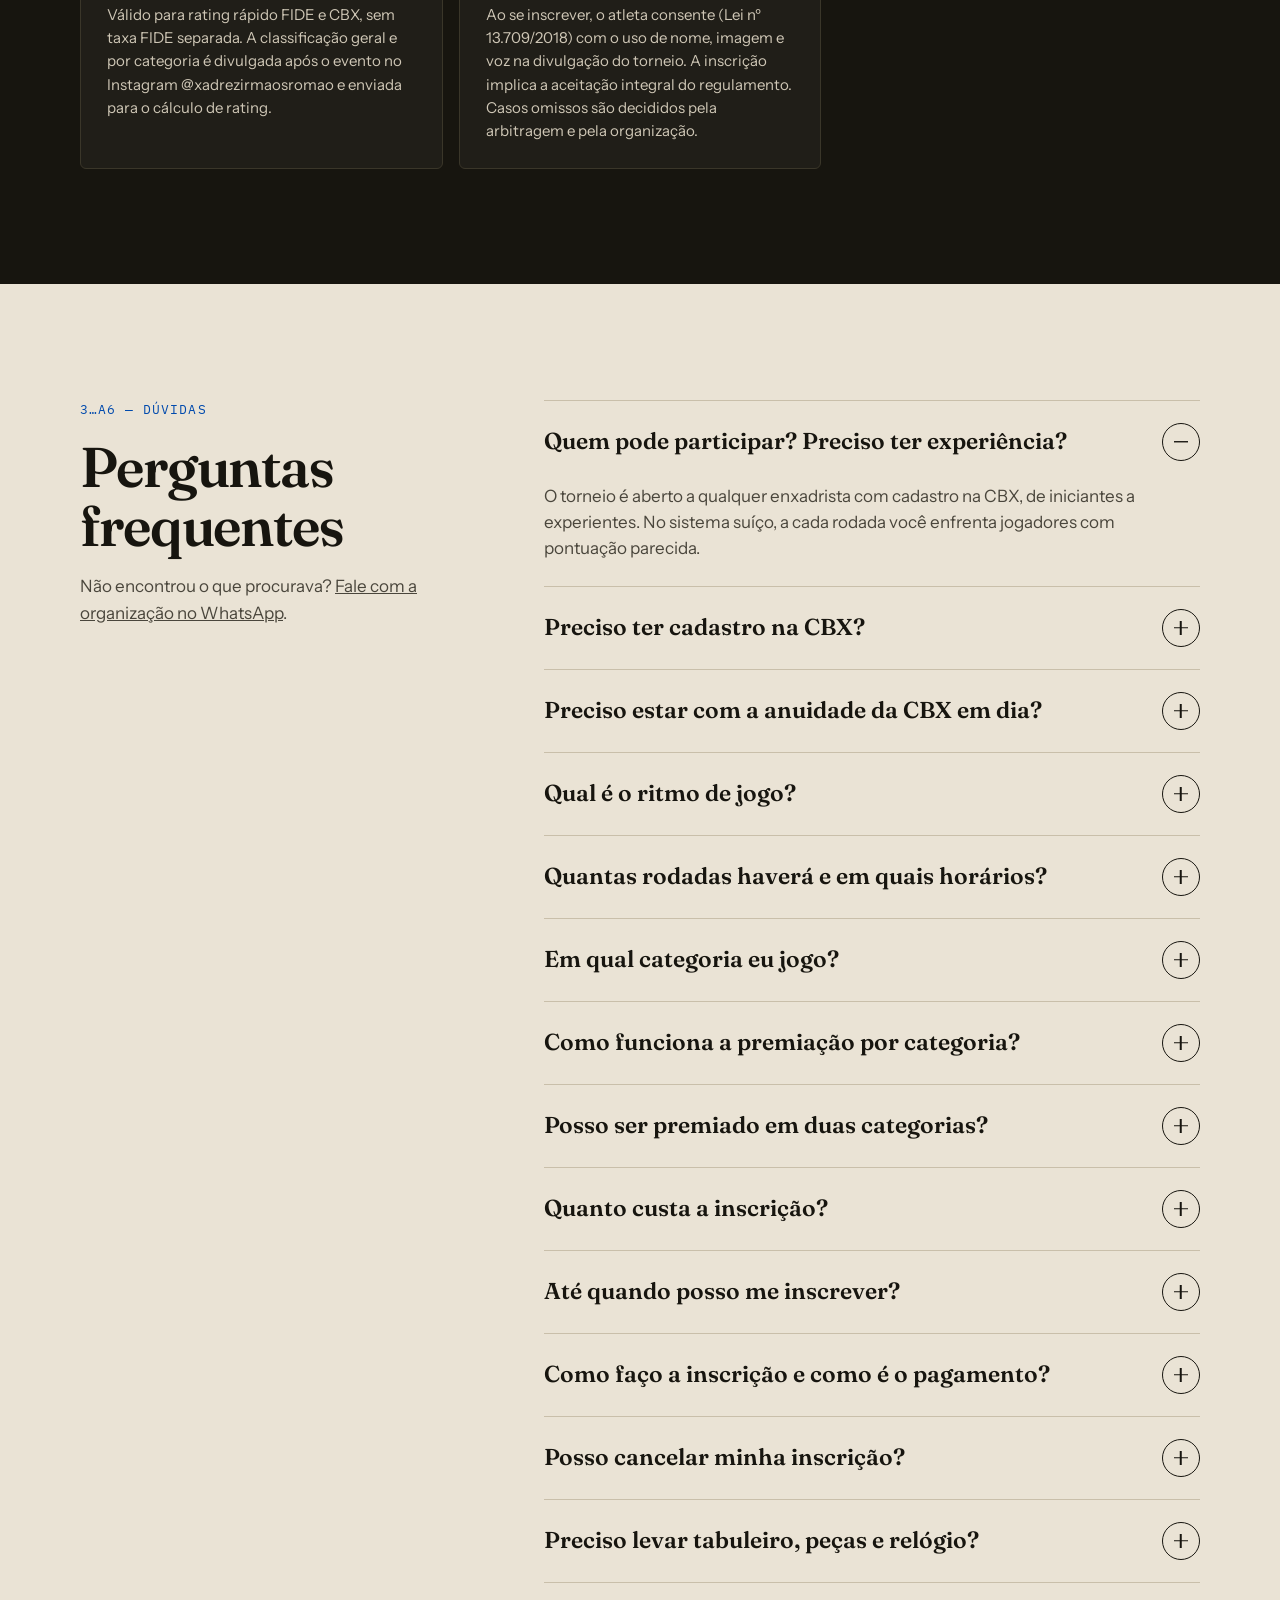
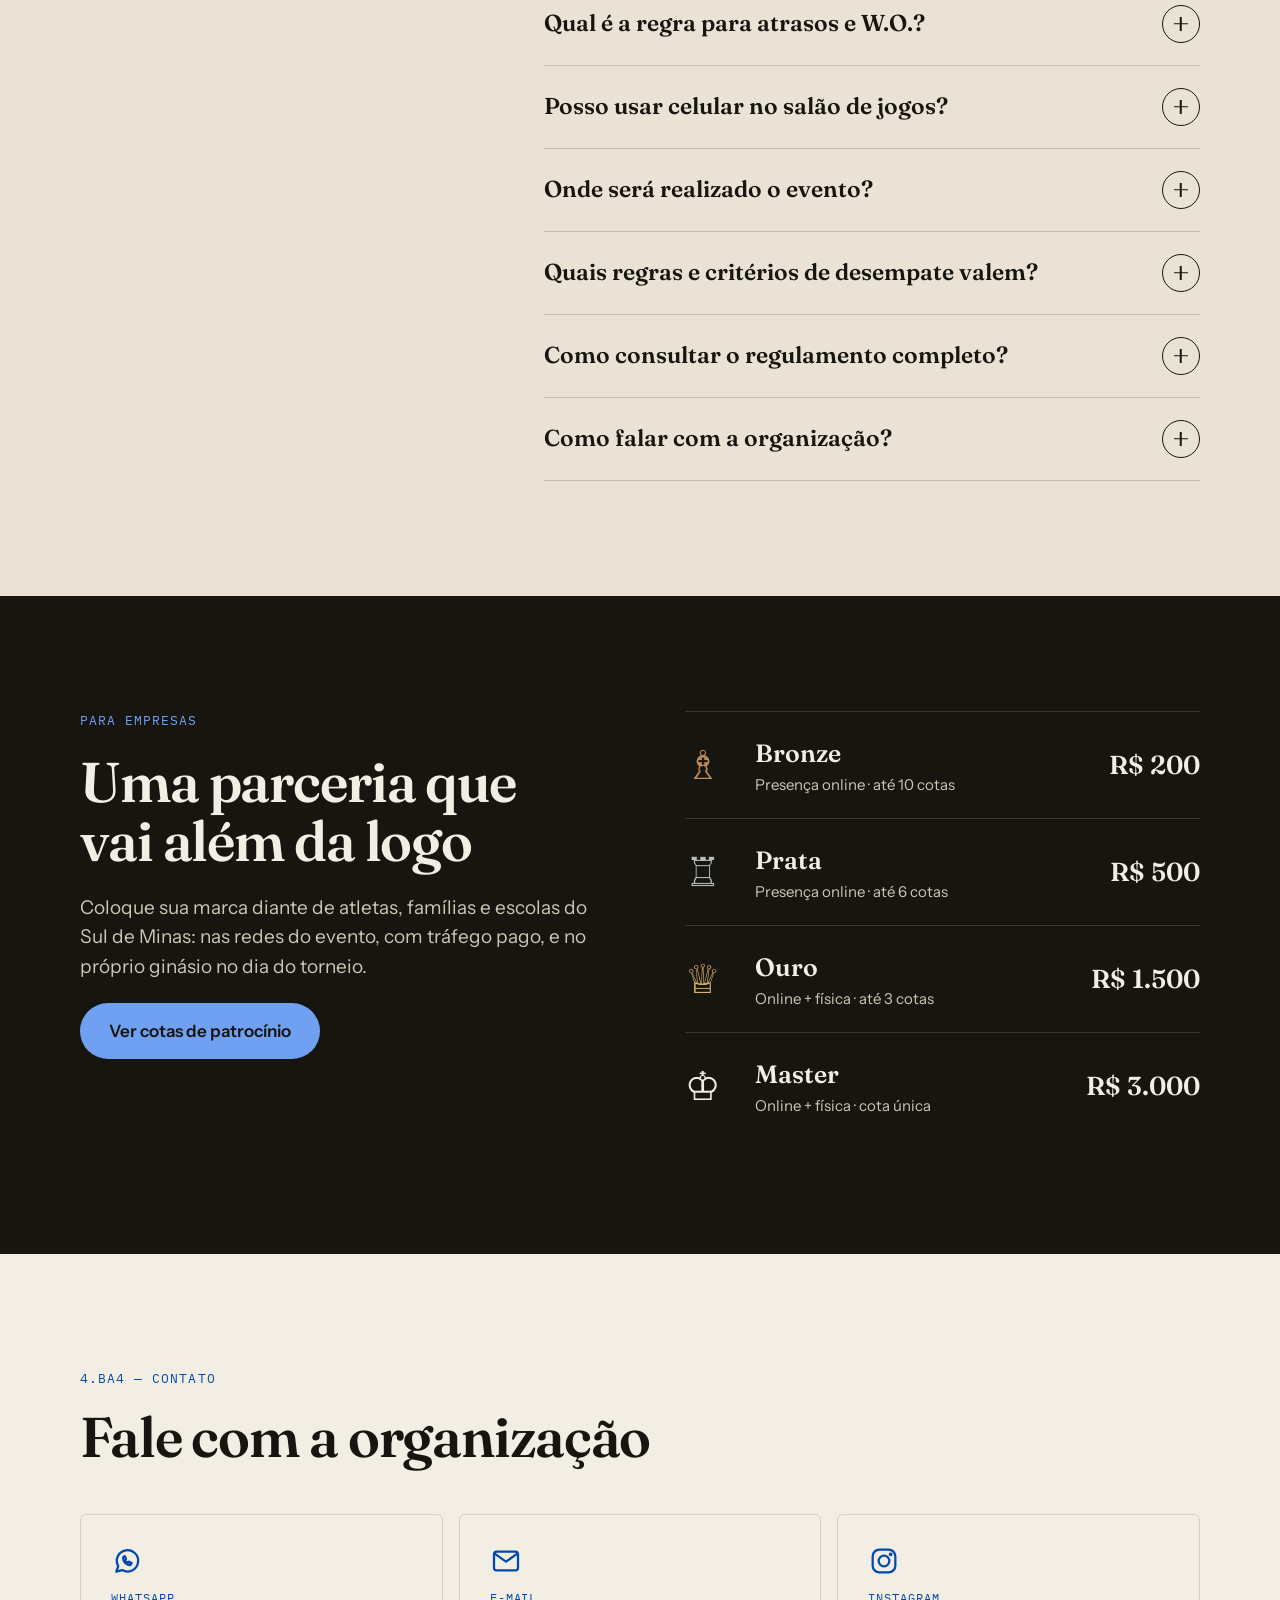
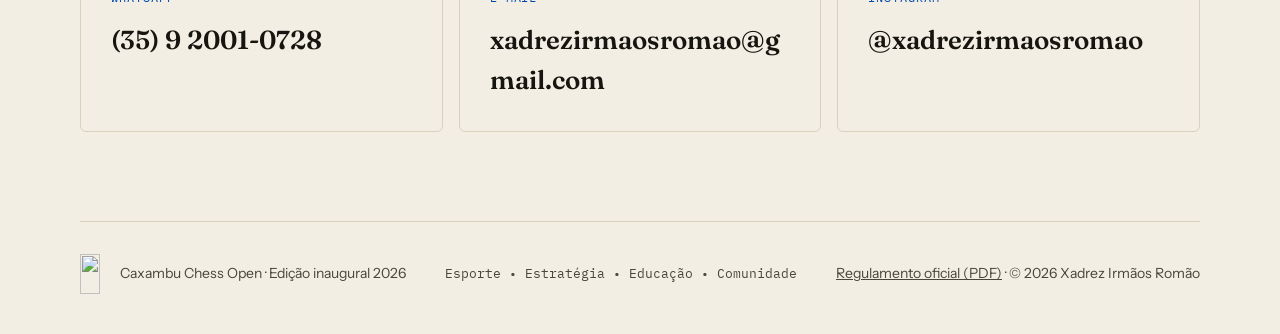
==== commit 96ced2cf: "Add files via upload" ====
--- a/index.html
+++ b/index.html
@@ -3,11 +3,23 @@
 <head>
 <meta charset="utf-8">
 <meta name="viewport" content="width=device-width, initial-scale=1, viewport-fit=cover">
-<title>Caxambu Chess Open · 05/12/2026 · Caxambu/MG</title>
-<meta name="description" content="Edição inaugural do Caxambu Chess Open: 6 rodadas de xadrez rápido valendo rating FIDE e CBX, no sábado 05/12/2026, em Caxambu/MG. Inscrições a partir de R$ 35.">
-<meta property="og:title" content="Caxambu Chess Open · Edição inaugural">
-<meta property="og:description" content="Sábado, 05/12/2026, em Caxambu/MG. Xadrez rápido 10+5, rating FIDE e CBX, 100 vagas. Inscrições a partir de R$ 35.">
+<title>Caxambu Chess Open 2026 · Xadrez rápido em Caxambu/MG</title>
+<meta name="description" content="Torneio de xadrez rápido em Caxambu/MG, sábado 05/12/2026: 6 rodadas, rating FIDE e CBX e 100 vagas. Inscrição: R$ 35 até 18/11 e R$ 45 até 03/12. Veja o regulamento oficial.">
+<link rel="canonical" href="https://caxambu-chess-open.vercel.app/">
+<meta property="og:type" content="website">
+<meta property="og:locale" content="pt_BR">
+<meta property="og:site_name" content="Caxambu Chess Open">
+<meta property="og:url" content="https://caxambu-chess-open.vercel.app/">
+<meta property="og:title" content="Caxambu Chess Open 2026 · Edição inaugural">
+<meta property="og:description" content="Sábado, 05/12/2026, em Caxambu/MG. Xadrez rápido 10+5, rating FIDE e CBX, 100 vagas. Inscrição: R$ 35 até 18/11 e R$ 45 até 03/12.">
+<meta property="og:image" content="https://caxambu-chess-open.vercel.app/og-image.png">
+<meta property="og:image:width" content="1200">
+<meta property="og:image:height" content="630">
+<meta property="og:image:alt" content="Caxambu Chess Open 2026 · sábado, 05/12 · xadrez rápido · Xadrez Irmãos Romão">
+<meta name="twitter:card" content="summary_large_image">
 <meta name="theme-color" content="#004AAD">
+<link rel="icon" type="image/png" href="/favicon.png">
+<script type="application/ld+json">{"@context":"https://schema.org","@type":"SportsEvent","name":"Caxambu Chess Open 2026 · Edição inaugural","description":"Torneio de xadrez rápido (10 min + 5 s por lance), 6 rodadas pelo sistema suíço, válido para rating FIDE e CBX.","startDate":"2026-12-05T09:00:00-03:00","eventStatus":"https://schema.org/EventScheduled","eventAttendanceMode":"https://schema.org/OfflineEventAttendanceMode","image":"https://caxambu-chess-open.vercel.app/og-image.png","url":"https://caxambu-chess-open.vercel.app/","location":{"@type":"Place","name":"Ginásio Poliesportivo Jorge Cury","address":{"@type":"PostalAddress","streetAddress":"Av. Barão do Rio Branco, 2-470","addressLocality":"Caxambu","addressRegion":"MG","postalCode":"37440-000","addressCountry":"BR"}},"organizer":{"@type":"Organization","name":"Xadrez Irmãos Romão","url":"https://www.instagram.com/xadrezirmaosromao/"},"offers":[{"@type":"Offer","name":"1º lote","price":"35.00","priceCurrency":"BRL","validFrom":"2026-10-01","validThrough":"2026-11-18","url":"https://docs.google.com/forms/d/1Hie2SySSPkcSgIFCBDF2t3vbZOu9lOWqqsa5Uo5F20U/viewform"},{"@type":"Offer","name":"2º lote","price":"45.00","priceCurrency":"BRL","validFrom":"2026-11-19","validThrough":"2026-12-03","url":"https://docs.google.com/forms/d/1Hie2SySSPkcSgIFCBDF2t3vbZOu9lOWqqsa5Uo5F20U/viewform"}]}</script>
 <link rel="preconnect" href="https://fonts.googleapis.com">
 <link rel="preconnect" href="https://fonts.gstatic.com" crossorigin>
 <link rel="stylesheet" href="https://fonts.googleapis.com/css2?family=Fraunces:ital,opsz,wght@0,9..144,400;0,9..144,600;0,9..144,800;1,9..144,400&family=Instrument+Sans:wght@400;500;600;700&family=IBM+Plex+Mono:wght@400;500&display=swap">
@@ -207,11 +219,11 @@
 .reqs ul{list-style:none;margin:0;padding:0;display:flex;flex-direction:column;gap:14px}
 .reqs li{display:flex;gap:12px}
 .reqs svg{flex-shrink:0;margin-top:3px;color:var(--label)}
-.flow{list-style:none;margin:16px 0 0;padding:0;display:grid;grid-template-columns:repeat(6,minmax(0,1fr));gap:16px}
+.flow{list-style:none;margin:16px 0 0;padding:0;display:grid;grid-template-columns:repeat(4,minmax(0,1fr));gap:16px}
 .flow li{display:flex;flex-direction:column;gap:10px;padding-top:16px;border-top:2px solid var(--ink)}
 .fl-n{font-family:var(--mono);font-size:14px;color:var(--label)}
 .fl-t{font-weight:600;line-height:1.3}
-@media (max-width: 1000px){.lotes{grid-template-columns:repeat(2,minmax(0,1fr))}.reqs{grid-column:1 / -1}.flow{grid-template-columns:repeat(3,minmax(0,1fr))}}
+@media (max-width: 1000px){.lotes{grid-template-columns:repeat(2,minmax(0,1fr))}.reqs{grid-column:1 / -1}.flow{grid-template-columns:repeat(2,minmax(0,1fr))}}
 @media (max-width: 640px){.lotes{grid-template-columns:1fr}.flow{grid-template-columns:repeat(2,minmax(0,1fr))}}
 
 /* faq */
@@ -392,6 +404,44 @@
 .final h2{font-size:clamp(40px,5vw,64px)}
 
 .view[hidden]{display:none}
+
+/* ===== melhorias: conversão, regulamento, barra fixa ===== */
+[hidden]{display:none !important}
+.hero-price{font-size:16px;color:var(--soft);margin:-8px 0 0}
+.hero-price b{color:var(--ink);font-weight:700}
+.hero-sponsor{font-size:15px;font-weight:600;text-underline-offset:4px;align-self:flex-start;color:var(--label)}
+.cd-static{font-family:var(--mono);font-size:14px;color:var(--soft);margin:0}
+.pill{display:inline-block;width:fit-content;border:1px solid var(--label);color:var(--label);border-radius:999px;padding:3px 12px;font-size:12px;font-weight:600;line-height:1.5}
+.facts .pill{margin-top:6px}
+.fmap{font-weight:600;font-size:15px;color:var(--label);text-underline-offset:4px}
+.pix-note{margin-top:22px;font-size:15px;color:var(--soft)}
+.fine{font-size:14px;color:var(--soft);margin-top:16px}
+.rs-h{margin-top:clamp(44px,5vw,72px);font-size:clamp(26px,3vw,36px)}
+.rs-grid{display:grid;grid-template-columns:repeat(auto-fit,minmax(min(100%,300px),1fr));gap:16px;margin-top:28px}
+.rs{border:1px solid var(--night-line);border-radius:6px;padding:26px;background:rgba(255,255,255,.04)}
+.rs h4{margin:0 0 12px;font-family:var(--serif);font-size:22px;font-weight:600;letter-spacing:-.01em;color:var(--night-text)}
+.rs p,.rs li{font-size:15px;line-height:1.55;color:var(--night-soft)}
+.rs p+p{margin-top:8px}
+.rs ul,.rs ol{margin:0;padding-left:20px;display:flex;flex-direction:column;gap:6px}
+.rs b{color:var(--night-text);font-weight:600}
+.rs .pill{margin-top:10px;color:var(--sky);border-color:var(--sky)}
+.pix-note b,.fine b{color:var(--ink)}
+.sticky-cta{display:none}
+@media (max-width:760px){
+  html{scroll-padding-bottom:calc(env(safe-area-inset-bottom,0px) + 84px)}
+  .sticky-cta{position:fixed;left:0;right:0;bottom:0;z-index:30;display:flex;align-items:center;justify-content:space-between;gap:12px;padding:10px clamp(16px,4vw,24px) calc(10px + env(safe-area-inset-bottom,0px));background:var(--paper);border-top:1px solid var(--line2);box-shadow:0 -10px 24px -14px rgba(23,21,15,.3);transition:opacity .2s ease}
+  .sticky-cta.off{opacity:0;visibility:hidden;pointer-events:none}
+  .sc-txt{display:flex;flex-direction:column;line-height:1.2;min-width:0}
+  .sc-txt b{font-family:var(--serif);font-size:22px;font-weight:600}
+  .sc-txt span{font-size:12.5px;color:var(--soft)}
+  .sticky-cta .btn{min-height:48px;padding:10px 20px;font-size:16px;white-space:nowrap}
+  body.has-sticky{padding-bottom:calc(76px + env(safe-area-inset-bottom,0px))}
+}
+.localcard{display:grid;grid-template-columns:minmax(0,1.1fr) minmax(0,1fr);gap:20px clamp(24px,4vw,56px);align-items:start;background:var(--paper);border:1px solid var(--line);border-radius:6px;padding:28px;margin-top:16px}
+.lc-main,.lc-side{display:flex;flex-direction:column;gap:10px;align-items:flex-start}
+.localcard .lbl{font-size:12px}
+@media (max-width:760px){.localcard{grid-template-columns:1fr;padding:24px}}
+@media (max-width:1180px) and (min-width:961px){.nav-links{gap:20px;font-size:14.5px}}
 </style>
 </head>
 <body>
@@ -399,7 +449,7 @@
 <header class="nav" id="nav">
   <div class="wrap nav-in">
     <a class="brand" href="#inicio" aria-label="Caxambu Chess Open, início">
-      <img src="[data-uri]" alt="" width="36" height="52">
+      <img src="logo.png" decoding="async" alt="" width="36" height="52">
       <span>Caxambu Chess Open</span>
     </a>
     <button class="menu-btn" type="button" aria-expanded="false" aria-controls="nav-links" id="menu-btn">Menu</button>
@@ -407,15 +457,21 @@
       <a href="#evento">O torneio</a>
       <a href="#programacao">Programação</a>
       <a href="#premiacao">Premiação</a>
+      <a href="#regulamento">Regulamento</a>
       <a href="#faq">Dúvidas</a>
       <a href="#patrocinio">Seja patrocinador</a>
-      <a class="btn btn-primary" href="#inscricoes">Inscreva-se</a>
+      <a class="btn btn-primary js-cta" data-loc="menu" data-label="Inscreva-se" data-closed="Inscrições encerradas · falar no WhatsApp" data-track="click_inscricao" href="https://docs.google.com/forms/d/1Hie2SySSPkcSgIFCBDF2t3vbZOu9lOWqqsa5Uo5F20U/viewform" target="_blank" rel="noopener">Inscreva-se</a>
     </nav>
   </div>
 </header>
 
 <!-- ============ VIEW: ATLETAS ============ -->
 <main class="view" id="view-home">
+
+  <div class="sticky-cta" id="sticky-cta" role="region" aria-label="Inscrição no torneio">
+    <div class="sc-txt"><b id="sc-price">R$ 35</b><span id="sc-note">1º lote · até 18/11</span></div>
+    <a class="btn btn-primary js-cta" data-loc="barra_fixa" data-label="Inscrever-se" data-closed="Falar no WhatsApp" data-track="click_inscricao" href="https://docs.google.com/forms/d/1Hie2SySSPkcSgIFCBDF2t3vbZOu9lOWqqsa5Uo5F20U/viewform" target="_blank" rel="noopener">Inscrever-se</a>
+  </div>
 
   <section class="wrap hero" id="inicio">
     <div class="hero-copy">
@@ -423,22 +479,25 @@
       <h1>Caxambu<br><em>Chess</em> Open</h1>
       <p class="hero-lead">Seis rodadas de xadrez rápido valendo rating FIDE e CBX, num único sábado. O primeiro lance de um calendário que vai colocar Caxambu no mapa do xadrez.</p>
       <div class="btn-row">
-        <a class="btn btn-primary" href="#inscricoes">Garantir minha vaga · R$ 35</a>
-        <a class="btn btn-ghost" href="#patrocinio">Quero patrocinar</a>
-      </div>
-      <div class="cd-wrap">
-        <div class="cd-lbl">Faltam para o primeiro lance</div>
-        <div class="cd" role="timer" aria-live="off">
-          <div><b id="cd-d">–</b><span>dias</span></div>
-          <div><b id="cd-h">–</b><span>horas</span></div>
-          <div><b id="cd-m">–</b><span>minutos</span></div>
-          <div><b id="cd-s">–</b><span>segundos</span></div>
+        <a class="btn btn-primary js-cta" data-loc="hero" data-label="Quero garantir minha vaga" data-price="1" data-closed="Inscrições encerradas · falar no WhatsApp" data-track="click_inscricao" href="https://docs.google.com/forms/d/1Hie2SySSPkcSgIFCBDF2t3vbZOu9lOWqqsa5Uo5F20U/viewform" target="_blank" rel="noopener">Quero garantir minha vaga · R$ 35</a>
+        <a class="btn btn-ghost" data-wa="duvidas" data-loc="hero" data-track="click_whatsapp" href="https://wa.me/5535920010728?text=Ol%C3%A1%21%20Vim%20pelo%20site%20do%20Caxambu%20Chess%20Open%202026%20e%20gostaria%20de%20tirar%20algumas%20d%C3%BAvidas%20sobre%20o%20torneio." target="_blank" rel="noopener">Tirar dúvidas no WhatsApp</a>
+      </div>
+      <p class="hero-price" id="hero-price"><b>1º lote · R$ 35</b> até 18/11 · depois R$ 45 até 03/12 · 100 vagas</p>
+      <a class="hero-sponsor" href="#patrocinio">Sua empresa quer apoiar o torneio? Conheça as cotas de patrocínio →</a>
+      <div class="cd-wrap" id="cd-wrap">
+        <div class="cd-lbl" id="cd-lbl">Primeiro lance</div>
+        <div class="cd" id="cd" role="timer" aria-live="off" hidden>
+          <div><b id="cd-d">0</b><span>dias</span></div>
+          <div><b id="cd-h">00</b><span>horas</span></div>
+          <div><b id="cd-m">00</b><span>minutos</span></div>
+          <div><b id="cd-s">00</b><span>segundos</span></div>
         </div>
+        <p class="cd-static" id="cd-static">Sábado, 05/12/2026 · 1ª rodada às 09:00 (horário de Brasília)</p>
       </div>
       <div class="facts">
         <div><div class="lbl">Data</div><b>Sábado, 05/12/2026</b></div>
         <div><div class="lbl">Credenciamento</div><b>08:00</b></div>
-        <div><div class="lbl">Local</div><b>Ginásio Poliesportivo · Caxambu</b></div>
+        <div><div class="lbl">Local</div><b>Ginásio Poliesportivo Jorge Cury · Caxambu</b></div>
       </div>
     </div>
     <div class="board-wrap">
@@ -459,7 +518,7 @@
       <p>Esta edição inaugural marca o início de um projeto maior: um calendário de quatro campeonatos em 2027 que vai transformar Caxambu em polo regional da modalidade, recebendo jogadores de todo o Sul de Minas.</p>
       <div class="pills"><span>Esporte</span><span>Estratégia</span><span>Educação</span><span>Comunidade</span></div>
       <div class="realiza">
-        <img src="[data-uri]" alt="Logo Xadrez Irmãos Romão" width="58" height="84">
+        <img src="logo.png" decoding="async" alt="Logo Xadrez Irmãos Romão" width="58" height="84">
         <div><div class="lbl">Realização</div><b>Xadrez Irmãos Romão</b></div>
       </div>
       <div class="credits">
@@ -474,12 +533,13 @@
     <div class="wrap">
       <div class="head-row">
         <div class="head"><div class="lbl">1…e5 — O torneio</div><h2>Ficha técnica</h2></div>
-        <p class="soft">Um torneio único, com todas as categorias jogando juntas. A classificação por idade é apurada separadamente.</p>
-      </div>
-      <div class="ficha"><div class="fcard"><div class="lbl">Formato</div><div class="fv">Sistema Suíço</div><div class="fd">6 rodadas, torneio único com todas as categorias juntas.</div></div><div class="fcard"><div class="lbl">Ritmo</div><div class="fv">10 min + 5 s</div><div class="fd">Xadrez rápido, com acréscimo de 5 segundos por lance.</div></div><div class="fcard"><div class="lbl">Rating</div><div class="fv">FIDE e CBX</div><div class="fd">Válido para o rating rápido das duas entidades.</div></div><div class="fcard"><div class="lbl">Categorias</div><div class="fv">Geral, Sub18, Sub14 e Sub10</div><div class="fd">Classificação por idade apurada à parte.</div></div><div class="fcard"><div class="lbl">Vagas</div><div class="fv">100 atletas</div><div class="fd">Inscrições encerram ao atingir o limite.</div></div><div class="fcard"><div class="lbl">Requisito</div><div class="fv">Cadastro CBX</div><div class="fd">Obrigatório. A anuidade não é exigida.</div></div><div class="fcard"><div class="lbl">Regras</div><div class="fv">Leis FIDE (rápido)</div><div class="fd">Complementadas pelos regulamentos da CBX.</div></div><div class="fcard"><div class="lbl">Local</div><div class="fv">Ginásio Poliesportivo</div><div class="fd">Av. Barão do Rio Branco, Caxambu/MG. Confirmação oficial em breve.</div></div></div>
+        <p class="soft">Um torneio único: todos os atletas jogam juntos, na classificação Geral. As categorias servem apenas para dividir a premiação.</p>
+      </div>
+      <div class="ficha"><div class="fcard"><div class="lbl">Formato</div><div class="fv">Sistema Suíço</div><div class="fd">6 rodadas, em torneio único: todos os atletas jogam juntos.</div></div><div class="fcard"><div class="lbl">Ritmo</div><div class="fv">10 min + 5 s</div><div class="fd">Xadrez rápido, com acréscimo de 5 segundos por lance.</div></div><div class="fcard"><div class="lbl">Rating</div><div class="fv">FIDE e CBX</div><div class="fd">Válido para o rating rápido das duas entidades. Sem taxa FIDE separada.</div></div><div class="fcard"><div class="lbl">Categorias</div><div class="fv">Geral, Sub18, Sub14 e Sub10</div><div class="fd">Todos jogam na Geral; as categorias servem só para dividir a premiação.</div></div><div class="fcard"><div class="lbl">Vagas</div><div class="fv">100 atletas</div><div class="fd">Inscrições encerram ao atingir o limite.</div></div><div class="fcard"><div class="lbl">Requisito</div><div class="fv">Cadastro CBX</div><div class="fd">Obrigatório. A anuidade em dia não é exigida.</div></div><div class="fcard"><div class="lbl">Regras</div><div class="fv">Leis FIDE (rápido)</div><div class="fd">Complementadas pelos regulamentos da CBX e pelo regulamento do torneio.</div></div><div class="fcard"><div class="lbl">Inscrição</div><div class="fv">R$ 35 · R$ 45</div><div class="fd">1º lote até 18/11 e 2º lote de 19/11 a 03/12. Valor único para todos.</div></div></div>
+      <div class="localcard"><div class="lc-main"><div class="lbl">Local</div><div class="fv">Ginásio Poliesportivo Jorge Cury</div><div class="fd">Av. Barão do Rio Branco, 2-470, Caxambu/MG · CEP 37440-000. Estacionamento em frente ao ginásio.</div></div><div class="lc-side"><span class="pill">Local confirmado</span><div class="fd">Qualquer mudança de local ou de horário será comunicada pela organização nos canais oficiais.</div><a class="fmap" href="https://www.google.com/maps/search/?api=1&amp;query=Gin%C3%A1sio%20Poliesportivo%20Jorge%20Cury%2C%20Caxambu%2C%20MG" target="_blank" rel="noopener">Ver no mapa →</a></div></div>
       <div class="material">
         <svg width="44" height="44" viewBox="0 0 24 24" fill="none" stroke="#6FA0F2" stroke-width="1.6" stroke-linecap="round" stroke-linejoin="round" aria-hidden="true"><circle cx="12" cy="13" r="8"/><path d="M12 9v4l2.5 2.5"/><path d="M9 2h6"/><path d="M12 2v3"/></svg>
-        <div><b>Traga seu material</b><span>Cada atleta leva tabuleiro, peças e relógio próprios. Sem material, não há como montar a mesa da sua partida.</span></div>
+        <div><b>Traga seu material</b><span>Cada atleta leva tabuleiro, peças e relógio próprios, em bom estado. A organização não garante equipamento disponível para todas as mesas.</span></div>
       </div>
     </div>
   </section>
@@ -487,13 +547,13 @@
   <section class="wrap sec two" id="programacao">
     <div>
       <div class="head"><div class="lbl">2.Cf3 — O dia</div><h2>Programação</h2></div>
-      <ol class="agenda"><li class="ag"><div class="ag-t">08:00</div><div><div class="ag-n">Credenciamento</div><div class="ag-d">Chegue com antecedência para confirmar presença e montar seu material.</div></div></li><li class="ag"><div class="ag-t">09:00–11:00</div><div><div class="ag-n">1ª, 2ª e 3ª rodadas</div><div class="ag-d">Bloco da manhã.</div></div></li><li class="ag"><div class="ag-t">12:00–13:00</div><div><div class="ag-n">Almoço</div><div class="ag-d">Pausa entre os blocos.</div></div></li><li class="ag"><div class="ag-t">13:00–15:00</div><div><div class="ag-n">4ª, 5ª e 6ª rodadas</div><div class="ag-d">Bloco da tarde.</div></div></li><li class="ag"><div class="ag-t">16:00</div><div><div class="ag-n">Premiação</div><div class="ag-d">Entrega de troféu, medalhas e prêmios em dinheiro.</div></div></li></ol>
+      <ol class="agenda"><li class="ag"><div class="ag-t">08:00</div><div><div class="ag-n">Credenciamento</div><div class="ag-d">Chegue com antecedência para confirmar presença e montar seu material.</div></div></li><li class="ag"><div class="ag-t">09:00–12:00</div><div><div class="ag-n">1ª, 2ª e 3ª rodadas</div><div class="ag-d">Rodadas às 09:00, 10:00 e 11:00 (uma hora cada). Bloco da manhã.</div></div></li><li class="ag"><div class="ag-t">12:00–13:00</div><div><div class="ag-n">Pausa para o almoço</div><div class="ag-d">Intervalo entre os blocos.</div></div></li><li class="ag"><div class="ag-t">13:00–16:00</div><div><div class="ag-n">4ª, 5ª e 6ª rodadas</div><div class="ag-d">Rodadas às 13:00, 14:00 e 15:00 (uma hora cada). Bloco da tarde.</div></div></li><li class="ag"><div class="ag-t">16:00</div><div><div class="ag-n">Cerimônia de premiação</div><div class="ag-d">Entrega de troféu, medalhas e prêmios em dinheiro, com a presença dos premiados.</div></div></li></ol>
     </div>
     <div>
       <div class="head">
         <div class="lbl">Categorias</div>
-        <h2>Em qual categoria eu jogo?</h2>
-        <p class="soft">Vale o ano de nascimento (referência 01/01/2026). Todo atleta disputa a Geral e, se tiver idade, também a sua categoria.</p>
+        <h2>Em qual categoria concorro à premiação?</h2>
+        <p class="soft">Todos os atletas jogam juntos, na classificação Geral. As categorias servem apenas para dividir a premiação e valem pelo ano de nascimento (referência 01/01/2026).</p>
       </div>
       <ul class="cats"><li class="cat"><span class="cat-n">Geral</span><span class="cat-d">Todos os atletas</span></li><li class="cat"><span class="cat-n">Sub18</span><span class="cat-d">Nascidos em 2008 ou depois</span></li><li class="cat"><span class="cat-n">Sub14</span><span class="cat-d">Nascidos em 2012 ou depois</span></li><li class="cat"><span class="cat-n">Sub10</span><span class="cat-d">Nascidos em 2016 ou depois</span></li></ul>
     </div>
@@ -512,37 +572,54 @@
         </div>
         <div class="pcat"><div class="pcat-n">Sub18</div><div class="pcat-d">Nascidos a partir de 2008</div><ul><li>1º lugar · medalha</li><li>2º lugar · medalha</li><li>3º lugar · medalha</li></ul></div><div class="pcat"><div class="pcat-n">Sub14</div><div class="pcat-d">Nascidos a partir de 2012</div><ul><li>1º lugar · medalha</li><li>2º lugar · medalha</li><li>3º lugar · medalha</li></ul></div><div class="pcat"><div class="pcat-n">Sub10</div><div class="pcat-d">Nascidos a partir de 2016</div><ul><li>1º lugar · medalha</li><li>2º lugar · medalha</li><li>3º lugar · medalha</li></ul></div>
       </div>
-      <p class="prem-note">Um mesmo atleta pode ser premiado na Geral e na sua categoria de idade.</p>
+      <p class="prem-note">A premiação é cumulativa: quem se classifica na Geral e em uma categoria de base recebe as duas medalhas. O dinheiro é exclusivo da Geral. Os prêmios são entregues na cerimônia, com a presença dos premiados.</p>
     </div>
   </section>
 
   <section class="wrap sec" id="inscricoes">
     <div class="head-row">
-      <div class="head"><div class="lbl">3.Bb5 — Inscrições</div><h2>Garanta sua vaga no 1º lote</h2></div>
+      <div class="head"><div class="lbl">3.Bb5 — Inscrições</div><h2 id="inscr-title">Garanta sua vaga no 1º lote</h2></div>
       <div class="status"><i></i><span id="lote-status">Inscrições a partir de 01/10</span></div>
     </div>
     <div class="lotes">
-      <div class="lote best">
+      <div class="lote best" id="lt1">
         <div class="lote-h"><div class="lbl">1º lote</div><span class="badge on" id="b1">Abre 01/10</span></div>
         <div class="price">R$ 35</div>
         <b>01/10/2026 a 18/11/2026</b>
-        <p class="soft">O menor preço da campanha. Valor único para todas as categorias.</p>
-      </div>
-      <div class="lote">
+        <p class="soft">O menor preço da campanha. Valor único para todos os atletas.</p>
+      </div>
+      <div class="lote" id="lt2">
         <div class="lote-h"><div class="lbl">2º lote</div><span class="badge" id="b2">A partir de 19/11</span></div>
         <div class="price">R$ 45</div>
         <b>19/11/2026 a 03/12/2026</b>
         <p class="soft">Inscrições encerram em 03/12 ou ao atingir 100 atletas, o que acontecer primeiro.</p>
       </div>
-      <div class="reqs"><b>Antes de se inscrever</b><ul><li><svg width="20" height="20" viewBox="0 0 24 24" fill="none" stroke="currentColor" stroke-width="2.2" stroke-linecap="round" stroke-linejoin="round" aria-hidden="true"><path d="M5 12.5l4.5 4.5L19 7.5"/></svg><span>Cadastro na CBX (anuidade não exigida)</span></li><li><svg width="20" height="20" viewBox="0 0 24 24" fill="none" stroke="currentColor" stroke-width="2.2" stroke-linecap="round" stroke-linejoin="round" aria-hidden="true"><path d="M5 12.5l4.5 4.5L19 7.5"/></svg><span>Tabuleiro, peças e relógio próprios</span></li><li><svg width="20" height="20" viewBox="0 0 24 24" fill="none" stroke="currentColor" stroke-width="2.2" stroke-linecap="round" stroke-linejoin="round" aria-hidden="true"><path d="M5 12.5l4.5 4.5L19 7.5"/></svg><span>Valor único para todas as categorias</span></li><li><svg width="20" height="20" viewBox="0 0 24 24" fill="none" stroke="currentColor" stroke-width="2.2" stroke-linecap="round" stroke-linejoin="round" aria-hidden="true"><path d="M5 12.5l4.5 4.5L19 7.5"/></svg><span>Limite de 100 atletas</span></li></ul></div>
+      <div class="reqs"><b>Antes de se inscrever</b><ul><li><svg width="20" height="20" viewBox="0 0 24 24" fill="none" stroke="currentColor" stroke-width="2.2" stroke-linecap="round" stroke-linejoin="round" aria-hidden="true"><path d="M5 12.5l4.5 4.5L19 7.5"/></svg><span>Cadastro na CBX (anuidade não exigida)</span></li><li><svg width="20" height="20" viewBox="0 0 24 24" fill="none" stroke="currentColor" stroke-width="2.2" stroke-linecap="round" stroke-linejoin="round" aria-hidden="true"><path d="M5 12.5l4.5 4.5L19 7.5"/></svg><span>Tabuleiro, peças e relógio próprios</span></li><li><svg width="20" height="20" viewBox="0 0 24 24" fill="none" stroke="currentColor" stroke-width="2.2" stroke-linecap="round" stroke-linejoin="round" aria-hidden="true"><path d="M5 12.5l4.5 4.5L19 7.5"/></svg><span>Valor único para todos os atletas</span></li><li><svg width="20" height="20" viewBox="0 0 24 24" fill="none" stroke="currentColor" stroke-width="2.2" stroke-linecap="round" stroke-linejoin="round" aria-hidden="true"><path d="M5 12.5l4.5 4.5L19 7.5"/></svg><span>Limite de 100 atletas</span></li></ul></div>
     </div>
     <div style="margin-top:48px">
       <div class="cd-lbl">Como funciona</div>
-      <ol class="flow"><li><span class="fl-n">01</span><span class="fl-t">Faça a inscrição</span></li><li><span class="fl-n">02</span><span class="fl-t">Pagamento automático</span></li><li><span class="fl-n">03</span><span class="fl-t">Confirmação automática</span></li><li><span class="fl-n">04</span><span class="fl-t">Seu nome na lista de inscritos</span></li><li><span class="fl-n">05</span><span class="fl-t">Receba as informações do evento</span></li><li><span class="fl-n">06</span><span class="fl-t">Lembrete antes do torneio</span></li></ol>
+      <ol class="flow"><li><span class="fl-n">01</span><span class="fl-t">Preencha o formulário de inscrição</span></li><li><span class="fl-n">02</span><span class="fl-t">Pague por Pix o valor do lote vigente</span></li><li><span class="fl-n">03</span><span class="fl-t">Inscrição confirmada após o pagamento</span></li><li><span class="fl-n">04</span><span class="fl-t">Seu nome entra na lista de participantes</span></li></ol>
+      <p class="pix-note">Pagamento por Pix para a chave <b>xadrezirmaosromao@gmail.com</b> (regulamento, item 3.1).</p>
     </div>
     <div class="btn-row" style="margin-top:48px">
-      <a class="btn btn-primary" href="https://www.instagram.com/xadrezirmaosromao/" target="_blank" rel="noopener">Inscrever-se pelo link do Instagram</a>
-      <a class="btn btn-ghost" href="https://wa.me/5535920010728?text=Ol%C3%A1!%20Quero%20me%20inscrever%20no%20Caxambu%20Chess%20Open." target="_blank" rel="noopener">Inscrever-se pelo WhatsApp</a>
+      <a class="btn btn-primary js-cta" data-loc="inscricoes" data-label="Quero garantir minha vaga" data-price="1" data-closed="Inscrições encerradas · falar no WhatsApp" data-track="click_inscricao" href="https://docs.google.com/forms/d/1Hie2SySSPkcSgIFCBDF2t3vbZOu9lOWqqsa5Uo5F20U/viewform" target="_blank" rel="noopener">Quero garantir minha vaga · R$ 35</a>
+      <a class="btn btn-ghost" data-wa="duvidas" data-loc="inscricoes" data-track="click_whatsapp" href="https://wa.me/5535920010728?text=Ol%C3%A1%21%20Vim%20pelo%20site%20do%20Caxambu%20Chess%20Open%202026%20e%20gostaria%20de%20tirar%20algumas%20d%C3%BAvidas%20sobre%20o%20torneio." target="_blank" rel="noopener">Tirar dúvidas no WhatsApp</a>
+    </div>
+    <p class="fine">Cancelamento com reembolso em até 7 dias a contar da data do pagamento. A inscrição é pessoal e intransferível. Ao se inscrever, você aceita o <a href="#regulamento">regulamento</a>.</p>
+  </section>
+  <section class="dark sec" id="regulamento">
+    <div class="wrap">
+      <div class="head-row">
+        <div class="head"><div class="lbl">Documento oficial</div><h2>Regulamento oficial</h2></div>
+        <p class="soft">O regulamento reúne as regras de participação, inscrição, premiação e os aspectos técnicos do torneio. Ao se inscrever, o atleta aceita o regulamento integralmente.</p>
+      </div>
+      <div class="btn-row">
+        <a class="btn btn-sky" href="/regulamento-caxambu-chess-open-2026.pdf" target="_blank" rel="noopener" data-pdf data-track="click_regulamento" data-loc="regulamento">Ler regulamento</a>
+        <a class="btn btn-ghost-light" href="/regulamento-caxambu-chess-open-2026.pdf" download="Regulamento-Caxambu-Chess-Open-2026.pdf" data-pdf data-track="download_regulamento" data-loc="regulamento">Baixar PDF</a>
+      </div>
+      <h3 class="rs-h">Resumo do regulamento</h3>
+      <p class="soft" style="margin-top:10px;max-width:640px">Resumo para consulta rápida, feito a partir do documento oficial. Em caso de dúvida, vale o PDF completo.</p>
+      <div class="rs-grid"><div class="rs"><h4>Data e local</h4><p><b>Sábado, 05/12/2026</b>, no Ginásio Poliesportivo Jorge Cury, Av. Barão do Rio Branco, 2-470, Caxambu/MG, com estacionamento em frente.</p><p>Mudanças de local ou de horário serão comunicadas pela organização nos canais oficiais.</p></div><div class="rs"><h4>Formato e regras de jogo</h4><ul><li>Xadrez rápido, <b>10 min + 5 s</b> por lance.</li><li>Sistema Suíço em <b>6 rodadas</b>; torneio único: todos os atletas jogam juntos, na classificação Geral.</li><li>Leis do Xadrez da FIDE (rápido), regulamentos da CBX e este regulamento.</li><li>Limite de <b>100 atletas</b>.</li></ul></div><div class="rs"><h4>Inscrição e pagamento</h4><ul><li><b>1º lote:</b> R$ 35,00 (01/10 a 18/11/2026).</li><li><b>2º lote:</b> R$ 45,00 (19/11 a 03/12/2026).</li><li>Valor único, sem isenções nem descontos.</li><li>Pix para a chave xadrezirmaosromao@gmail.com.</li><li>Encerra em 03/12/2026 ou ao atingir 100 atletas.</li><li>Reembolso em até 7 dias do pagamento; inscrição pessoal e intransferível.</li></ul></div><div class="rs"><h4>Premiação</h4><ul><li><b>Geral:</b> troféu ao campeão, medalhas do 1º ao 10º lugar e R$ 100, R$ 70 e R$ 50 (1º ao 3º).</li><li><b>Sub18, Sub14 e Sub10:</b> medalhas para o 1º, 2º e 3º.</li><li>Dinheiro só na Geral. Premiação cumulativa (Geral + categoria).</li><li>Entrega na cerimônia, com a presença dos premiados.</li></ul></div><div class="rs"><h4>Categorias</h4><p>Todos jogam juntos na classificação Geral; as categorias servem apenas para dividir a premiação. Vale o ano de nascimento (idade em 1º de janeiro de 2026).</p><ul><li><b>Sub18:</b> nascidos em 2008 ou depois.</li><li><b>Sub14:</b> nascidos em 2012 ou depois.</li><li><b>Sub10:</b> nascidos em 2016 ou depois.</li><li><b>Geral:</b> todos os atletas, sem restrição de idade.</li></ul></div><div class="rs"><h4>Requisitos e material</h4><ul><li>Aberto a qualquer enxadrista com <b>cadastro na CBX</b> (feito no site da CBX). Anuidade em dia não é exigida.</li><li>Cada atleta leva <b>tabuleiro, peças e relógio</b> próprios, em bom estado. A organização não garante equipamento para todas as mesas.</li></ul></div><div class="rs"><h4>W.O., atrasos e bye</h4><ul><li><b>W.O.:</b> 10 minutos, contados a partir do anúncio do início da rodada pela arbitragem.</li><li>Quem não comparecer à 1ª rodada, ou chegar atrasado, poderá participar da 2ª.</li><li><b>Bye:</b> só com número ímpar de atletas; o último atleta recebe 1 ponto. Não há bye por solicitação.</li></ul></div><div class="rs"><h4>Critérios de desempate</h4><ol><li>Confronto direto</li><li>Buchholz com corte do pior resultado</li><li>Buchholz sem corte</li><li>Maior número de vitórias</li><li>Maior número de partidas com as peças pretas</li><li>Sorteio, caso o empate persista</li></ol></div><div class="rs"><h4>Salão de jogos e arbitragem</h4><ul><li>É vedado o uso ou porte de celular ou de outro aparelho eletrônico no salão; quem infringir perde a partida.</li><li>Após o início da rodada, só quem ainda joga permanece no local.</li><li>As decisões da arbitragem são definitivas e não cabem recursos.</li><li>Arbitragem: Antonio Martins de Souza Neto (Árbitro Nacional) e Cristian da Silva Romão (auxiliar).</li></ul></div><div class="rs"><h4>Rating e resultados</h4><p>Válido para rating rápido FIDE e CBX, sem taxa FIDE separada. A classificação geral e por categoria é divulgada após o evento no Instagram @xadrezirmaosromao e enviada para o cálculo de rating.</p></div><div class="rs"><h4>Imagem e aceitação</h4><p>Ao se inscrever, o atleta consente (Lei nº 13.709/2018) com o uso de nome, imagem e voz na divulgação do torneio. A inscrição implica a aceitação integral do regulamento. Casos omissos são decididos pela arbitragem e pela organização.</p></div></div>
     </div>
   </section>
 
@@ -551,9 +628,9 @@
       <div class="head">
         <div class="lbl">3…a6 — Dúvidas</div>
         <h2>Perguntas frequentes</h2>
-        <p class="soft">Não encontrou o que procurava? <a href="https://wa.me/5535920010728" target="_blank" rel="noopener">Fale com a organização no WhatsApp</a>.</p>
-      </div>
-      <div class="faq-list"><details class="qa" open><summary><span>Preciso ter experiência para participar?</span><span class="qa-i" aria-hidden="true"></span></summary><p>Não. O torneio é aberto a iniciantes e experientes. No sistema suíço, cada rodada coloca frente a frente jogadores com pontuação parecida, e todos disputam as 6 partidas, do começo ao fim.</p></details><details class="qa"><summary><span>Preciso ter cadastro na CBX?</span><span class="qa-i" aria-hidden="true"></span></summary><p>Sim. O cadastro na CBX é obrigatório para participar, já que o torneio vale rating. A anuidade não é exigida.</p></details><details class="qa"><summary><span>Qual é o formato da disputa?</span><span class="qa-i" aria-hidden="true"></span></summary><p>Sistema Suíço em 6 rodadas, ritmo rápido de 10 minutos por jogador com 5 segundos de acréscimo por lance. Todas as categorias jogam juntas num torneio único, válido para rating FIDE e CBX.</p></details><details class="qa"><summary><span>Preciso levar tabuleiro e relógio?</span><span class="qa-i" aria-hidden="true"></span></summary><p>Sim. Cada atleta leva o próprio tabuleiro, peças e relógio.</p></details><details class="qa"><summary><span>Quanto custa e como me inscrevo?</span><span class="qa-i" aria-hidden="true"></span></summary><p>R$ 35 no 1º lote (01/10 a 18/11) e R$ 45 no 2º lote (19/11 a 03/12), valor único para todas as categorias. A inscrição é feita pelo link na bio do Instagram @xadrezirmaosromao ou pelo WhatsApp (35) 9 2001-0728.</p></details><details class="qa"><summary><span>Vou receber confirmação da inscrição?</span><span class="qa-i" aria-hidden="true"></span></summary><p>Sim. O pagamento e a confirmação são automáticos. Seu nome entra na lista de inscritos, você recebe as informações do evento e um lembrete antes do dia.</p></details><details class="qa"><summary><span>Posso ser premiado em duas categorias?</span><span class="qa-i" aria-hidden="true"></span></summary><p>Sim. Um mesmo atleta pode ser premiado na Geral e também na sua categoria de idade (Sub10, Sub14 ou Sub18).</p></details><details class="qa"><summary><span>Onde será realizado o evento?</span><span class="qa-i" aria-hidden="true"></span></summary><p>No Ginásio Poliesportivo de Caxambu, na Av. Barão do Rio Branco, Caxambu/MG. A confirmação oficial do local será divulgada no Instagram.</p></details><details class="qa"><summary><span>Quais regras valem no torneio?</span><span class="qa-i" aria-hidden="true"></span></summary><p>As Leis do Xadrez da FIDE para o ritmo rápido e os regulamentos da CBX. Os critérios de desempate serão publicados no regulamento oficial.</p></details></div>
+        <p class="soft">Não encontrou o que procurava? <a href="https://wa.me/5535920010728?text=Ol%C3%A1%21%20Vim%20pelo%20site%20do%20Caxambu%20Chess%20Open%202026%20e%20gostaria%20de%20tirar%20algumas%20d%C3%BAvidas%20sobre%20o%20torneio." data-wa="duvidas" target="_blank" rel="noopener" data-track="click_whatsapp" data-loc="faq">Fale com a organização no WhatsApp</a>.</p>
+      </div>
+      <div class="faq-list"><details class="qa" open><summary><span>Quem pode participar? Preciso ter experiência?</span><span class="qa-i" aria-hidden="true"></span></summary><p>O torneio é aberto a qualquer enxadrista com cadastro na CBX, de iniciantes a experientes. No sistema suíço, a cada rodada você enfrenta jogadores com pontuação parecida.</p></details><details class="qa"><summary><span>Preciso ter cadastro na CBX?</span><span class="qa-i" aria-hidden="true"></span></summary><p>Sim. O cadastro na CBX é obrigatório e é feito no site da CBX. O torneio vale para o rating rápido FIDE e CBX.</p></details><details class="qa"><summary><span>Preciso estar com a anuidade da CBX em dia?</span><span class="qa-i" aria-hidden="true"></span></summary><p>Não. O regulamento exige o cadastro na CBX, mas não exige anuidade em dia.</p></details><details class="qa"><summary><span>Qual é o ritmo de jogo?</span><span class="qa-i" aria-hidden="true"></span></summary><p>10 minutos para cada jogador, com acréscimo de 5 segundos por lance (xadrez rápido).</p></details><details class="qa"><summary><span>Quantas rodadas haverá e em quais horários?</span><span class="qa-i" aria-hidden="true"></span></summary><p>Seis rodadas pelo sistema suíço, de uma hora cada: 1ª às 09:00, 2ª às 10:00 e 3ª às 11:00; almoço das 12:00 às 13:00; 4ª às 13:00, 5ª às 14:00 e 6ª às 15:00. A premiação é às 16:00 e o credenciamento começa às 08:00.</p></details><details class="qa"><summary><span>Em qual categoria eu jogo?</span><span class="qa-i" aria-hidden="true"></span></summary><p>Todos os atletas jogam juntos, em um torneio único com classificação Geral. As categorias servem apenas para dividir a premiação e valem pelo ano de nascimento (idade em 1º de janeiro de 2026): Sub18, nascidos em 2008 ou depois; Sub14, em 2012 ou depois; Sub10, em 2016 ou depois.</p></details><details class="qa"><summary><span>Como funciona a premiação por categoria?</span><span class="qa-i" aria-hidden="true"></span></summary><p>Há uma única classificação (Geral); as categorias servem para dividir a premiação. Geral: troféu ao campeão, medalhas do 1º ao 10º lugar e R$ 100, R$ 70 e R$ 50 para o 1º, 2º e 3º. Sub18, Sub14 e Sub10: medalhas para o 1º, 2º e 3º. O dinheiro é exclusivo da Geral.</p></details><details class="qa"><summary><span>Posso ser premiado em duas categorias?</span><span class="qa-i" aria-hidden="true"></span></summary><p>Sim. A premiação é cumulativa: quem se classifica na Geral e em uma categoria de base (Sub10, Sub14 ou Sub18) recebe as duas medalhas.</p></details><details class="qa"><summary><span>Quanto custa a inscrição?</span><span class="qa-i" aria-hidden="true"></span></summary><p>R$ 35,00 no 1º lote (01/10 a 18/11/2026) e R$ 45,00 no 2º lote (19/11 a 03/12/2026). O valor é único para todos os atletas, sem isenções nem descontos.</p></details><details class="qa"><summary><span>Até quando posso me inscrever?</span><span class="qa-i" aria-hidden="true"></span></summary><p>Até 03/12/2026 ou até o torneio atingir 100 atletas, o que ocorrer primeiro.</p></details><details class="qa"><summary><span>Como faço a inscrição e como é o pagamento?</span><span class="qa-i" aria-hidden="true"></span></summary><p>Preencha o <a href="https://docs.google.com/forms/d/1Hie2SySSPkcSgIFCBDF2t3vbZOu9lOWqqsa5Uo5F20U/viewform" data-form target="_blank" rel="noopener" data-track="click_inscricao" data-loc="faq">formulário de inscrição</a>. O pagamento é feito por Pix, para a chave xadrezirmaosromao@gmail.com. Após o pagamento, a inscrição é confirmada e o nome do atleta entra na lista de participantes, respeitado o limite de vagas.</p></details><details class="qa"><summary><span>Posso cancelar minha inscrição?</span><span class="qa-i" aria-hidden="true"></span></summary><p>Sim, com reembolso, se o pedido for feito em até 7 dias a contar da data do pagamento. Depois desse prazo, não há reembolso. As inscrições são pessoais e intransferíveis.</p></details><details class="qa"><summary><span>Preciso levar tabuleiro, peças e relógio?</span><span class="qa-i" aria-hidden="true"></span></summary><p>Sim. Cada atleta leva o próprio tabuleiro, peças e relógio, em bom estado. A organização não garante equipamento disponível para todas as mesas.</p></details><details class="qa"><summary><span>Qual é a regra para atrasos e W.O.?</span><span class="qa-i" aria-hidden="true"></span></summary><p>O tempo de W.O. é de 10 minutos, contados a partir do anúncio do início da rodada pela arbitragem; depois disso, o atleta ausente perde a partida. Quem não comparecer à 1ª rodada, ou chegar atrasado, poderá participar da 2ª rodada.</p></details><details class="qa"><summary><span>Posso usar celular no salão de jogos?</span><span class="qa-i" aria-hidden="true"></span></summary><p>Não. É vedado o uso ou porte de celular ou de qualquer outro aparelho eletrônico no salão de jogos, e quem infringir a regra perde a partida.</p></details><details class="qa"><summary><span>Onde será realizado o evento?</span><span class="qa-i" aria-hidden="true"></span></summary><p>No Ginásio Poliesportivo Jorge Cury, na Av. Barão do Rio Branco, 2-470, Caxambu/MG (CEP 37440-000), com estacionamento em frente. Qualquer mudança de local ou de horário será comunicada pela organização nos canais oficiais.</p></details><details class="qa"><summary><span>Quais regras e critérios de desempate valem?</span><span class="qa-i" aria-hidden="true"></span></summary><p>As Leis do Xadrez da FIDE para o xadrez rápido e os regulamentos da CBX, complementados pelo regulamento do torneio. Desempate, nesta ordem: confronto direto; Buchholz com corte do pior resultado; Buchholz sem corte; maior número de vitórias; maior número de partidas com as peças pretas; sorteio. As decisões da arbitragem são definitivas e não cabem recursos.</p></details><details class="qa"><summary><span>Como consultar o regulamento completo?</span><span class="qa-i" aria-hidden="true"></span></summary><p>Na seção “Regulamento oficial” desta página, onde você pode ler ou baixar o <a href="/regulamento-caxambu-chess-open-2026.pdf" target="_blank" rel="noopener" data-pdf data-track="click_regulamento" data-loc="faq">PDF do regulamento</a>.</p></details><details class="qa"><summary><span>Como falar com a organização?</span><span class="qa-i" aria-hidden="true"></span></summary><p>Pelo <a href="https://wa.me/5535920010728?text=Ol%C3%A1%21%20Vim%20pelo%20site%20do%20Caxambu%20Chess%20Open%202026%20e%20gostaria%20de%20tirar%20algumas%20d%C3%BAvidas%20sobre%20o%20torneio." data-wa="duvidas" target="_blank" rel="noopener" data-track="click_whatsapp" data-loc="faq">WhatsApp</a> (35) 9 2001-0728, pelo e-mail xadrezirmaosromao@gmail.com ou pelo Instagram @xadrezirmaosromao.</p></details></div>
     </div>
   </section>
 
@@ -572,7 +649,7 @@
   <section class="wrap sec" id="contato" style="padding-bottom:0">
     <div class="head" style="margin-bottom:48px"><div class="lbl">4.Ba4 — Contato</div><h2>Fale com a organização</h2></div>
     <div class="contacts">
-      <a class="ct" href="https://wa.me/5535920010728" target="_blank" rel="noopener">
+      <a class="ct" href="https://wa.me/5535920010728?text=Ol%C3%A1%21%20Vim%20pelo%20site%20do%20Caxambu%20Chess%20Open%202026%20e%20gostaria%20de%20tirar%20algumas%20d%C3%BAvidas%20sobre%20o%20torneio." data-wa="duvidas" data-loc="contato" data-track="click_whatsapp" target="_blank" rel="noopener">
         <svg width="32" height="32" viewBox="0 0 24 24" fill="none" stroke="currentColor" stroke-width="1.7" stroke-linecap="round" stroke-linejoin="round" aria-hidden="true"><path d="M4 20l1.4-4.2A8 8 0 1 1 8.4 18.8z"/><path d="M9 9.5c0 3 2.5 5.5 5.5 5.5l1-1.5-2-1-1 .8c-.9-.4-1.6-1.1-2-2l.8-1-1-2z"/></svg>
         <div class="lbl">WhatsApp</div><b>(35) 9 2001-0728</b>
       </a>
@@ -586,9 +663,9 @@
       </a>
     </div>
     <footer class="foot">
-      <div class="foot-b"><img src="[data-uri]" alt="" width="28" height="40"><span>Caxambu Chess Open · Edição inaugural 2026</span></div>
+      <div class="foot-b"><img src="logo.png" decoding="async" alt="" width="28" height="40"><span>Caxambu Chess Open · Edição inaugural 2026</span></div>
       <div class="mono">Esporte • Estratégia • Educação • Comunidade</div>
-      <div>© 2026 Xadrez Irmãos Romão</div>
+      <div><a href="/regulamento-caxambu-chess-open-2026.pdf" target="_blank" rel="noopener" data-pdf data-track="click_regulamento" data-loc="rodape">Regulamento oficial (PDF)</a> · © 2026 Xadrez Irmãos Romão</div>
     </footer>
   </section>
 </main>
@@ -735,7 +812,7 @@
         </div>
       </div>
       <footer class="foot">
-        <div class="foot-b"><img src="[data-uri]" alt="" width="28" height="40"><span>Caxambu Chess Open · Edição inaugural 2026</span></div>
+        <div class="foot-b"><img src="logo.png" decoding="async" alt="" width="28" height="40"><span>Caxambu Chess Open · Edição inaugural 2026</span></div>
         <div class="mono">Esporte • Estratégia • Educação • Comunidade</div>
         <a href="#inicio">Voltar para a página dos atletas</a>
       </footer>
@@ -745,21 +822,68 @@
 
 <script>
 (function(){
+  'use strict';
+
+  /* =====================================================================
+     CONFIGURAÇÃO ÚNICA — dados do evento. Para trocar link, data ou preço,
+     altere apenas este bloco (os botões do site são atualizados a partir dele).
+     ===================================================================== */
+  var CONFIG = {
+    // Link PÚBLICO de resposta do Google Forms (deve terminar em /viewform).
+    FORM_URL: 'https://docs.google.com/forms/d/1Hie2SySSPkcSgIFCBDF2t3vbZOu9lOWqqsa5Uo5F20U/viewform',
+    WHATSAPP: '5535920010728',
+    WA_MSG: 'Olá! Vim pelo site do Caxambu Chess Open 2026 e gostaria de tirar algumas dúvidas sobre o torneio.',
+    PDF_URL: '/regulamento-caxambu-chess-open-2026.pdf',
+    // 1ª rodada (regulamento, item 4). Fuso de Brasília.
+    EVENT_START: '2026-12-05T09:00:00-03:00',
+    // Lotes oficiais (regulamento, item 3). "end" = primeiro instante APÓS o lote.
+    LOTES: [
+      { n: 1, price: 35, from: '01/10', last: '18/11', start: '2026-10-01T00:00:00-03:00', end: '2026-11-19T00:00:00-03:00' },
+      { n: 2, price: 45, from: '19/11', last: '03/12', start: '2026-11-19T00:00:00-03:00', end: '2026-12-04T00:00:00-03:00' }
+    ],
+    CAPACITY: 100
+  };
+
+  var $ = function(id){ return document.getElementById(id); };
+  function all(sel){ return Array.prototype.slice.call(document.querySelectorAll(sel)); }
+  function waUrl(msg){ return 'https://wa.me/' + CONFIG.WHATSAPP + '?text=' + encodeURIComponent(msg); }
+  var WA_DUVIDAS = waUrl(CONFIG.WA_MSG);
+
+  // ----- medição de conversões (usa GA4/GTM se existirem na página; senão, não faz nada) -----
+  function track(name, params){
+    try {
+      var p = params || {};
+      if (window.dataLayer && window.dataLayer.push) { var e = { event: name }; for (var k in p) e[k] = p[k]; window.dataLayer.push(e); }
+      if (typeof window.gtag === 'function') window.gtag('event', name, p);
+    } catch (err) {}
+  }
+  document.addEventListener('click', function(e){
+    var a = e.target.closest && e.target.closest('[data-track]');
+    if (a) track(a.getAttribute('data-track'), { link_location: a.getAttribute('data-loc') || '' });
+  });
+
+  // ----- destinos centralizados -----
+  all('[data-wa="duvidas"]').forEach(function(a){ a.href = WA_DUVIDAS; });
+  all('[data-pdf]').forEach(function(a){ a.href = CONFIG.PDF_URL; });
+  all('[data-form]').forEach(function(a){ a.href = CONFIG.FORM_URL; });
+
   // ----- views (atletas / patrocínio) -----
   var SPONSOR = ['patrocinio','cotas','exposicao','oficial'];
-  var home = document.getElementById('view-home'), patro = document.getElementById('view-patro');
+  var home = $('view-home'), patro = $('view-patro');
   function route(scroll){
     var id = (location.hash || '').slice(1);
     var sp = SPONSOR.indexOf(id) !== -1;
     var changed = patro.hidden === sp;
     patro.hidden = !sp; home.hidden = sp;
+    document.body.classList.toggle('has-sticky', !sp);
     var el = id ? document.getElementById(id) : null;
     if (el && scroll) { el.scrollIntoView({behavior: changed ? 'auto' : 'smooth'}); }
     else if (changed) { window.scrollTo(0, 0); }
     closeMenu();
   }
-  // ----- mobile menu -----
-  var nav = document.getElementById('nav'), mb = document.getElementById('menu-btn');
+
+  // ----- menu mobile -----
+  var nav = $('nav'), mb = $('menu-btn');
   function closeMenu(){ nav.classList.remove('open'); mb.setAttribute('aria-expanded','false'); mb.textContent='Menu'; }
   mb.addEventListener('click', function(){
     var o = !nav.classList.contains('open');
@@ -776,30 +900,106 @@
   window.addEventListener('popstate', function(){ route(true); });
   route(!!location.hash);
 
-  // ----- countdown -----
-  var target = Date.parse('2026-12-05T08:00:00-03:00');
-  var L1S = Date.parse('2026-10-01T00:00:00-03:00'), L1E = Date.parse('2026-11-19T00:00:00-03:00'), L2E = Date.parse('2026-12-04T00:00:00-03:00');
-  function pad(n){ return String(n).padStart(2,'0'); }
+  // ----- lotes e preços (pelo calendário oficial) -----
+  function T(s){ return Date.parse(s); }
+  function lotState(now){
+    var ls = CONFIG.LOTES;
+    if (now < T(ls[0].start)) return { phase: 'pre', lote: ls[0] };
+    for (var i = 0; i < ls.length; i++) if (now < T(ls[i].end)) return { phase: 'l' + ls[i].n, lote: ls[i] };
+    return { phase: 'closed', lote: null };
+  }
   function days(ms){ var n = Math.ceil(ms/86400000); return n + (n === 1 ? ' dia' : ' dias'); }
-  var $ = function(id){ return document.getElementById(id); };
+  var lastPhase = null;
+
+  function renderLotes(now){
+    var st = lotState(now), ls = CONFIG.LOTES, closed = st.phase === 'closed';
+    // status e selos (a cada tick, pois mostram contagem de dias)
+    var txt, b1, b2, on1 = false, on2 = false;
+    if (st.phase === 'pre') { txt = 'Inscrições abrem em ' + ls[0].from + ' · faltam ' + days(T(ls[0].start) - now); b1 = 'Abre ' + ls[0].from; b2 = 'A partir de ' + ls[1].from; on1 = true; }
+    else if (st.phase === 'l1') { txt = '1º lote termina em ' + days(T(ls[0].end) - now); b1 = 'Lote atual'; b2 = 'A partir de ' + ls[1].from; on1 = true; }
+    else if (st.phase === 'l2') { txt = 'Último lote · encerra em ' + days(T(ls[1].end) - now); b1 = 'Encerrado'; b2 = 'Lote atual'; on2 = true; }
+    else { txt = 'Inscrições encerradas'; b1 = 'Encerrado'; b2 = 'Encerrado'; }
+    if ($('lote-status')) $('lote-status').textContent = txt;
+    if ($('b1')) { $('b1').textContent = b1; $('b1').classList.toggle('on', on1); }
+    if ($('b2')) { $('b2').textContent = b2; $('b2').classList.toggle('on', on2); }
+
+    if (st.phase === lastPhase) return;       // o restante só muda quando o lote muda
+    lastPhase = st.phase;
+
+    if ($('lt1')) $('lt1').classList.toggle('best', st.phase === 'pre' || st.phase === 'l1');
+    if ($('lt2')) $('lt2').classList.toggle('best', st.phase === 'l2');
+
+    var price = st.lote ? 'R$ ' + st.lote.price : '';
+    var hero, note, title;
+    if (st.phase === 'pre') {
+      hero = 'Inscrições abrem em ' + ls[0].from + ' · 1º lote R$ ' + ls[0].price + ' até ' + ls[0].last + ' · ' + CONFIG.CAPACITY + ' vagas';
+      note = 'Abre em ' + ls[0].from; title = 'Inscrições abrem em ' + ls[0].from;
+    } else if (st.phase === 'l1') {
+      hero = '<b>1º lote · R$ ' + ls[0].price + '</b> até ' + ls[0].last + ' · depois R$ ' + ls[1].price + ' até ' + ls[1].last + ' · ' + CONFIG.CAPACITY + ' vagas';
+      note = '1º lote · até ' + ls[0].last; title = 'Garanta sua vaga no 1º lote';
+    } else if (st.phase === 'l2') {
+      hero = '<b>Último lote · R$ ' + ls[1].price + '</b> até ' + ls[1].last + ' ou até acabarem as ' + CONFIG.CAPACITY + ' vagas';
+      note = 'Último lote · até ' + ls[1].last; title = 'Garanta sua vaga no último lote';
+    } else {
+      hero = 'Inscrições encerradas. Dúvidas? Fale com a organização.';
+      note = 'Inscrições encerradas'; title = 'Inscrições encerradas';
+    }
+    if ($('hero-price')) $('hero-price').innerHTML = hero;
+    if ($('sc-price')) $('sc-price').textContent = closed ? 'Encerradas' : price;
+    if ($('sc-note')) $('sc-note').textContent = note;
+    if ($('inscr-title')) $('inscr-title').textContent = title;
+
+    all('.js-cta').forEach(function(el){
+      if (closed) {
+        el.href = WA_DUVIDAS;
+        el.textContent = el.getAttribute('data-closed') || 'Inscrições encerradas · falar no WhatsApp';
+        el.setAttribute('data-track', 'click_whatsapp');
+      } else {
+        el.href = CONFIG.FORM_URL;
+        el.textContent = (el.getAttribute('data-label') || 'Quero garantir minha vaga') + (el.getAttribute('data-price') ? ' · ' + price : '');
+        el.setAttribute('data-track', 'click_inscricao');
+      }
+    });
+  }
+
+  // ----- contagem regressiva (com alternativa estática caso falhe) -----
+  function pad(n){ return String(n).padStart(2, '0'); }
+  function countdown(now){
+    var target = T(CONFIG.EVENT_START);
+    if (isNaN(target)) return;                // mantém a data estática visível
+    var cd = $('cd'), stat = $('cd-static'), lbl = $('cd-lbl');
+    var diff = target - now;
+    if (diff <= 0) {                           // nunca mostra contagem negativa
+      lbl.textContent = 'Edição inaugural';
+      cd.hidden = true; stat.hidden = false;
+      stat.textContent = 'O torneio começou em 05/12/2026. A classificação e os resultados são divulgados no Instagram @xadrezirmaosromao.';
+      return;
+    }
+    var d = Math.floor(diff / 86400000); diff -= d * 86400000;
+    var h = Math.floor(diff / 3600000);  diff -= h * 3600000;
+    var m = Math.floor(diff / 60000);    diff -= m * 60000;
+    var s = Math.floor(diff / 1000);
+    $('cd-d').textContent = d; $('cd-h').textContent = pad(h); $('cd-m').textContent = pad(m); $('cd-s').textContent = pad(s);
+    lbl.textContent = 'Faltam para o primeiro lance · 1ª rodada, 09:00';
+    cd.hidden = false; stat.hidden = true;
+  }
+
   function tick(){
-    var now = Date.now(), diff = Math.max(0, target - now);
-    var d = Math.floor(diff/86400000); diff -= d*86400000;
-    var h = Math.floor(diff/3600000); diff -= h*3600000;
-    var m = Math.floor(diff/60000); diff -= m*60000;
-    var s = Math.floor(diff/1000);
-    $('cd-d').textContent = d; $('cd-h').textContent = pad(h); $('cd-m').textContent = pad(m); $('cd-s').textContent = pad(s);
-    var st, b1, b2, on1, on2;
-    if (now < L1S) { st = 'Inscrições abrem em 01/10 · faltam ' + days(L1S-now); b1 = 'Abre 01/10'; b2 = 'A partir de 19/11'; on1 = true; on2 = false; }
-    else if (now < L1E) { st = '1º lote termina em ' + days(L1E-now); b1 = 'Lote atual'; b2 = 'A partir de 19/11'; on1 = true; on2 = false; }
-    else if (now < L2E) { st = 'Último lote · encerra em ' + days(L2E-now); b1 = 'Encerrado'; b2 = 'Lote atual'; on1 = false; on2 = true; }
-    else { st = 'Inscrições encerradas'; b1 = 'Encerrado'; b2 = 'Encerrado'; on1 = false; on2 = false; }
-    $('lote-status').textContent = st; $('b1').textContent = b1; $('b2').textContent = b2;
-    $('b1').classList.toggle('on', on1); $('b2').classList.toggle('on', on2);
+    var now = Date.now();
+    try { countdown(now); } catch (e) { /* alternativa estática continua visível */ }
+    try { renderLotes(now); } catch (e) {}
   }
   tick(); setInterval(tick, 1000);
 
-  // ----- tier selection -----
+  // ----- barra fixa: some quando a seção de inscrição já está na tela -----
+  var bar = $('sticky-cta'), insc = $('inscricoes');
+  if (bar && insc && 'IntersectionObserver' in window) {
+    new IntersectionObserver(function(entries){
+      bar.classList.toggle('off', entries[0].isIntersecting);
+    }, { threshold: 0.15 }).observe(insc);
+  }
+
+  // ----- seleção de cota (página de patrocínio) -----
   var names = ['Bronze','Prata','Ouro','Master'];
   var tiers = document.querySelectorAll('.tier'), cmp = $('cmp');
   tiers.forEach(function(t){
@@ -810,6 +1010,7 @@
     });
   });
 })();
+
 </script>
 </body>
 </html>
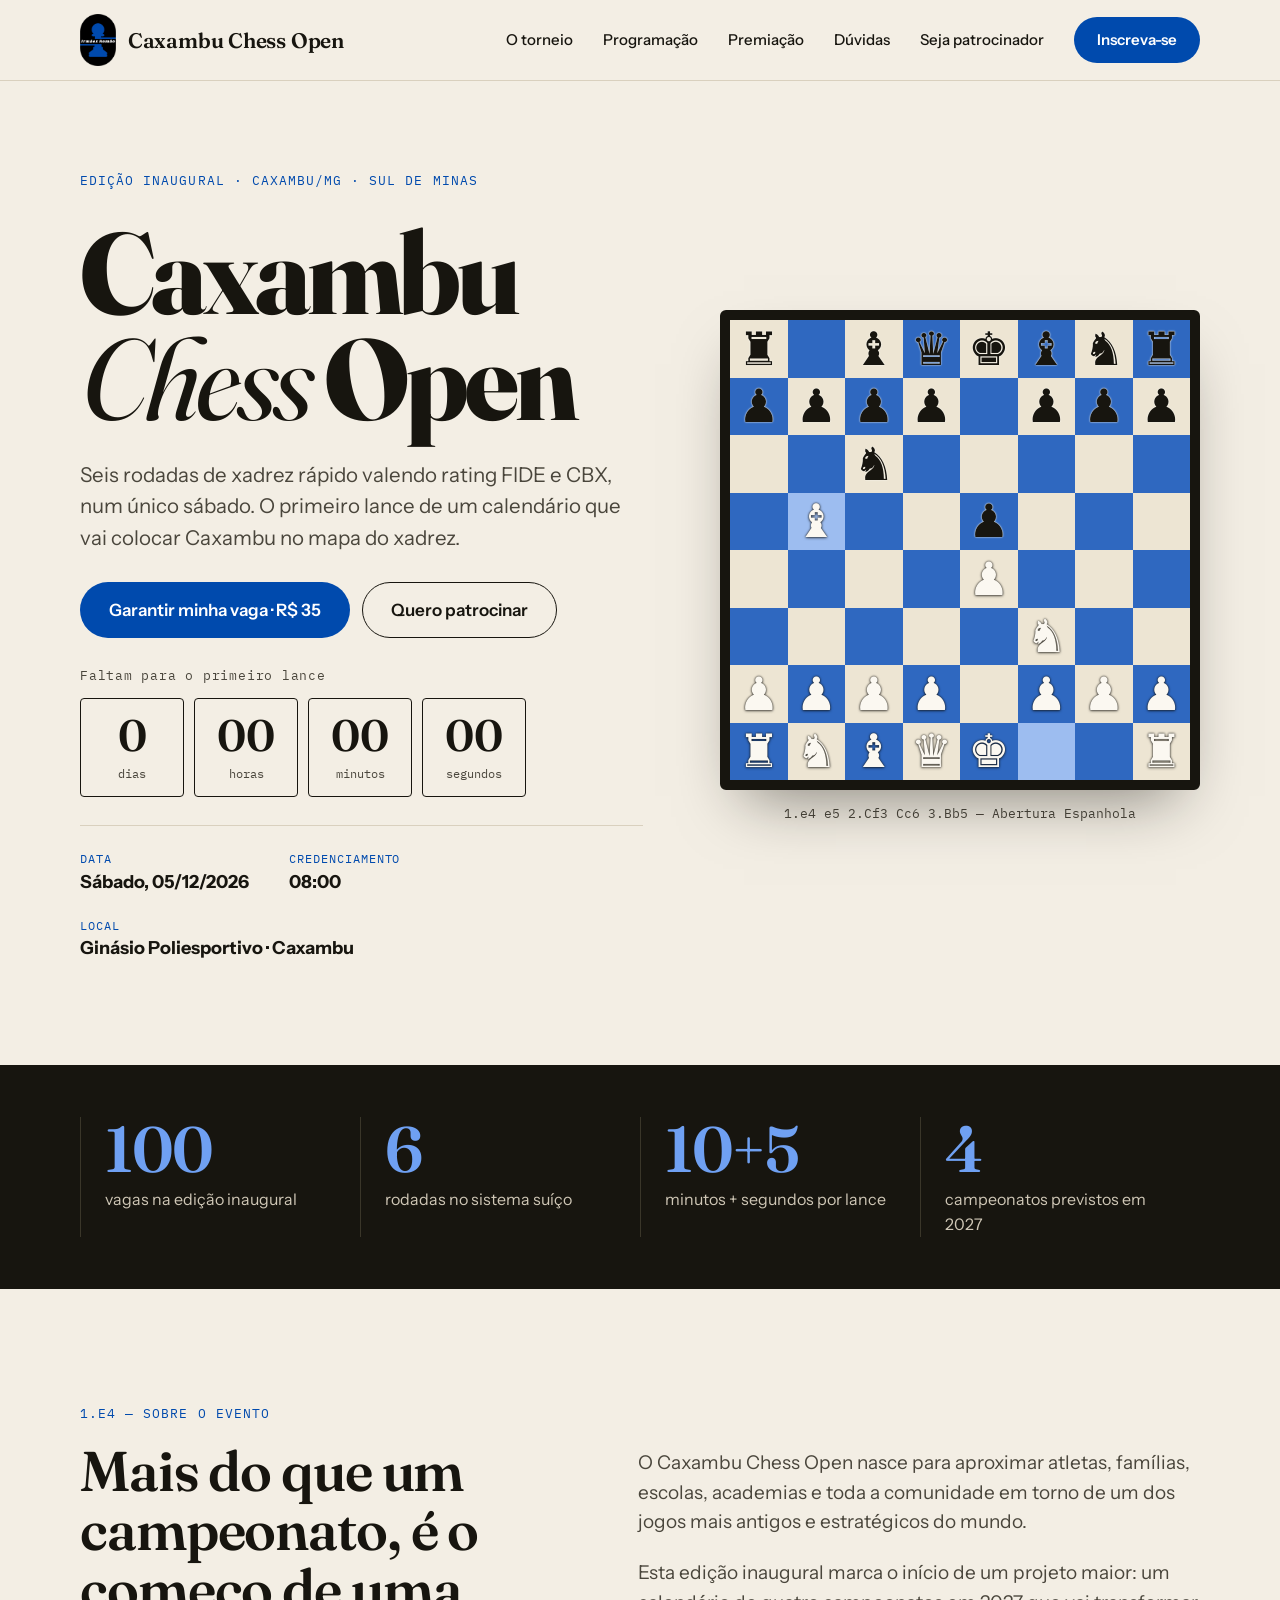
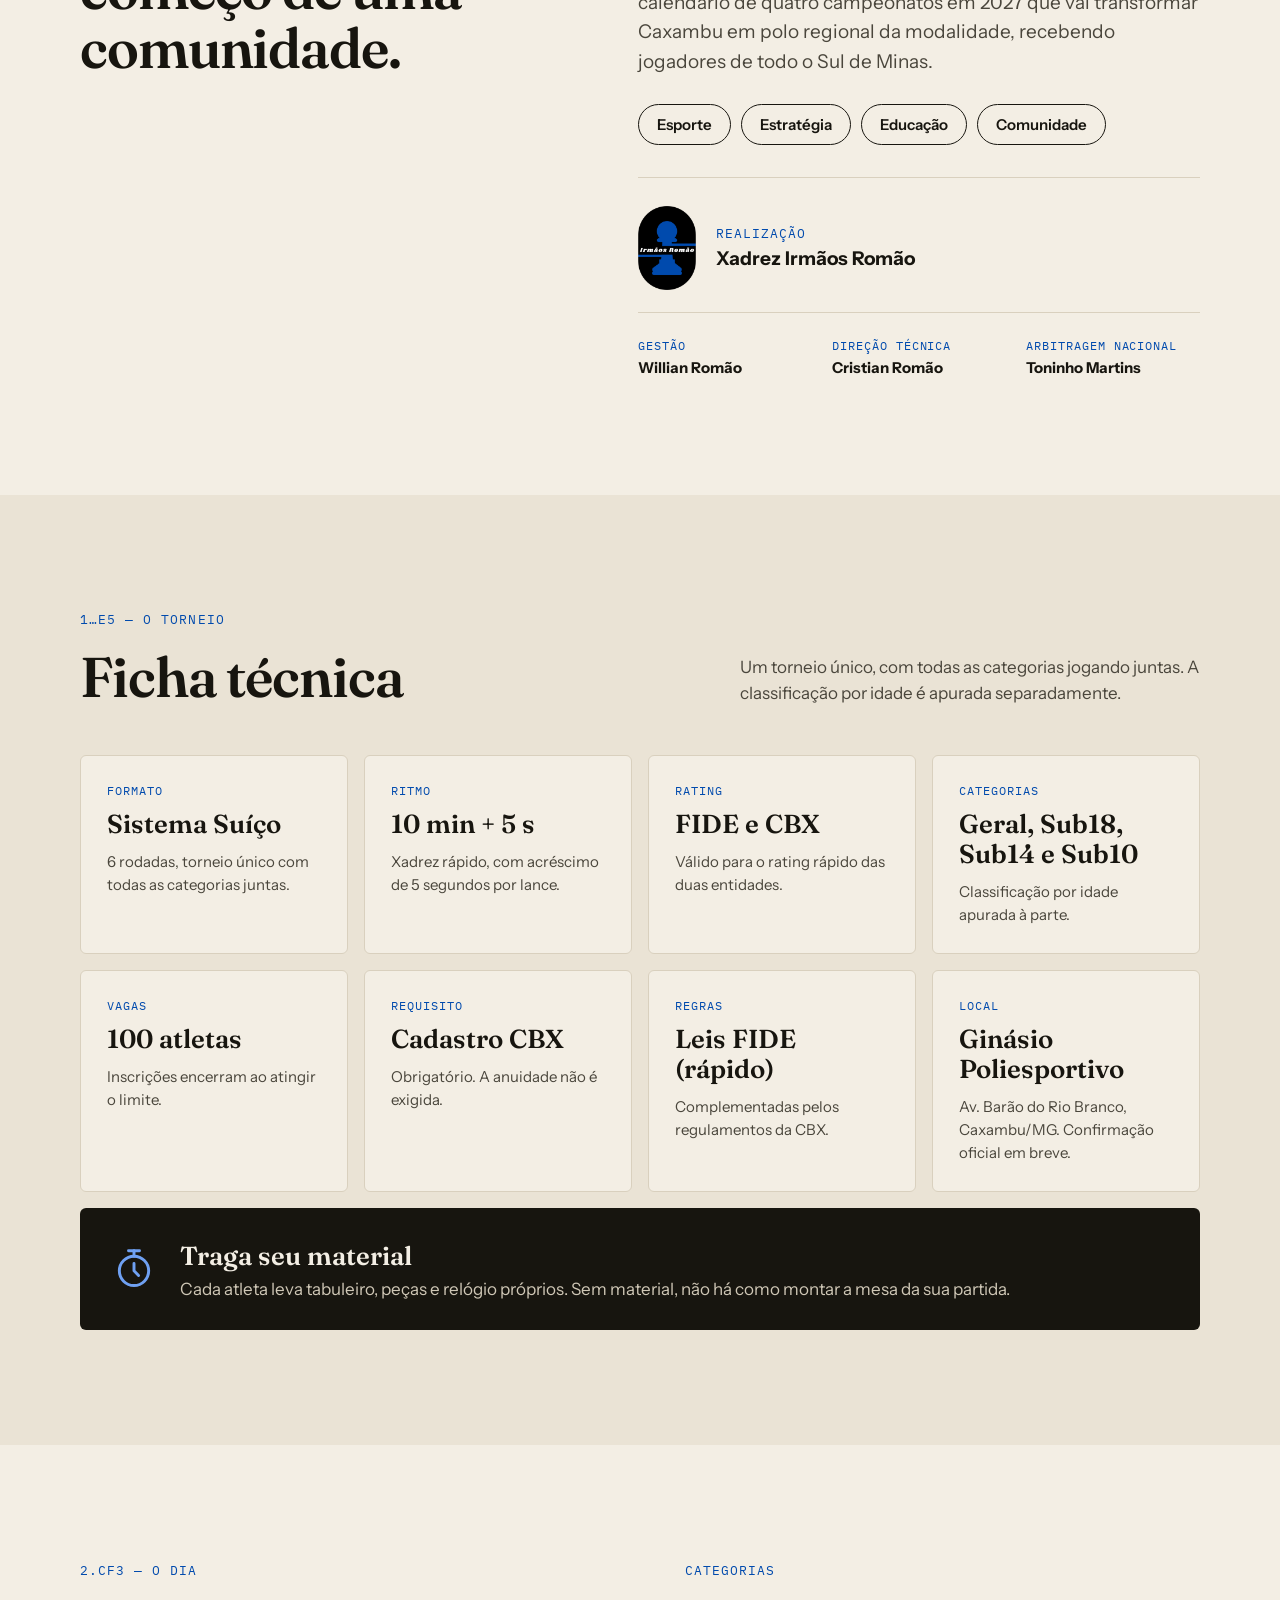
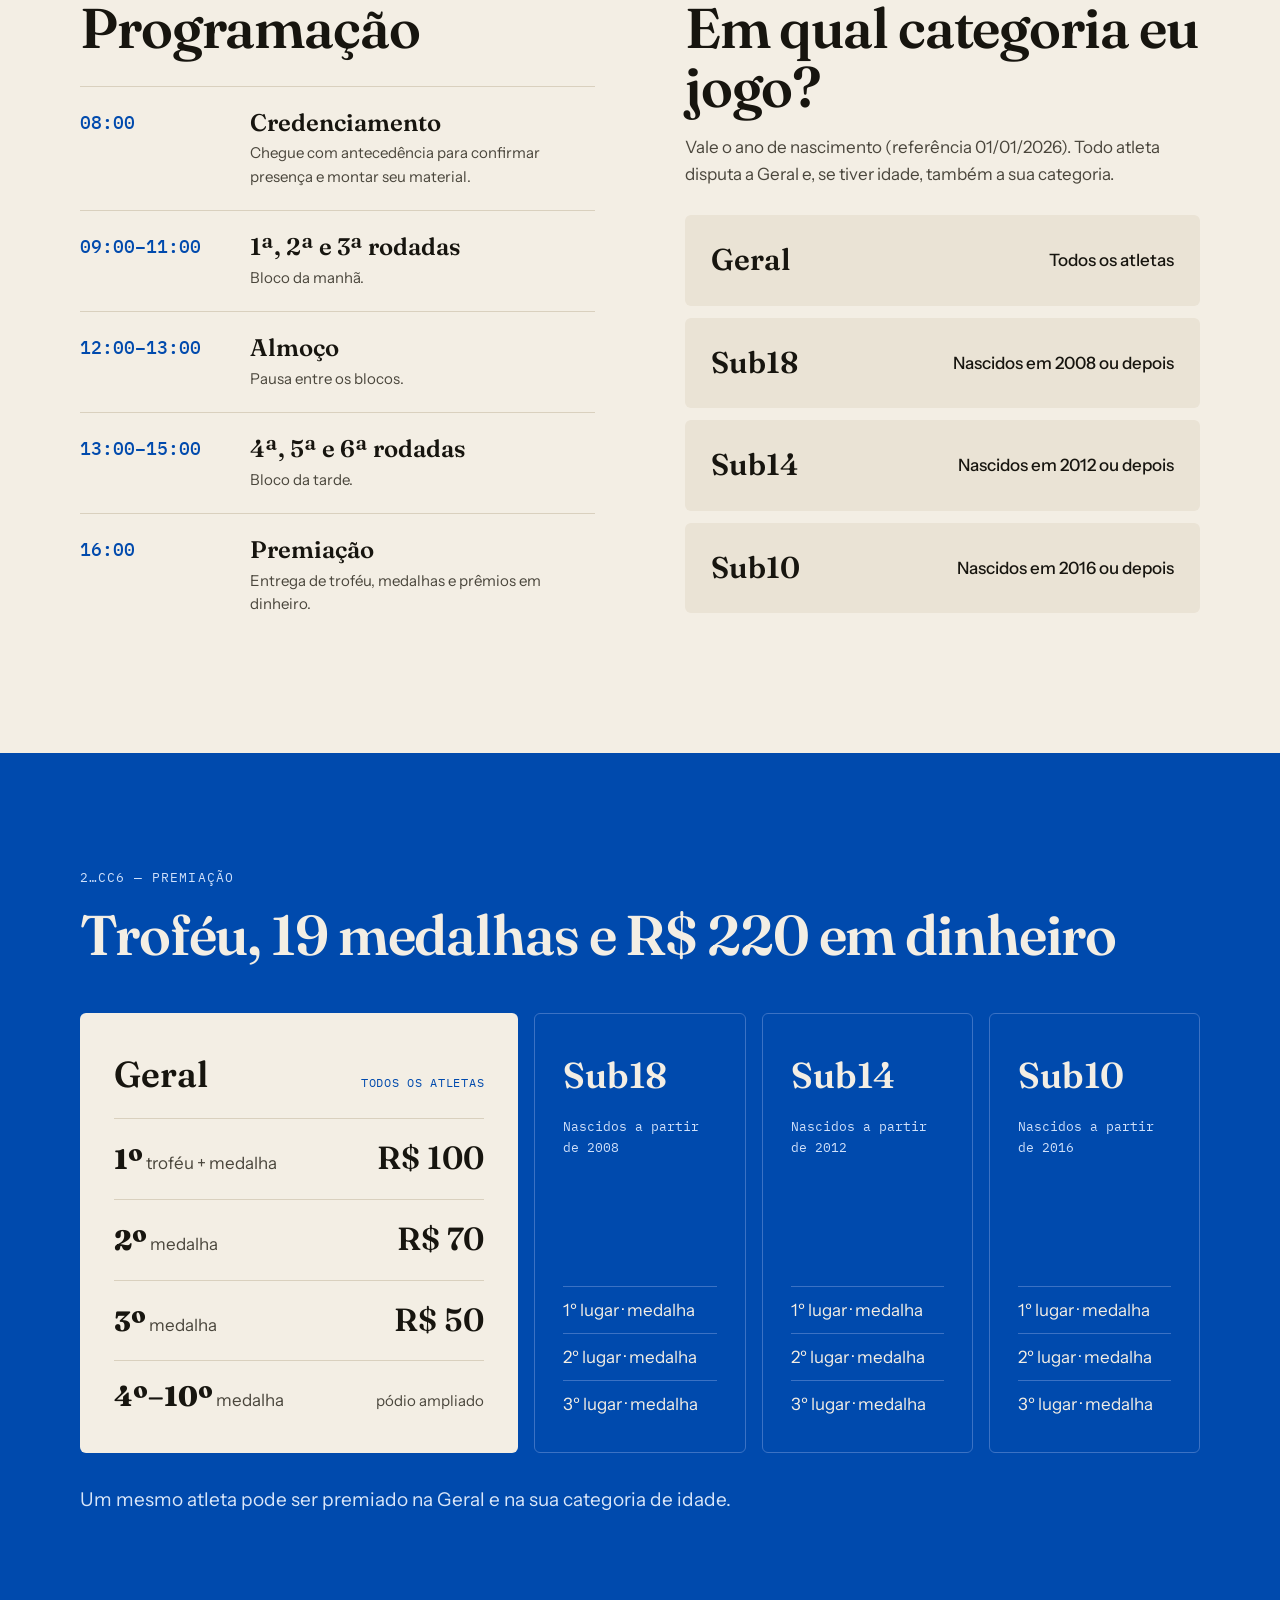
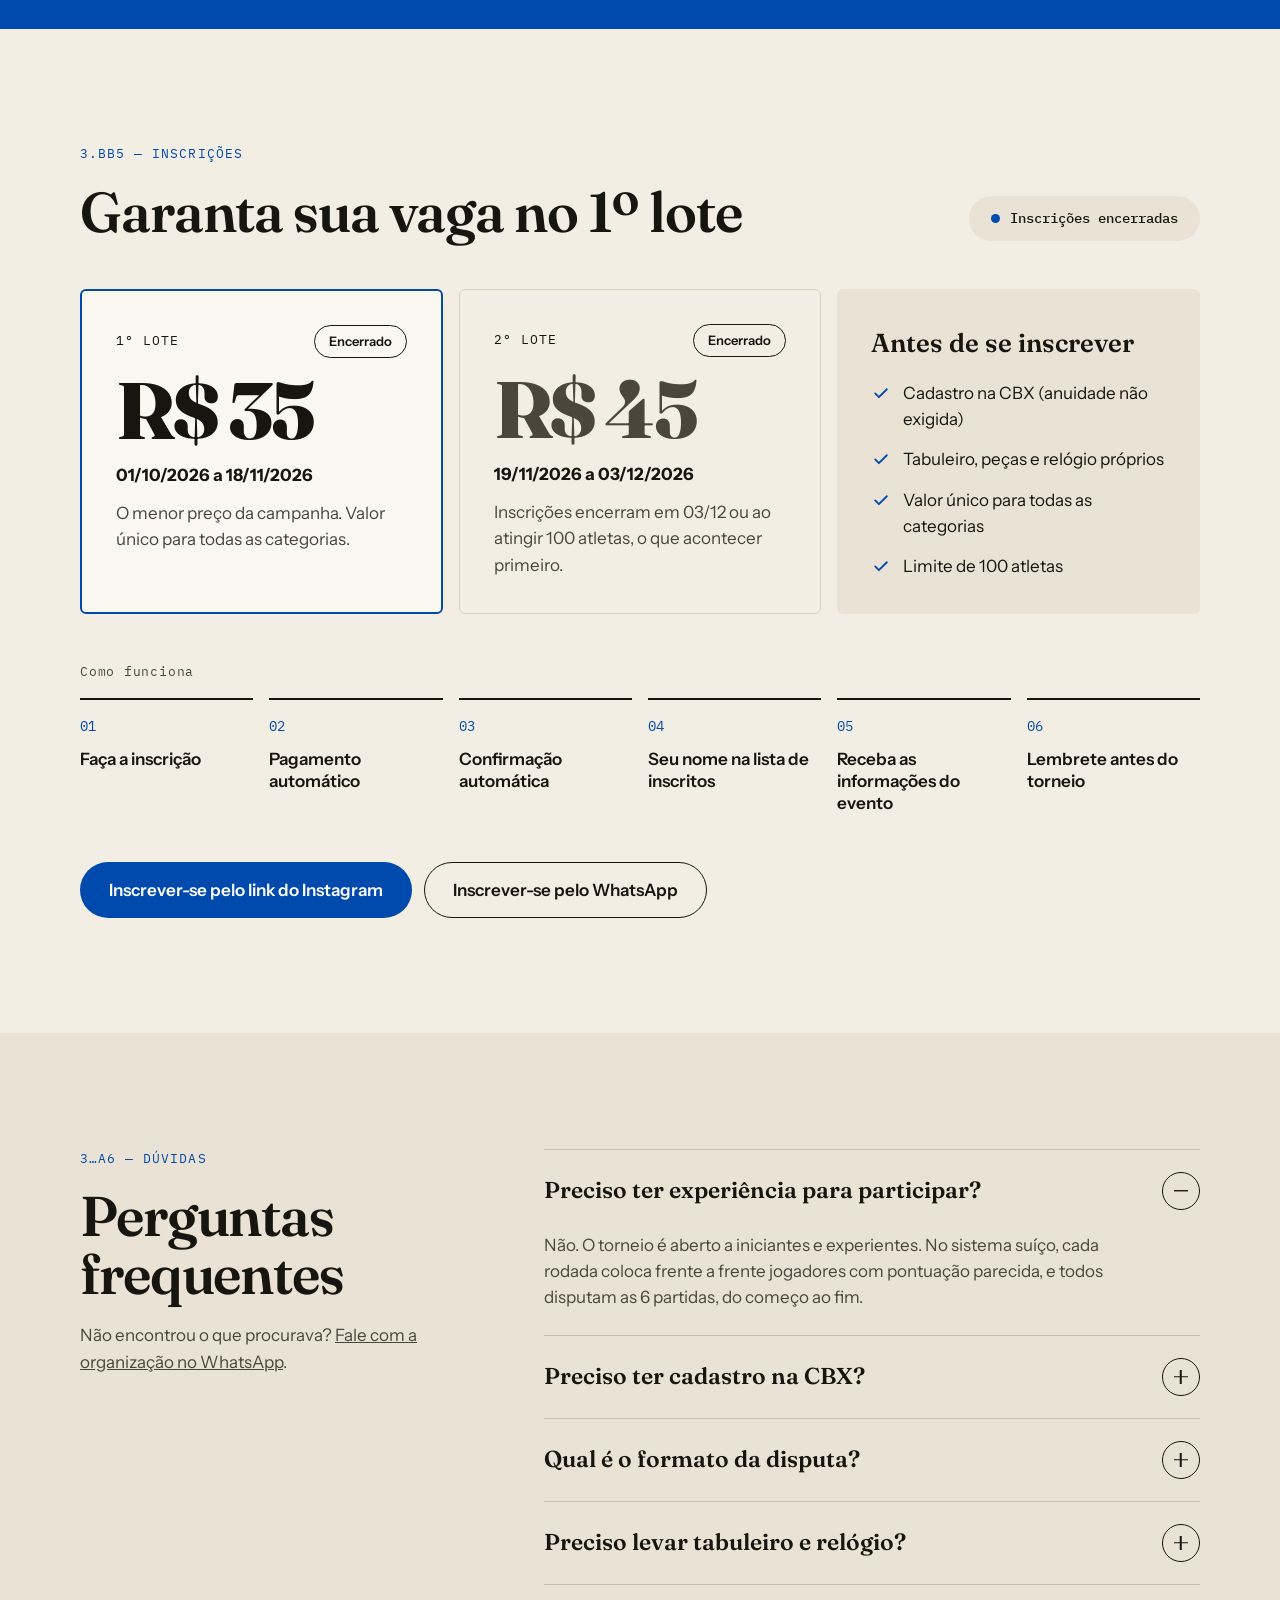
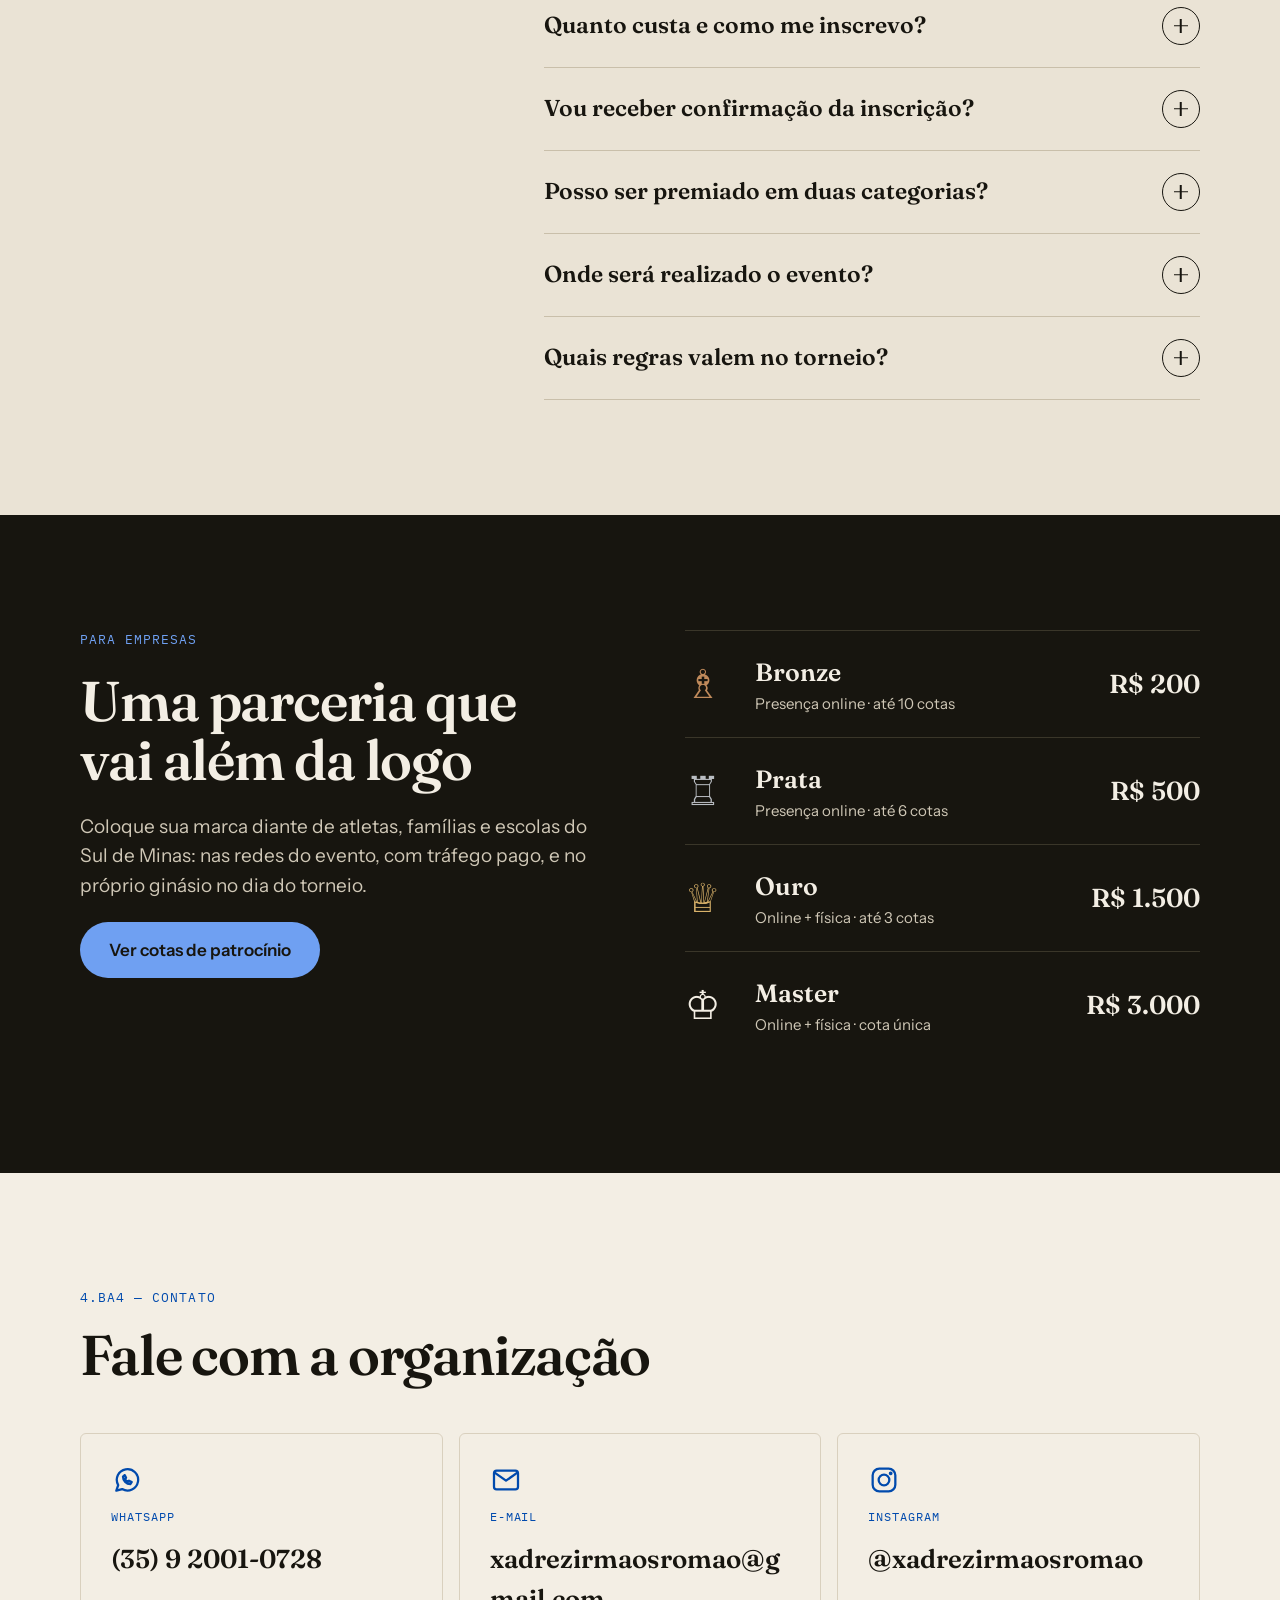
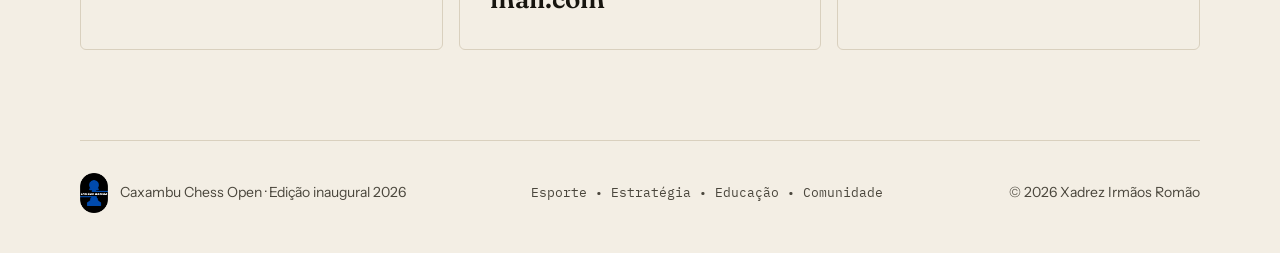
==== commit 6f1462e9: "Add files via upload" ====
--- a/index.html
+++ b/index.html
@@ -3,23 +3,11 @@
 <head>
 <meta charset="utf-8">
 <meta name="viewport" content="width=device-width, initial-scale=1, viewport-fit=cover">
-<title>Caxambu Chess Open 2026 · Xadrez rápido em Caxambu/MG</title>
-<meta name="description" content="Torneio de xadrez rápido em Caxambu/MG, sábado 05/12/2026: 6 rodadas, rating FIDE e CBX e 100 vagas. Inscrição: R$ 35 até 18/11 e R$ 45 até 03/12. Veja o regulamento oficial.">
-<link rel="canonical" href="https://caxambu-chess-open.vercel.app/">
-<meta property="og:type" content="website">
-<meta property="og:locale" content="pt_BR">
-<meta property="og:site_name" content="Caxambu Chess Open">
-<meta property="og:url" content="https://caxambu-chess-open.vercel.app/">
-<meta property="og:title" content="Caxambu Chess Open 2026 · Edição inaugural">
-<meta property="og:description" content="Sábado, 05/12/2026, em Caxambu/MG. Xadrez rápido 10+5, rating FIDE e CBX, 100 vagas. Inscrição: R$ 35 até 18/11 e R$ 45 até 03/12.">
-<meta property="og:image" content="https://caxambu-chess-open.vercel.app/og-image.png">
-<meta property="og:image:width" content="1200">
-<meta property="og:image:height" content="630">
-<meta property="og:image:alt" content="Caxambu Chess Open 2026 · sábado, 05/12 · xadrez rápido · Xadrez Irmãos Romão">
-<meta name="twitter:card" content="summary_large_image">
+<title>Caxambu Chess Open · 05/12/2026 · Caxambu/MG</title>
+<meta name="description" content="Edição inaugural do Caxambu Chess Open: 6 rodadas de xadrez rápido valendo rating FIDE e CBX, no sábado 05/12/2026, em Caxambu/MG. Inscrições a partir de R$ 35.">
+<meta property="og:title" content="Caxambu Chess Open · Edição inaugural">
+<meta property="og:description" content="Sábado, 05/12/2026, em Caxambu/MG. Xadrez rápido 10+5, rating FIDE e CBX, 100 vagas. Inscrições a partir de R$ 35.">
 <meta name="theme-color" content="#004AAD">
-<link rel="icon" type="image/png" href="/favicon.png">
-<script type="application/ld+json">{"@context":"https://schema.org","@type":"SportsEvent","name":"Caxambu Chess Open 2026 · Edição inaugural","description":"Torneio de xadrez rápido (10 min + 5 s por lance), 6 rodadas pelo sistema suíço, válido para rating FIDE e CBX.","startDate":"2026-12-05T09:00:00-03:00","eventStatus":"https://schema.org/EventScheduled","eventAttendanceMode":"https://schema.org/OfflineEventAttendanceMode","image":"https://caxambu-chess-open.vercel.app/og-image.png","url":"https://caxambu-chess-open.vercel.app/","location":{"@type":"Place","name":"Ginásio Poliesportivo Jorge Cury","address":{"@type":"PostalAddress","streetAddress":"Av. Barão do Rio Branco, 2-470","addressLocality":"Caxambu","addressRegion":"MG","postalCode":"37440-000","addressCountry":"BR"}},"organizer":{"@type":"Organization","name":"Xadrez Irmãos Romão","url":"https://www.instagram.com/xadrezirmaosromao/"},"offers":[{"@type":"Offer","name":"1º lote","price":"35.00","priceCurrency":"BRL","validFrom":"2026-10-01","validThrough":"2026-11-18","url":"https://docs.google.com/forms/d/1Hie2SySSPkcSgIFCBDF2t3vbZOu9lOWqqsa5Uo5F20U/viewform"},{"@type":"Offer","name":"2º lote","price":"45.00","priceCurrency":"BRL","validFrom":"2026-11-19","validThrough":"2026-12-03","url":"https://docs.google.com/forms/d/1Hie2SySSPkcSgIFCBDF2t3vbZOu9lOWqqsa5Uo5F20U/viewform"}]}</script>
 <link rel="preconnect" href="https://fonts.googleapis.com">
 <link rel="preconnect" href="https://fonts.gstatic.com" crossorigin>
 <link rel="stylesheet" href="https://fonts.googleapis.com/css2?family=Fraunces:ital,opsz,wght@0,9..144,400;0,9..144,600;0,9..144,800;1,9..144,400&family=Instrument+Sans:wght@400;500;600;700&family=IBM+Plex+Mono:wght@400;500&display=swap">
@@ -219,11 +207,11 @@
 .reqs ul{list-style:none;margin:0;padding:0;display:flex;flex-direction:column;gap:14px}
 .reqs li{display:flex;gap:12px}
 .reqs svg{flex-shrink:0;margin-top:3px;color:var(--label)}
-.flow{list-style:none;margin:16px 0 0;padding:0;display:grid;grid-template-columns:repeat(4,minmax(0,1fr));gap:16px}
+.flow{list-style:none;margin:16px 0 0;padding:0;display:grid;grid-template-columns:repeat(6,minmax(0,1fr));gap:16px}
 .flow li{display:flex;flex-direction:column;gap:10px;padding-top:16px;border-top:2px solid var(--ink)}
 .fl-n{font-family:var(--mono);font-size:14px;color:var(--label)}
 .fl-t{font-weight:600;line-height:1.3}
-@media (max-width: 1000px){.lotes{grid-template-columns:repeat(2,minmax(0,1fr))}.reqs{grid-column:1 / -1}.flow{grid-template-columns:repeat(2,minmax(0,1fr))}}
+@media (max-width: 1000px){.lotes{grid-template-columns:repeat(2,minmax(0,1fr))}.reqs{grid-column:1 / -1}.flow{grid-template-columns:repeat(3,minmax(0,1fr))}}
 @media (max-width: 640px){.lotes{grid-template-columns:1fr}.flow{grid-template-columns:repeat(2,minmax(0,1fr))}}
 
 /* faq */
@@ -404,44 +392,6 @@
 .final h2{font-size:clamp(40px,5vw,64px)}
 
 .view[hidden]{display:none}
-
-/* ===== melhorias: conversão, regulamento, barra fixa ===== */
-[hidden]{display:none !important}
-.hero-price{font-size:16px;color:var(--soft);margin:-8px 0 0}
-.hero-price b{color:var(--ink);font-weight:700}
-.hero-sponsor{font-size:15px;font-weight:600;text-underline-offset:4px;align-self:flex-start;color:var(--label)}
-.cd-static{font-family:var(--mono);font-size:14px;color:var(--soft);margin:0}
-.pill{display:inline-block;width:fit-content;border:1px solid var(--label);color:var(--label);border-radius:999px;padding:3px 12px;font-size:12px;font-weight:600;line-height:1.5}
-.facts .pill{margin-top:6px}
-.fmap{font-weight:600;font-size:15px;color:var(--label);text-underline-offset:4px}
-.pix-note{margin-top:22px;font-size:15px;color:var(--soft)}
-.fine{font-size:14px;color:var(--soft);margin-top:16px}
-.rs-h{margin-top:clamp(44px,5vw,72px);font-size:clamp(26px,3vw,36px)}
-.rs-grid{display:grid;grid-template-columns:repeat(auto-fit,minmax(min(100%,300px),1fr));gap:16px;margin-top:28px}
-.rs{border:1px solid var(--night-line);border-radius:6px;padding:26px;background:rgba(255,255,255,.04)}
-.rs h4{margin:0 0 12px;font-family:var(--serif);font-size:22px;font-weight:600;letter-spacing:-.01em;color:var(--night-text)}
-.rs p,.rs li{font-size:15px;line-height:1.55;color:var(--night-soft)}
-.rs p+p{margin-top:8px}
-.rs ul,.rs ol{margin:0;padding-left:20px;display:flex;flex-direction:column;gap:6px}
-.rs b{color:var(--night-text);font-weight:600}
-.rs .pill{margin-top:10px;color:var(--sky);border-color:var(--sky)}
-.pix-note b,.fine b{color:var(--ink)}
-.sticky-cta{display:none}
-@media (max-width:760px){
-  html{scroll-padding-bottom:calc(env(safe-area-inset-bottom,0px) + 84px)}
-  .sticky-cta{position:fixed;left:0;right:0;bottom:0;z-index:30;display:flex;align-items:center;justify-content:space-between;gap:12px;padding:10px clamp(16px,4vw,24px) calc(10px + env(safe-area-inset-bottom,0px));background:var(--paper);border-top:1px solid var(--line2);box-shadow:0 -10px 24px -14px rgba(23,21,15,.3);transition:opacity .2s ease}
-  .sticky-cta.off{opacity:0;visibility:hidden;pointer-events:none}
-  .sc-txt{display:flex;flex-direction:column;line-height:1.2;min-width:0}
-  .sc-txt b{font-family:var(--serif);font-size:22px;font-weight:600}
-  .sc-txt span{font-size:12.5px;color:var(--soft)}
-  .sticky-cta .btn{min-height:48px;padding:10px 20px;font-size:16px;white-space:nowrap}
-  body.has-sticky{padding-bottom:calc(76px + env(safe-area-inset-bottom,0px))}
-}
-.localcard{display:grid;grid-template-columns:minmax(0,1.1fr) minmax(0,1fr);gap:20px clamp(24px,4vw,56px);align-items:start;background:var(--paper);border:1px solid var(--line);border-radius:6px;padding:28px;margin-top:16px}
-.lc-main,.lc-side{display:flex;flex-direction:column;gap:10px;align-items:flex-start}
-.localcard .lbl{font-size:12px}
-@media (max-width:760px){.localcard{grid-template-columns:1fr;padding:24px}}
-@media (max-width:1180px) and (min-width:961px){.nav-links{gap:20px;font-size:14.5px}}
 </style>
 </head>
 <body>
@@ -449,7 +399,7 @@
 <header class="nav" id="nav">
   <div class="wrap nav-in">
     <a class="brand" href="#inicio" aria-label="Caxambu Chess Open, início">
-      <img src="logo.png" decoding="async" alt="" width="36" height="52">
+      <img src="[data-uri]" alt="" width="36" height="52">
       <span>Caxambu Chess Open</span>
     </a>
     <button class="menu-btn" type="button" aria-expanded="false" aria-controls="nav-links" id="menu-btn">Menu</button>
@@ -457,21 +407,15 @@
       <a href="#evento">O torneio</a>
       <a href="#programacao">Programação</a>
       <a href="#premiacao">Premiação</a>
-      <a href="#regulamento">Regulamento</a>
       <a href="#faq">Dúvidas</a>
       <a href="#patrocinio">Seja patrocinador</a>
-      <a class="btn btn-primary js-cta" data-loc="menu" data-label="Inscreva-se" data-closed="Inscrições encerradas · falar no WhatsApp" data-track="click_inscricao" href="https://docs.google.com/forms/d/1Hie2SySSPkcSgIFCBDF2t3vbZOu9lOWqqsa5Uo5F20U/viewform" target="_blank" rel="noopener">Inscreva-se</a>
+      <a class="btn btn-primary" href="#inscricoes">Inscreva-se</a>
     </nav>
   </div>
 </header>
 
 <!-- ============ VIEW: ATLETAS ============ -->
 <main class="view" id="view-home">
-
-  <div class="sticky-cta" id="sticky-cta" role="region" aria-label="Inscrição no torneio">
-    <div class="sc-txt"><b id="sc-price">R$ 35</b><span id="sc-note">1º lote · até 18/11</span></div>
-    <a class="btn btn-primary js-cta" data-loc="barra_fixa" data-label="Inscrever-se" data-closed="Falar no WhatsApp" data-track="click_inscricao" href="https://docs.google.com/forms/d/1Hie2SySSPkcSgIFCBDF2t3vbZOu9lOWqqsa5Uo5F20U/viewform" target="_blank" rel="noopener">Inscrever-se</a>
-  </div>
 
   <section class="wrap hero" id="inicio">
     <div class="hero-copy">
@@ -479,25 +423,22 @@
       <h1>Caxambu<br><em>Chess</em> Open</h1>
       <p class="hero-lead">Seis rodadas de xadrez rápido valendo rating FIDE e CBX, num único sábado. O primeiro lance de um calendário que vai colocar Caxambu no mapa do xadrez.</p>
       <div class="btn-row">
-        <a class="btn btn-primary js-cta" data-loc="hero" data-label="Quero garantir minha vaga" data-price="1" data-closed="Inscrições encerradas · falar no WhatsApp" data-track="click_inscricao" href="https://docs.google.com/forms/d/1Hie2SySSPkcSgIFCBDF2t3vbZOu9lOWqqsa5Uo5F20U/viewform" target="_blank" rel="noopener">Quero garantir minha vaga · R$ 35</a>
-        <a class="btn btn-ghost" data-wa="duvidas" data-loc="hero" data-track="click_whatsapp" href="https://wa.me/5535920010728?text=Ol%C3%A1%21%20Vim%20pelo%20site%20do%20Caxambu%20Chess%20Open%202026%20e%20gostaria%20de%20tirar%20algumas%20d%C3%BAvidas%20sobre%20o%20torneio." target="_blank" rel="noopener">Tirar dúvidas no WhatsApp</a>
-      </div>
-      <p class="hero-price" id="hero-price"><b>1º lote · R$ 35</b> até 18/11 · depois R$ 45 até 03/12 · 100 vagas</p>
-      <a class="hero-sponsor" href="#patrocinio">Sua empresa quer apoiar o torneio? Conheça as cotas de patrocínio →</a>
-      <div class="cd-wrap" id="cd-wrap">
-        <div class="cd-lbl" id="cd-lbl">Primeiro lance</div>
-        <div class="cd" id="cd" role="timer" aria-live="off" hidden>
-          <div><b id="cd-d">0</b><span>dias</span></div>
-          <div><b id="cd-h">00</b><span>horas</span></div>
-          <div><b id="cd-m">00</b><span>minutos</span></div>
-          <div><b id="cd-s">00</b><span>segundos</span></div>
-        </div>
-        <p class="cd-static" id="cd-static">Sábado, 05/12/2026 · 1ª rodada às 09:00 (horário de Brasília)</p>
+        <a class="btn btn-primary" href="#inscricoes">Garantir minha vaga · R$ 35</a>
+        <a class="btn btn-ghost" href="#patrocinio">Quero patrocinar</a>
+      </div>
+      <div class="cd-wrap">
+        <div class="cd-lbl">Faltam para o primeiro lance</div>
+        <div class="cd" role="timer" aria-live="off">
+          <div><b id="cd-d">–</b><span>dias</span></div>
+          <div><b id="cd-h">–</b><span>horas</span></div>
+          <div><b id="cd-m">–</b><span>minutos</span></div>
+          <div><b id="cd-s">–</b><span>segundos</span></div>
+        </div>
       </div>
       <div class="facts">
         <div><div class="lbl">Data</div><b>Sábado, 05/12/2026</b></div>
         <div><div class="lbl">Credenciamento</div><b>08:00</b></div>
-        <div><div class="lbl">Local</div><b>Ginásio Poliesportivo Jorge Cury · Caxambu</b></div>
+        <div><div class="lbl">Local</div><b>Ginásio Poliesportivo · Caxambu</b></div>
       </div>
     </div>
     <div class="board-wrap">
@@ -518,7 +459,7 @@
       <p>Esta edição inaugural marca o início de um projeto maior: um calendário de quatro campeonatos em 2027 que vai transformar Caxambu em polo regional da modalidade, recebendo jogadores de todo o Sul de Minas.</p>
       <div class="pills"><span>Esporte</span><span>Estratégia</span><span>Educação</span><span>Comunidade</span></div>
       <div class="realiza">
-        <img src="logo.png" decoding="async" alt="Logo Xadrez Irmãos Romão" width="58" height="84">
+        <img src="[data-uri]" alt="Logo Xadrez Irmãos Romão" width="58" height="84">
         <div><div class="lbl">Realização</div><b>Xadrez Irmãos Romão</b></div>
       </div>
       <div class="credits">
@@ -533,13 +474,12 @@
     <div class="wrap">
       <div class="head-row">
         <div class="head"><div class="lbl">1…e5 — O torneio</div><h2>Ficha técnica</h2></div>
-        <p class="soft">Um torneio único: todos os atletas jogam juntos, na classificação Geral. As categorias servem apenas para dividir a premiação.</p>
-      </div>
-      <div class="ficha"><div class="fcard"><div class="lbl">Formato</div><div class="fv">Sistema Suíço</div><div class="fd">6 rodadas, em torneio único: todos os atletas jogam juntos.</div></div><div class="fcard"><div class="lbl">Ritmo</div><div class="fv">10 min + 5 s</div><div class="fd">Xadrez rápido, com acréscimo de 5 segundos por lance.</div></div><div class="fcard"><div class="lbl">Rating</div><div class="fv">FIDE e CBX</div><div class="fd">Válido para o rating rápido das duas entidades. Sem taxa FIDE separada.</div></div><div class="fcard"><div class="lbl">Categorias</div><div class="fv">Geral, Sub18, Sub14 e Sub10</div><div class="fd">Todos jogam na Geral; as categorias servem só para dividir a premiação.</div></div><div class="fcard"><div class="lbl">Vagas</div><div class="fv">100 atletas</div><div class="fd">Inscrições encerram ao atingir o limite.</div></div><div class="fcard"><div class="lbl">Requisito</div><div class="fv">Cadastro CBX</div><div class="fd">Obrigatório. A anuidade em dia não é exigida.</div></div><div class="fcard"><div class="lbl">Regras</div><div class="fv">Leis FIDE (rápido)</div><div class="fd">Complementadas pelos regulamentos da CBX e pelo regulamento do torneio.</div></div><div class="fcard"><div class="lbl">Inscrição</div><div class="fv">R$ 35 · R$ 45</div><div class="fd">1º lote até 18/11 e 2º lote de 19/11 a 03/12. Valor único para todos.</div></div></div>
-      <div class="localcard"><div class="lc-main"><div class="lbl">Local</div><div class="fv">Ginásio Poliesportivo Jorge Cury</div><div class="fd">Av. Barão do Rio Branco, 2-470, Caxambu/MG · CEP 37440-000. Estacionamento em frente ao ginásio.</div></div><div class="lc-side"><span class="pill">Local confirmado</span><div class="fd">Qualquer mudança de local ou de horário será comunicada pela organização nos canais oficiais.</div><a class="fmap" href="https://www.google.com/maps/search/?api=1&amp;query=Gin%C3%A1sio%20Poliesportivo%20Jorge%20Cury%2C%20Caxambu%2C%20MG" target="_blank" rel="noopener">Ver no mapa →</a></div></div>
+        <p class="soft">Um torneio único, com todas as categorias jogando juntas. A classificação por idade é apurada separadamente.</p>
+      </div>
+      <div class="ficha"><div class="fcard"><div class="lbl">Formato</div><div class="fv">Sistema Suíço</div><div class="fd">6 rodadas, torneio único com todas as categorias juntas.</div></div><div class="fcard"><div class="lbl">Ritmo</div><div class="fv">10 min + 5 s</div><div class="fd">Xadrez rápido, com acréscimo de 5 segundos por lance.</div></div><div class="fcard"><div class="lbl">Rating</div><div class="fv">FIDE e CBX</div><div class="fd">Válido para o rating rápido das duas entidades.</div></div><div class="fcard"><div class="lbl">Categorias</div><div class="fv">Geral, Sub18, Sub14 e Sub10</div><div class="fd">Classificação por idade apurada à parte.</div></div><div class="fcard"><div class="lbl">Vagas</div><div class="fv">100 atletas</div><div class="fd">Inscrições encerram ao atingir o limite.</div></div><div class="fcard"><div class="lbl">Requisito</div><div class="fv">Cadastro CBX</div><div class="fd">Obrigatório. A anuidade não é exigida.</div></div><div class="fcard"><div class="lbl">Regras</div><div class="fv">Leis FIDE (rápido)</div><div class="fd">Complementadas pelos regulamentos da CBX.</div></div><div class="fcard"><div class="lbl">Local</div><div class="fv">Ginásio Poliesportivo</div><div class="fd">Av. Barão do Rio Branco, Caxambu/MG. Confirmação oficial em breve.</div></div></div>
       <div class="material">
         <svg width="44" height="44" viewBox="0 0 24 24" fill="none" stroke="#6FA0F2" stroke-width="1.6" stroke-linecap="round" stroke-linejoin="round" aria-hidden="true"><circle cx="12" cy="13" r="8"/><path d="M12 9v4l2.5 2.5"/><path d="M9 2h6"/><path d="M12 2v3"/></svg>
-        <div><b>Traga seu material</b><span>Cada atleta leva tabuleiro, peças e relógio próprios, em bom estado. A organização não garante equipamento disponível para todas as mesas.</span></div>
+        <div><b>Traga seu material</b><span>Cada atleta leva tabuleiro, peças e relógio próprios. Sem material, não há como montar a mesa da sua partida.</span></div>
       </div>
     </div>
   </section>
@@ -547,13 +487,13 @@
   <section class="wrap sec two" id="programacao">
     <div>
       <div class="head"><div class="lbl">2.Cf3 — O dia</div><h2>Programação</h2></div>
-      <ol class="agenda"><li class="ag"><div class="ag-t">08:00</div><div><div class="ag-n">Credenciamento</div><div class="ag-d">Chegue com antecedência para confirmar presença e montar seu material.</div></div></li><li class="ag"><div class="ag-t">09:00–12:00</div><div><div class="ag-n">1ª, 2ª e 3ª rodadas</div><div class="ag-d">Rodadas às 09:00, 10:00 e 11:00 (uma hora cada). Bloco da manhã.</div></div></li><li class="ag"><div class="ag-t">12:00–13:00</div><div><div class="ag-n">Pausa para o almoço</div><div class="ag-d">Intervalo entre os blocos.</div></div></li><li class="ag"><div class="ag-t">13:00–16:00</div><div><div class="ag-n">4ª, 5ª e 6ª rodadas</div><div class="ag-d">Rodadas às 13:00, 14:00 e 15:00 (uma hora cada). Bloco da tarde.</div></div></li><li class="ag"><div class="ag-t">16:00</div><div><div class="ag-n">Cerimônia de premiação</div><div class="ag-d">Entrega de troféu, medalhas e prêmios em dinheiro, com a presença dos premiados.</div></div></li></ol>
+      <ol class="agenda"><li class="ag"><div class="ag-t">08:00</div><div><div class="ag-n">Credenciamento</div><div class="ag-d">Chegue com antecedência para confirmar presença e montar seu material.</div></div></li><li class="ag"><div class="ag-t">09:00–11:00</div><div><div class="ag-n">1ª, 2ª e 3ª rodadas</div><div class="ag-d">Bloco da manhã.</div></div></li><li class="ag"><div class="ag-t">12:00–13:00</div><div><div class="ag-n">Almoço</div><div class="ag-d">Pausa entre os blocos.</div></div></li><li class="ag"><div class="ag-t">13:00–15:00</div><div><div class="ag-n">4ª, 5ª e 6ª rodadas</div><div class="ag-d">Bloco da tarde.</div></div></li><li class="ag"><div class="ag-t">16:00</div><div><div class="ag-n">Premiação</div><div class="ag-d">Entrega de troféu, medalhas e prêmios em dinheiro.</div></div></li></ol>
     </div>
     <div>
       <div class="head">
         <div class="lbl">Categorias</div>
-        <h2>Em qual categoria concorro à premiação?</h2>
-        <p class="soft">Todos os atletas jogam juntos, na classificação Geral. As categorias servem apenas para dividir a premiação e valem pelo ano de nascimento (referência 01/01/2026).</p>
+        <h2>Em qual categoria eu jogo?</h2>
+        <p class="soft">Vale o ano de nascimento (referência 01/01/2026). Todo atleta disputa a Geral e, se tiver idade, também a sua categoria.</p>
       </div>
       <ul class="cats"><li class="cat"><span class="cat-n">Geral</span><span class="cat-d">Todos os atletas</span></li><li class="cat"><span class="cat-n">Sub18</span><span class="cat-d">Nascidos em 2008 ou depois</span></li><li class="cat"><span class="cat-n">Sub14</span><span class="cat-d">Nascidos em 2012 ou depois</span></li><li class="cat"><span class="cat-n">Sub10</span><span class="cat-d">Nascidos em 2016 ou depois</span></li></ul>
     </div>
@@ -572,54 +512,37 @@
         </div>
         <div class="pcat"><div class="pcat-n">Sub18</div><div class="pcat-d">Nascidos a partir de 2008</div><ul><li>1º lugar · medalha</li><li>2º lugar · medalha</li><li>3º lugar · medalha</li></ul></div><div class="pcat"><div class="pcat-n">Sub14</div><div class="pcat-d">Nascidos a partir de 2012</div><ul><li>1º lugar · medalha</li><li>2º lugar · medalha</li><li>3º lugar · medalha</li></ul></div><div class="pcat"><div class="pcat-n">Sub10</div><div class="pcat-d">Nascidos a partir de 2016</div><ul><li>1º lugar · medalha</li><li>2º lugar · medalha</li><li>3º lugar · medalha</li></ul></div>
       </div>
-      <p class="prem-note">A premiação é cumulativa: quem se classifica na Geral e em uma categoria de base recebe as duas medalhas. O dinheiro é exclusivo da Geral. Os prêmios são entregues na cerimônia, com a presença dos premiados.</p>
+      <p class="prem-note">Um mesmo atleta pode ser premiado na Geral e na sua categoria de idade.</p>
     </div>
   </section>
 
   <section class="wrap sec" id="inscricoes">
     <div class="head-row">
-      <div class="head"><div class="lbl">3.Bb5 — Inscrições</div><h2 id="inscr-title">Garanta sua vaga no 1º lote</h2></div>
+      <div class="head"><div class="lbl">3.Bb5 — Inscrições</div><h2>Garanta sua vaga no 1º lote</h2></div>
       <div class="status"><i></i><span id="lote-status">Inscrições a partir de 01/10</span></div>
     </div>
     <div class="lotes">
-      <div class="lote best" id="lt1">
+      <div class="lote best">
         <div class="lote-h"><div class="lbl">1º lote</div><span class="badge on" id="b1">Abre 01/10</span></div>
         <div class="price">R$ 35</div>
         <b>01/10/2026 a 18/11/2026</b>
-        <p class="soft">O menor preço da campanha. Valor único para todos os atletas.</p>
-      </div>
-      <div class="lote" id="lt2">
+        <p class="soft">O menor preço da campanha. Valor único para todas as categorias.</p>
+      </div>
+      <div class="lote">
         <div class="lote-h"><div class="lbl">2º lote</div><span class="badge" id="b2">A partir de 19/11</span></div>
         <div class="price">R$ 45</div>
         <b>19/11/2026 a 03/12/2026</b>
         <p class="soft">Inscrições encerram em 03/12 ou ao atingir 100 atletas, o que acontecer primeiro.</p>
       </div>
-      <div class="reqs"><b>Antes de se inscrever</b><ul><li><svg width="20" height="20" viewBox="0 0 24 24" fill="none" stroke="currentColor" stroke-width="2.2" stroke-linecap="round" stroke-linejoin="round" aria-hidden="true"><path d="M5 12.5l4.5 4.5L19 7.5"/></svg><span>Cadastro na CBX (anuidade não exigida)</span></li><li><svg width="20" height="20" viewBox="0 0 24 24" fill="none" stroke="currentColor" stroke-width="2.2" stroke-linecap="round" stroke-linejoin="round" aria-hidden="true"><path d="M5 12.5l4.5 4.5L19 7.5"/></svg><span>Tabuleiro, peças e relógio próprios</span></li><li><svg width="20" height="20" viewBox="0 0 24 24" fill="none" stroke="currentColor" stroke-width="2.2" stroke-linecap="round" stroke-linejoin="round" aria-hidden="true"><path d="M5 12.5l4.5 4.5L19 7.5"/></svg><span>Valor único para todos os atletas</span></li><li><svg width="20" height="20" viewBox="0 0 24 24" fill="none" stroke="currentColor" stroke-width="2.2" stroke-linecap="round" stroke-linejoin="round" aria-hidden="true"><path d="M5 12.5l4.5 4.5L19 7.5"/></svg><span>Limite de 100 atletas</span></li></ul></div>
+      <div class="reqs"><b>Antes de se inscrever</b><ul><li><svg width="20" height="20" viewBox="0 0 24 24" fill="none" stroke="currentColor" stroke-width="2.2" stroke-linecap="round" stroke-linejoin="round" aria-hidden="true"><path d="M5 12.5l4.5 4.5L19 7.5"/></svg><span>Cadastro na CBX (anuidade não exigida)</span></li><li><svg width="20" height="20" viewBox="0 0 24 24" fill="none" stroke="currentColor" stroke-width="2.2" stroke-linecap="round" stroke-linejoin="round" aria-hidden="true"><path d="M5 12.5l4.5 4.5L19 7.5"/></svg><span>Tabuleiro, peças e relógio próprios</span></li><li><svg width="20" height="20" viewBox="0 0 24 24" fill="none" stroke="currentColor" stroke-width="2.2" stroke-linecap="round" stroke-linejoin="round" aria-hidden="true"><path d="M5 12.5l4.5 4.5L19 7.5"/></svg><span>Valor único para todas as categorias</span></li><li><svg width="20" height="20" viewBox="0 0 24 24" fill="none" stroke="currentColor" stroke-width="2.2" stroke-linecap="round" stroke-linejoin="round" aria-hidden="true"><path d="M5 12.5l4.5 4.5L19 7.5"/></svg><span>Limite de 100 atletas</span></li></ul></div>
     </div>
     <div style="margin-top:48px">
       <div class="cd-lbl">Como funciona</div>
-      <ol class="flow"><li><span class="fl-n">01</span><span class="fl-t">Preencha o formulário de inscrição</span></li><li><span class="fl-n">02</span><span class="fl-t">Pague por Pix o valor do lote vigente</span></li><li><span class="fl-n">03</span><span class="fl-t">Inscrição confirmada após o pagamento</span></li><li><span class="fl-n">04</span><span class="fl-t">Seu nome entra na lista de participantes</span></li></ol>
-      <p class="pix-note">Pagamento por Pix para a chave <b>xadrezirmaosromao@gmail.com</b> (regulamento, item 3.1).</p>
+      <ol class="flow"><li><span class="fl-n">01</span><span class="fl-t">Faça a inscrição</span></li><li><span class="fl-n">02</span><span class="fl-t">Pagamento automático</span></li><li><span class="fl-n">03</span><span class="fl-t">Confirmação automática</span></li><li><span class="fl-n">04</span><span class="fl-t">Seu nome na lista de inscritos</span></li><li><span class="fl-n">05</span><span class="fl-t">Receba as informações do evento</span></li><li><span class="fl-n">06</span><span class="fl-t">Lembrete antes do torneio</span></li></ol>
     </div>
     <div class="btn-row" style="margin-top:48px">
-      <a class="btn btn-primary js-cta" data-loc="inscricoes" data-label="Quero garantir minha vaga" data-price="1" data-closed="Inscrições encerradas · falar no WhatsApp" data-track="click_inscricao" href="https://docs.google.com/forms/d/1Hie2SySSPkcSgIFCBDF2t3vbZOu9lOWqqsa5Uo5F20U/viewform" target="_blank" rel="noopener">Quero garantir minha vaga · R$ 35</a>
-      <a class="btn btn-ghost" data-wa="duvidas" data-loc="inscricoes" data-track="click_whatsapp" href="https://wa.me/5535920010728?text=Ol%C3%A1%21%20Vim%20pelo%20site%20do%20Caxambu%20Chess%20Open%202026%20e%20gostaria%20de%20tirar%20algumas%20d%C3%BAvidas%20sobre%20o%20torneio." target="_blank" rel="noopener">Tirar dúvidas no WhatsApp</a>
-    </div>
-    <p class="fine">Cancelamento com reembolso em até 7 dias a contar da data do pagamento. A inscrição é pessoal e intransferível. Ao se inscrever, você aceita o <a href="#regulamento">regulamento</a>.</p>
-  </section>
-  <section class="dark sec" id="regulamento">
-    <div class="wrap">
-      <div class="head-row">
-        <div class="head"><div class="lbl">Documento oficial</div><h2>Regulamento oficial</h2></div>
-        <p class="soft">O regulamento reúne as regras de participação, inscrição, premiação e os aspectos técnicos do torneio. Ao se inscrever, o atleta aceita o regulamento integralmente.</p>
-      </div>
-      <div class="btn-row">
-        <a class="btn btn-sky" href="/regulamento-caxambu-chess-open-2026.pdf" target="_blank" rel="noopener" data-pdf data-track="click_regulamento" data-loc="regulamento">Ler regulamento</a>
-        <a class="btn btn-ghost-light" href="/regulamento-caxambu-chess-open-2026.pdf" download="Regulamento-Caxambu-Chess-Open-2026.pdf" data-pdf data-track="download_regulamento" data-loc="regulamento">Baixar PDF</a>
-      </div>
-      <h3 class="rs-h">Resumo do regulamento</h3>
-      <p class="soft" style="margin-top:10px;max-width:640px">Resumo para consulta rápida, feito a partir do documento oficial. Em caso de dúvida, vale o PDF completo.</p>
-      <div class="rs-grid"><div class="rs"><h4>Data e local</h4><p><b>Sábado, 05/12/2026</b>, no Ginásio Poliesportivo Jorge Cury, Av. Barão do Rio Branco, 2-470, Caxambu/MG, com estacionamento em frente.</p><p>Mudanças de local ou de horário serão comunicadas pela organização nos canais oficiais.</p></div><div class="rs"><h4>Formato e regras de jogo</h4><ul><li>Xadrez rápido, <b>10 min + 5 s</b> por lance.</li><li>Sistema Suíço em <b>6 rodadas</b>; torneio único: todos os atletas jogam juntos, na classificação Geral.</li><li>Leis do Xadrez da FIDE (rápido), regulamentos da CBX e este regulamento.</li><li>Limite de <b>100 atletas</b>.</li></ul></div><div class="rs"><h4>Inscrição e pagamento</h4><ul><li><b>1º lote:</b> R$ 35,00 (01/10 a 18/11/2026).</li><li><b>2º lote:</b> R$ 45,00 (19/11 a 03/12/2026).</li><li>Valor único, sem isenções nem descontos.</li><li>Pix para a chave xadrezirmaosromao@gmail.com.</li><li>Encerra em 03/12/2026 ou ao atingir 100 atletas.</li><li>Reembolso em até 7 dias do pagamento; inscrição pessoal e intransferível.</li></ul></div><div class="rs"><h4>Premiação</h4><ul><li><b>Geral:</b> troféu ao campeão, medalhas do 1º ao 10º lugar e R$ 100, R$ 70 e R$ 50 (1º ao 3º).</li><li><b>Sub18, Sub14 e Sub10:</b> medalhas para o 1º, 2º e 3º.</li><li>Dinheiro só na Geral. Premiação cumulativa (Geral + categoria).</li><li>Entrega na cerimônia, com a presença dos premiados.</li></ul></div><div class="rs"><h4>Categorias</h4><p>Todos jogam juntos na classificação Geral; as categorias servem apenas para dividir a premiação. Vale o ano de nascimento (idade em 1º de janeiro de 2026).</p><ul><li><b>Sub18:</b> nascidos em 2008 ou depois.</li><li><b>Sub14:</b> nascidos em 2012 ou depois.</li><li><b>Sub10:</b> nascidos em 2016 ou depois.</li><li><b>Geral:</b> todos os atletas, sem restrição de idade.</li></ul></div><div class="rs"><h4>Requisitos e material</h4><ul><li>Aberto a qualquer enxadrista com <b>cadastro na CBX</b> (feito no site da CBX). Anuidade em dia não é exigida.</li><li>Cada atleta leva <b>tabuleiro, peças e relógio</b> próprios, em bom estado. A organização não garante equipamento para todas as mesas.</li></ul></div><div class="rs"><h4>W.O., atrasos e bye</h4><ul><li><b>W.O.:</b> 10 minutos, contados a partir do anúncio do início da rodada pela arbitragem.</li><li>Quem não comparecer à 1ª rodada, ou chegar atrasado, poderá participar da 2ª.</li><li><b>Bye:</b> só com número ímpar de atletas; o último atleta recebe 1 ponto. Não há bye por solicitação.</li></ul></div><div class="rs"><h4>Critérios de desempate</h4><ol><li>Confronto direto</li><li>Buchholz com corte do pior resultado</li><li>Buchholz sem corte</li><li>Maior número de vitórias</li><li>Maior número de partidas com as peças pretas</li><li>Sorteio, caso o empate persista</li></ol></div><div class="rs"><h4>Salão de jogos e arbitragem</h4><ul><li>É vedado o uso ou porte de celular ou de outro aparelho eletrônico no salão; quem infringir perde a partida.</li><li>Após o início da rodada, só quem ainda joga permanece no local.</li><li>As decisões da arbitragem são definitivas e não cabem recursos.</li><li>Arbitragem: Antonio Martins de Souza Neto (Árbitro Nacional) e Cristian da Silva Romão (auxiliar).</li></ul></div><div class="rs"><h4>Rating e resultados</h4><p>Válido para rating rápido FIDE e CBX, sem taxa FIDE separada. A classificação geral e por categoria é divulgada após o evento no Instagram @xadrezirmaosromao e enviada para o cálculo de rating.</p></div><div class="rs"><h4>Imagem e aceitação</h4><p>Ao se inscrever, o atleta consente (Lei nº 13.709/2018) com o uso de nome, imagem e voz na divulgação do torneio. A inscrição implica a aceitação integral do regulamento. Casos omissos são decididos pela arbitragem e pela organização.</p></div></div>
+      <a class="btn btn-primary" href="https://www.instagram.com/xadrezirmaosromao/" target="_blank" rel="noopener">Inscrever-se pelo link do Instagram</a>
+      <a class="btn btn-ghost" href="https://wa.me/5535920010728?text=Ol%C3%A1!%20Quero%20me%20inscrever%20no%20Caxambu%20Chess%20Open." target="_blank" rel="noopener">Inscrever-se pelo WhatsApp</a>
     </div>
   </section>
 
@@ -628,9 +551,9 @@
       <div class="head">
         <div class="lbl">3…a6 — Dúvidas</div>
         <h2>Perguntas frequentes</h2>
-        <p class="soft">Não encontrou o que procurava? <a href="https://wa.me/5535920010728?text=Ol%C3%A1%21%20Vim%20pelo%20site%20do%20Caxambu%20Chess%20Open%202026%20e%20gostaria%20de%20tirar%20algumas%20d%C3%BAvidas%20sobre%20o%20torneio." data-wa="duvidas" target="_blank" rel="noopener" data-track="click_whatsapp" data-loc="faq">Fale com a organização no WhatsApp</a>.</p>
-      </div>
-      <div class="faq-list"><details class="qa" open><summary><span>Quem pode participar? Preciso ter experiência?</span><span class="qa-i" aria-hidden="true"></span></summary><p>O torneio é aberto a qualquer enxadrista com cadastro na CBX, de iniciantes a experientes. No sistema suíço, a cada rodada você enfrenta jogadores com pontuação parecida.</p></details><details class="qa"><summary><span>Preciso ter cadastro na CBX?</span><span class="qa-i" aria-hidden="true"></span></summary><p>Sim. O cadastro na CBX é obrigatório e é feito no site da CBX. O torneio vale para o rating rápido FIDE e CBX.</p></details><details class="qa"><summary><span>Preciso estar com a anuidade da CBX em dia?</span><span class="qa-i" aria-hidden="true"></span></summary><p>Não. O regulamento exige o cadastro na CBX, mas não exige anuidade em dia.</p></details><details class="qa"><summary><span>Qual é o ritmo de jogo?</span><span class="qa-i" aria-hidden="true"></span></summary><p>10 minutos para cada jogador, com acréscimo de 5 segundos por lance (xadrez rápido).</p></details><details class="qa"><summary><span>Quantas rodadas haverá e em quais horários?</span><span class="qa-i" aria-hidden="true"></span></summary><p>Seis rodadas pelo sistema suíço, de uma hora cada: 1ª às 09:00, 2ª às 10:00 e 3ª às 11:00; almoço das 12:00 às 13:00; 4ª às 13:00, 5ª às 14:00 e 6ª às 15:00. A premiação é às 16:00 e o credenciamento começa às 08:00.</p></details><details class="qa"><summary><span>Em qual categoria eu jogo?</span><span class="qa-i" aria-hidden="true"></span></summary><p>Todos os atletas jogam juntos, em um torneio único com classificação Geral. As categorias servem apenas para dividir a premiação e valem pelo ano de nascimento (idade em 1º de janeiro de 2026): Sub18, nascidos em 2008 ou depois; Sub14, em 2012 ou depois; Sub10, em 2016 ou depois.</p></details><details class="qa"><summary><span>Como funciona a premiação por categoria?</span><span class="qa-i" aria-hidden="true"></span></summary><p>Há uma única classificação (Geral); as categorias servem para dividir a premiação. Geral: troféu ao campeão, medalhas do 1º ao 10º lugar e R$ 100, R$ 70 e R$ 50 para o 1º, 2º e 3º. Sub18, Sub14 e Sub10: medalhas para o 1º, 2º e 3º. O dinheiro é exclusivo da Geral.</p></details><details class="qa"><summary><span>Posso ser premiado em duas categorias?</span><span class="qa-i" aria-hidden="true"></span></summary><p>Sim. A premiação é cumulativa: quem se classifica na Geral e em uma categoria de base (Sub10, Sub14 ou Sub18) recebe as duas medalhas.</p></details><details class="qa"><summary><span>Quanto custa a inscrição?</span><span class="qa-i" aria-hidden="true"></span></summary><p>R$ 35,00 no 1º lote (01/10 a 18/11/2026) e R$ 45,00 no 2º lote (19/11 a 03/12/2026). O valor é único para todos os atletas, sem isenções nem descontos.</p></details><details class="qa"><summary><span>Até quando posso me inscrever?</span><span class="qa-i" aria-hidden="true"></span></summary><p>Até 03/12/2026 ou até o torneio atingir 100 atletas, o que ocorrer primeiro.</p></details><details class="qa"><summary><span>Como faço a inscrição e como é o pagamento?</span><span class="qa-i" aria-hidden="true"></span></summary><p>Preencha o <a href="https://docs.google.com/forms/d/1Hie2SySSPkcSgIFCBDF2t3vbZOu9lOWqqsa5Uo5F20U/viewform" data-form target="_blank" rel="noopener" data-track="click_inscricao" data-loc="faq">formulário de inscrição</a>. O pagamento é feito por Pix, para a chave xadrezirmaosromao@gmail.com. Após o pagamento, a inscrição é confirmada e o nome do atleta entra na lista de participantes, respeitado o limite de vagas.</p></details><details class="qa"><summary><span>Posso cancelar minha inscrição?</span><span class="qa-i" aria-hidden="true"></span></summary><p>Sim, com reembolso, se o pedido for feito em até 7 dias a contar da data do pagamento. Depois desse prazo, não há reembolso. As inscrições são pessoais e intransferíveis.</p></details><details class="qa"><summary><span>Preciso levar tabuleiro, peças e relógio?</span><span class="qa-i" aria-hidden="true"></span></summary><p>Sim. Cada atleta leva o próprio tabuleiro, peças e relógio, em bom estado. A organização não garante equipamento disponível para todas as mesas.</p></details><details class="qa"><summary><span>Qual é a regra para atrasos e W.O.?</span><span class="qa-i" aria-hidden="true"></span></summary><p>O tempo de W.O. é de 10 minutos, contados a partir do anúncio do início da rodada pela arbitragem; depois disso, o atleta ausente perde a partida. Quem não comparecer à 1ª rodada, ou chegar atrasado, poderá participar da 2ª rodada.</p></details><details class="qa"><summary><span>Posso usar celular no salão de jogos?</span><span class="qa-i" aria-hidden="true"></span></summary><p>Não. É vedado o uso ou porte de celular ou de qualquer outro aparelho eletrônico no salão de jogos, e quem infringir a regra perde a partida.</p></details><details class="qa"><summary><span>Onde será realizado o evento?</span><span class="qa-i" aria-hidden="true"></span></summary><p>No Ginásio Poliesportivo Jorge Cury, na Av. Barão do Rio Branco, 2-470, Caxambu/MG (CEP 37440-000), com estacionamento em frente. Qualquer mudança de local ou de horário será comunicada pela organização nos canais oficiais.</p></details><details class="qa"><summary><span>Quais regras e critérios de desempate valem?</span><span class="qa-i" aria-hidden="true"></span></summary><p>As Leis do Xadrez da FIDE para o xadrez rápido e os regulamentos da CBX, complementados pelo regulamento do torneio. Desempate, nesta ordem: confronto direto; Buchholz com corte do pior resultado; Buchholz sem corte; maior número de vitórias; maior número de partidas com as peças pretas; sorteio. As decisões da arbitragem são definitivas e não cabem recursos.</p></details><details class="qa"><summary><span>Como consultar o regulamento completo?</span><span class="qa-i" aria-hidden="true"></span></summary><p>Na seção “Regulamento oficial” desta página, onde você pode ler ou baixar o <a href="/regulamento-caxambu-chess-open-2026.pdf" target="_blank" rel="noopener" data-pdf data-track="click_regulamento" data-loc="faq">PDF do regulamento</a>.</p></details><details class="qa"><summary><span>Como falar com a organização?</span><span class="qa-i" aria-hidden="true"></span></summary><p>Pelo <a href="https://wa.me/5535920010728?text=Ol%C3%A1%21%20Vim%20pelo%20site%20do%20Caxambu%20Chess%20Open%202026%20e%20gostaria%20de%20tirar%20algumas%20d%C3%BAvidas%20sobre%20o%20torneio." data-wa="duvidas" target="_blank" rel="noopener" data-track="click_whatsapp" data-loc="faq">WhatsApp</a> (35) 9 2001-0728, pelo e-mail xadrezirmaosromao@gmail.com ou pelo Instagram @xadrezirmaosromao.</p></details></div>
+        <p class="soft">Não encontrou o que procurava? <a href="https://wa.me/5535920010728" target="_blank" rel="noopener">Fale com a organização no WhatsApp</a>.</p>
+      </div>
+      <div class="faq-list"><details class="qa" open><summary><span>Preciso ter experiência para participar?</span><span class="qa-i" aria-hidden="true"></span></summary><p>Não. O torneio é aberto a iniciantes e experientes. No sistema suíço, cada rodada coloca frente a frente jogadores com pontuação parecida, e todos disputam as 6 partidas, do começo ao fim.</p></details><details class="qa"><summary><span>Preciso ter cadastro na CBX?</span><span class="qa-i" aria-hidden="true"></span></summary><p>Sim. O cadastro na CBX é obrigatório para participar, já que o torneio vale rating. A anuidade não é exigida.</p></details><details class="qa"><summary><span>Qual é o formato da disputa?</span><span class="qa-i" aria-hidden="true"></span></summary><p>Sistema Suíço em 6 rodadas, ritmo rápido de 10 minutos por jogador com 5 segundos de acréscimo por lance. Todas as categorias jogam juntas num torneio único, válido para rating FIDE e CBX.</p></details><details class="qa"><summary><span>Preciso levar tabuleiro e relógio?</span><span class="qa-i" aria-hidden="true"></span></summary><p>Sim. Cada atleta leva o próprio tabuleiro, peças e relógio.</p></details><details class="qa"><summary><span>Quanto custa e como me inscrevo?</span><span class="qa-i" aria-hidden="true"></span></summary><p>R$ 35 no 1º lote (01/10 a 18/11) e R$ 45 no 2º lote (19/11 a 03/12), valor único para todas as categorias. A inscrição é feita pelo link na bio do Instagram @xadrezirmaosromao ou pelo WhatsApp (35) 9 2001-0728.</p></details><details class="qa"><summary><span>Vou receber confirmação da inscrição?</span><span class="qa-i" aria-hidden="true"></span></summary><p>Sim. O pagamento e a confirmação são automáticos. Seu nome entra na lista de inscritos, você recebe as informações do evento e um lembrete antes do dia.</p></details><details class="qa"><summary><span>Posso ser premiado em duas categorias?</span><span class="qa-i" aria-hidden="true"></span></summary><p>Sim. Um mesmo atleta pode ser premiado na Geral e também na sua categoria de idade (Sub10, Sub14 ou Sub18).</p></details><details class="qa"><summary><span>Onde será realizado o evento?</span><span class="qa-i" aria-hidden="true"></span></summary><p>No Ginásio Poliesportivo de Caxambu, na Av. Barão do Rio Branco, Caxambu/MG. A confirmação oficial do local será divulgada no Instagram.</p></details><details class="qa"><summary><span>Quais regras valem no torneio?</span><span class="qa-i" aria-hidden="true"></span></summary><p>As Leis do Xadrez da FIDE para o ritmo rápido e os regulamentos da CBX. Os critérios de desempate serão publicados no regulamento oficial.</p></details></div>
     </div>
   </section>
 
@@ -649,7 +572,7 @@
   <section class="wrap sec" id="contato" style="padding-bottom:0">
     <div class="head" style="margin-bottom:48px"><div class="lbl">4.Ba4 — Contato</div><h2>Fale com a organização</h2></div>
     <div class="contacts">
-      <a class="ct" href="https://wa.me/5535920010728?text=Ol%C3%A1%21%20Vim%20pelo%20site%20do%20Caxambu%20Chess%20Open%202026%20e%20gostaria%20de%20tirar%20algumas%20d%C3%BAvidas%20sobre%20o%20torneio." data-wa="duvidas" data-loc="contato" data-track="click_whatsapp" target="_blank" rel="noopener">
+      <a class="ct" href="https://wa.me/5535920010728" target="_blank" rel="noopener">
         <svg width="32" height="32" viewBox="0 0 24 24" fill="none" stroke="currentColor" stroke-width="1.7" stroke-linecap="round" stroke-linejoin="round" aria-hidden="true"><path d="M4 20l1.4-4.2A8 8 0 1 1 8.4 18.8z"/><path d="M9 9.5c0 3 2.5 5.5 5.5 5.5l1-1.5-2-1-1 .8c-.9-.4-1.6-1.1-2-2l.8-1-1-2z"/></svg>
         <div class="lbl">WhatsApp</div><b>(35) 9 2001-0728</b>
       </a>
@@ -663,9 +586,9 @@
       </a>
     </div>
     <footer class="foot">
-      <div class="foot-b"><img src="logo.png" decoding="async" alt="" width="28" height="40"><span>Caxambu Chess Open · Edição inaugural 2026</span></div>
+      <div class="foot-b"><img src="[data-uri]" alt="" width="28" height="40"><span>Caxambu Chess Open · Edição inaugural 2026</span></div>
       <div class="mono">Esporte • Estratégia • Educação • Comunidade</div>
-      <div><a href="/regulamento-caxambu-chess-open-2026.pdf" target="_blank" rel="noopener" data-pdf data-track="click_regulamento" data-loc="rodape">Regulamento oficial (PDF)</a> · © 2026 Xadrez Irmãos Romão</div>
+      <div>© 2026 Xadrez Irmãos Romão</div>
     </footer>
   </section>
 </main>
@@ -812,7 +735,7 @@
         </div>
       </div>
       <footer class="foot">
-        <div class="foot-b"><img src="logo.png" decoding="async" alt="" width="28" height="40"><span>Caxambu Chess Open · Edição inaugural 2026</span></div>
+        <div class="foot-b"><img src="[data-uri]" alt="" width="28" height="40"><span>Caxambu Chess Open · Edição inaugural 2026</span></div>
         <div class="mono">Esporte • Estratégia • Educação • Comunidade</div>
         <a href="#inicio">Voltar para a página dos atletas</a>
       </footer>
@@ -822,68 +745,21 @@
 
 <script>
 (function(){
-  'use strict';
-
-  /* =====================================================================
-     CONFIGURAÇÃO ÚNICA — dados do evento. Para trocar link, data ou preço,
-     altere apenas este bloco (os botões do site são atualizados a partir dele).
-     ===================================================================== */
-  var CONFIG = {
-    // Link PÚBLICO de resposta do Google Forms (deve terminar em /viewform).
-    FORM_URL: 'https://docs.google.com/forms/d/1Hie2SySSPkcSgIFCBDF2t3vbZOu9lOWqqsa5Uo5F20U/viewform',
-    WHATSAPP: '5535920010728',
-    WA_MSG: 'Olá! Vim pelo site do Caxambu Chess Open 2026 e gostaria de tirar algumas dúvidas sobre o torneio.',
-    PDF_URL: '/regulamento-caxambu-chess-open-2026.pdf',
-    // 1ª rodada (regulamento, item 4). Fuso de Brasília.
-    EVENT_START: '2026-12-05T09:00:00-03:00',
-    // Lotes oficiais (regulamento, item 3). "end" = primeiro instante APÓS o lote.
-    LOTES: [
-      { n: 1, price: 35, from: '01/10', last: '18/11', start: '2026-10-01T00:00:00-03:00', end: '2026-11-19T00:00:00-03:00' },
-      { n: 2, price: 45, from: '19/11', last: '03/12', start: '2026-11-19T00:00:00-03:00', end: '2026-12-04T00:00:00-03:00' }
-    ],
-    CAPACITY: 100
-  };
-
-  var $ = function(id){ return document.getElementById(id); };
-  function all(sel){ return Array.prototype.slice.call(document.querySelectorAll(sel)); }
-  function waUrl(msg){ return 'https://wa.me/' + CONFIG.WHATSAPP + '?text=' + encodeURIComponent(msg); }
-  var WA_DUVIDAS = waUrl(CONFIG.WA_MSG);
-
-  // ----- medição de conversões (usa GA4/GTM se existirem na página; senão, não faz nada) -----
-  function track(name, params){
-    try {
-      var p = params || {};
-      if (window.dataLayer && window.dataLayer.push) { var e = { event: name }; for (var k in p) e[k] = p[k]; window.dataLayer.push(e); }
-      if (typeof window.gtag === 'function') window.gtag('event', name, p);
-    } catch (err) {}
-  }
-  document.addEventListener('click', function(e){
-    var a = e.target.closest && e.target.closest('[data-track]');
-    if (a) track(a.getAttribute('data-track'), { link_location: a.getAttribute('data-loc') || '' });
-  });
-
-  // ----- destinos centralizados -----
-  all('[data-wa="duvidas"]').forEach(function(a){ a.href = WA_DUVIDAS; });
-  all('[data-pdf]').forEach(function(a){ a.href = CONFIG.PDF_URL; });
-  all('[data-form]').forEach(function(a){ a.href = CONFIG.FORM_URL; });
-
   // ----- views (atletas / patrocínio) -----
   var SPONSOR = ['patrocinio','cotas','exposicao','oficial'];
-  var home = $('view-home'), patro = $('view-patro');
+  var home = document.getElementById('view-home'), patro = document.getElementById('view-patro');
   function route(scroll){
     var id = (location.hash || '').slice(1);
     var sp = SPONSOR.indexOf(id) !== -1;
     var changed = patro.hidden === sp;
     patro.hidden = !sp; home.hidden = sp;
-    document.body.classList.toggle('has-sticky', !sp);
     var el = id ? document.getElementById(id) : null;
     if (el && scroll) { el.scrollIntoView({behavior: changed ? 'auto' : 'smooth'}); }
     else if (changed) { window.scrollTo(0, 0); }
     closeMenu();
   }
-
-  // ----- menu mobile -----
-  var nav = $('nav'), mb = $('menu-btn');
+  // ----- mobile menu -----
+  var nav = document.getElementById('nav'), mb = document.getElementById('menu-btn');
   function closeMenu(){ nav.classList.remove('open'); mb.setAttribute('aria-expanded','false'); mb.textContent='Menu'; }
   mb.addEventListener('click', function(){
     var o = !nav.classList.contains('open');
@@ -900,106 +776,30 @@
   window.addEventListener('popstate', function(){ route(true); });
   route(!!location.hash);
 
-  // ----- lotes e preços (pelo calendário oficial) -----
-  function T(s){ return Date.parse(s); }
-  function lotState(now){
-    var ls = CONFIG.LOTES;
-    if (now < T(ls[0].start)) return { phase: 'pre', lote: ls[0] };
-    for (var i = 0; i < ls.length; i++) if (now < T(ls[i].end)) return { phase: 'l' + ls[i].n, lote: ls[i] };
-    return { phase: 'closed', lote: null };
-  }
+  // ----- countdown -----
+  var target = Date.parse('2026-12-05T08:00:00-03:00');
+  var L1S = Date.parse('2026-10-01T00:00:00-03:00'), L1E = Date.parse('2026-11-19T00:00:00-03:00'), L2E = Date.parse('2026-12-04T00:00:00-03:00');
+  function pad(n){ return String(n).padStart(2,'0'); }
   function days(ms){ var n = Math.ceil(ms/86400000); return n + (n === 1 ? ' dia' : ' dias'); }
-  var lastPhase = null;
-
-  function renderLotes(now){
-    var st = lotState(now), ls = CONFIG.LOTES, closed = st.phase === 'closed';
-    // status e selos (a cada tick, pois mostram contagem de dias)
-    var txt, b1, b2, on1 = false, on2 = false;
-    if (st.phase === 'pre') { txt = 'Inscrições abrem em ' + ls[0].from + ' · faltam ' + days(T(ls[0].start) - now); b1 = 'Abre ' + ls[0].from; b2 = 'A partir de ' + ls[1].from; on1 = true; }
-    else if (st.phase === 'l1') { txt = '1º lote termina em ' + days(T(ls[0].end) - now); b1 = 'Lote atual'; b2 = 'A partir de ' + ls[1].from; on1 = true; }
-    else if (st.phase === 'l2') { txt = 'Último lote · encerra em ' + days(T(ls[1].end) - now); b1 = 'Encerrado'; b2 = 'Lote atual'; on2 = true; }
-    else { txt = 'Inscrições encerradas'; b1 = 'Encerrado'; b2 = 'Encerrado'; }
-    if ($('lote-status')) $('lote-status').textContent = txt;
-    if ($('b1')) { $('b1').textContent = b1; $('b1').classList.toggle('on', on1); }
-    if ($('b2')) { $('b2').textContent = b2; $('b2').classList.toggle('on', on2); }
-
-    if (st.phase === lastPhase) return;       // o restante só muda quando o lote muda
-    lastPhase = st.phase;
-
-    if ($('lt1')) $('lt1').classList.toggle('best', st.phase === 'pre' || st.phase === 'l1');
-    if ($('lt2')) $('lt2').classList.toggle('best', st.phase === 'l2');
-
-    var price = st.lote ? 'R$ ' + st.lote.price : '';
-    var hero, note, title;
-    if (st.phase === 'pre') {
-      hero = 'Inscrições abrem em ' + ls[0].from + ' · 1º lote R$ ' + ls[0].price + ' até ' + ls[0].last + ' · ' + CONFIG.CAPACITY + ' vagas';
-      note = 'Abre em ' + ls[0].from; title = 'Inscrições abrem em ' + ls[0].from;
-    } else if (st.phase === 'l1') {
-      hero = '<b>1º lote · R$ ' + ls[0].price + '</b> até ' + ls[0].last + ' · depois R$ ' + ls[1].price + ' até ' + ls[1].last + ' · ' + CONFIG.CAPACITY + ' vagas';
-      note = '1º lote · até ' + ls[0].last; title = 'Garanta sua vaga no 1º lote';
-    } else if (st.phase === 'l2') {
-      hero = '<b>Último lote · R$ ' + ls[1].price + '</b> até ' + ls[1].last + ' ou até acabarem as ' + CONFIG.CAPACITY + ' vagas';
-      note = 'Último lote · até ' + ls[1].last; title = 'Garanta sua vaga no último lote';
-    } else {
-      hero = 'Inscrições encerradas. Dúvidas? Fale com a organização.';
-      note = 'Inscrições encerradas'; title = 'Inscrições encerradas';
-    }
-    if ($('hero-price')) $('hero-price').innerHTML = hero;
-    if ($('sc-price')) $('sc-price').textContent = closed ? 'Encerradas' : price;
-    if ($('sc-note')) $('sc-note').textContent = note;
-    if ($('inscr-title')) $('inscr-title').textContent = title;
-
-    all('.js-cta').forEach(function(el){
-      if (closed) {
-        el.href = WA_DUVIDAS;
-        el.textContent = el.getAttribute('data-closed') || 'Inscrições encerradas · falar no WhatsApp';
-        el.setAttribute('data-track', 'click_whatsapp');
-      } else {
-        el.href = CONFIG.FORM_URL;
-        el.textContent = (el.getAttribute('data-label') || 'Quero garantir minha vaga') + (el.getAttribute('data-price') ? ' · ' + price : '');
-        el.setAttribute('data-track', 'click_inscricao');
-      }
-    });
-  }
-
-  // ----- contagem regressiva (com alternativa estática caso falhe) -----
-  function pad(n){ return String(n).padStart(2, '0'); }
-  function countdown(now){
-    var target = T(CONFIG.EVENT_START);
-    if (isNaN(target)) return;                // mantém a data estática visível
-    var cd = $('cd'), stat = $('cd-static'), lbl = $('cd-lbl');
-    var diff = target - now;
-    if (diff <= 0) {                           // nunca mostra contagem negativa
-      lbl.textContent = 'Edição inaugural';
-      cd.hidden = true; stat.hidden = false;
-      stat.textContent = 'O torneio começou em 05/12/2026. A classificação e os resultados são divulgados no Instagram @xadrezirmaosromao.';
-      return;
-    }
-    var d = Math.floor(diff / 86400000); diff -= d * 86400000;
-    var h = Math.floor(diff / 3600000);  diff -= h * 3600000;
-    var m = Math.floor(diff / 60000);    diff -= m * 60000;
-    var s = Math.floor(diff / 1000);
+  var $ = function(id){ return document.getElementById(id); };
+  function tick(){
+    var now = Date.now(), diff = Math.max(0, target - now);
+    var d = Math.floor(diff/86400000); diff -= d*86400000;
+    var h = Math.floor(diff/3600000); diff -= h*3600000;
+    var m = Math.floor(diff/60000); diff -= m*60000;
+    var s = Math.floor(diff/1000);
     $('cd-d').textContent = d; $('cd-h').textContent = pad(h); $('cd-m').textContent = pad(m); $('cd-s').textContent = pad(s);
-    lbl.textContent = 'Faltam para o primeiro lance · 1ª rodada, 09:00';
-    cd.hidden = false; stat.hidden = true;
-  }
-
-  function tick(){
-    var now = Date.now();
-    try { countdown(now); } catch (e) { /* alternativa estática continua visível */ }
-    try { renderLotes(now); } catch (e) {}
+    var st, b1, b2, on1, on2;
+    if (now < L1S) { st = 'Inscrições abrem em 01/10 · faltam ' + days(L1S-now); b1 = 'Abre 01/10'; b2 = 'A partir de 19/11'; on1 = true; on2 = false; }
+    else if (now < L1E) { st = '1º lote termina em ' + days(L1E-now); b1 = 'Lote atual'; b2 = 'A partir de 19/11'; on1 = true; on2 = false; }
+    else if (now < L2E) { st = 'Último lote · encerra em ' + days(L2E-now); b1 = 'Encerrado'; b2 = 'Lote atual'; on1 = false; on2 = true; }
+    else { st = 'Inscrições encerradas'; b1 = 'Encerrado'; b2 = 'Encerrado'; on1 = false; on2 = false; }
+    $('lote-status').textContent = st; $('b1').textContent = b1; $('b2').textContent = b2;
+    $('b1').classList.toggle('on', on1); $('b2').classList.toggle('on', on2);
   }
   tick(); setInterval(tick, 1000);
 
-  // ----- barra fixa: some quando a seção de inscrição já está na tela -----
-  var bar = $('sticky-cta'), insc = $('inscricoes');
-  if (bar && insc && 'IntersectionObserver' in window) {
-    new IntersectionObserver(function(entries){
-      bar.classList.toggle('off', entries[0].isIntersecting);
-    }, { threshold: 0.15 }).observe(insc);
-  }
-
-  // ----- seleção de cota (página de patrocínio) -----
+  // ----- tier selection -----
   var names = ['Bronze','Prata','Ouro','Master'];
   var tiers = document.querySelectorAll('.tier'), cmp = $('cmp');
   tiers.forEach(function(t){
@@ -1010,7 +810,6 @@
     });
   });
 })();
-
 </script>
 </body>
 </html>
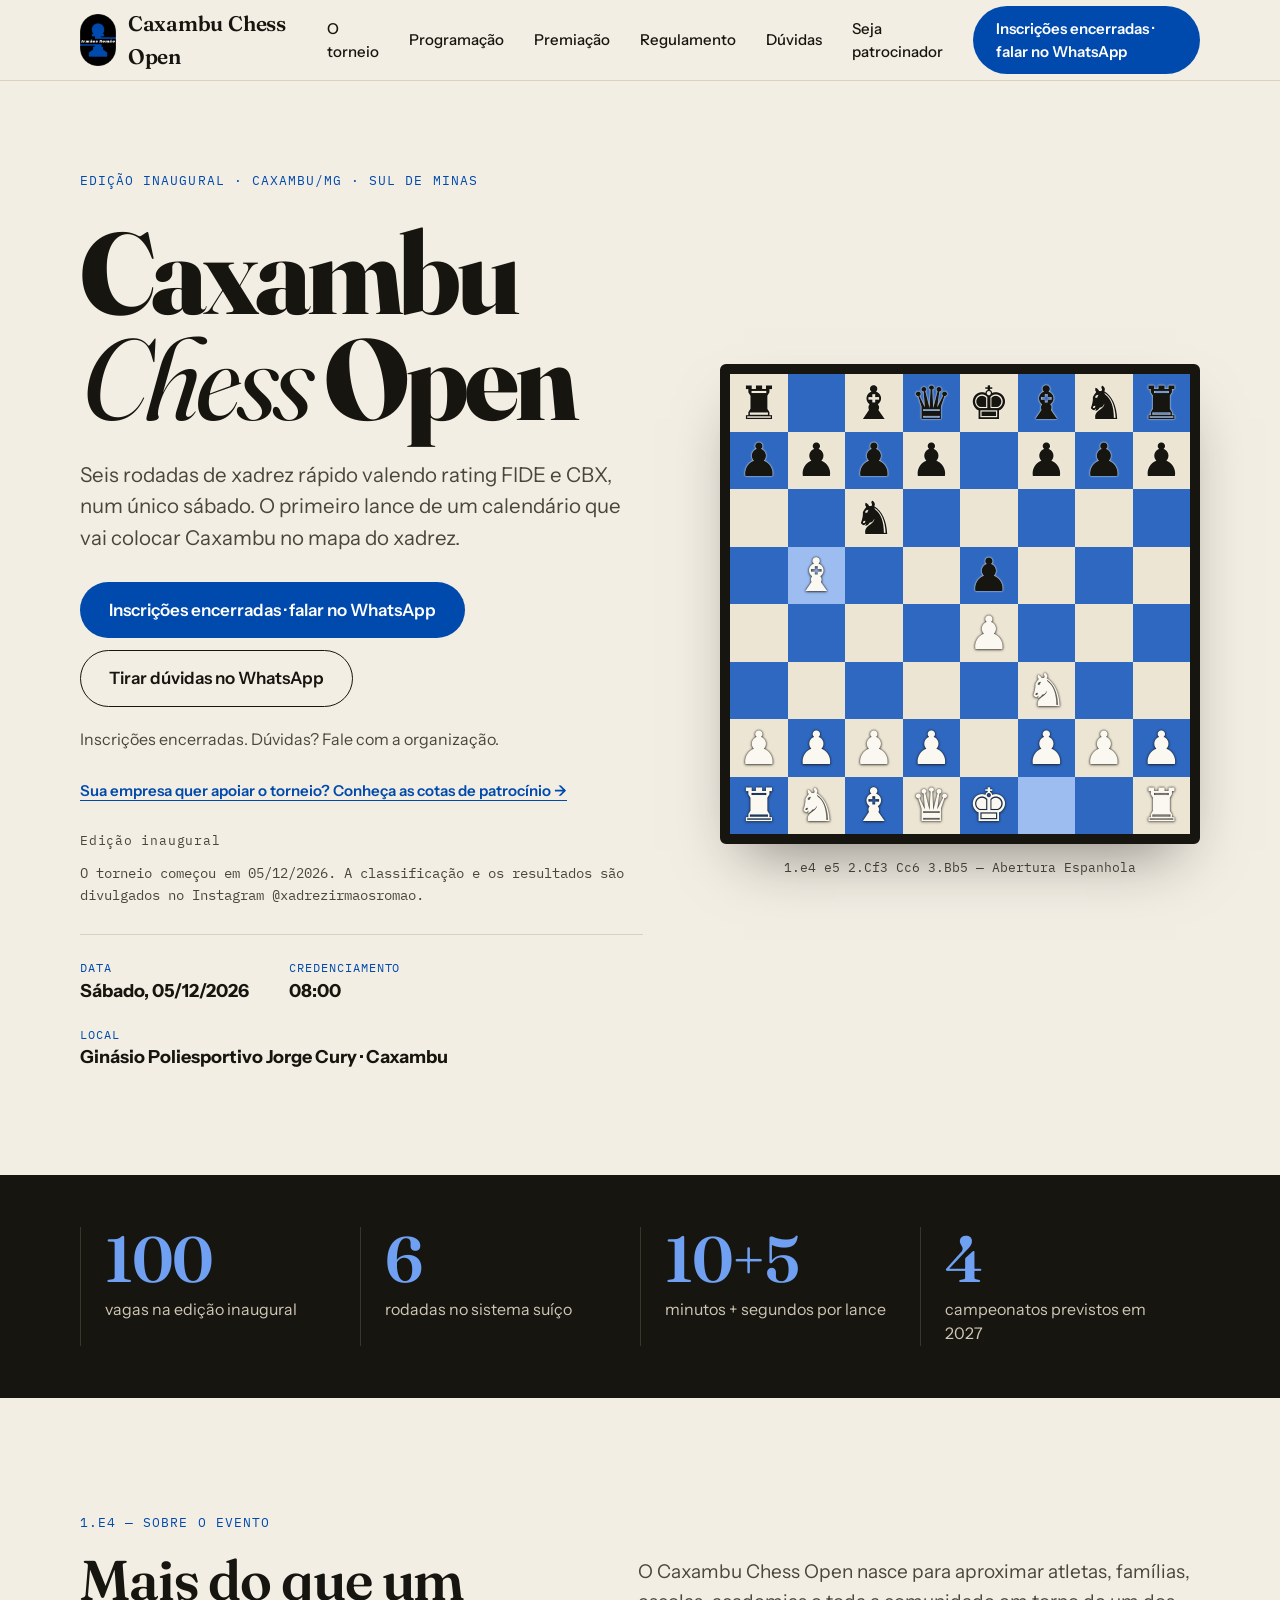
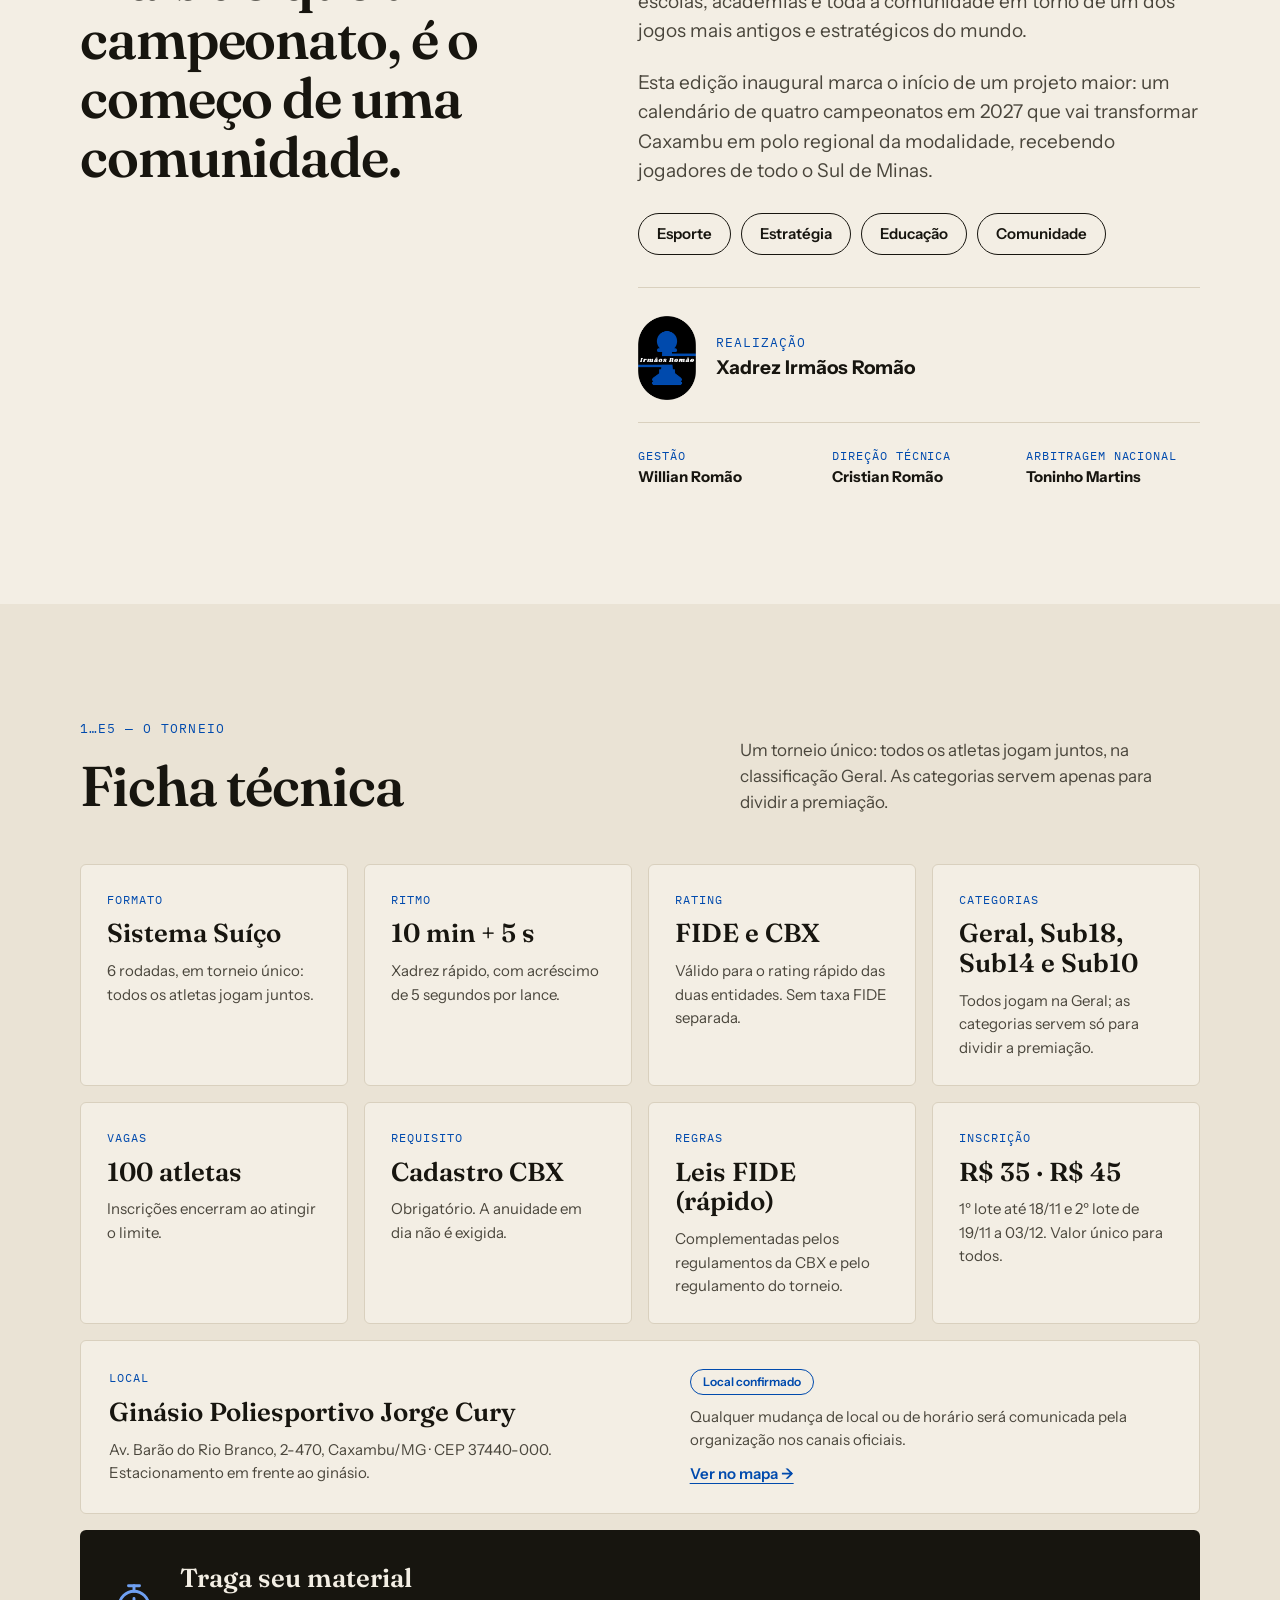
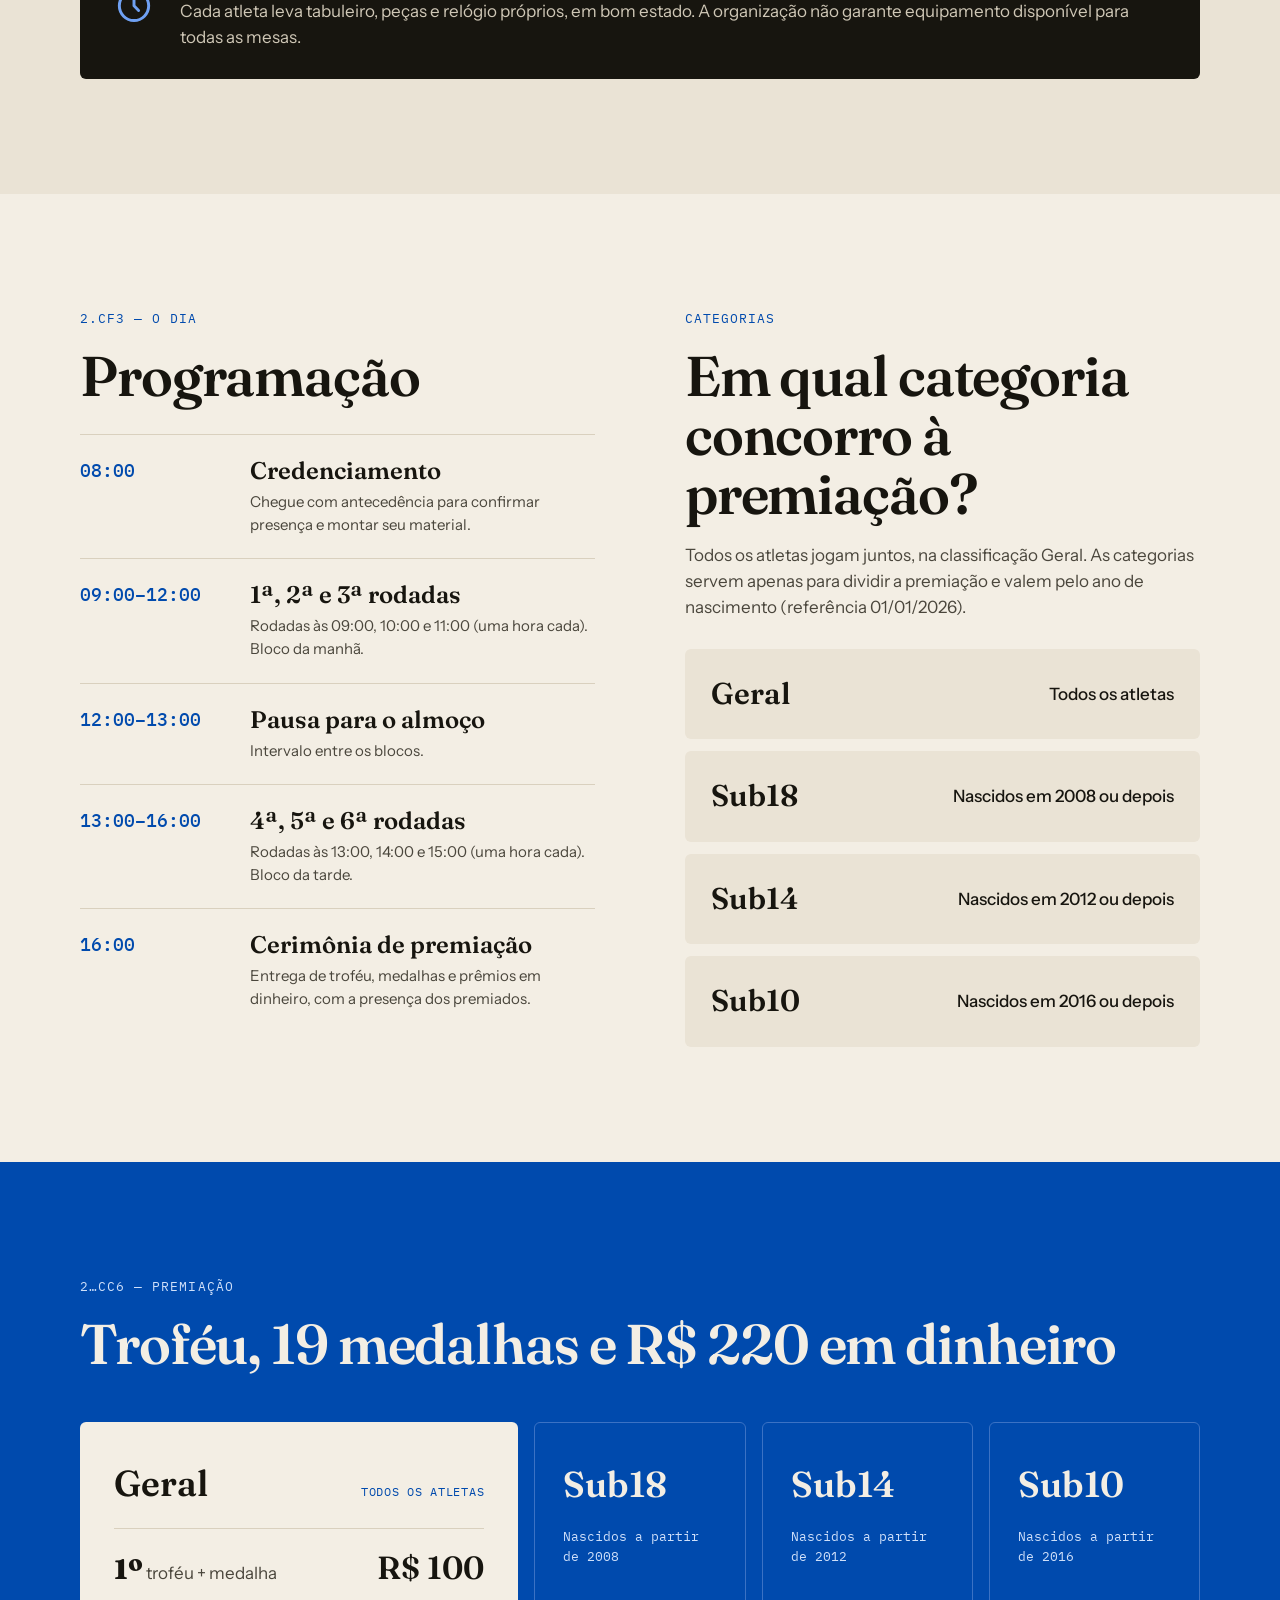
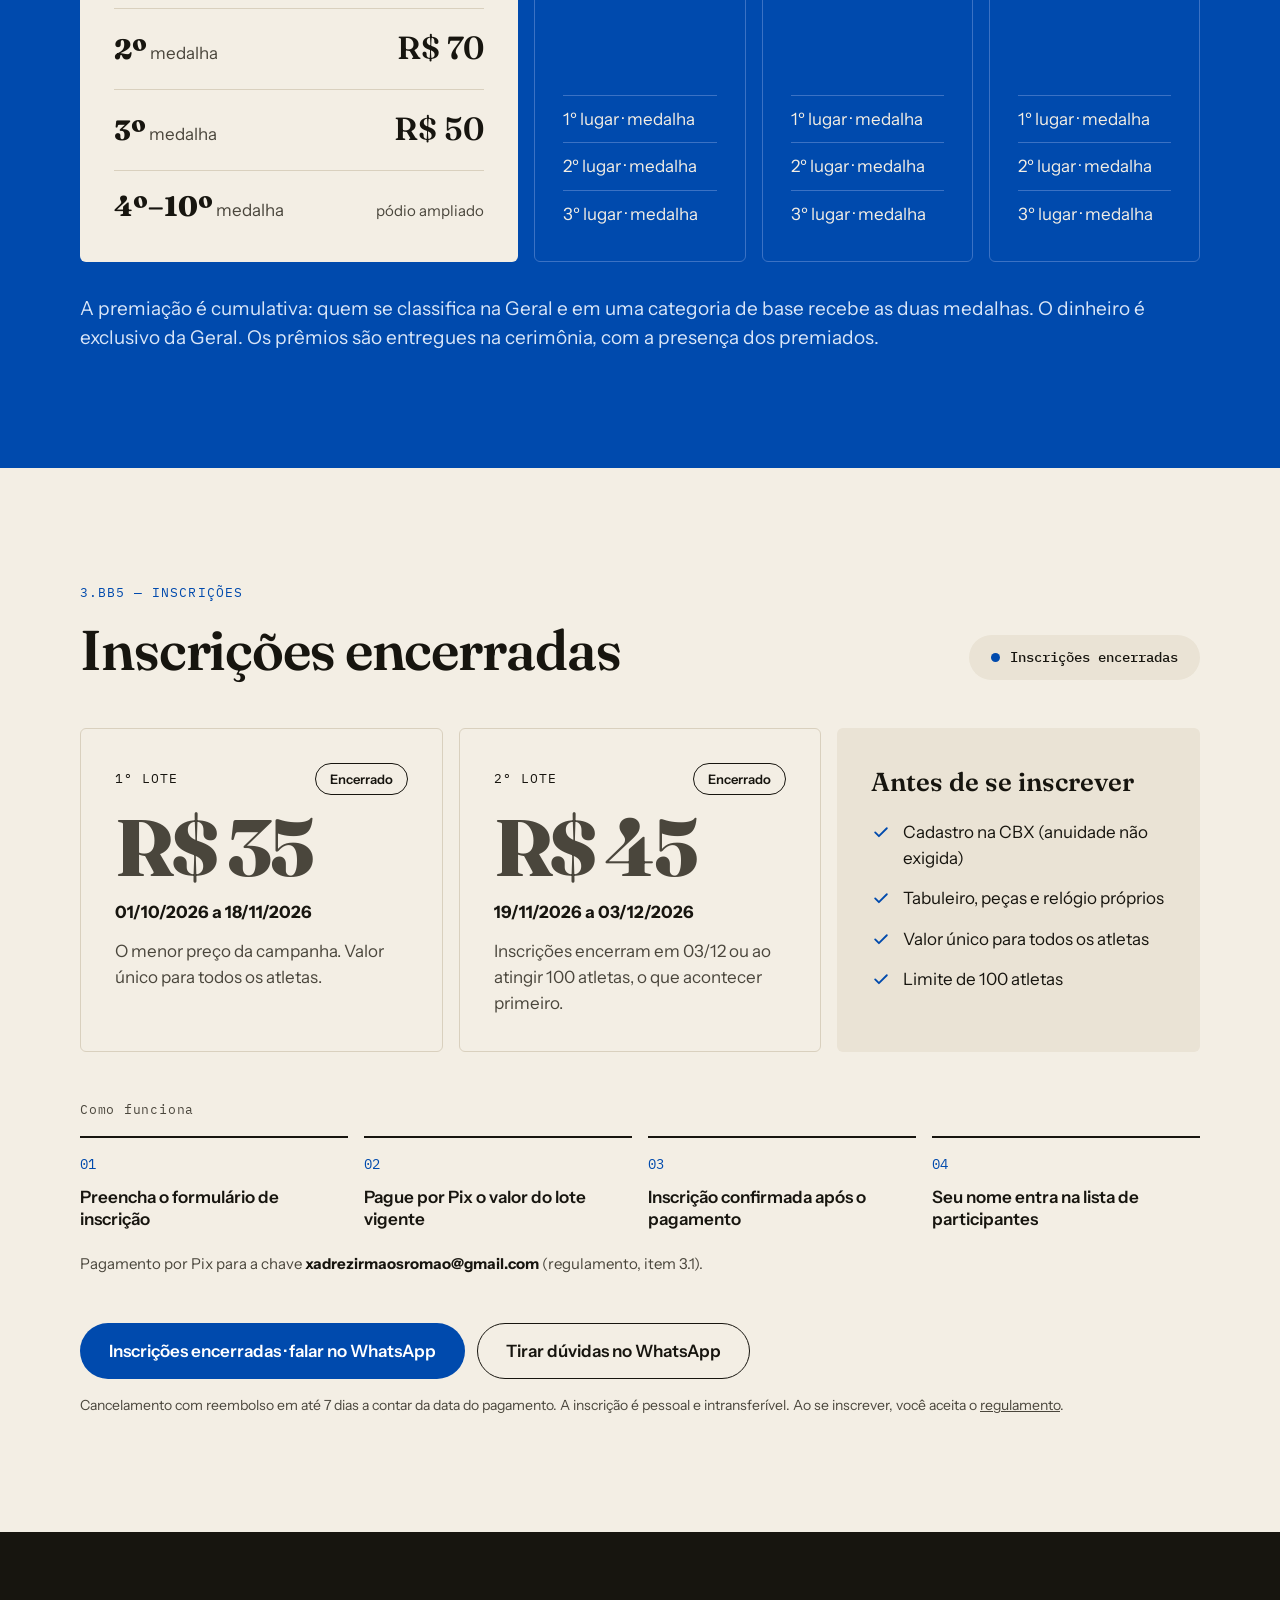
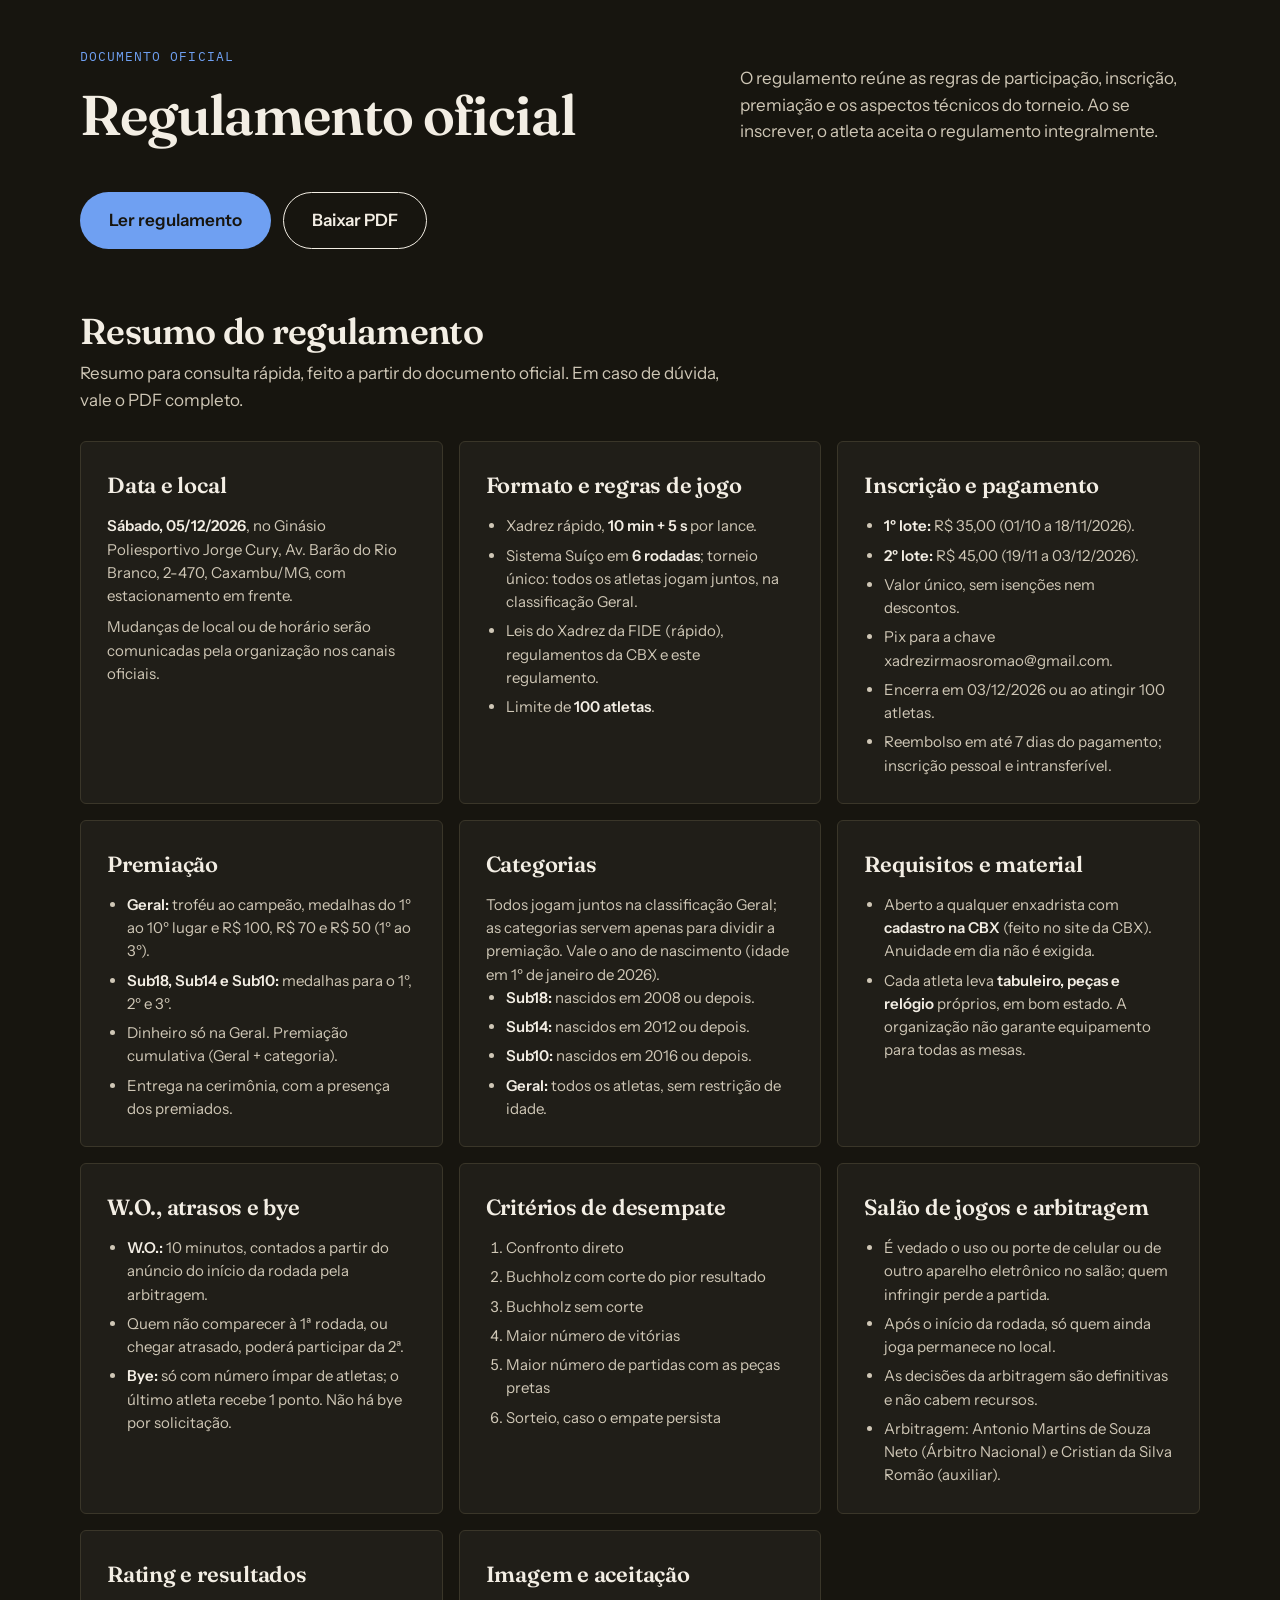
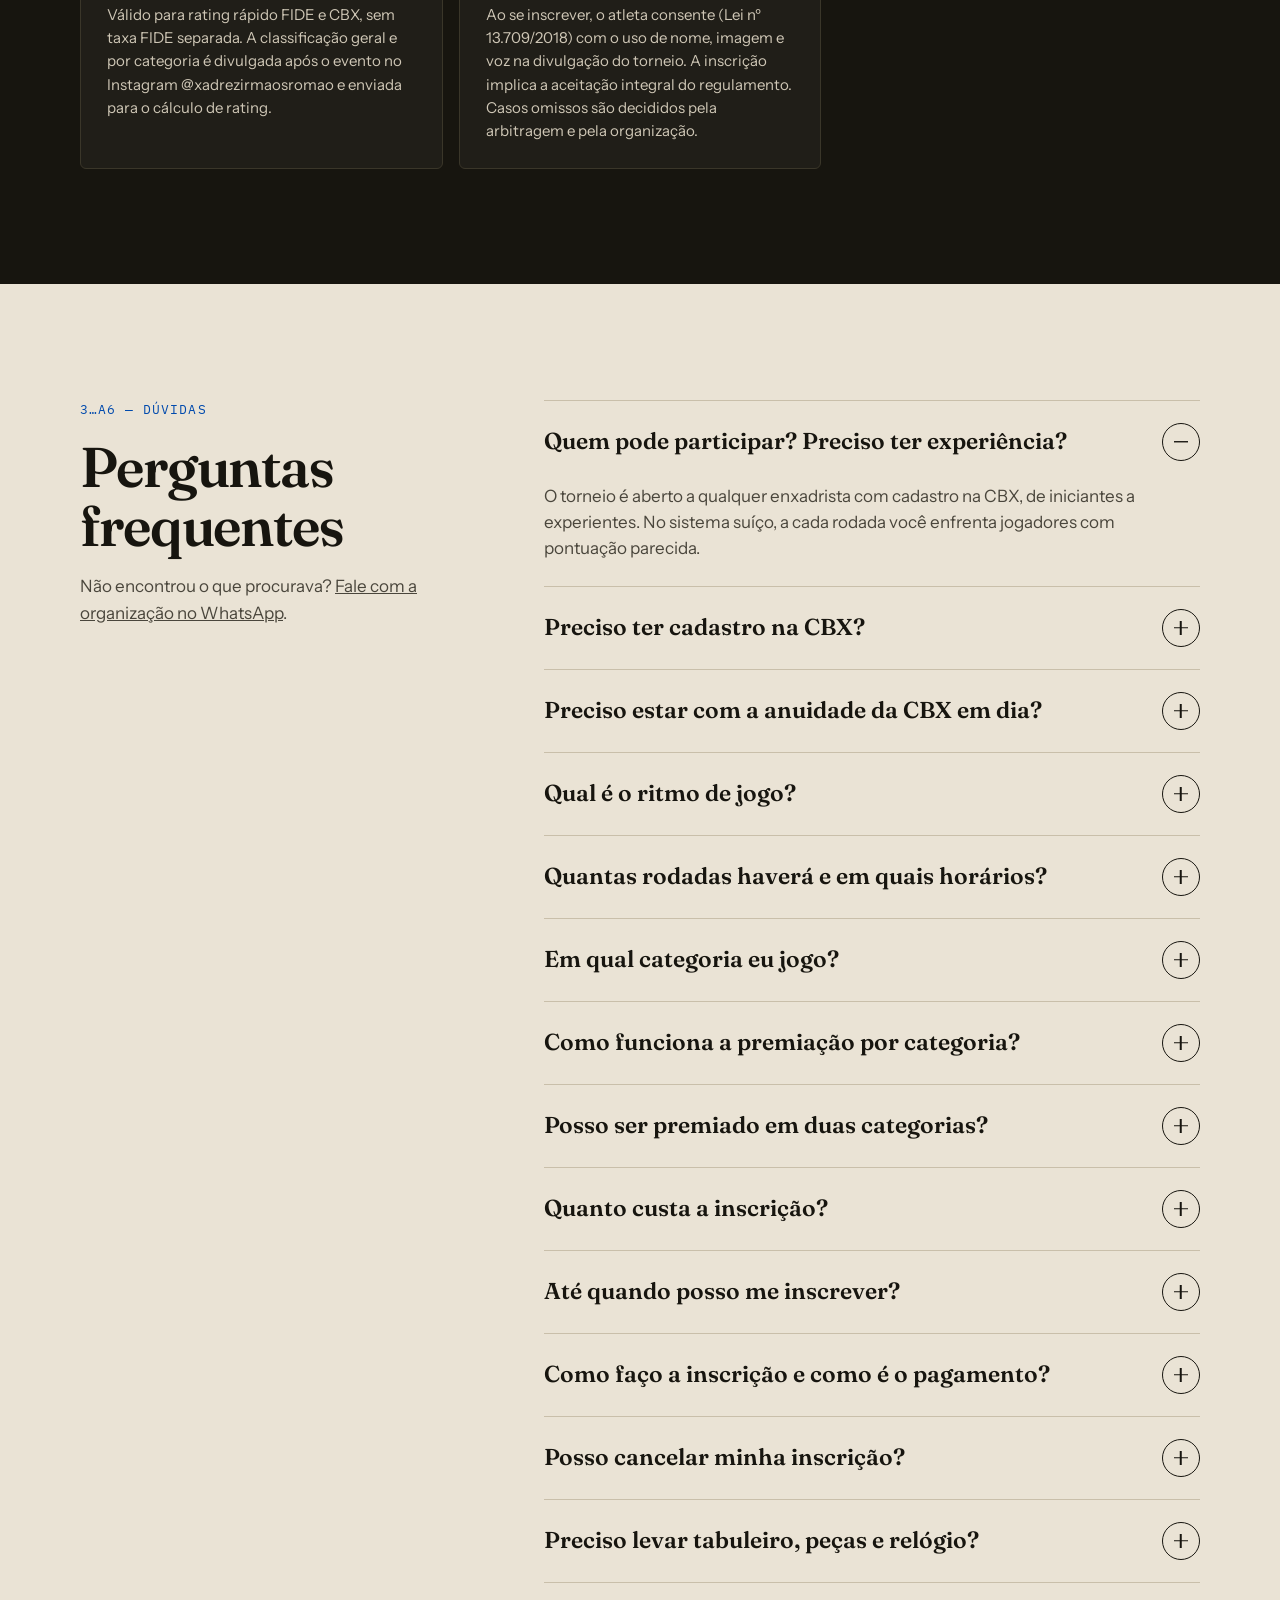
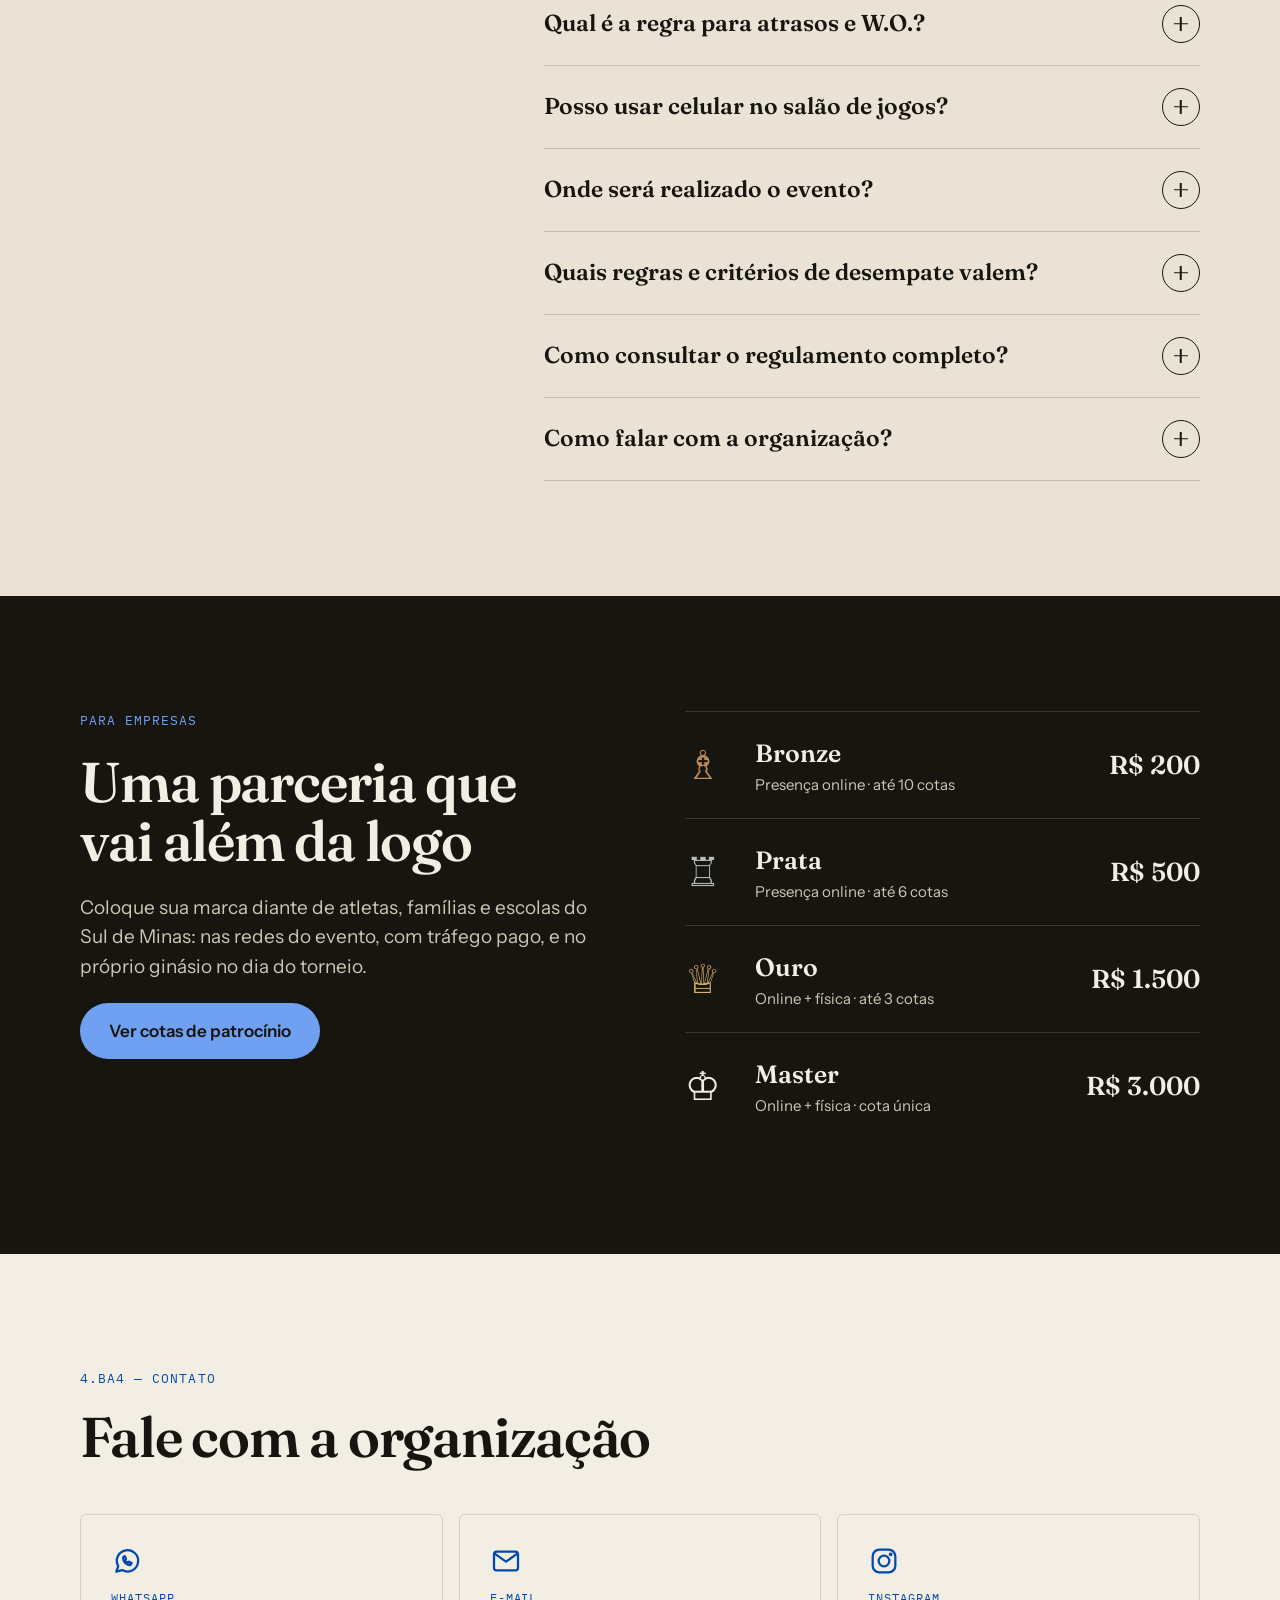
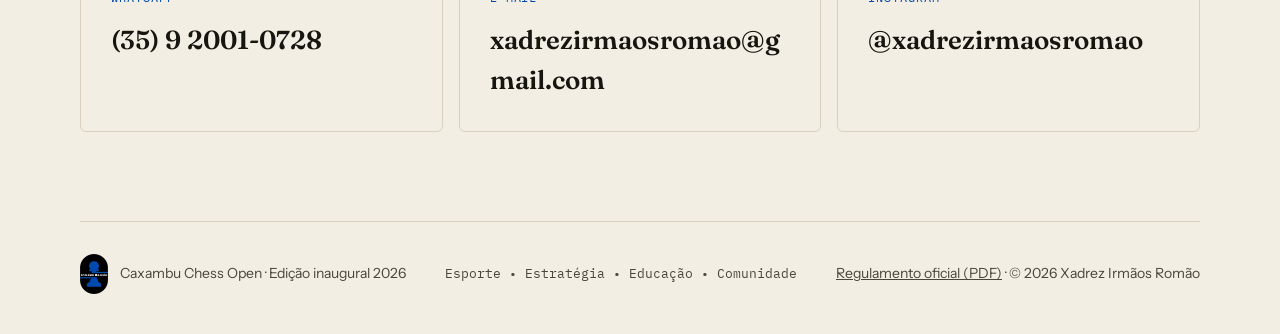
==== commit 8f2af547: "Add files via upload" ====
--- a/index.html
+++ b/index.html
@@ -3,11 +3,24 @@
 <head>
 <meta charset="utf-8">
 <meta name="viewport" content="width=device-width, initial-scale=1, viewport-fit=cover">
-<title>Caxambu Chess Open · 05/12/2026 · Caxambu/MG</title>
-<meta name="description" content="Edição inaugural do Caxambu Chess Open: 6 rodadas de xadrez rápido valendo rating FIDE e CBX, no sábado 05/12/2026, em Caxambu/MG. Inscrições a partir de R$ 35.">
-<meta property="og:title" content="Caxambu Chess Open · Edição inaugural">
-<meta property="og:description" content="Sábado, 05/12/2026, em Caxambu/MG. Xadrez rápido 10+5, rating FIDE e CBX, 100 vagas. Inscrições a partir de R$ 35.">
+<title>Caxambu Chess Open 2026 · Xadrez rápido em Caxambu/MG</title>
+<meta name="description" content="Torneio de xadrez rápido em Caxambu/MG, sábado 05/12/2026: 6 rodadas, rating FIDE e CBX e 100 vagas. Inscrição: R$ 35 até 18/11 e R$ 45 até 03/12. Veja o regulamento oficial.">
+<link rel="canonical" href="https://caxambu-chess-open.vercel.app/">
+<meta property="og:type" content="website">
+<meta property="og:locale" content="pt_BR">
+<meta property="og:site_name" content="Caxambu Chess Open">
+<meta property="og:url" content="https://caxambu-chess-open.vercel.app/">
+<meta property="og:title" content="Caxambu Chess Open 2026 · Edição inaugural">
+<meta property="og:description" content="Sábado, 05/12/2026, em Caxambu/MG. Xadrez rápido 10+5, rating FIDE e CBX, 100 vagas. Inscrição: R$ 35 até 18/11 e R$ 45 até 03/12.">
+<meta property="og:image" content="https://caxambu-chess-open.vercel.app/og.png">
+<meta property="og:image:width" content="1200">
+<meta property="og:image:height" content="630">
+<meta property="og:image:alt" content="Caxambu Chess Open 2026 · sábado, 05/12 · xadrez rápido · Xadrez Irmãos Romão">
+<meta name="twitter:card" content="summary_large_image">
 <meta name="theme-color" content="#004AAD">
+<link rel="icon" type="image/png" href="/favicon.png">
+<link rel="apple-touch-icon" href="/apple-touch-icon.png">
+<script type="application/ld+json">{"@context":"https://schema.org","@type":"SportsEvent","name":"Caxambu Chess Open 2026 · Edição inaugural","description":"Torneio de xadrez rápido (10 min + 5 s por lance), 6 rodadas pelo sistema suíço, válido para rating FIDE e CBX.","startDate":"2026-12-05T09:00:00-03:00","eventStatus":"https://schema.org/EventScheduled","eventAttendanceMode":"https://schema.org/OfflineEventAttendanceMode","image":"https://caxambu-chess-open.vercel.app/og.png","url":"https://caxambu-chess-open.vercel.app/","location":{"@type":"Place","name":"Ginásio Poliesportivo Jorge Cury","address":{"@type":"PostalAddress","streetAddress":"Av. Barão do Rio Branco, 2-470","addressLocality":"Caxambu","addressRegion":"MG","postalCode":"37440-000","addressCountry":"BR"}},"organizer":{"@type":"Organization","name":"Xadrez Irmãos Romão","url":"https://www.instagram.com/xadrezirmaosromao/"},"offers":[{"@type":"Offer","name":"1º lote","price":"35.00","priceCurrency":"BRL","validFrom":"2026-10-01","validThrough":"2026-11-18","url":"https://docs.google.com/forms/d/1Hie2SySSPkcSgIFCBDF2t3vbZOu9lOWqqsa5Uo5F20U/viewform"},{"@type":"Offer","name":"2º lote","price":"45.00","priceCurrency":"BRL","validFrom":"2026-11-19","validThrough":"2026-12-03","url":"https://docs.google.com/forms/d/1Hie2SySSPkcSgIFCBDF2t3vbZOu9lOWqqsa5Uo5F20U/viewform"}]}</script>
 <link rel="preconnect" href="https://fonts.googleapis.com">
 <link rel="preconnect" href="https://fonts.gstatic.com" crossorigin>
 <link rel="stylesheet" href="https://fonts.googleapis.com/css2?family=Fraunces:ital,opsz,wght@0,9..144,400;0,9..144,600;0,9..144,800;1,9..144,400&family=Instrument+Sans:wght@400;500;600;700&family=IBM+Plex+Mono:wght@400;500&display=swap">
@@ -207,11 +220,11 @@
 .reqs ul{list-style:none;margin:0;padding:0;display:flex;flex-direction:column;gap:14px}
 .reqs li{display:flex;gap:12px}
 .reqs svg{flex-shrink:0;margin-top:3px;color:var(--label)}
-.flow{list-style:none;margin:16px 0 0;padding:0;display:grid;grid-template-columns:repeat(6,minmax(0,1fr));gap:16px}
+.flow{list-style:none;margin:16px 0 0;padding:0;display:grid;grid-template-columns:repeat(4,minmax(0,1fr));gap:16px}
 .flow li{display:flex;flex-direction:column;gap:10px;padding-top:16px;border-top:2px solid var(--ink)}
 .fl-n{font-family:var(--mono);font-size:14px;color:var(--label)}
 .fl-t{font-weight:600;line-height:1.3}
-@media (max-width: 1000px){.lotes{grid-template-columns:repeat(2,minmax(0,1fr))}.reqs{grid-column:1 / -1}.flow{grid-template-columns:repeat(3,minmax(0,1fr))}}
+@media (max-width: 1000px){.lotes{grid-template-columns:repeat(2,minmax(0,1fr))}.reqs{grid-column:1 / -1}.flow{grid-template-columns:repeat(2,minmax(0,1fr))}}
 @media (max-width: 640px){.lotes{grid-template-columns:1fr}.flow{grid-template-columns:repeat(2,minmax(0,1fr))}}
 
 /* faq */
@@ -392,6 +405,44 @@
 .final h2{font-size:clamp(40px,5vw,64px)}
 
 .view[hidden]{display:none}
+
+/* ===== melhorias: conversão, regulamento, barra fixa ===== */
+[hidden]{display:none !important}
+.hero-price{font-size:16px;color:var(--soft);margin:-8px 0 0}
+.hero-price b{color:var(--ink);font-weight:700}
+.hero-sponsor{font-size:15px;font-weight:600;text-underline-offset:4px;align-self:flex-start;color:var(--label)}
+.cd-static{font-family:var(--mono);font-size:14px;color:var(--soft);margin:0}
+.pill{display:inline-block;width:fit-content;border:1px solid var(--label);color:var(--label);border-radius:999px;padding:3px 12px;font-size:12px;font-weight:600;line-height:1.5}
+.facts .pill{margin-top:6px}
+.fmap{font-weight:600;font-size:15px;color:var(--label);text-underline-offset:4px}
+.pix-note{margin-top:22px;font-size:15px;color:var(--soft)}
+.fine{font-size:14px;color:var(--soft);margin-top:16px}
+.rs-h{margin-top:clamp(44px,5vw,72px);font-size:clamp(26px,3vw,36px)}
+.rs-grid{display:grid;grid-template-columns:repeat(auto-fit,minmax(min(100%,300px),1fr));gap:16px;margin-top:28px}
+.rs{border:1px solid var(--night-line);border-radius:6px;padding:26px;background:rgba(255,255,255,.04)}
+.rs h4{margin:0 0 12px;font-family:var(--serif);font-size:22px;font-weight:600;letter-spacing:-.01em;color:var(--night-text)}
+.rs p,.rs li{font-size:15px;line-height:1.55;color:var(--night-soft)}
+.rs p+p{margin-top:8px}
+.rs ul,.rs ol{margin:0;padding-left:20px;display:flex;flex-direction:column;gap:6px}
+.rs b{color:var(--night-text);font-weight:600}
+.rs .pill{margin-top:10px;color:var(--sky);border-color:var(--sky)}
+.pix-note b,.fine b{color:var(--ink)}
+.sticky-cta{display:none}
+@media (max-width:760px){
+  html{scroll-padding-bottom:calc(env(safe-area-inset-bottom,0px) + 84px)}
+  .sticky-cta{position:fixed;left:0;right:0;bottom:0;z-index:30;display:flex;align-items:center;justify-content:space-between;gap:12px;padding:10px clamp(16px,4vw,24px) calc(10px + env(safe-area-inset-bottom,0px));background:var(--paper);border-top:1px solid var(--line2);box-shadow:0 -10px 24px -14px rgba(23,21,15,.3);transition:opacity .2s ease}
+  .sticky-cta.off{opacity:0;visibility:hidden;pointer-events:none}
+  .sc-txt{display:flex;flex-direction:column;line-height:1.2;min-width:0}
+  .sc-txt b{font-family:var(--serif);font-size:22px;font-weight:600}
+  .sc-txt span{font-size:12.5px;color:var(--soft)}
+  .sticky-cta .btn{min-height:48px;padding:10px 20px;font-size:16px;white-space:nowrap}
+  body.has-sticky{padding-bottom:calc(76px + env(safe-area-inset-bottom,0px))}
+}
+.localcard{display:grid;grid-template-columns:minmax(0,1.1fr) minmax(0,1fr);gap:20px clamp(24px,4vw,56px);align-items:start;background:var(--paper);border:1px solid var(--line);border-radius:6px;padding:28px;margin-top:16px}
+.lc-main,.lc-side{display:flex;flex-direction:column;gap:10px;align-items:flex-start}
+.localcard .lbl{font-size:12px}
+@media (max-width:760px){.localcard{grid-template-columns:1fr;padding:24px}}
+@media (max-width:1180px) and (min-width:961px){.nav-links{gap:20px;font-size:14.5px}}
 </style>
 </head>
 <body>
@@ -399,7 +450,7 @@
 <header class="nav" id="nav">
   <div class="wrap nav-in">
     <a class="brand" href="#inicio" aria-label="Caxambu Chess Open, início">
-      <img src="[data-uri]" alt="" width="36" height="52">
+      <img src="logo-irmaos-romao.png" decoding="async" alt="" width="36" height="52">
       <span>Caxambu Chess Open</span>
     </a>
     <button class="menu-btn" type="button" aria-expanded="false" aria-controls="nav-links" id="menu-btn">Menu</button>
@@ -407,15 +458,21 @@
       <a href="#evento">O torneio</a>
       <a href="#programacao">Programação</a>
       <a href="#premiacao">Premiação</a>
+      <a href="#regulamento">Regulamento</a>
       <a href="#faq">Dúvidas</a>
       <a href="#patrocinio">Seja patrocinador</a>
-      <a class="btn btn-primary" href="#inscricoes">Inscreva-se</a>
+      <a class="btn btn-primary js-cta" data-loc="menu" data-label="Inscreva-se" data-closed="Inscrições encerradas · falar no WhatsApp" data-track="click_inscricao" href="https://docs.google.com/forms/d/1Hie2SySSPkcSgIFCBDF2t3vbZOu9lOWqqsa5Uo5F20U/viewform" target="_blank" rel="noopener">Inscreva-se</a>
     </nav>
   </div>
 </header>
 
 <!-- ============ VIEW: ATLETAS ============ -->
 <main class="view" id="view-home">
+
+  <div class="sticky-cta" id="sticky-cta" role="region" aria-label="Inscrição no torneio">
+    <div class="sc-txt"><b id="sc-price">R$ 35</b><span id="sc-note">1º lote · até 18/11</span></div>
+    <a class="btn btn-primary js-cta" data-loc="barra_fixa" data-label="Inscrever-se" data-closed="Falar no WhatsApp" data-track="click_inscricao" href="https://docs.google.com/forms/d/1Hie2SySSPkcSgIFCBDF2t3vbZOu9lOWqqsa5Uo5F20U/viewform" target="_blank" rel="noopener">Inscrever-se</a>
+  </div>
 
   <section class="wrap hero" id="inicio">
     <div class="hero-copy">
@@ -423,22 +480,25 @@
       <h1>Caxambu<br><em>Chess</em> Open</h1>
       <p class="hero-lead">Seis rodadas de xadrez rápido valendo rating FIDE e CBX, num único sábado. O primeiro lance de um calendário que vai colocar Caxambu no mapa do xadrez.</p>
       <div class="btn-row">
-        <a class="btn btn-primary" href="#inscricoes">Garantir minha vaga · R$ 35</a>
-        <a class="btn btn-ghost" href="#patrocinio">Quero patrocinar</a>
-      </div>
-      <div class="cd-wrap">
-        <div class="cd-lbl">Faltam para o primeiro lance</div>
-        <div class="cd" role="timer" aria-live="off">
-          <div><b id="cd-d">–</b><span>dias</span></div>
-          <div><b id="cd-h">–</b><span>horas</span></div>
-          <div><b id="cd-m">–</b><span>minutos</span></div>
-          <div><b id="cd-s">–</b><span>segundos</span></div>
+        <a class="btn btn-primary js-cta" data-loc="hero" data-label="Quero garantir minha vaga" data-price="1" data-closed="Inscrições encerradas · falar no WhatsApp" data-track="click_inscricao" href="https://docs.google.com/forms/d/1Hie2SySSPkcSgIFCBDF2t3vbZOu9lOWqqsa5Uo5F20U/viewform" target="_blank" rel="noopener">Quero garantir minha vaga · R$ 35</a>
+        <a class="btn btn-ghost" data-wa="duvidas" data-loc="hero" data-track="click_whatsapp" href="https://wa.me/5535920010728?text=Ol%C3%A1%21%20Vim%20pelo%20site%20do%20Caxambu%20Chess%20Open%202026%20e%20gostaria%20de%20tirar%20algumas%20d%C3%BAvidas%20sobre%20o%20torneio." target="_blank" rel="noopener">Tirar dúvidas no WhatsApp</a>
+      </div>
+      <p class="hero-price" id="hero-price"><b>1º lote · R$ 35</b> até 18/11 · depois R$ 45 até 03/12 · 100 vagas</p>
+      <a class="hero-sponsor" href="#patrocinio">Sua empresa quer apoiar o torneio? Conheça as cotas de patrocínio →</a>
+      <div class="cd-wrap" id="cd-wrap">
+        <div class="cd-lbl" id="cd-lbl">Primeiro lance</div>
+        <div class="cd" id="cd" role="timer" aria-live="off" hidden>
+          <div><b id="cd-d">0</b><span>dias</span></div>
+          <div><b id="cd-h">00</b><span>horas</span></div>
+          <div><b id="cd-m">00</b><span>minutos</span></div>
+          <div><b id="cd-s">00</b><span>segundos</span></div>
         </div>
+        <p class="cd-static" id="cd-static">Sábado, 05/12/2026 · 1ª rodada às 09:00 (horário de Brasília)</p>
       </div>
       <div class="facts">
         <div><div class="lbl">Data</div><b>Sábado, 05/12/2026</b></div>
         <div><div class="lbl">Credenciamento</div><b>08:00</b></div>
-        <div><div class="lbl">Local</div><b>Ginásio Poliesportivo · Caxambu</b></div>
+        <div><div class="lbl">Local</div><b>Ginásio Poliesportivo Jorge Cury · Caxambu</b></div>
       </div>
     </div>
     <div class="board-wrap">
@@ -459,7 +519,7 @@
       <p>Esta edição inaugural marca o início de um projeto maior: um calendário de quatro campeonatos em 2027 que vai transformar Caxambu em polo regional da modalidade, recebendo jogadores de todo o Sul de Minas.</p>
       <div class="pills"><span>Esporte</span><span>Estratégia</span><span>Educação</span><span>Comunidade</span></div>
       <div class="realiza">
-        <img src="[data-uri]" alt="Logo Xadrez Irmãos Romão" width="58" height="84">
+        <img src="logo-irmaos-romao.png" decoding="async" alt="Logo Xadrez Irmãos Romão" width="58" height="84">
         <div><div class="lbl">Realização</div><b>Xadrez Irmãos Romão</b></div>
       </div>
       <div class="credits">
@@ -474,12 +534,13 @@
     <div class="wrap">
       <div class="head-row">
         <div class="head"><div class="lbl">1…e5 — O torneio</div><h2>Ficha técnica</h2></div>
-        <p class="soft">Um torneio único, com todas as categorias jogando juntas. A classificação por idade é apurada separadamente.</p>
-      </div>
-      <div class="ficha"><div class="fcard"><div class="lbl">Formato</div><div class="fv">Sistema Suíço</div><div class="fd">6 rodadas, torneio único com todas as categorias juntas.</div></div><div class="fcard"><div class="lbl">Ritmo</div><div class="fv">10 min + 5 s</div><div class="fd">Xadrez rápido, com acréscimo de 5 segundos por lance.</div></div><div class="fcard"><div class="lbl">Rating</div><div class="fv">FIDE e CBX</div><div class="fd">Válido para o rating rápido das duas entidades.</div></div><div class="fcard"><div class="lbl">Categorias</div><div class="fv">Geral, Sub18, Sub14 e Sub10</div><div class="fd">Classificação por idade apurada à parte.</div></div><div class="fcard"><div class="lbl">Vagas</div><div class="fv">100 atletas</div><div class="fd">Inscrições encerram ao atingir o limite.</div></div><div class="fcard"><div class="lbl">Requisito</div><div class="fv">Cadastro CBX</div><div class="fd">Obrigatório. A anuidade não é exigida.</div></div><div class="fcard"><div class="lbl">Regras</div><div class="fv">Leis FIDE (rápido)</div><div class="fd">Complementadas pelos regulamentos da CBX.</div></div><div class="fcard"><div class="lbl">Local</div><div class="fv">Ginásio Poliesportivo</div><div class="fd">Av. Barão do Rio Branco, Caxambu/MG. Confirmação oficial em breve.</div></div></div>
+        <p class="soft">Um torneio único: todos os atletas jogam juntos, na classificação Geral. As categorias servem apenas para dividir a premiação.</p>
+      </div>
+      <div class="ficha"><div class="fcard"><div class="lbl">Formato</div><div class="fv">Sistema Suíço</div><div class="fd">6 rodadas, em torneio único: todos os atletas jogam juntos.</div></div><div class="fcard"><div class="lbl">Ritmo</div><div class="fv">10 min + 5 s</div><div class="fd">Xadrez rápido, com acréscimo de 5 segundos por lance.</div></div><div class="fcard"><div class="lbl">Rating</div><div class="fv">FIDE e CBX</div><div class="fd">Válido para o rating rápido das duas entidades. Sem taxa FIDE separada.</div></div><div class="fcard"><div class="lbl">Categorias</div><div class="fv">Geral, Sub18, Sub14 e Sub10</div><div class="fd">Todos jogam na Geral; as categorias servem só para dividir a premiação.</div></div><div class="fcard"><div class="lbl">Vagas</div><div class="fv">100 atletas</div><div class="fd">Inscrições encerram ao atingir o limite.</div></div><div class="fcard"><div class="lbl">Requisito</div><div class="fv">Cadastro CBX</div><div class="fd">Obrigatório. A anuidade em dia não é exigida.</div></div><div class="fcard"><div class="lbl">Regras</div><div class="fv">Leis FIDE (rápido)</div><div class="fd">Complementadas pelos regulamentos da CBX e pelo regulamento do torneio.</div></div><div class="fcard"><div class="lbl">Inscrição</div><div class="fv">R$ 35 · R$ 45</div><div class="fd">1º lote até 18/11 e 2º lote de 19/11 a 03/12. Valor único para todos.</div></div></div>
+      <div class="localcard"><div class="lc-main"><div class="lbl">Local</div><div class="fv">Ginásio Poliesportivo Jorge Cury</div><div class="fd">Av. Barão do Rio Branco, 2-470, Caxambu/MG · CEP 37440-000. Estacionamento em frente ao ginásio.</div></div><div class="lc-side"><span class="pill">Local confirmado</span><div class="fd">Qualquer mudança de local ou de horário será comunicada pela organização nos canais oficiais.</div><a class="fmap" href="https://www.google.com/maps/search/?api=1&amp;query=Gin%C3%A1sio%20Poliesportivo%20Jorge%20Cury%2C%20Caxambu%2C%20MG" target="_blank" rel="noopener">Ver no mapa →</a></div></div>
       <div class="material">
         <svg width="44" height="44" viewBox="0 0 24 24" fill="none" stroke="#6FA0F2" stroke-width="1.6" stroke-linecap="round" stroke-linejoin="round" aria-hidden="true"><circle cx="12" cy="13" r="8"/><path d="M12 9v4l2.5 2.5"/><path d="M9 2h6"/><path d="M12 2v3"/></svg>
-        <div><b>Traga seu material</b><span>Cada atleta leva tabuleiro, peças e relógio próprios. Sem material, não há como montar a mesa da sua partida.</span></div>
+        <div><b>Traga seu material</b><span>Cada atleta leva tabuleiro, peças e relógio próprios, em bom estado. A organização não garante equipamento disponível para todas as mesas.</span></div>
       </div>
     </div>
   </section>
@@ -487,13 +548,13 @@
   <section class="wrap sec two" id="programacao">
     <div>
       <div class="head"><div class="lbl">2.Cf3 — O dia</div><h2>Programação</h2></div>
-      <ol class="agenda"><li class="ag"><div class="ag-t">08:00</div><div><div class="ag-n">Credenciamento</div><div class="ag-d">Chegue com antecedência para confirmar presença e montar seu material.</div></div></li><li class="ag"><div class="ag-t">09:00–11:00</div><div><div class="ag-n">1ª, 2ª e 3ª rodadas</div><div class="ag-d">Bloco da manhã.</div></div></li><li class="ag"><div class="ag-t">12:00–13:00</div><div><div class="ag-n">Almoço</div><div class="ag-d">Pausa entre os blocos.</div></div></li><li class="ag"><div class="ag-t">13:00–15:00</div><div><div class="ag-n">4ª, 5ª e 6ª rodadas</div><div class="ag-d">Bloco da tarde.</div></div></li><li class="ag"><div class="ag-t">16:00</div><div><div class="ag-n">Premiação</div><div class="ag-d">Entrega de troféu, medalhas e prêmios em dinheiro.</div></div></li></ol>
+      <ol class="agenda"><li class="ag"><div class="ag-t">08:00</div><div><div class="ag-n">Credenciamento</div><div class="ag-d">Chegue com antecedência para confirmar presença e montar seu material.</div></div></li><li class="ag"><div class="ag-t">09:00–12:00</div><div><div class="ag-n">1ª, 2ª e 3ª rodadas</div><div class="ag-d">Rodadas às 09:00, 10:00 e 11:00 (uma hora cada). Bloco da manhã.</div></div></li><li class="ag"><div class="ag-t">12:00–13:00</div><div><div class="ag-n">Pausa para o almoço</div><div class="ag-d">Intervalo entre os blocos.</div></div></li><li class="ag"><div class="ag-t">13:00–16:00</div><div><div class="ag-n">4ª, 5ª e 6ª rodadas</div><div class="ag-d">Rodadas às 13:00, 14:00 e 15:00 (uma hora cada). Bloco da tarde.</div></div></li><li class="ag"><div class="ag-t">16:00</div><div><div class="ag-n">Cerimônia de premiação</div><div class="ag-d">Entrega de troféu, medalhas e prêmios em dinheiro, com a presença dos premiados.</div></div></li></ol>
     </div>
     <div>
       <div class="head">
         <div class="lbl">Categorias</div>
-        <h2>Em qual categoria eu jogo?</h2>
-        <p class="soft">Vale o ano de nascimento (referência 01/01/2026). Todo atleta disputa a Geral e, se tiver idade, também a sua categoria.</p>
+        <h2>Em qual categoria concorro à premiação?</h2>
+        <p class="soft">Todos os atletas jogam juntos, na classificação Geral. As categorias servem apenas para dividir a premiação e valem pelo ano de nascimento (referência 01/01/2026).</p>
       </div>
       <ul class="cats"><li class="cat"><span class="cat-n">Geral</span><span class="cat-d">Todos os atletas</span></li><li class="cat"><span class="cat-n">Sub18</span><span class="cat-d">Nascidos em 2008 ou depois</span></li><li class="cat"><span class="cat-n">Sub14</span><span class="cat-d">Nascidos em 2012 ou depois</span></li><li class="cat"><span class="cat-n">Sub10</span><span class="cat-d">Nascidos em 2016 ou depois</span></li></ul>
     </div>
@@ -512,37 +573,54 @@
         </div>
         <div class="pcat"><div class="pcat-n">Sub18</div><div class="pcat-d">Nascidos a partir de 2008</div><ul><li>1º lugar · medalha</li><li>2º lugar · medalha</li><li>3º lugar · medalha</li></ul></div><div class="pcat"><div class="pcat-n">Sub14</div><div class="pcat-d">Nascidos a partir de 2012</div><ul><li>1º lugar · medalha</li><li>2º lugar · medalha</li><li>3º lugar · medalha</li></ul></div><div class="pcat"><div class="pcat-n">Sub10</div><div class="pcat-d">Nascidos a partir de 2016</div><ul><li>1º lugar · medalha</li><li>2º lugar · medalha</li><li>3º lugar · medalha</li></ul></div>
       </div>
-      <p class="prem-note">Um mesmo atleta pode ser premiado na Geral e na sua categoria de idade.</p>
+      <p class="prem-note">A premiação é cumulativa: quem se classifica na Geral e em uma categoria de base recebe as duas medalhas. O dinheiro é exclusivo da Geral. Os prêmios são entregues na cerimônia, com a presença dos premiados.</p>
     </div>
   </section>
 
   <section class="wrap sec" id="inscricoes">
     <div class="head-row">
-      <div class="head"><div class="lbl">3.Bb5 — Inscrições</div><h2>Garanta sua vaga no 1º lote</h2></div>
+      <div class="head"><div class="lbl">3.Bb5 — Inscrições</div><h2 id="inscr-title">Garanta sua vaga no 1º lote</h2></div>
       <div class="status"><i></i><span id="lote-status">Inscrições a partir de 01/10</span></div>
     </div>
     <div class="lotes">
-      <div class="lote best">
+      <div class="lote best" id="lt1">
         <div class="lote-h"><div class="lbl">1º lote</div><span class="badge on" id="b1">Abre 01/10</span></div>
         <div class="price">R$ 35</div>
         <b>01/10/2026 a 18/11/2026</b>
-        <p class="soft">O menor preço da campanha. Valor único para todas as categorias.</p>
-      </div>
-      <div class="lote">
+        <p class="soft">O menor preço da campanha. Valor único para todos os atletas.</p>
+      </div>
+      <div class="lote" id="lt2">
         <div class="lote-h"><div class="lbl">2º lote</div><span class="badge" id="b2">A partir de 19/11</span></div>
         <div class="price">R$ 45</div>
         <b>19/11/2026 a 03/12/2026</b>
         <p class="soft">Inscrições encerram em 03/12 ou ao atingir 100 atletas, o que acontecer primeiro.</p>
       </div>
-      <div class="reqs"><b>Antes de se inscrever</b><ul><li><svg width="20" height="20" viewBox="0 0 24 24" fill="none" stroke="currentColor" stroke-width="2.2" stroke-linecap="round" stroke-linejoin="round" aria-hidden="true"><path d="M5 12.5l4.5 4.5L19 7.5"/></svg><span>Cadastro na CBX (anuidade não exigida)</span></li><li><svg width="20" height="20" viewBox="0 0 24 24" fill="none" stroke="currentColor" stroke-width="2.2" stroke-linecap="round" stroke-linejoin="round" aria-hidden="true"><path d="M5 12.5l4.5 4.5L19 7.5"/></svg><span>Tabuleiro, peças e relógio próprios</span></li><li><svg width="20" height="20" viewBox="0 0 24 24" fill="none" stroke="currentColor" stroke-width="2.2" stroke-linecap="round" stroke-linejoin="round" aria-hidden="true"><path d="M5 12.5l4.5 4.5L19 7.5"/></svg><span>Valor único para todas as categorias</span></li><li><svg width="20" height="20" viewBox="0 0 24 24" fill="none" stroke="currentColor" stroke-width="2.2" stroke-linecap="round" stroke-linejoin="round" aria-hidden="true"><path d="M5 12.5l4.5 4.5L19 7.5"/></svg><span>Limite de 100 atletas</span></li></ul></div>
+      <div class="reqs"><b>Antes de se inscrever</b><ul><li><svg width="20" height="20" viewBox="0 0 24 24" fill="none" stroke="currentColor" stroke-width="2.2" stroke-linecap="round" stroke-linejoin="round" aria-hidden="true"><path d="M5 12.5l4.5 4.5L19 7.5"/></svg><span>Cadastro na CBX (anuidade não exigida)</span></li><li><svg width="20" height="20" viewBox="0 0 24 24" fill="none" stroke="currentColor" stroke-width="2.2" stroke-linecap="round" stroke-linejoin="round" aria-hidden="true"><path d="M5 12.5l4.5 4.5L19 7.5"/></svg><span>Tabuleiro, peças e relógio próprios</span></li><li><svg width="20" height="20" viewBox="0 0 24 24" fill="none" stroke="currentColor" stroke-width="2.2" stroke-linecap="round" stroke-linejoin="round" aria-hidden="true"><path d="M5 12.5l4.5 4.5L19 7.5"/></svg><span>Valor único para todos os atletas</span></li><li><svg width="20" height="20" viewBox="0 0 24 24" fill="none" stroke="currentColor" stroke-width="2.2" stroke-linecap="round" stroke-linejoin="round" aria-hidden="true"><path d="M5 12.5l4.5 4.5L19 7.5"/></svg><span>Limite de 100 atletas</span></li></ul></div>
     </div>
     <div style="margin-top:48px">
       <div class="cd-lbl">Como funciona</div>
-      <ol class="flow"><li><span class="fl-n">01</span><span class="fl-t">Faça a inscrição</span></li><li><span class="fl-n">02</span><span class="fl-t">Pagamento automático</span></li><li><span class="fl-n">03</span><span class="fl-t">Confirmação automática</span></li><li><span class="fl-n">04</span><span class="fl-t">Seu nome na lista de inscritos</span></li><li><span class="fl-n">05</span><span class="fl-t">Receba as informações do evento</span></li><li><span class="fl-n">06</span><span class="fl-t">Lembrete antes do torneio</span></li></ol>
+      <ol class="flow"><li><span class="fl-n">01</span><span class="fl-t">Preencha o formulário de inscrição</span></li><li><span class="fl-n">02</span><span class="fl-t">Pague por Pix o valor do lote vigente</span></li><li><span class="fl-n">03</span><span class="fl-t">Inscrição confirmada após o pagamento</span></li><li><span class="fl-n">04</span><span class="fl-t">Seu nome entra na lista de participantes</span></li></ol>
+      <p class="pix-note">Pagamento por Pix para a chave <b>xadrezirmaosromao@gmail.com</b> (regulamento, item 3.1).</p>
     </div>
     <div class="btn-row" style="margin-top:48px">
-      <a class="btn btn-primary" href="https://www.instagram.com/xadrezirmaosromao/" target="_blank" rel="noopener">Inscrever-se pelo link do Instagram</a>
-      <a class="btn btn-ghost" href="https://wa.me/5535920010728?text=Ol%C3%A1!%20Quero%20me%20inscrever%20no%20Caxambu%20Chess%20Open." target="_blank" rel="noopener">Inscrever-se pelo WhatsApp</a>
+      <a class="btn btn-primary js-cta" data-loc="inscricoes" data-label="Quero garantir minha vaga" data-price="1" data-closed="Inscrições encerradas · falar no WhatsApp" data-track="click_inscricao" href="https://docs.google.com/forms/d/1Hie2SySSPkcSgIFCBDF2t3vbZOu9lOWqqsa5Uo5F20U/viewform" target="_blank" rel="noopener">Quero garantir minha vaga · R$ 35</a>
+      <a class="btn btn-ghost" data-wa="duvidas" data-loc="inscricoes" data-track="click_whatsapp" href="https://wa.me/5535920010728?text=Ol%C3%A1%21%20Vim%20pelo%20site%20do%20Caxambu%20Chess%20Open%202026%20e%20gostaria%20de%20tirar%20algumas%20d%C3%BAvidas%20sobre%20o%20torneio." target="_blank" rel="noopener">Tirar dúvidas no WhatsApp</a>
+    </div>
+    <p class="fine">Cancelamento com reembolso em até 7 dias a contar da data do pagamento. A inscrição é pessoal e intransferível. Ao se inscrever, você aceita o <a href="#regulamento">regulamento</a>.</p>
+  </section>
+  <section class="dark sec" id="regulamento">
+    <div class="wrap">
+      <div class="head-row">
+        <div class="head"><div class="lbl">Documento oficial</div><h2>Regulamento oficial</h2></div>
+        <p class="soft">O regulamento reúne as regras de participação, inscrição, premiação e os aspectos técnicos do torneio. Ao se inscrever, o atleta aceita o regulamento integralmente.</p>
+      </div>
+      <div class="btn-row">
+        <a class="btn btn-sky" href="/regulamento-caxambu-chess-open-2026.pdf" target="_blank" rel="noopener" data-pdf data-track="click_regulamento" data-loc="regulamento">Ler regulamento</a>
+        <a class="btn btn-ghost-light" href="/regulamento-caxambu-chess-open-2026.pdf" download="Regulamento-Caxambu-Chess-Open-2026.pdf" data-pdf data-track="download_regulamento" data-loc="regulamento">Baixar PDF</a>
+      </div>
+      <h3 class="rs-h">Resumo do regulamento</h3>
+      <p class="soft" style="margin-top:10px;max-width:640px">Resumo para consulta rápida, feito a partir do documento oficial. Em caso de dúvida, vale o PDF completo.</p>
+      <div class="rs-grid"><div class="rs"><h4>Data e local</h4><p><b>Sábado, 05/12/2026</b>, no Ginásio Poliesportivo Jorge Cury, Av. Barão do Rio Branco, 2-470, Caxambu/MG, com estacionamento em frente.</p><p>Mudanças de local ou de horário serão comunicadas pela organização nos canais oficiais.</p></div><div class="rs"><h4>Formato e regras de jogo</h4><ul><li>Xadrez rápido, <b>10 min + 5 s</b> por lance.</li><li>Sistema Suíço em <b>6 rodadas</b>; torneio único: todos os atletas jogam juntos, na classificação Geral.</li><li>Leis do Xadrez da FIDE (rápido), regulamentos da CBX e este regulamento.</li><li>Limite de <b>100 atletas</b>.</li></ul></div><div class="rs"><h4>Inscrição e pagamento</h4><ul><li><b>1º lote:</b> R$ 35,00 (01/10 a 18/11/2026).</li><li><b>2º lote:</b> R$ 45,00 (19/11 a 03/12/2026).</li><li>Valor único, sem isenções nem descontos.</li><li>Pix para a chave xadrezirmaosromao@gmail.com.</li><li>Encerra em 03/12/2026 ou ao atingir 100 atletas.</li><li>Reembolso em até 7 dias do pagamento; inscrição pessoal e intransferível.</li></ul></div><div class="rs"><h4>Premiação</h4><ul><li><b>Geral:</b> troféu ao campeão, medalhas do 1º ao 10º lugar e R$ 100, R$ 70 e R$ 50 (1º ao 3º).</li><li><b>Sub18, Sub14 e Sub10:</b> medalhas para o 1º, 2º e 3º.</li><li>Dinheiro só na Geral. Premiação cumulativa (Geral + categoria).</li><li>Entrega na cerimônia, com a presença dos premiados.</li></ul></div><div class="rs"><h4>Categorias</h4><p>Todos jogam juntos na classificação Geral; as categorias servem apenas para dividir a premiação. Vale o ano de nascimento (idade em 1º de janeiro de 2026).</p><ul><li><b>Sub18:</b> nascidos em 2008 ou depois.</li><li><b>Sub14:</b> nascidos em 2012 ou depois.</li><li><b>Sub10:</b> nascidos em 2016 ou depois.</li><li><b>Geral:</b> todos os atletas, sem restrição de idade.</li></ul></div><div class="rs"><h4>Requisitos e material</h4><ul><li>Aberto a qualquer enxadrista com <b>cadastro na CBX</b> (feito no site da CBX). Anuidade em dia não é exigida.</li><li>Cada atleta leva <b>tabuleiro, peças e relógio</b> próprios, em bom estado. A organização não garante equipamento para todas as mesas.</li></ul></div><div class="rs"><h4>W.O., atrasos e bye</h4><ul><li><b>W.O.:</b> 10 minutos, contados a partir do anúncio do início da rodada pela arbitragem.</li><li>Quem não comparecer à 1ª rodada, ou chegar atrasado, poderá participar da 2ª.</li><li><b>Bye:</b> só com número ímpar de atletas; o último atleta recebe 1 ponto. Não há bye por solicitação.</li></ul></div><div class="rs"><h4>Critérios de desempate</h4><ol><li>Confronto direto</li><li>Buchholz com corte do pior resultado</li><li>Buchholz sem corte</li><li>Maior número de vitórias</li><li>Maior número de partidas com as peças pretas</li><li>Sorteio, caso o empate persista</li></ol></div><div class="rs"><h4>Salão de jogos e arbitragem</h4><ul><li>É vedado o uso ou porte de celular ou de outro aparelho eletrônico no salão; quem infringir perde a partida.</li><li>Após o início da rodada, só quem ainda joga permanece no local.</li><li>As decisões da arbitragem são definitivas e não cabem recursos.</li><li>Arbitragem: Antonio Martins de Souza Neto (Árbitro Nacional) e Cristian da Silva Romão (auxiliar).</li></ul></div><div class="rs"><h4>Rating e resultados</h4><p>Válido para rating rápido FIDE e CBX, sem taxa FIDE separada. A classificação geral e por categoria é divulgada após o evento no Instagram @xadrezirmaosromao e enviada para o cálculo de rating.</p></div><div class="rs"><h4>Imagem e aceitação</h4><p>Ao se inscrever, o atleta consente (Lei nº 13.709/2018) com o uso de nome, imagem e voz na divulgação do torneio. A inscrição implica a aceitação integral do regulamento. Casos omissos são decididos pela arbitragem e pela organização.</p></div></div>
     </div>
   </section>
 
@@ -551,9 +629,9 @@
       <div class="head">
         <div class="lbl">3…a6 — Dúvidas</div>
         <h2>Perguntas frequentes</h2>
-        <p class="soft">Não encontrou o que procurava? <a href="https://wa.me/5535920010728" target="_blank" rel="noopener">Fale com a organização no WhatsApp</a>.</p>
-      </div>
-      <div class="faq-list"><details class="qa" open><summary><span>Preciso ter experiência para participar?</span><span class="qa-i" aria-hidden="true"></span></summary><p>Não. O torneio é aberto a iniciantes e experientes. No sistema suíço, cada rodada coloca frente a frente jogadores com pontuação parecida, e todos disputam as 6 partidas, do começo ao fim.</p></details><details class="qa"><summary><span>Preciso ter cadastro na CBX?</span><span class="qa-i" aria-hidden="true"></span></summary><p>Sim. O cadastro na CBX é obrigatório para participar, já que o torneio vale rating. A anuidade não é exigida.</p></details><details class="qa"><summary><span>Qual é o formato da disputa?</span><span class="qa-i" aria-hidden="true"></span></summary><p>Sistema Suíço em 6 rodadas, ritmo rápido de 10 minutos por jogador com 5 segundos de acréscimo por lance. Todas as categorias jogam juntas num torneio único, válido para rating FIDE e CBX.</p></details><details class="qa"><summary><span>Preciso levar tabuleiro e relógio?</span><span class="qa-i" aria-hidden="true"></span></summary><p>Sim. Cada atleta leva o próprio tabuleiro, peças e relógio.</p></details><details class="qa"><summary><span>Quanto custa e como me inscrevo?</span><span class="qa-i" aria-hidden="true"></span></summary><p>R$ 35 no 1º lote (01/10 a 18/11) e R$ 45 no 2º lote (19/11 a 03/12), valor único para todas as categorias. A inscrição é feita pelo link na bio do Instagram @xadrezirmaosromao ou pelo WhatsApp (35) 9 2001-0728.</p></details><details class="qa"><summary><span>Vou receber confirmação da inscrição?</span><span class="qa-i" aria-hidden="true"></span></summary><p>Sim. O pagamento e a confirmação são automáticos. Seu nome entra na lista de inscritos, você recebe as informações do evento e um lembrete antes do dia.</p></details><details class="qa"><summary><span>Posso ser premiado em duas categorias?</span><span class="qa-i" aria-hidden="true"></span></summary><p>Sim. Um mesmo atleta pode ser premiado na Geral e também na sua categoria de idade (Sub10, Sub14 ou Sub18).</p></details><details class="qa"><summary><span>Onde será realizado o evento?</span><span class="qa-i" aria-hidden="true"></span></summary><p>No Ginásio Poliesportivo de Caxambu, na Av. Barão do Rio Branco, Caxambu/MG. A confirmação oficial do local será divulgada no Instagram.</p></details><details class="qa"><summary><span>Quais regras valem no torneio?</span><span class="qa-i" aria-hidden="true"></span></summary><p>As Leis do Xadrez da FIDE para o ritmo rápido e os regulamentos da CBX. Os critérios de desempate serão publicados no regulamento oficial.</p></details></div>
+        <p class="soft">Não encontrou o que procurava? <a href="https://wa.me/5535920010728?text=Ol%C3%A1%21%20Vim%20pelo%20site%20do%20Caxambu%20Chess%20Open%202026%20e%20gostaria%20de%20tirar%20algumas%20d%C3%BAvidas%20sobre%20o%20torneio." data-wa="duvidas" target="_blank" rel="noopener" data-track="click_whatsapp" data-loc="faq">Fale com a organização no WhatsApp</a>.</p>
+      </div>
+      <div class="faq-list"><details class="qa" open><summary><span>Quem pode participar? Preciso ter experiência?</span><span class="qa-i" aria-hidden="true"></span></summary><p>O torneio é aberto a qualquer enxadrista com cadastro na CBX, de iniciantes a experientes. No sistema suíço, a cada rodada você enfrenta jogadores com pontuação parecida.</p></details><details class="qa"><summary><span>Preciso ter cadastro na CBX?</span><span class="qa-i" aria-hidden="true"></span></summary><p>Sim. O cadastro na CBX é obrigatório e é feito no site da CBX. O torneio vale para o rating rápido FIDE e CBX.</p></details><details class="qa"><summary><span>Preciso estar com a anuidade da CBX em dia?</span><span class="qa-i" aria-hidden="true"></span></summary><p>Não. O regulamento exige o cadastro na CBX, mas não exige anuidade em dia.</p></details><details class="qa"><summary><span>Qual é o ritmo de jogo?</span><span class="qa-i" aria-hidden="true"></span></summary><p>10 minutos para cada jogador, com acréscimo de 5 segundos por lance (xadrez rápido).</p></details><details class="qa"><summary><span>Quantas rodadas haverá e em quais horários?</span><span class="qa-i" aria-hidden="true"></span></summary><p>Seis rodadas pelo sistema suíço, de uma hora cada: 1ª às 09:00, 2ª às 10:00 e 3ª às 11:00; almoço das 12:00 às 13:00; 4ª às 13:00, 5ª às 14:00 e 6ª às 15:00. A premiação é às 16:00 e o credenciamento começa às 08:00.</p></details><details class="qa"><summary><span>Em qual categoria eu jogo?</span><span class="qa-i" aria-hidden="true"></span></summary><p>Todos os atletas jogam juntos, em um torneio único com classificação Geral. As categorias servem apenas para dividir a premiação e valem pelo ano de nascimento (idade em 1º de janeiro de 2026): Sub18, nascidos em 2008 ou depois; Sub14, em 2012 ou depois; Sub10, em 2016 ou depois.</p></details><details class="qa"><summary><span>Como funciona a premiação por categoria?</span><span class="qa-i" aria-hidden="true"></span></summary><p>Há uma única classificação (Geral); as categorias servem para dividir a premiação. Geral: troféu ao campeão, medalhas do 1º ao 10º lugar e R$ 100, R$ 70 e R$ 50 para o 1º, 2º e 3º. Sub18, Sub14 e Sub10: medalhas para o 1º, 2º e 3º. O dinheiro é exclusivo da Geral.</p></details><details class="qa"><summary><span>Posso ser premiado em duas categorias?</span><span class="qa-i" aria-hidden="true"></span></summary><p>Sim. A premiação é cumulativa: quem se classifica na Geral e em uma categoria de base (Sub10, Sub14 ou Sub18) recebe as duas medalhas.</p></details><details class="qa"><summary><span>Quanto custa a inscrição?</span><span class="qa-i" aria-hidden="true"></span></summary><p>R$ 35,00 no 1º lote (01/10 a 18/11/2026) e R$ 45,00 no 2º lote (19/11 a 03/12/2026). O valor é único para todos os atletas, sem isenções nem descontos.</p></details><details class="qa"><summary><span>Até quando posso me inscrever?</span><span class="qa-i" aria-hidden="true"></span></summary><p>Até 03/12/2026 ou até o torneio atingir 100 atletas, o que ocorrer primeiro.</p></details><details class="qa"><summary><span>Como faço a inscrição e como é o pagamento?</span><span class="qa-i" aria-hidden="true"></span></summary><p>Preencha o <a href="https://docs.google.com/forms/d/1Hie2SySSPkcSgIFCBDF2t3vbZOu9lOWqqsa5Uo5F20U/viewform" data-form target="_blank" rel="noopener" data-track="click_inscricao" data-loc="faq">formulário de inscrição</a>. O pagamento é feito por Pix, para a chave xadrezirmaosromao@gmail.com. Após o pagamento, a inscrição é confirmada e o nome do atleta entra na lista de participantes, respeitado o limite de vagas.</p></details><details class="qa"><summary><span>Posso cancelar minha inscrição?</span><span class="qa-i" aria-hidden="true"></span></summary><p>Sim, com reembolso, se o pedido for feito em até 7 dias a contar da data do pagamento. Depois desse prazo, não há reembolso. As inscrições são pessoais e intransferíveis.</p></details><details class="qa"><summary><span>Preciso levar tabuleiro, peças e relógio?</span><span class="qa-i" aria-hidden="true"></span></summary><p>Sim. Cada atleta leva o próprio tabuleiro, peças e relógio, em bom estado. A organização não garante equipamento disponível para todas as mesas.</p></details><details class="qa"><summary><span>Qual é a regra para atrasos e W.O.?</span><span class="qa-i" aria-hidden="true"></span></summary><p>O tempo de W.O. é de 10 minutos, contados a partir do anúncio do início da rodada pela arbitragem; depois disso, o atleta ausente perde a partida. Quem não comparecer à 1ª rodada, ou chegar atrasado, poderá participar da 2ª rodada.</p></details><details class="qa"><summary><span>Posso usar celular no salão de jogos?</span><span class="qa-i" aria-hidden="true"></span></summary><p>Não. É vedado o uso ou porte de celular ou de qualquer outro aparelho eletrônico no salão de jogos, e quem infringir a regra perde a partida.</p></details><details class="qa"><summary><span>Onde será realizado o evento?</span><span class="qa-i" aria-hidden="true"></span></summary><p>No Ginásio Poliesportivo Jorge Cury, na Av. Barão do Rio Branco, 2-470, Caxambu/MG (CEP 37440-000), com estacionamento em frente. Qualquer mudança de local ou de horário será comunicada pela organização nos canais oficiais.</p></details><details class="qa"><summary><span>Quais regras e critérios de desempate valem?</span><span class="qa-i" aria-hidden="true"></span></summary><p>As Leis do Xadrez da FIDE para o xadrez rápido e os regulamentos da CBX, complementados pelo regulamento do torneio. Desempate, nesta ordem: confronto direto; Buchholz com corte do pior resultado; Buchholz sem corte; maior número de vitórias; maior número de partidas com as peças pretas; sorteio. As decisões da arbitragem são definitivas e não cabem recursos.</p></details><details class="qa"><summary><span>Como consultar o regulamento completo?</span><span class="qa-i" aria-hidden="true"></span></summary><p>Na seção “Regulamento oficial” desta página, onde você pode ler ou baixar o <a href="/regulamento-caxambu-chess-open-2026.pdf" target="_blank" rel="noopener" data-pdf data-track="click_regulamento" data-loc="faq">PDF do regulamento</a>.</p></details><details class="qa"><summary><span>Como falar com a organização?</span><span class="qa-i" aria-hidden="true"></span></summary><p>Pelo <a href="https://wa.me/5535920010728?text=Ol%C3%A1%21%20Vim%20pelo%20site%20do%20Caxambu%20Chess%20Open%202026%20e%20gostaria%20de%20tirar%20algumas%20d%C3%BAvidas%20sobre%20o%20torneio." data-wa="duvidas" target="_blank" rel="noopener" data-track="click_whatsapp" data-loc="faq">WhatsApp</a> (35) 9 2001-0728, pelo e-mail xadrezirmaosromao@gmail.com ou pelo Instagram @xadrezirmaosromao.</p></details></div>
     </div>
   </section>
 
@@ -572,7 +650,7 @@
   <section class="wrap sec" id="contato" style="padding-bottom:0">
     <div class="head" style="margin-bottom:48px"><div class="lbl">4.Ba4 — Contato</div><h2>Fale com a organização</h2></div>
     <div class="contacts">
-      <a class="ct" href="https://wa.me/5535920010728" target="_blank" rel="noopener">
+      <a class="ct" href="https://wa.me/5535920010728?text=Ol%C3%A1%21%20Vim%20pelo%20site%20do%20Caxambu%20Chess%20Open%202026%20e%20gostaria%20de%20tirar%20algumas%20d%C3%BAvidas%20sobre%20o%20torneio." data-wa="duvidas" data-loc="contato" data-track="click_whatsapp" target="_blank" rel="noopener">
         <svg width="32" height="32" viewBox="0 0 24 24" fill="none" stroke="currentColor" stroke-width="1.7" stroke-linecap="round" stroke-linejoin="round" aria-hidden="true"><path d="M4 20l1.4-4.2A8 8 0 1 1 8.4 18.8z"/><path d="M9 9.5c0 3 2.5 5.5 5.5 5.5l1-1.5-2-1-1 .8c-.9-.4-1.6-1.1-2-2l.8-1-1-2z"/></svg>
         <div class="lbl">WhatsApp</div><b>(35) 9 2001-0728</b>
       </a>
@@ -586,9 +664,9 @@
       </a>
     </div>
     <footer class="foot">
-      <div class="foot-b"><img src="[data-uri]" alt="" width="28" height="40"><span>Caxambu Chess Open · Edição inaugural 2026</span></div>
+      <div class="foot-b"><img src="logo-irmaos-romao.png" decoding="async" alt="" width="28" height="40"><span>Caxambu Chess Open · Edição inaugural 2026</span></div>
       <div class="mono">Esporte • Estratégia • Educação • Comunidade</div>
-      <div>© 2026 Xadrez Irmãos Romão</div>
+      <div><a href="/regulamento-caxambu-chess-open-2026.pdf" target="_blank" rel="noopener" data-pdf data-track="click_regulamento" data-loc="rodape">Regulamento oficial (PDF)</a> · © 2026 Xadrez Irmãos Romão</div>
     </footer>
   </section>
 </main>
@@ -735,7 +813,7 @@
         </div>
       </div>
       <footer class="foot">
-        <div class="foot-b"><img src="[data-uri]" alt="" width="28" height="40"><span>Caxambu Chess Open · Edição inaugural 2026</span></div>
+        <div class="foot-b"><img src="logo-irmaos-romao.png" decoding="async" alt="" width="28" height="40"><span>Caxambu Chess Open · Edição inaugural 2026</span></div>
         <div class="mono">Esporte • Estratégia • Educação • Comunidade</div>
         <a href="#inicio">Voltar para a página dos atletas</a>
       </footer>
@@ -745,21 +823,68 @@
 
 <script>
 (function(){
+  'use strict';
+
+  /* =====================================================================
+     CONFIGURAÇÃO ÚNICA — dados do evento. Para trocar link, data ou preço,
+     altere apenas este bloco (os botões do site são atualizados a partir dele).
+     ===================================================================== */
+  var CONFIG = {
+    // Link PÚBLICO de resposta do Google Forms (deve terminar em /viewform).
+    FORM_URL: 'https://docs.google.com/forms/d/1Hie2SySSPkcSgIFCBDF2t3vbZOu9lOWqqsa5Uo5F20U/viewform',
+    WHATSAPP: '5535920010728',
+    WA_MSG: 'Olá! Vim pelo site do Caxambu Chess Open 2026 e gostaria de tirar algumas dúvidas sobre o torneio.',
+    PDF_URL: '/regulamento-caxambu-chess-open-2026.pdf',
+    // 1ª rodada (regulamento, item 4). Fuso de Brasília.
+    EVENT_START: '2026-12-05T09:00:00-03:00',
+    // Lotes oficiais (regulamento, item 3). "end" = primeiro instante APÓS o lote.
+    LOTES: [
+      { n: 1, price: 35, from: '01/10', last: '18/11', start: '2026-10-01T00:00:00-03:00', end: '2026-11-19T00:00:00-03:00' },
+      { n: 2, price: 45, from: '19/11', last: '03/12', start: '2026-11-19T00:00:00-03:00', end: '2026-12-04T00:00:00-03:00' }
+    ],
+    CAPACITY: 100
+  };
+
+  var $ = function(id){ return document.getElementById(id); };
+  function all(sel){ return Array.prototype.slice.call(document.querySelectorAll(sel)); }
+  function waUrl(msg){ return 'https://wa.me/' + CONFIG.WHATSAPP + '?text=' + encodeURIComponent(msg); }
+  var WA_DUVIDAS = waUrl(CONFIG.WA_MSG);
+
+  // ----- medição de conversões (usa GA4/GTM se existirem na página; senão, não faz nada) -----
+  function track(name, params){
+    try {
+      var p = params || {};
+      if (window.dataLayer && window.dataLayer.push) { var e = { event: name }; for (var k in p) e[k] = p[k]; window.dataLayer.push(e); }
+      if (typeof window.gtag === 'function') window.gtag('event', name, p);
+    } catch (err) {}
+  }
+  document.addEventListener('click', function(e){
+    var a = e.target.closest && e.target.closest('[data-track]');
+    if (a) track(a.getAttribute('data-track'), { link_location: a.getAttribute('data-loc') || '' });
+  });
+
+  // ----- destinos centralizados -----
+  all('[data-wa="duvidas"]').forEach(function(a){ a.href = WA_DUVIDAS; });
+  all('[data-pdf]').forEach(function(a){ a.href = CONFIG.PDF_URL; });
+  all('[data-form]').forEach(function(a){ a.href = CONFIG.FORM_URL; });
+
   // ----- views (atletas / patrocínio) -----
   var SPONSOR = ['patrocinio','cotas','exposicao','oficial'];
-  var home = document.getElementById('view-home'), patro = document.getElementById('view-patro');
+  var home = $('view-home'), patro = $('view-patro');
   function route(scroll){
     var id = (location.hash || '').slice(1);
     var sp = SPONSOR.indexOf(id) !== -1;
     var changed = patro.hidden === sp;
     patro.hidden = !sp; home.hidden = sp;
+    document.body.classList.toggle('has-sticky', !sp);
     var el = id ? document.getElementById(id) : null;
     if (el && scroll) { el.scrollIntoView({behavior: changed ? 'auto' : 'smooth'}); }
     else if (changed) { window.scrollTo(0, 0); }
     closeMenu();
   }
-  // ----- mobile menu -----
-  var nav = document.getElementById('nav'), mb = document.getElementById('menu-btn');
+
+  // ----- menu mobile -----
+  var nav = $('nav'), mb = $('menu-btn');
   function closeMenu(){ nav.classList.remove('open'); mb.setAttribute('aria-expanded','false'); mb.textContent='Menu'; }
   mb.addEventListener('click', function(){
     var o = !nav.classList.contains('open');
@@ -776,30 +901,106 @@
   window.addEventListener('popstate', function(){ route(true); });
   route(!!location.hash);
 
-  // ----- countdown -----
-  var target = Date.parse('2026-12-05T08:00:00-03:00');
-  var L1S = Date.parse('2026-10-01T00:00:00-03:00'), L1E = Date.parse('2026-11-19T00:00:00-03:00'), L2E = Date.parse('2026-12-04T00:00:00-03:00');
-  function pad(n){ return String(n).padStart(2,'0'); }
+  // ----- lotes e preços (pelo calendário oficial) -----
+  function T(s){ return Date.parse(s); }
+  function lotState(now){
+    var ls = CONFIG.LOTES;
+    if (now < T(ls[0].start)) return { phase: 'pre', lote: ls[0] };
+    for (var i = 0; i < ls.length; i++) if (now < T(ls[i].end)) return { phase: 'l' + ls[i].n, lote: ls[i] };
+    return { phase: 'closed', lote: null };
+  }
   function days(ms){ var n = Math.ceil(ms/86400000); return n + (n === 1 ? ' dia' : ' dias'); }
-  var $ = function(id){ return document.getElementById(id); };
+  var lastPhase = null;
+
+  function renderLotes(now){
+    var st = lotState(now), ls = CONFIG.LOTES, closed = st.phase === 'closed';
+    // status e selos (a cada tick, pois mostram contagem de dias)
+    var txt, b1, b2, on1 = false, on2 = false;
+    if (st.phase === 'pre') { txt = 'Inscrições abrem em ' + ls[0].from + ' · faltam ' + days(T(ls[0].start) - now); b1 = 'Abre ' + ls[0].from; b2 = 'A partir de ' + ls[1].from; on1 = true; }
+    else if (st.phase === 'l1') { txt = '1º lote termina em ' + days(T(ls[0].end) - now); b1 = 'Lote atual'; b2 = 'A partir de ' + ls[1].from; on1 = true; }
+    else if (st.phase === 'l2') { txt = 'Último lote · encerra em ' + days(T(ls[1].end) - now); b1 = 'Encerrado'; b2 = 'Lote atual'; on2 = true; }
+    else { txt = 'Inscrições encerradas'; b1 = 'Encerrado'; b2 = 'Encerrado'; }
+    if ($('lote-status')) $('lote-status').textContent = txt;
+    if ($('b1')) { $('b1').textContent = b1; $('b1').classList.toggle('on', on1); }
+    if ($('b2')) { $('b2').textContent = b2; $('b2').classList.toggle('on', on2); }
+
+    if (st.phase === lastPhase) return;       // o restante só muda quando o lote muda
+    lastPhase = st.phase;
+
+    if ($('lt1')) $('lt1').classList.toggle('best', st.phase === 'pre' || st.phase === 'l1');
+    if ($('lt2')) $('lt2').classList.toggle('best', st.phase === 'l2');
+
+    var price = st.lote ? 'R$ ' + st.lote.price : '';
+    var hero, note, title;
+    if (st.phase === 'pre') {
+      hero = 'Inscrições abrem em ' + ls[0].from + ' · 1º lote R$ ' + ls[0].price + ' até ' + ls[0].last + ' · ' + CONFIG.CAPACITY + ' vagas';
+      note = 'Abre em ' + ls[0].from; title = 'Inscrições abrem em ' + ls[0].from;
+    } else if (st.phase === 'l1') {
+      hero = '<b>1º lote · R$ ' + ls[0].price + '</b> até ' + ls[0].last + ' · depois R$ ' + ls[1].price + ' até ' + ls[1].last + ' · ' + CONFIG.CAPACITY + ' vagas';
+      note = '1º lote · até ' + ls[0].last; title = 'Garanta sua vaga no 1º lote';
+    } else if (st.phase === 'l2') {
+      hero = '<b>Último lote · R$ ' + ls[1].price + '</b> até ' + ls[1].last + ' ou até acabarem as ' + CONFIG.CAPACITY + ' vagas';
+      note = 'Último lote · até ' + ls[1].last; title = 'Garanta sua vaga no último lote';
+    } else {
+      hero = 'Inscrições encerradas. Dúvidas? Fale com a organização.';
+      note = 'Inscrições encerradas'; title = 'Inscrições encerradas';
+    }
+    if ($('hero-price')) $('hero-price').innerHTML = hero;
+    if ($('sc-price')) $('sc-price').textContent = closed ? 'Encerradas' : price;
+    if ($('sc-note')) $('sc-note').textContent = note;
+    if ($('inscr-title')) $('inscr-title').textContent = title;
+
+    all('.js-cta').forEach(function(el){
+      if (closed) {
+        el.href = WA_DUVIDAS;
+        el.textContent = el.getAttribute('data-closed') || 'Inscrições encerradas · falar no WhatsApp';
+        el.setAttribute('data-track', 'click_whatsapp');
+      } else {
+        el.href = CONFIG.FORM_URL;
+        el.textContent = (el.getAttribute('data-label') || 'Quero garantir minha vaga') + (el.getAttribute('data-price') ? ' · ' + price : '');
+        el.setAttribute('data-track', 'click_inscricao');
+      }
+    });
+  }
+
+  // ----- contagem regressiva (com alternativa estática caso falhe) -----
+  function pad(n){ return String(n).padStart(2, '0'); }
+  function countdown(now){
+    var target = T(CONFIG.EVENT_START);
+    if (isNaN(target)) return;                // mantém a data estática visível
+    var cd = $('cd'), stat = $('cd-static'), lbl = $('cd-lbl');
+    var diff = target - now;
+    if (diff <= 0) {                           // nunca mostra contagem negativa
+      lbl.textContent = 'Edição inaugural';
+      cd.hidden = true; stat.hidden = false;
+      stat.textContent = 'O torneio começou em 05/12/2026. A classificação e os resultados são divulgados no Instagram @xadrezirmaosromao.';
+      return;
+    }
+    var d = Math.floor(diff / 86400000); diff -= d * 86400000;
+    var h = Math.floor(diff / 3600000);  diff -= h * 3600000;
+    var m = Math.floor(diff / 60000);    diff -= m * 60000;
+    var s = Math.floor(diff / 1000);
+    $('cd-d').textContent = d; $('cd-h').textContent = pad(h); $('cd-m').textContent = pad(m); $('cd-s').textContent = pad(s);
+    lbl.textContent = 'Faltam para o primeiro lance · 1ª rodada, 09:00';
+    cd.hidden = false; stat.hidden = true;
+  }
+
   function tick(){
-    var now = Date.now(), diff = Math.max(0, target - now);
-    var d = Math.floor(diff/86400000); diff -= d*86400000;
-    var h = Math.floor(diff/3600000); diff -= h*3600000;
-    var m = Math.floor(diff/60000); diff -= m*60000;
-    var s = Math.floor(diff/1000);
-    $('cd-d').textContent = d; $('cd-h').textContent = pad(h); $('cd-m').textContent = pad(m); $('cd-s').textContent = pad(s);
-    var st, b1, b2, on1, on2;
-    if (now < L1S) { st = 'Inscrições abrem em 01/10 · faltam ' + days(L1S-now); b1 = 'Abre 01/10'; b2 = 'A partir de 19/11'; on1 = true; on2 = false; }
-    else if (now < L1E) { st = '1º lote termina em ' + days(L1E-now); b1 = 'Lote atual'; b2 = 'A partir de 19/11'; on1 = true; on2 = false; }
-    else if (now < L2E) { st = 'Último lote · encerra em ' + days(L2E-now); b1 = 'Encerrado'; b2 = 'Lote atual'; on1 = false; on2 = true; }
-    else { st = 'Inscrições encerradas'; b1 = 'Encerrado'; b2 = 'Encerrado'; on1 = false; on2 = false; }
-    $('lote-status').textContent = st; $('b1').textContent = b1; $('b2').textContent = b2;
-    $('b1').classList.toggle('on', on1); $('b2').classList.toggle('on', on2);
+    var now = Date.now();
+    try { countdown(now); } catch (e) { /* alternativa estática continua visível */ }
+    try { renderLotes(now); } catch (e) {}
   }
   tick(); setInterval(tick, 1000);
 
-  // ----- tier selection -----
+  // ----- barra fixa: some quando a seção de inscrição já está na tela -----
+  var bar = $('sticky-cta'), insc = $('inscricoes');
+  if (bar && insc && 'IntersectionObserver' in window) {
+    new IntersectionObserver(function(entries){
+      bar.classList.toggle('off', entries[0].isIntersecting);
+    }, { threshold: 0.15 }).observe(insc);
+  }
+
+  // ----- seleção de cota (página de patrocínio) -----
   var names = ['Bronze','Prata','Ouro','Master'];
   var tiers = document.querySelectorAll('.tier'), cmp = $('cmp');
   tiers.forEach(function(t){
@@ -810,6 +1011,7 @@
     });
   });
 })();
+
 </script>
 </body>
 </html>
